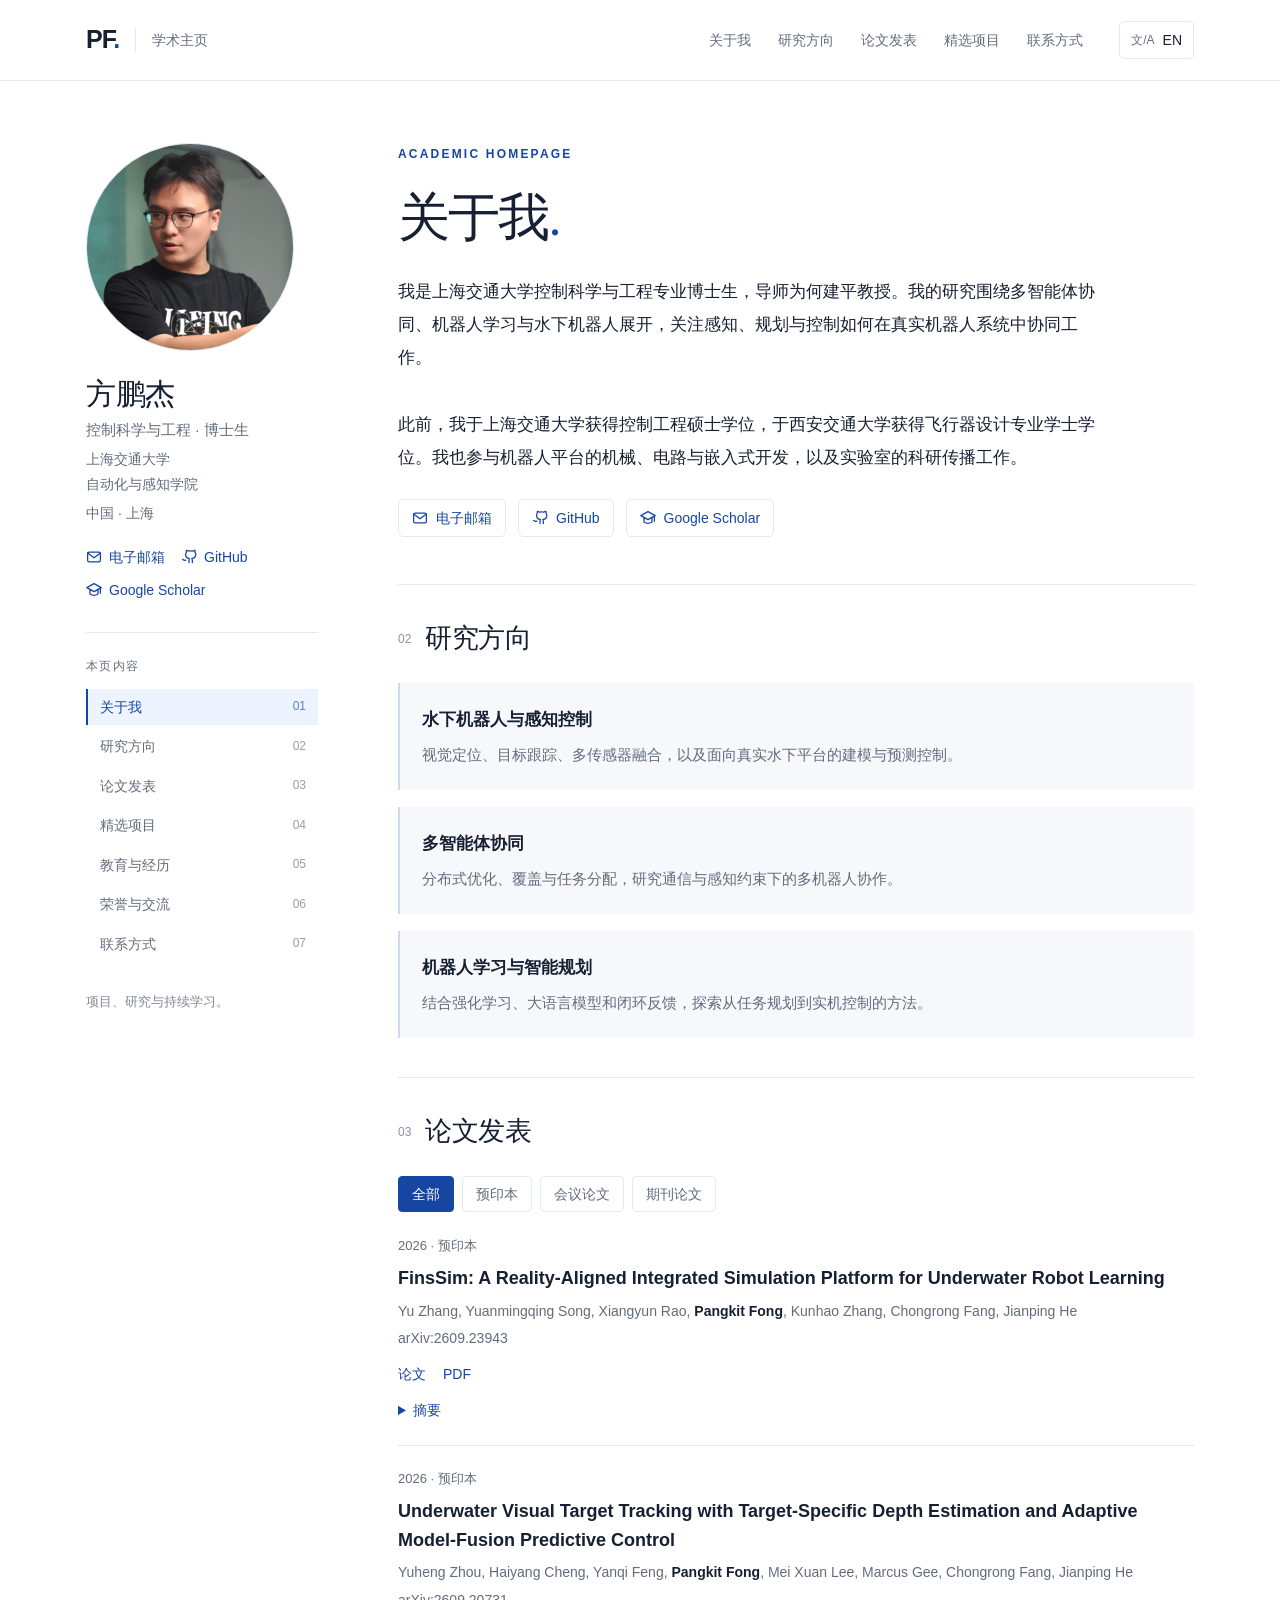
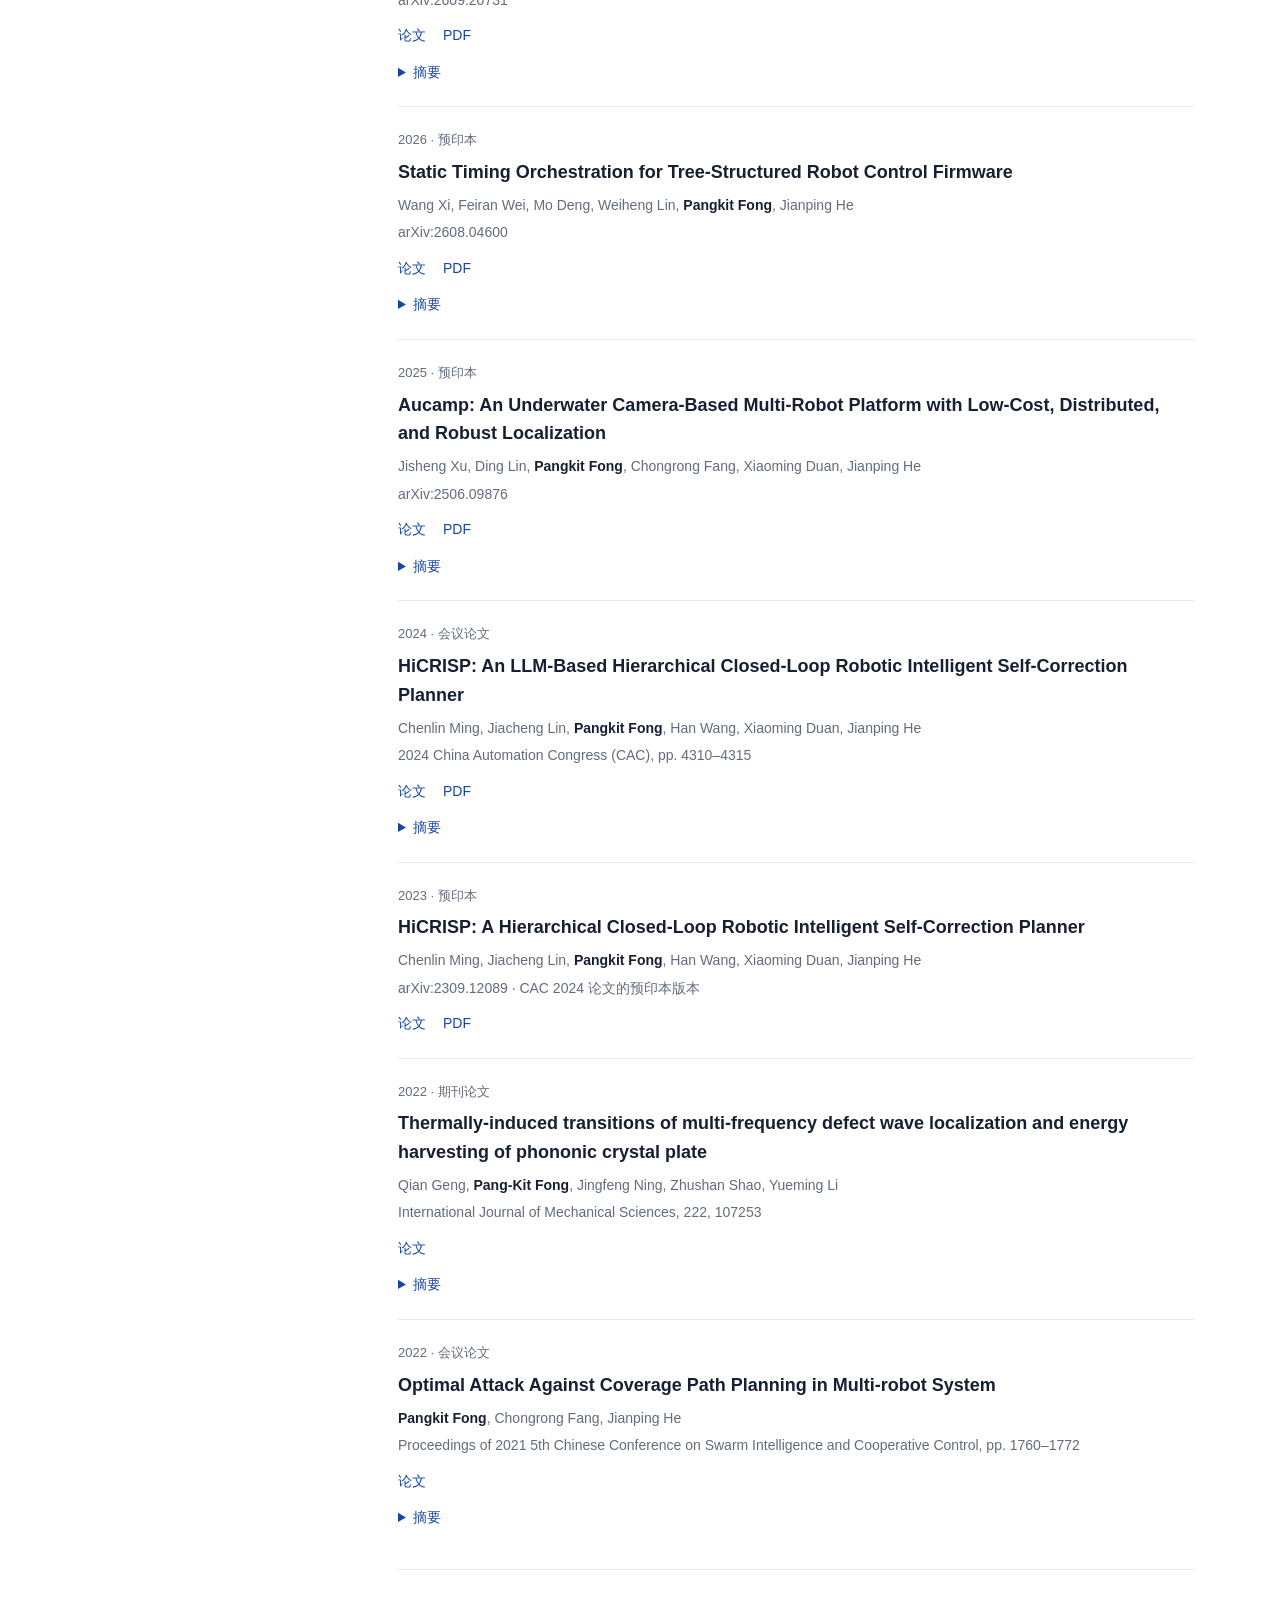
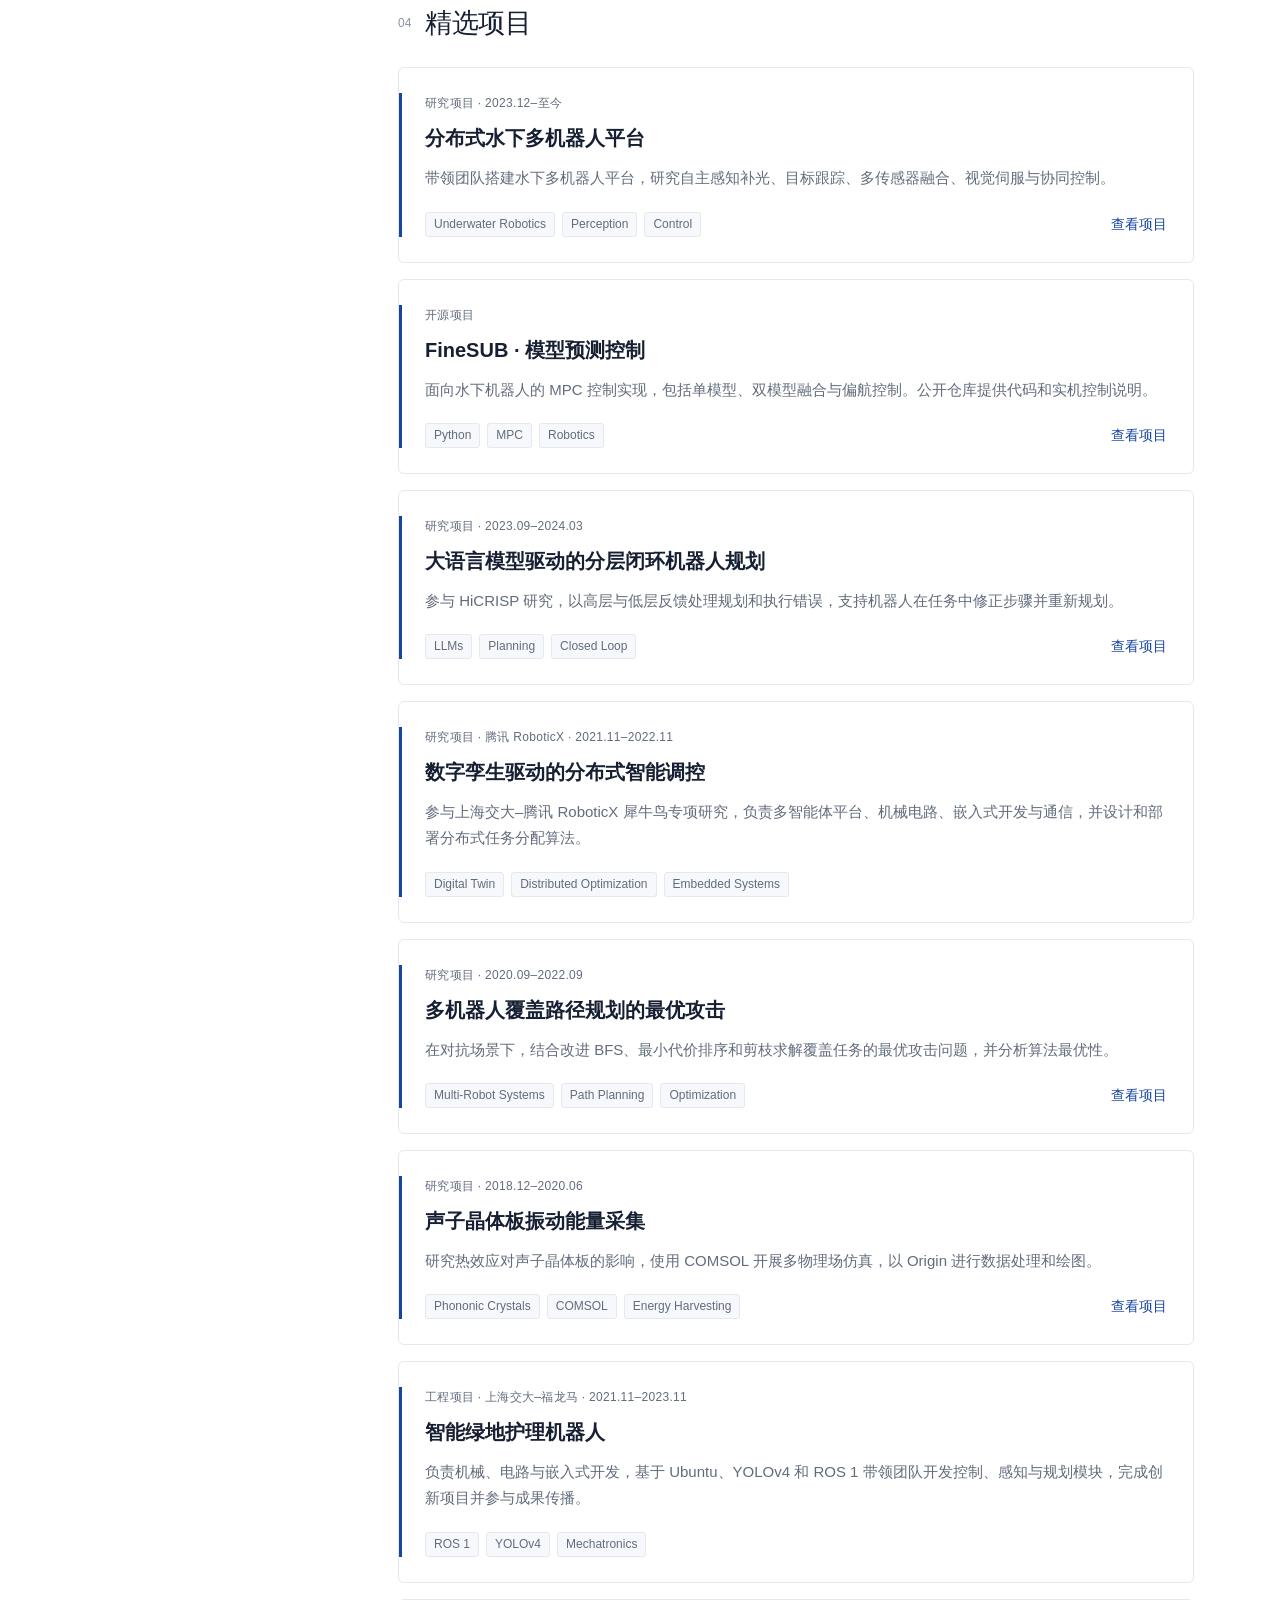
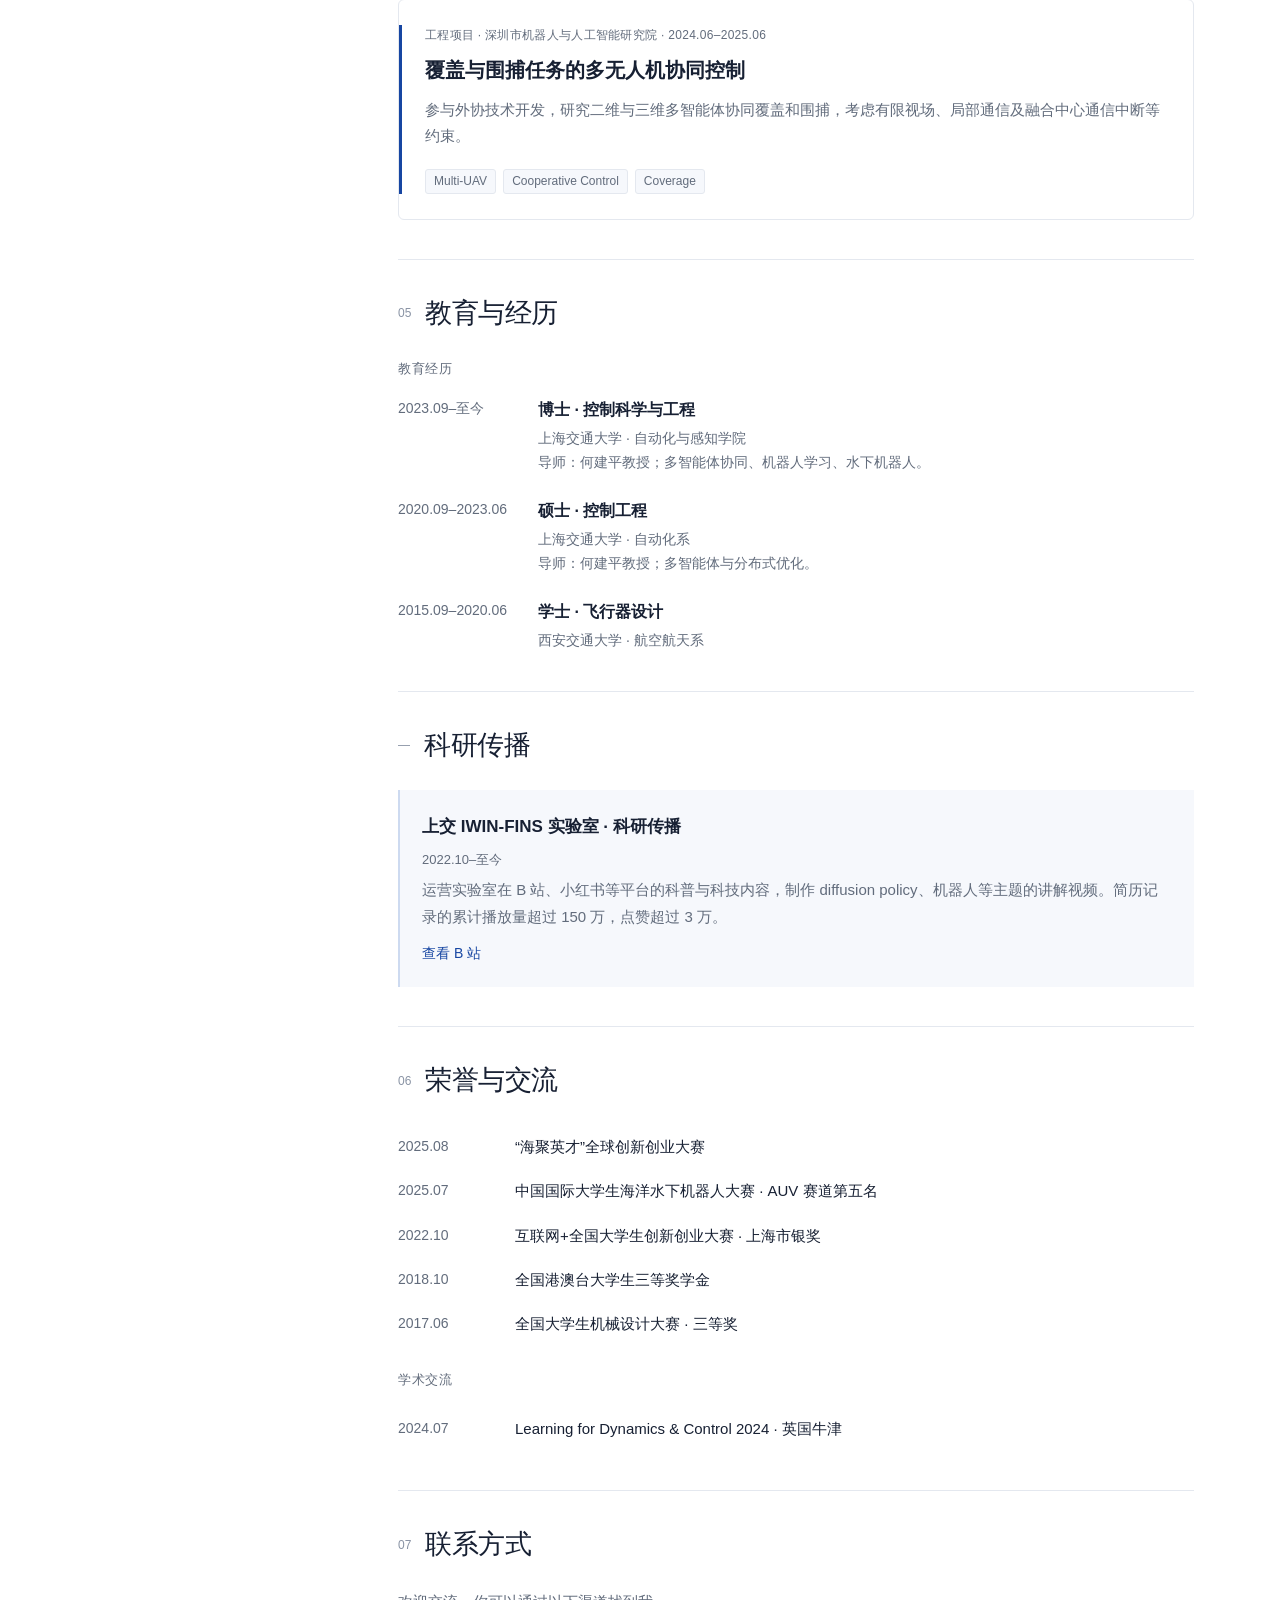
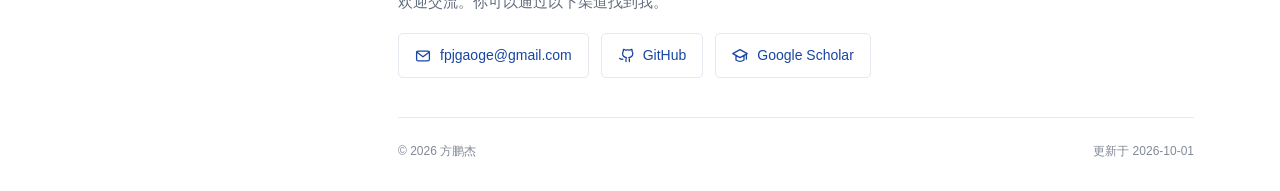
==== index.html @ 3ae8dfc3 "Publish bilingual academic homepage" ====
<!doctype html>
<html lang="zh-CN">
<head>
  <meta charset="utf-8">
  <meta name="viewport" content="width=device-width,initial-scale=1">
  <meta name="description" content="方鹏杰（Fong Pangkit），上海交通大学博士生。研究多智能体协同、机器人学习与水下机器人。">
  <meta name="theme-color" content="#1746a2">
  <meta property="og:type" content="website">
  <meta property="og:title" content="Fong Pangkit · Academic Homepage">
  <meta property="og:description" content="Projects, research notes, and learning experiences.">
  <title>方鹏杰 · 学术主页</title>
  <link rel="icon" type="image/svg+xml" href="data:image/svg+xml,%3Csvg xmlns='http://www.w3.org/2000/svg' viewBox='0 0 64 64'%3E%3Crect width='64' height='64' rx='12' fill='%231746a2'/%3E%3Cpath d='M20 47V17h26v6H27v7h16v6H27v11z' fill='white'/%3E%3C/svg%3E">
  <link rel="stylesheet" href="./style.css">
  <script defer src="./profile.js"></script>
  <script defer src="./app.js"></script>
</head>
<body>
  <a class="skip-link" href="#main" data-i18n="skip">跳到正文</a>
  <header class="site-header">
    <div class="header-inner">
      <a class="wordmark" href="#about" aria-label="方鹏杰 学术主页"><span class="brand-initials">PF<span class="brand-dot">.</span></span><span class="wordmark-label" data-i18n="home">学术主页</span></a>
      <nav class="top-nav" aria-label="主导航" data-i18n-aria="navigation">
        <a href="#about" data-i18n="about">关于我</a>
        <a href="#research" data-i18n="research">研究</a>
        <a href="#publications" data-i18n="publications">论文</a>
        <a href="#projects" data-i18n="projects">项目</a>
        <a href="#contact" data-i18n="contact">联系</a>
      </nav>
      <button class="language-toggle" id="language-toggle" type="button" aria-label="Switch to English"><span class="language-icon" aria-hidden="true">文/A</span><span id="language-label">EN</span></button>
    </div>
  </header>
  <div class="page-layout">
    <aside class="profile-sidebar" aria-label="个人信息" data-i18n-aria="profile">
      <div id="portrait" class="portrait"><img src="./assets/portrait.jpg" alt="方鹏杰" width="126" height="126"></div>
      <h1 id="profile-name">方鹏杰</h1>
      <p class="profile-role" id="profile-role">控制科学与工程 · 博士生</p>
      <p class="profile-affiliation" id="profile-affiliation" hidden></p>
      <p class="profile-location" id="profile-location" hidden></p>
      <div id="profile-links" class="profile-links"><a href="https://github.com/FPJ-GAOGE" target="_blank" rel="noopener noreferrer">GitHub</a></div>
      <div class="sidebar-rule"></div>
      <p class="sidebar-label" data-i18n="onThisPage">本页内容</p>
      <nav class="section-nav" aria-label="页面目录" data-i18n-aria="contents">
        <a class="active" href="#about"><span data-i18n="about">关于我</span><span class="section-number">01</span></a>
        <a href="#research"><span data-i18n="research">研究方向</span><span class="section-number">02</span></a>
        <a href="#publications"><span data-i18n="publications">论文发表</span><span class="section-number">03</span></a>
        <a href="#projects"><span data-i18n="projects">精选项目</span><span class="section-number">04</span></a>
        <a href="#background"><span data-i18n="background">教育与经历</span><span class="section-number">05</span></a>
        <a href="#awards"><span data-i18n="awards">荣誉与交流</span><span class="section-number">06</span></a>
        <a href="#contact"><span data-i18n="contact">联系方式</span><span class="section-number">07</span></a>
      </nav>
      <p class="sidebar-note" data-i18n="sidebarNote">项目、研究与持续学习。</p>
    </aside>
    <main id="main" tabindex="-1">
      <section id="about" class="about-section">
        <p class="eyebrow">ACADEMIC HOMEPAGE</p>
        <h2 class="intro-title" data-i18n="introTitle">关于我<span class="title-period">.</span></h2>
        <p class="intro-bio" id="bio">我是方鹏杰，上海交通大学控制科学与工程专业博士生，研究多智能体协同、机器人学习与水下机器人。</p>
        <div class="intro-links" id="intro-links"></div>
      </section>
      <section id="news" class="content-section" hidden>
        <div class="section-heading"><span class="heading-index">—</span><h2 data-i18n="news">最新动态</h2></div>
        <div id="news-list" class="news-list"></div>
      </section>
      <section id="research" class="content-section">
        <div class="section-heading"><span class="heading-index">02</span><h2 data-i18n="research">研究方向</h2></div>
        <div id="research-list" class="research-list"></div>
      </section>
      <section id="publications" class="content-section">
        <div class="section-heading"><span class="heading-index">03</span><h2 data-i18n="publications">论文发表</h2></div>
        <div id="publication-filters" class="publication-filters" hidden></div>
        <div id="publication-list" class="publication-list"></div>
      </section>
      <section id="projects" class="content-section">
        <div class="section-heading"><span class="heading-index">04</span><h2 data-i18n="projects">精选项目</h2></div>
        <div id="project-list" class="project-list"></div>
      </section>
      <section id="background" class="content-section">
        <div class="section-heading"><span class="heading-index">05</span><h2 data-i18n="background">教育与经历</h2></div>
        <div id="background-list" class="background-list"></div>
      </section>
      <section id="service" class="content-section" hidden>
        <div class="section-heading"><span class="heading-index">—</span><h2 data-i18n="service">学术服务</h2></div>
        <div id="service-list"></div>
      </section>
      <section id="outreach" class="content-section" hidden>
        <div class="section-heading"><span class="heading-index">—</span><h2 data-i18n="outreach">科研传播</h2></div>
        <div id="outreach-content"></div>
      </section>
      <section id="awards" class="content-section">
        <div class="section-heading"><span class="heading-index">06</span><h2 data-i18n="awards">荣誉与交流</h2></div>
        <div id="awards-list"></div>
        <div id="academic-activities"></div>
      </section>
      <section id="contact" class="content-section contact-section">
        <div class="section-heading"><span class="heading-index">07</span><h2 data-i18n="contact">联系方式</h2></div>
        <p class="contact-intro" data-i18n="contactIntro">欢迎交流。你可以通过以下渠道找到我。</p>
        <div id="contact-links" class="contact-links"></div>
      </section>
      <footer class="site-footer"><span id="copyright">© 2026 方鹏杰</span><span id="updated"></span></footer>
    </main>
  </div>
  <noscript><p class="noscript-note">请启用 JavaScript 以查看全部内容并切换语言。Enable JavaScript for all sections and language switching.</p></noscript>
</body>
</html>
---- style.css ----
:root{--ink:#172033;--muted:#626c7c;--blue:#1746a2;--blue-light:#edf3ff;--line:#e4e8ef;--surface:#f6f8fc;--serif:Georgia,'Noto Serif SC','Songti SC',SimSun,serif;--sans:Inter,-apple-system,BlinkMacSystemFont,'Segoe UI','Microsoft YaHei',sans-serif}
*{box-sizing:border-box}html{scroll-behavior:smooth;scroll-padding-top:100px}body{margin:0;color:var(--ink);background:#fff;font-family:var(--sans);font-size:16px;line-height:1.75;-webkit-font-smoothing:antialiased}a{color:var(--blue);text-decoration:none;text-underline-offset:4px}a:hover{text-decoration:underline}button{font:inherit;cursor:pointer}a,button{-webkit-tap-highlight-color:transparent}a:focus-visible,button:focus-visible,summary:focus-visible{outline:3px solid #4a76d1;outline-offset:5px;border-radius:3px}[hidden]{display:none!important}::selection{background:#dce7ff}h1,h2,h3,p{margin-top:0}.skip-link{position:fixed;z-index:10;top:-80px;left:20px;padding:8px 18px;background:var(--blue);color:white}.skip-link:focus{top:8px}.site-header{border-bottom:1px solid var(--line);background:rgba(255,255,255,.97);position:sticky;top:0;z-index:5}.header-inner{max-width:1180px;margin:auto;min-height:80px;display:flex;align-items:center;gap:36px;padding:0 36px}.wordmark{display:flex;align-items:center;gap:16px;color:var(--ink);flex-shrink:0}.wordmark:hover{text-decoration:none}.brand-initials{font-size:25px;font-weight:750;letter-spacing:-1px}.brand-dot{color:var(--blue)}.wordmark-label{font-size:14px;color:var(--muted);border-left:1px solid var(--line);padding-left:16px}.top-nav{margin-left:auto;display:flex;gap:27px}.top-nav a{font-size:14px;color:var(--muted);white-space:nowrap}.top-nav a:hover{color:var(--blue)}.language-toggle{display:flex;align-items:center;gap:8px;border:1px solid var(--line);background:white;color:var(--ink);font-size:14px;padding:6px 11px;min-height:38px;border-radius:5px}.language-toggle:hover{border-color:#a9bad9;background:var(--surface)}.language-icon{font-size:12px;color:var(--muted)}.page-layout{max-width:1180px;margin:0 auto;display:grid;grid-template-columns:232px minmax(0,1fr);gap:80px;padding:62px 36px 0}.profile-sidebar{position:sticky;top:125px;align-self:start}.portrait{width:126px;height:126px;background:var(--blue-light);border:1px solid #dce6f7;border-radius:50%;display:flex;align-items:center;justify-content:center;margin-bottom:23px;overflow:hidden}.portrait span{font-family:var(--serif);font-size:36px;letter-spacing:-2px;color:var(--blue)}.portrait img{width:100%;height:100%;object-fit:cover}#profile-name{font-family:var(--serif);font-size:30px;font-weight:500;letter-spacing:-.5px;margin:0 0 4px;line-height:1.3}.profile-role{font-size:15px;margin:5px 0;color:var(--muted)}.profile-affiliation,.profile-location{font-size:14px;color:var(--muted);margin:5px 0}.profile-links{display:flex;flex-wrap:wrap;gap:9px 16px;font-size:14px;margin:19px 0 0}.profile-links a{display:inline-flex;align-items:center;gap:7px}.link-icon{width:16px;height:16px;flex-shrink:0;stroke:currentColor;fill:none;stroke-width:1.6;stroke-linecap:round;stroke-linejoin:round}.sidebar-rule{border-top:1px solid var(--line);margin:29px 0 23px}.sidebar-label{font-size:12px;letter-spacing:1.4px;color:var(--muted);margin-bottom:12px}.section-nav{display:flex;flex-direction:column;gap:3px}.section-nav a{display:flex;align-items:center;justify-content:space-between;color:var(--muted);font-size:14px;padding:8px 12px;border-left:2px solid transparent;transition:color .2s,background .2s}.section-nav a:hover{background:var(--surface);text-decoration:none;color:var(--blue)}.section-nav a.active{border-color:var(--blue);background:var(--blue-light);color:var(--blue)}.section-number{font-size:12px;opacity:.65}.sidebar-note{font-size:13px;color:#818997;margin:29px 0 0}main{min-width:0}.about-section{padding-bottom:47px}.eyebrow{color:var(--blue);font-size:12px;font-weight:600;letter-spacing:2.2px;margin:1px 0 20px}.intro-title{font-family:var(--serif);font-size:52px;font-weight:500;letter-spacing:-1.8px;line-height:1.25;margin:0 0 25px}.title-period{color:var(--blue)}.intro-bio{font-size:17px;line-height:1.95;max-width:700px;margin-bottom:25px;white-space:pre-line}.intro-links{display:flex;flex-wrap:wrap;gap:12px}.intro-links a{display:inline-flex;gap:8px;align-items:center;font-size:14px;border:1px solid var(--line);border-radius:5px;padding:6px 13px;min-height:38px}.intro-links a:hover{border-color:#a9bad9;background:var(--surface);text-decoration:none}.content-section{border-top:1px solid var(--line);padding:35px 0 39px}.section-heading{display:flex;align-items:center;gap:14px;margin-bottom:25px}.heading-index{font-size:12px;font-weight:500;color:#8993a4}.section-heading h2{font-family:var(--serif);font-size:27px;font-weight:500;letter-spacing:-.5px;line-height:1.4;margin:0}.empty-state{color:var(--muted);font-size:15px;padding:15px 19px;border-left:2px solid #cddaf0;background:var(--surface);margin:0}.research-list{display:grid;grid-template-columns:repeat(2,minmax(0,1fr));gap:17px}.research-list>.empty-state{grid-column:1/-1}.research-item{border:1px solid var(--line);padding:22px;border-radius:5px}.research-item h3{font-size:17px;margin:0 0 10px;font-weight:600}.research-item p{font-size:15px;color:var(--muted);margin:0}.news-row{display:grid;grid-template-columns:100px 1fr;gap:17px;padding:9px 0}.news-row time{font-size:14px;color:var(--muted);font-variant-numeric:tabular-nums}.news-row p{font-size:15px;margin:0}.publication-filters{display:flex;flex-wrap:wrap;gap:8px;margin-bottom:23px}.filter-button{border:1px solid var(--line);background:white;color:var(--muted);padding:5px 13px;border-radius:4px;font-size:14px;min-height:36px}.filter-button[aria-pressed=true]{background:var(--blue);border-color:var(--blue);color:white}.publication{padding:22px 0;border-bottom:1px solid var(--line)}.publication:first-child{padding-top:0}.publication:last-child{border-bottom:0;padding-bottom:0}.publication-meta{font-size:13px;color:var(--muted);margin-bottom:6px}.publication h3{font-size:18px;line-height:1.6;font-weight:600;margin-bottom:6px}.publication .authors,.publication .venue{font-size:14px;color:var(--muted);margin:3px 0}.paper-links{display:flex;gap:17px;flex-wrap:wrap;font-size:14px;margin-top:11px}.publication details{margin-top:12px;font-size:14px;color:var(--muted)}summary{cursor:pointer;color:var(--blue);width:fit-content}details p{margin:10px 0 0}.project{padding:25px 26px;border:1px solid var(--line);border-radius:6px;position:relative}.project:before{content:'';position:absolute;top:25px;bottom:25px;left:0;width:3px;background:var(--blue)}.project+.project{margin-top:16px}.project-meta{font-size:12px;color:var(--muted);letter-spacing:1.3px;margin:0 0 9px}.project h3{font-size:20px;font-weight:600;line-height:1.5;margin:0 0 12px}.project p{font-size:15px;color:var(--muted);margin-bottom:20px}.project-bottom{display:flex;align-items:center;justify-content:space-between;gap:16px;flex-wrap:wrap}.tags{display:flex;flex-wrap:wrap;gap:7px}.tag{background:var(--surface);color:var(--muted);border:1px solid var(--line);padding:1px 8px;border-radius:3px;font-size:12px}.project-bottom a{font-size:14px;font-weight:500;display:inline-flex;align-items:center;gap:7px}.timeline-group+.timeline-group{margin-top:26px}.timeline-label{color:var(--muted);font-size:13px;letter-spacing:.5px;font-weight:500;margin-bottom:15px}.timeline-entry{display:grid;grid-template-columns:120px minmax(0,1fr);gap:20px;margin-bottom:22px}.timeline-entry:last-child{margin-bottom:0}.timeline-entry time{font-size:14px;color:var(--muted);font-variant-numeric:tabular-nums}.timeline-entry h3{font-size:16px;font-weight:600;margin:0 0 2px}.timeline-entry p{font-size:14px;color:var(--muted);margin:0}.service-item{font-size:15px;color:var(--muted);margin:12px 0}.contact-intro{font-size:15px;color:var(--muted);margin-bottom:18px}.contact-links{display:flex;gap:12px;flex-wrap:wrap}.contact-links a{display:flex;align-items:center;gap:9px;border:1px solid var(--line);padding:9px 16px;border-radius:5px;font-size:14px;overflow-wrap:anywhere}.contact-links a:hover{background:var(--surface);text-decoration:none}.site-footer{padding:23px 0 29px;border-top:1px solid var(--line);display:flex;justify-content:space-between;gap:16px;flex-wrap:wrap;font-size:12px;color:#818997}.noscript-note{margin:30px auto;max-width:900px;padding:16px;color:var(--muted)}
.portrait img{object-position:50% 30%}.profile-affiliation{white-space:pre-line}.research-list{grid-template-columns:1fr}.research-item{background:var(--surface);border:none;border-left:2px solid #cddaf0;border-radius:0}.research-item h3{margin-bottom:7px}.research-item p{font-size:15px}.activities-heading{margin-top:23px}.authors strong{font-weight:650;color:var(--ink)}.project-meta{letter-spacing:.3px}.profile-role{line-height:1.6}.section-nav a{padding-top:6px;padding-bottom:6px}
@media(min-width:1400px){.page-layout{gap:92px;padding-top:72px}.about-section{padding-bottom:53px}.content-section{padding-top:39px;padding-bottom:43px}}
@media(max-width:1000px){.header-inner{gap:24px;padding:0 28px}.top-nav{gap:19px}.page-layout{padding:45px 28px 0;grid-template-columns:200px minmax(0,1fr);gap:42px}.intro-title{font-size:44px}.research-list{grid-template-columns:1fr}.profile-sidebar{top:115px}.timeline-entry{grid-template-columns:95px minmax(0,1fr);gap:14px}}
@media(max-width:740px){html{scroll-padding-top:128px}.header-inner{padding:12px 20px;min-height:72px;gap:10px;flex-wrap:wrap}.wordmark{gap:12px}.wordmark-label{padding-left:12px}.language-toggle{margin-left:auto}.top-nav{order:3;width:100%;justify-content:space-between;margin:0;gap:16px;padding:8px 0 0;overflow-x:auto}.top-nav a{font-size:13px;min-height:29px}.page-layout{display:block;padding:30px 22px 0}.profile-sidebar{position:static;display:grid;grid-template-columns:76px minmax(0,1fr);column-gap:20px;align-items:start;margin-bottom:39px}.portrait{grid-column:1;grid-row:1/6;width:76px;height:76px;margin:0}.portrait span{font-size:25px}#profile-name{grid-column:2;font-size:27px;margin:0}.profile-role,.profile-affiliation,.profile-location,.profile-links{grid-column:2}.profile-role{margin:3px 0;font-size:14px}.profile-links{margin-top:10px;gap:8px 16px}.sidebar-rule,.sidebar-label,.section-nav,.sidebar-note{display:none}.intro-title{font-size:38px;margin-bottom:20px}.eyebrow{font-size:11px;letter-spacing:2px;margin-bottom:15px}.intro-bio{font-size:16px;line-height:1.9}.about-section{padding-bottom:31px}.content-section{padding:28px 0 31px}.section-heading{margin-bottom:20px;gap:12px}.section-heading h2{font-size:25px}.project{padding:21px}.project h3{font-size:18px}.project:before{top:21px;bottom:21px}.timeline-entry{grid-template-columns:1fr;gap:3px}.news-row{grid-template-columns:1fr;gap:1px}.site-footer{font-size:12px}.empty-state{padding:13px 16px}}
@media(prefers-reduced-motion:reduce){html{scroll-behavior:auto}*{transition:none!important}}
.portrait{width:208px;height:208px}
@media(max-width:1000px){.portrait{width:180px;height:180px}}
@media(min-width:741px) and (max-height:1000px){.profile-sidebar{position:static}}
@media(max-width:740px){.profile-sidebar{grid-template-columns:132px minmax(0,1fr)}.portrait{width:132px;height:132px}}
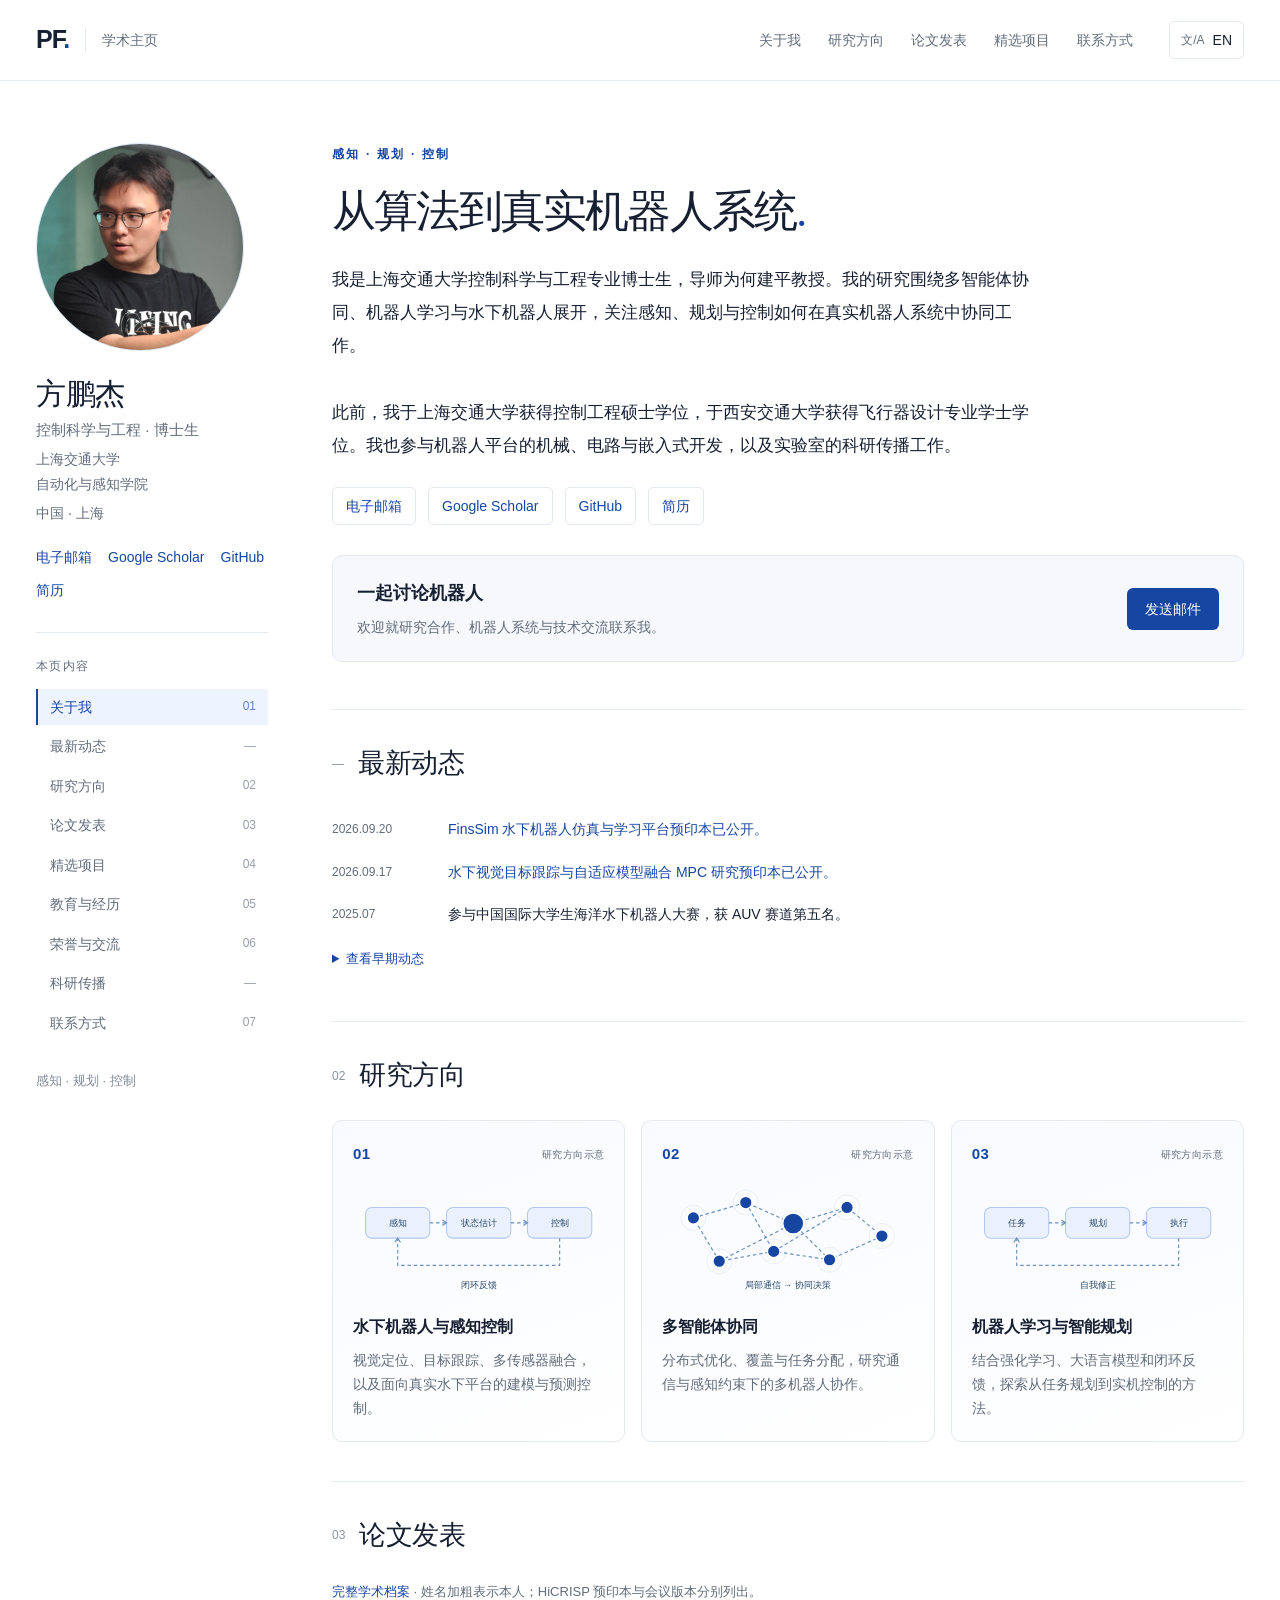
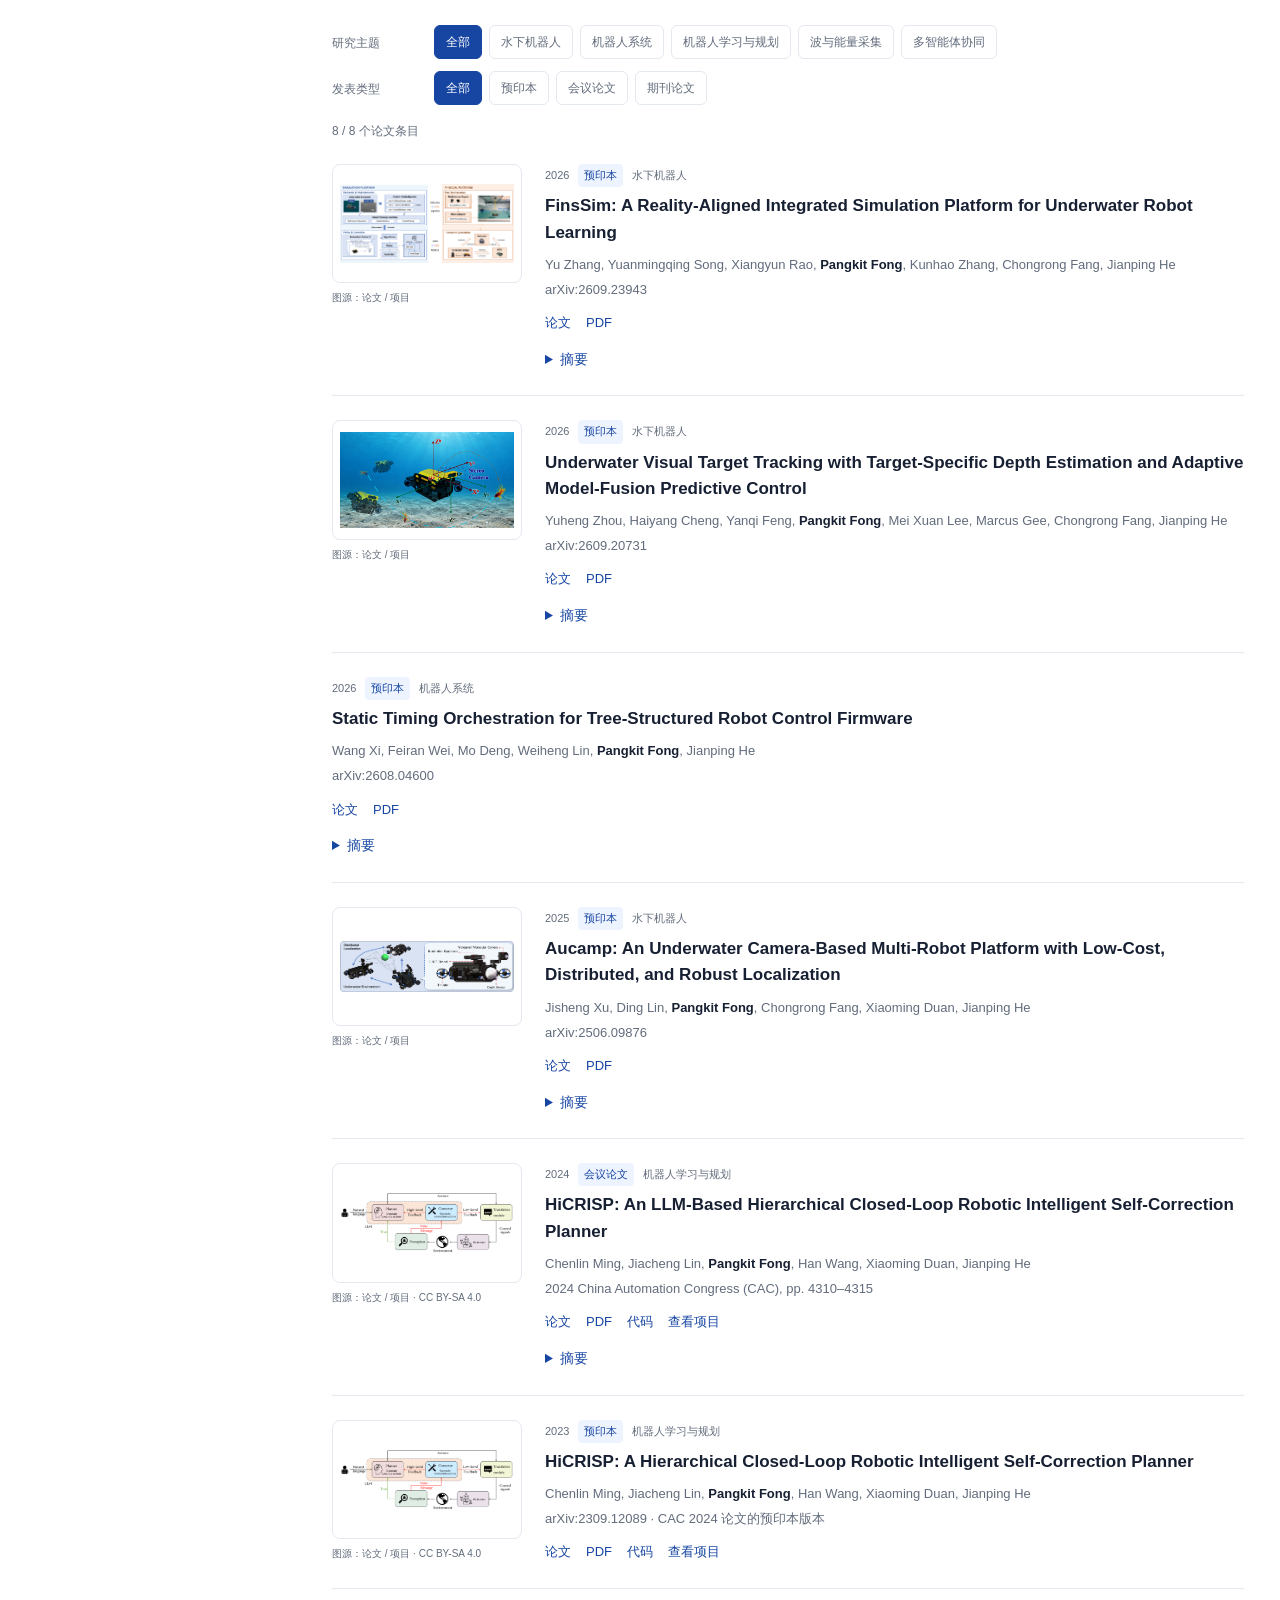
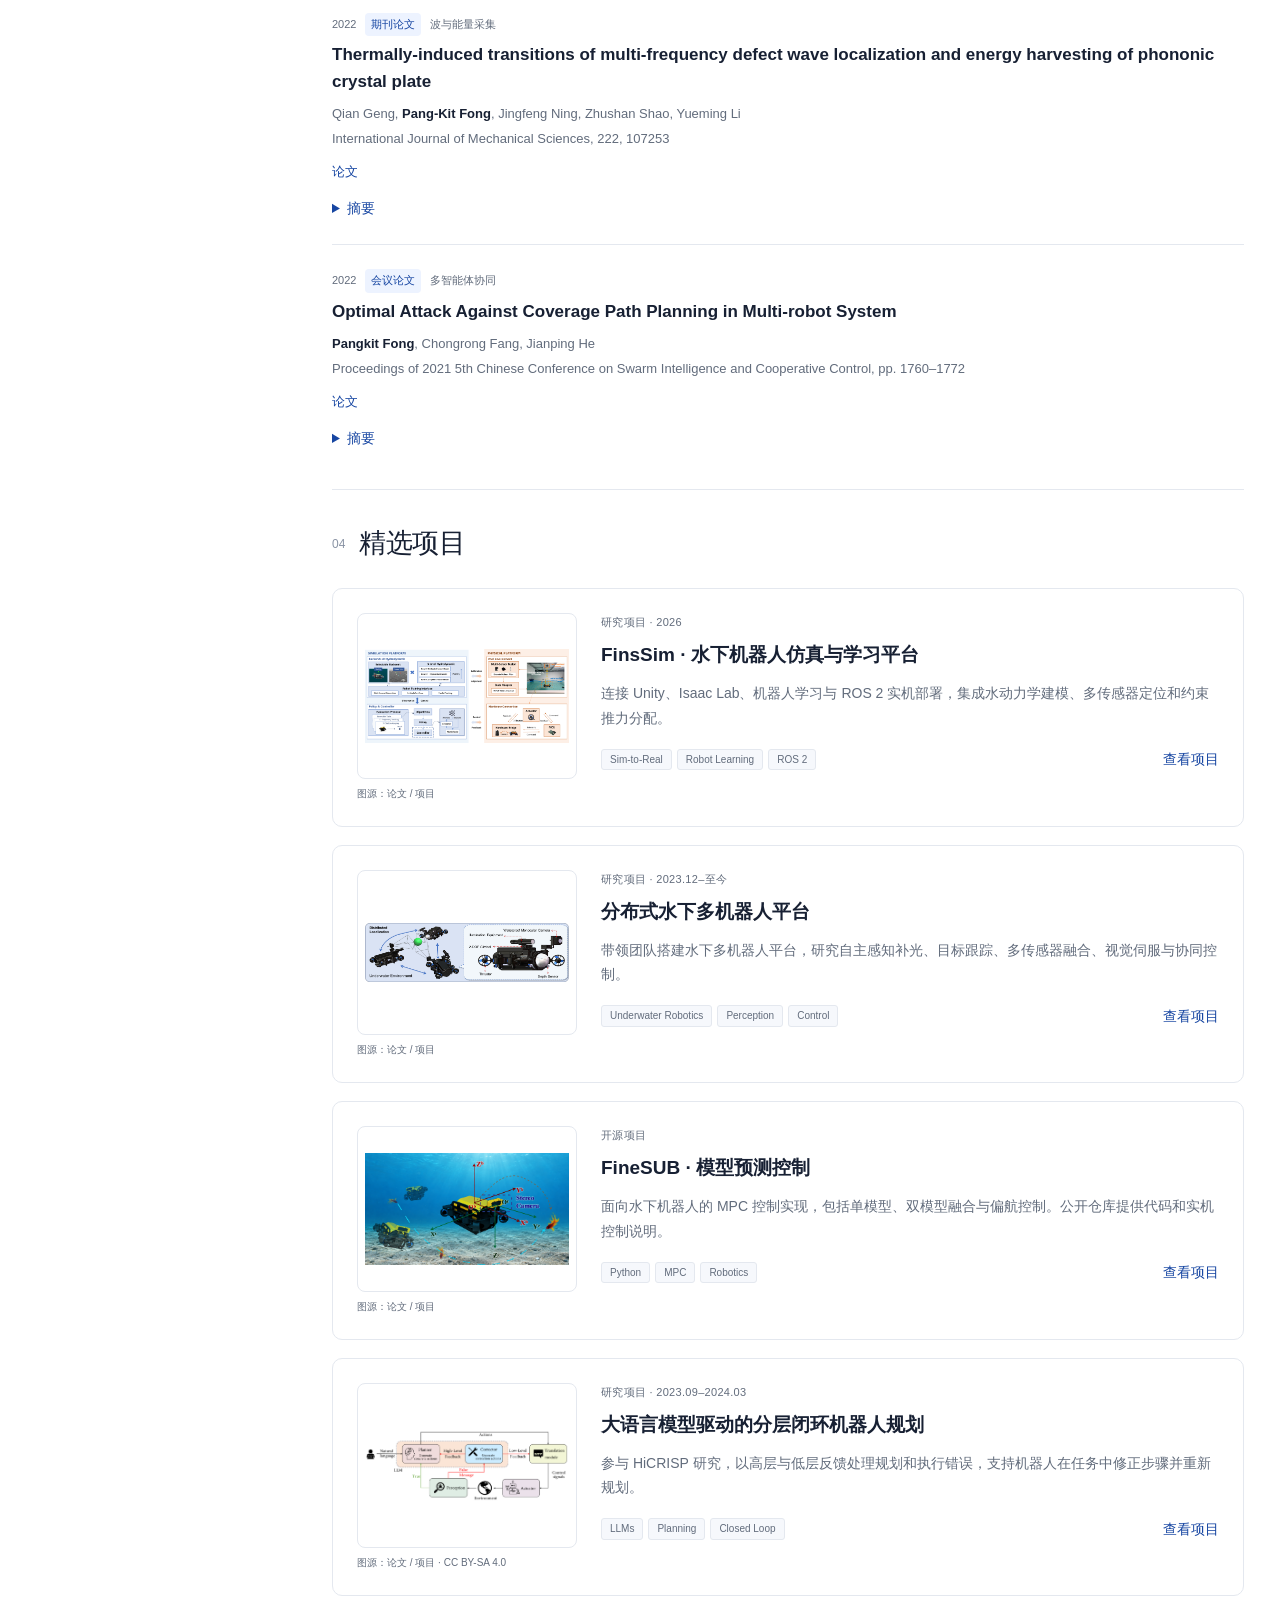
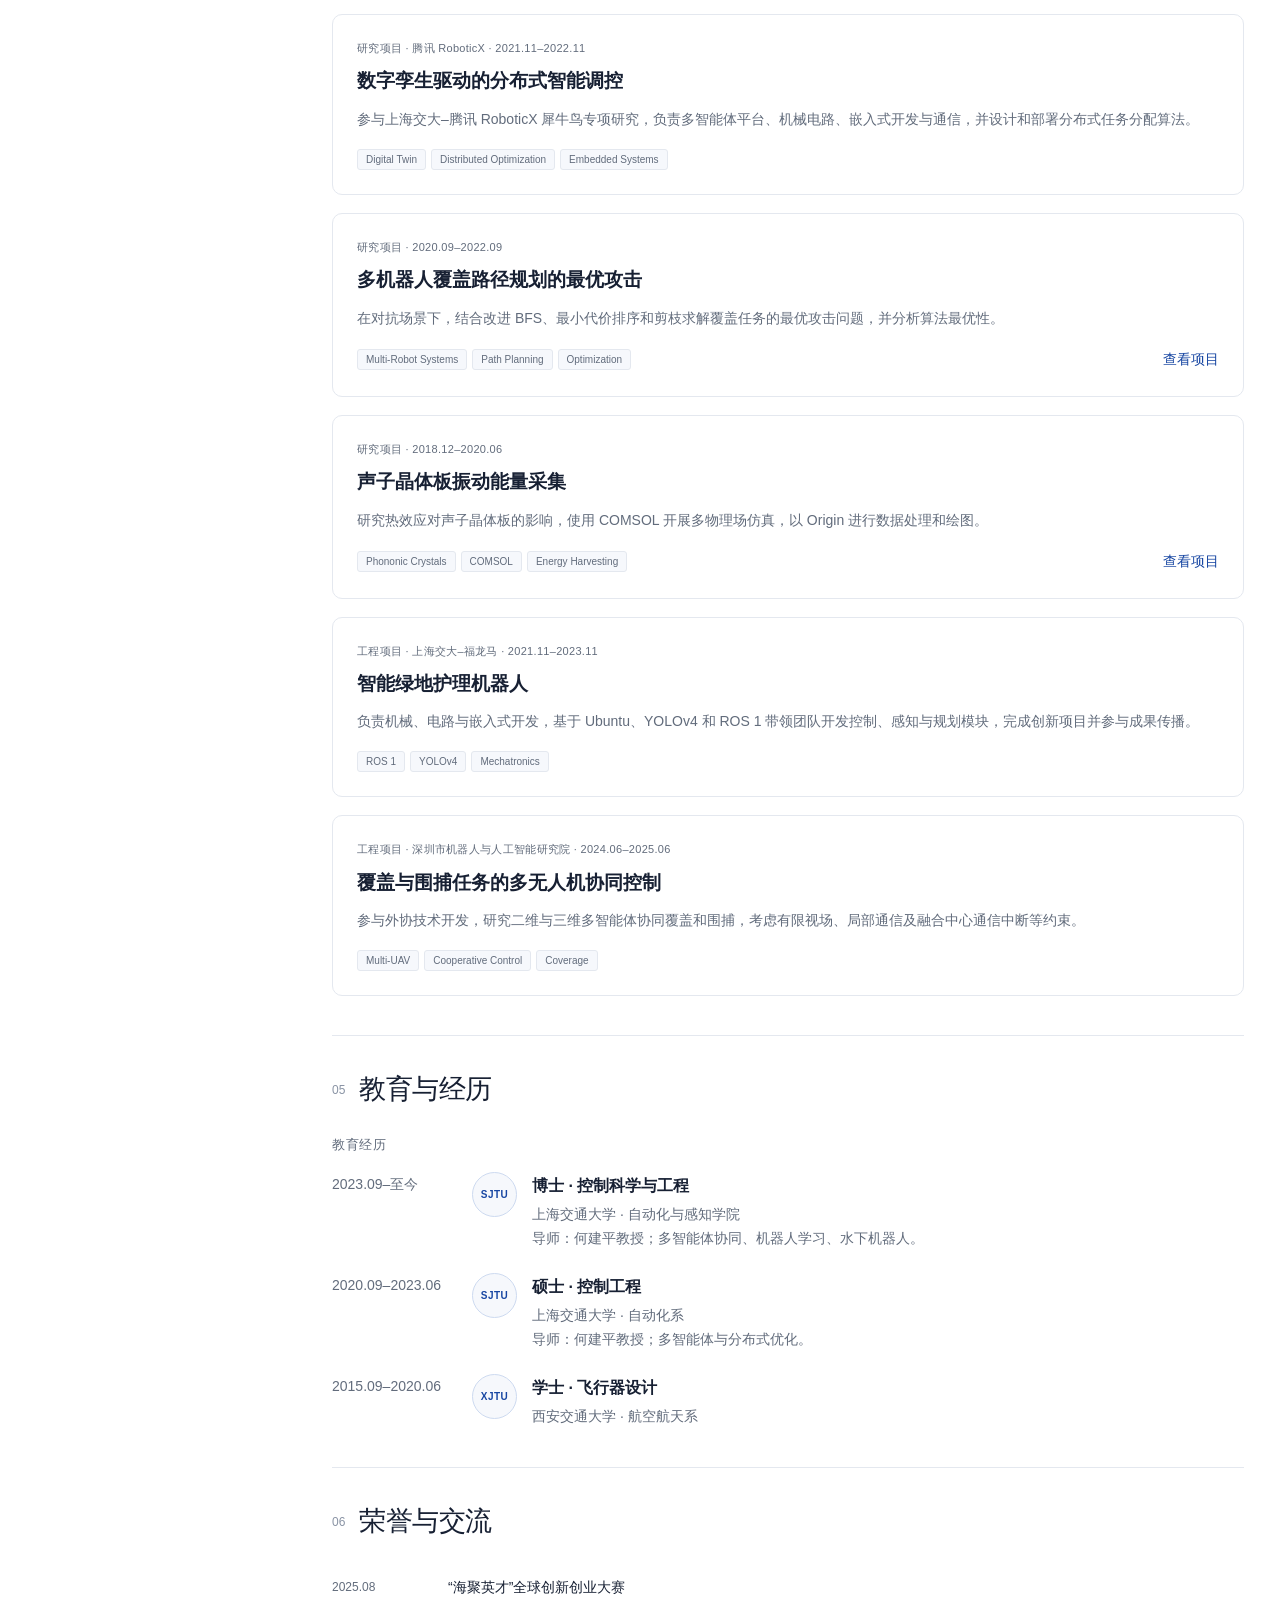
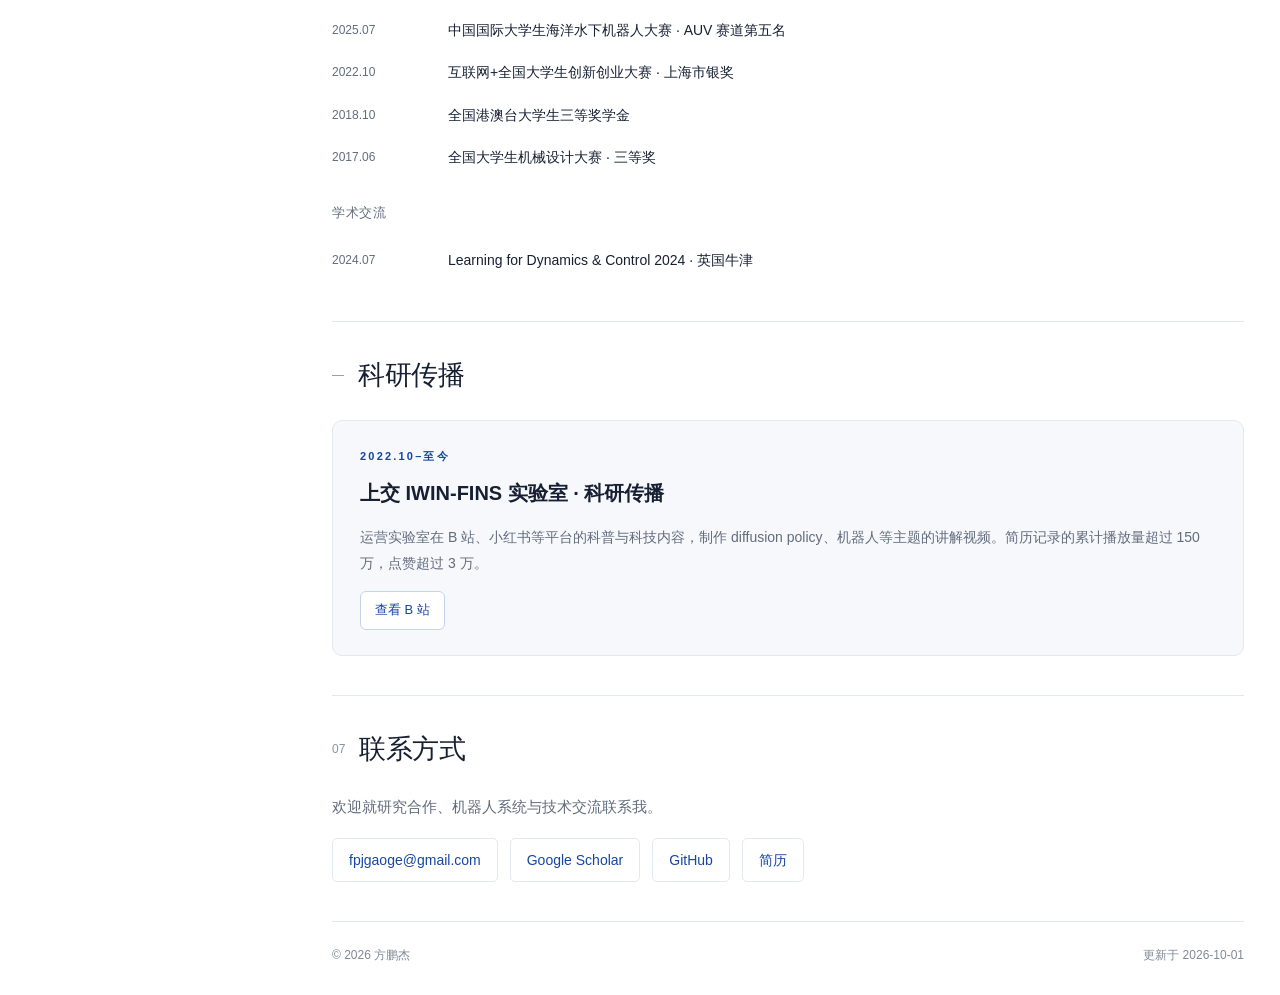
==== commit 403c255c: "Publish research illustrations, paper galleries and bilingual CVs" ====
--- a/index.html
+++ b/index.html
@@ -1,104 +1,14 @@
-<!doctype html>
-<html lang="zh-CN">
-<head>
-  <meta charset="utf-8">
-  <meta name="viewport" content="width=device-width,initial-scale=1">
-  <meta name="description" content="方鹏杰（Fong Pangkit），上海交通大学博士生。研究多智能体协同、机器人学习与水下机器人。">
-  <meta name="theme-color" content="#1746a2">
-  <meta property="og:type" content="website">
-  <meta property="og:title" content="Fong Pangkit · Academic Homepage">
-  <meta property="og:description" content="Projects, research notes, and learning experiences.">
-  <title>方鹏杰 · 学术主页</title>
-  <link rel="icon" type="image/svg+xml" href="data:image/svg+xml,%3Csvg xmlns='http://www.w3.org/2000/svg' viewBox='0 0 64 64'%3E%3Crect width='64' height='64' rx='12' fill='%231746a2'/%3E%3Cpath d='M20 47V17h26v6H27v7h16v6H27v11z' fill='white'/%3E%3C/svg%3E">
-  <link rel="stylesheet" href="./style.css">
-  <script defer src="./profile.js"></script>
-  <script defer src="./app.js"></script>
-</head>
-<body>
-  <a class="skip-link" href="#main" data-i18n="skip">跳到正文</a>
-  <header class="site-header">
-    <div class="header-inner">
-      <a class="wordmark" href="#about" aria-label="方鹏杰 学术主页"><span class="brand-initials">PF<span class="brand-dot">.</span></span><span class="wordmark-label" data-i18n="home">学术主页</span></a>
-      <nav class="top-nav" aria-label="主导航" data-i18n-aria="navigation">
-        <a href="#about" data-i18n="about">关于我</a>
-        <a href="#research" data-i18n="research">研究</a>
-        <a href="#publications" data-i18n="publications">论文</a>
-        <a href="#projects" data-i18n="projects">项目</a>
-        <a href="#contact" data-i18n="contact">联系</a>
-      </nav>
-      <button class="language-toggle" id="language-toggle" type="button" aria-label="Switch to English"><span class="language-icon" aria-hidden="true">文/A</span><span id="language-label">EN</span></button>
-    </div>
-  </header>
-  <div class="page-layout">
-    <aside class="profile-sidebar" aria-label="个人信息" data-i18n-aria="profile">
-      <div id="portrait" class="portrait"><img src="./assets/portrait.jpg" alt="方鹏杰" width="126" height="126"></div>
-      <h1 id="profile-name">方鹏杰</h1>
-      <p class="profile-role" id="profile-role">控制科学与工程 · 博士生</p>
-      <p class="profile-affiliation" id="profile-affiliation" hidden></p>
-      <p class="profile-location" id="profile-location" hidden></p>
-      <div id="profile-links" class="profile-links"><a href="https://github.com/FPJ-GAOGE" target="_blank" rel="noopener noreferrer">GitHub</a></div>
-      <div class="sidebar-rule"></div>
-      <p class="sidebar-label" data-i18n="onThisPage">本页内容</p>
-      <nav class="section-nav" aria-label="页面目录" data-i18n-aria="contents">
-        <a class="active" href="#about"><span data-i18n="about">关于我</span><span class="section-number">01</span></a>
-        <a href="#research"><span data-i18n="research">研究方向</span><span class="section-number">02</span></a>
-        <a href="#publications"><span data-i18n="publications">论文发表</span><span class="section-number">03</span></a>
-        <a href="#projects"><span data-i18n="projects">精选项目</span><span class="section-number">04</span></a>
-        <a href="#background"><span data-i18n="background">教育与经历</span><span class="section-number">05</span></a>
-        <a href="#awards"><span data-i18n="awards">荣誉与交流</span><span class="section-number">06</span></a>
-        <a href="#contact"><span data-i18n="contact">联系方式</span><span class="section-number">07</span></a>
-      </nav>
-      <p class="sidebar-note" data-i18n="sidebarNote">项目、研究与持续学习。</p>
-    </aside>
-    <main id="main" tabindex="-1">
-      <section id="about" class="about-section">
-        <p class="eyebrow">ACADEMIC HOMEPAGE</p>
-        <h2 class="intro-title" data-i18n="introTitle">关于我<span class="title-period">.</span></h2>
-        <p class="intro-bio" id="bio">我是方鹏杰，上海交通大学控制科学与工程专业博士生，研究多智能体协同、机器人学习与水下机器人。</p>
-        <div class="intro-links" id="intro-links"></div>
-      </section>
-      <section id="news" class="content-section" hidden>
-        <div class="section-heading"><span class="heading-index">—</span><h2 data-i18n="news">最新动态</h2></div>
-        <div id="news-list" class="news-list"></div>
-      </section>
-      <section id="research" class="content-section">
-        <div class="section-heading"><span class="heading-index">02</span><h2 data-i18n="research">研究方向</h2></div>
-        <div id="research-list" class="research-list"></div>
-      </section>
-      <section id="publications" class="content-section">
-        <div class="section-heading"><span class="heading-index">03</span><h2 data-i18n="publications">论文发表</h2></div>
-        <div id="publication-filters" class="publication-filters" hidden></div>
-        <div id="publication-list" class="publication-list"></div>
-      </section>
-      <section id="projects" class="content-section">
-        <div class="section-heading"><span class="heading-index">04</span><h2 data-i18n="projects">精选项目</h2></div>
-        <div id="project-list" class="project-list"></div>
-      </section>
-      <section id="background" class="content-section">
-        <div class="section-heading"><span class="heading-index">05</span><h2 data-i18n="background">教育与经历</h2></div>
-        <div id="background-list" class="background-list"></div>
-      </section>
-      <section id="service" class="content-section" hidden>
-        <div class="section-heading"><span class="heading-index">—</span><h2 data-i18n="service">学术服务</h2></div>
-        <div id="service-list"></div>
-      </section>
-      <section id="outreach" class="content-section" hidden>
-        <div class="section-heading"><span class="heading-index">—</span><h2 data-i18n="outreach">科研传播</h2></div>
-        <div id="outreach-content"></div>
-      </section>
-      <section id="awards" class="content-section">
-        <div class="section-heading"><span class="heading-index">06</span><h2 data-i18n="awards">荣誉与交流</h2></div>
-        <div id="awards-list"></div>
-        <div id="academic-activities"></div>
-      </section>
-      <section id="contact" class="content-section contact-section">
-        <div class="section-heading"><span class="heading-index">07</span><h2 data-i18n="contact">联系方式</h2></div>
-        <p class="contact-intro" data-i18n="contactIntro">欢迎交流。你可以通过以下渠道找到我。</p>
-        <div id="contact-links" class="contact-links"></div>
-      </section>
-      <footer class="site-footer"><span id="copyright">© 2026 方鹏杰</span><span id="updated"></span></footer>
-    </main>
-  </div>
-  <noscript><p class="noscript-note">请启用 JavaScript 以查看全部内容并切换语言。Enable JavaScript for all sections and language switching.</p></noscript>
-</body>
-</html>
+<!doctype html><html lang="zh-CN"><head><meta charset="utf-8"><meta name="viewport" content="width=device-width,initial-scale=1"><meta name="description" content="方鹏杰（Fong Pangkit），上海交通大学博士生，研究水下机器人、多智能体协同与机器人学习。"><meta name="author" content="Fong Pangkit"><meta name="theme-color" content="#1746a2"><link rel="canonical" href="https://fpj-gaoge.github.io/"><link rel="alternate" hreflang="zh-CN" href="https://fpj-gaoge.github.io/"><link rel="alternate" hreflang="en" href="https://fpj-gaoge.github.io/en/"><link rel="alternate" hreflang="x-default" href="https://fpj-gaoge.github.io/"><meta property="og:type" content="website"><meta property="og:title" content="方鹏杰 · 学术主页"><meta property="og:description" content="方鹏杰（Fong Pangkit），上海交通大学博士生，研究水下机器人、多智能体协同与机器人学习。"><meta property="og:url" content="https://fpj-gaoge.github.io/"><meta property="og:locale" content="zh_CN"><title>方鹏杰 · 学术主页</title><link rel="icon" type="image/svg+xml" href="data:image/svg+xml,%3Csvg xmlns='http://www.w3.org/2000/svg' viewBox='0 0 64 64'%3E%3Crect width='64' height='64' rx='12' fill='%231746a2'/%3E%3Cpath d='M20 47V17h26v6H27v7h16v6H27v11z' fill='white'/%3E%3C/svg%3E"><link rel="stylesheet" href="/style.css"><link rel="stylesheet" href="/enhancements.css"><script type="application/ld+json">{"@context":"https://schema.org","@type":"Person","name":"Fong Pangkit","alternateName":"方鹏杰","url":"https://fpj-gaoge.github.io/","image":"https://fpj-gaoge.github.io/assets/portrait.jpg","jobTitle":"PhD Student · Control Science & Engineering","affiliation":{"@type":"CollegeOrUniversity","name":"Shanghai Jiao Tong University"},"alumniOf":{"@type":"CollegeOrUniversity","name":"Xi'an Jiaotong University"},"knowsAbout":["Underwater Robotics","Multi-Agent Coordination","Robot Learning & Planning"],"sameAs":["https://github.com/FPJ-GAOGE","https://scholar.google.com.hk/citations?user=u5ba-IQAAAAJ&hl=zh-CN"]}</script><script defer src="/profile.js"></script><script defer src="/render.js"></script><script defer src="/app.js"></script></head><body><a class="skip-link" href="#main">跳到正文</a><header class="site-header"><div class="header-inner"><a class="wordmark" href="#about" aria-label="方鹏杰"><span class="brand-initials">PF<span class="brand-dot">.</span></span><span class="wordmark-label">学术主页</span></a><nav class="top-nav" aria-label="主导航"><a href="#about">关于我</a><a href="#research">研究方向</a><a href="#publications">论文发表</a><a href="#projects">精选项目</a><a href="#contact">联系方式</a></nav><a class="language-toggle" id="language-toggle" href="/en/" lang="en" aria-label="Switch to English"><span class="language-icon" aria-hidden="true">文/A</span><span>EN</span></a></div></header>
+    <div class="page-layout"><aside class="profile-sidebar" aria-label="个人信息"><div id="portrait" class="portrait"><img src="/assets/portrait.jpg" alt="方鹏杰" width="208" height="208"></div><h1 id="profile-name">方鹏杰</h1><p class="profile-role">控制科学与工程 · 博士生</p><p class="profile-affiliation">上海交通大学
+自动化与感知学院</p><p class="profile-location">中国 · 上海</p><div class="profile-links"><a href="mailto:fpjgaoge@gmail.com">电子邮箱</a><a href="https://scholar.google.com.hk/citations?user=u5ba-IQAAAAJ&amp;hl=zh-CN" target="_blank" rel="noopener noreferrer">Google Scholar</a><a href="https://github.com/FPJ-GAOGE" target="_blank" rel="noopener noreferrer">GitHub</a><a href="/cv/">简历</a></div><div class="sidebar-rule"></div><p class="sidebar-label">本页内容</p><nav class="section-nav" aria-label="本页内容"><a href="#about" class="active" aria-current="location"><span>关于我</span><span class="section-number">01</span></a><a href="#news"><span>最新动态</span><span class="section-number">—</span></a><a href="#research"><span>研究方向</span><span class="section-number">02</span></a><a href="#publications"><span>论文发表</span><span class="section-number">03</span></a><a href="#projects"><span>精选项目</span><span class="section-number">04</span></a><a href="#background"><span>教育与经历</span><span class="section-number">05</span></a><a href="#awards"><span>荣誉与交流</span><span class="section-number">06</span></a><a href="#outreach"><span>科研传播</span><span class="section-number">—</span></a><a href="#contact"><span>联系方式</span><span class="section-number">07</span></a></nav><p class="sidebar-note">感知 · 规划 · 控制</p></aside>
+    <main id="main" tabindex="-1"><section id="about" class="about-section"><p class="eyebrow">感知 · 规划 · 控制</p><h2 class="intro-title">从算法到真实机器人系统<span class="title-period">.</span></h2><p class="intro-bio">我是上海交通大学控制科学与工程专业博士生，导师为何建平教授。我的研究围绕多智能体协同、机器人学习与水下机器人展开，关注感知、规划与控制如何在真实机器人系统中协同工作。
+
+此前，我于上海交通大学获得控制工程硕士学位，于西安交通大学获得飞行器设计专业学士学位。我也参与机器人平台的机械、电路与嵌入式开发，以及实验室的科研传播工作。</p><div class="intro-links"><a href="mailto:fpjgaoge@gmail.com">电子邮箱</a><a href="https://scholar.google.com.hk/citations?user=u5ba-IQAAAAJ&amp;hl=zh-CN" target="_blank" rel="noopener noreferrer">Google Scholar</a><a href="https://github.com/FPJ-GAOGE" target="_blank" rel="noopener noreferrer">GitHub</a><a href="/cv/">简历</a></div><div class="meeting-cta"><div><h3>一起讨论机器人</h3><p>欢迎就研究合作、机器人系统与技术交流联系我。</p></div><a href="mailto:fpjgaoge@gmail.com" class="primary-link">发送邮件</a></div></section><section id="news" class="content-section "><div class="section-heading"><span class="heading-index">—</span><h2>最新动态</h2></div><div id="news-list" class="news-list"><div class="news-row"><time datetime="2026-09-20">2026.09.20</time><p><a href="https://arxiv.org/abs/2609.23943" target="_blank" rel="noopener noreferrer">FinsSim 水下机器人仿真与学习平台预印本已公开。</a></p></div><div class="news-row"><time datetime="2026-09-17">2026.09.17</time><p><a href="https://arxiv.org/abs/2609.20731" target="_blank" rel="noopener noreferrer">水下视觉目标跟踪与自适应模型融合 MPC 研究预印本已公开。</a></p></div><div class="news-row"><time datetime="2025-07">2025.07</time><p>参与中国国际大学生海洋水下机器人大赛，获 AUV 赛道第五名。</p></div><details class="older-news"><summary>查看早期动态</summary><div class="news-row"><time datetime="2025-06-11">2025.06.11</time><p><a href="https://arxiv.org/abs/2506.09876" target="_blank" rel="noopener noreferrer">Aucamp 低成本分布式水下多机器人平台预印本已公开。</a></p></div><div class="news-row"><time datetime="2024-07">2024.07</time><p>参与在英国牛津举办的 Learning for Dynamics &amp; Control 2024 学术交流。</p></div><div class="news-row"><time datetime="2023-09">2023.09</time><p>开始在上海交通大学攻读控制科学与工程博士学位。</p></div></details></div></section>
+    <section id="research" class="content-section "><div class="section-heading"><span class="heading-index">02</span><h2>研究方向</h2></div><div id="research-list" class="research-list"><article class="research-item research-card" tabindex="0"><div class="research-card-top"><span class="research-index">01</span><span>研究方向示意</span></div><svg class="research-diagram" viewBox="0 0 360 176" role="img" aria-label="研究方向示意: 水下机器人"><rect x="18" y="35" width="92" height="44" rx="9"/><text x="64" y="62">感知</text><rect x="134" y="35" width="92" height="44" rx="9"/><text x="180" y="62">状态估计</text><rect x="250" y="35" width="92" height="44" rx="9"/><text x="296" y="62">控制</text><path class="signal-line" d="M110 57h24M226 57h24M296 79v39H64V79" fill="none"/><path d="m128 53 6 4-6 4m116-8 6 4-6 4M60 85l4-6 4 6" fill="none"/><text x="180" y="150">闭环反馈</text></svg><h3>水下机器人与感知控制</h3><p>视觉定位、目标跟踪、多传感器融合，以及面向真实水下平台的建模与预测控制。</p></article><article class="research-item research-card" tabindex="0"><div class="research-card-top"><span class="research-index">02</span><span>研究方向示意</span></div><svg class="research-diagram" viewBox="0 0 360 176" role="img" aria-label="研究方向示意: 多智能体协同"><path class="signal-line" d="M45 50 120 28 188 58 265 35 315 76 240 110 160 98 82 112 45 50M120 28 160 98 265 35M82 112 188 58 240 110" fill="none"/><circle cx="45" cy="50" r="9"/><circle class="agent-pulse" cx="45" cy="50" r="18" style="animation-delay:0s"/><circle cx="120" cy="28" r="9"/><circle class="agent-pulse" cx="120" cy="28" r="18" style="animation-delay:0.2s"/><circle cx="188" cy="58" r="15"/><circle class="agent-pulse" cx="188" cy="58" r="18" style="animation-delay:0.4s"/><circle cx="265" cy="35" r="9"/><circle class="agent-pulse" cx="265" cy="35" r="18" style="animation-delay:0.6000000000000001s"/><circle cx="315" cy="76" r="9"/><circle class="agent-pulse" cx="315" cy="76" r="18" style="animation-delay:0.8s"/><circle cx="240" cy="110" r="9"/><circle class="agent-pulse" cx="240" cy="110" r="18" style="animation-delay:1s"/><circle cx="160" cy="98" r="9"/><circle class="agent-pulse" cx="160" cy="98" r="18" style="animation-delay:1.2000000000000002s"/><circle cx="82" cy="112" r="9"/><circle class="agent-pulse" cx="82" cy="112" r="18" style="animation-delay:1.4000000000000001s"/><text x="180" y="150">局部通信 → 协同决策</text></svg><h3>多智能体协同</h3><p>分布式优化、覆盖与任务分配，研究通信与感知约束下的多机器人协作。</p></article><article class="research-item research-card" tabindex="0"><div class="research-card-top"><span class="research-index">03</span><span>研究方向示意</span></div><svg class="research-diagram" viewBox="0 0 360 176" role="img" aria-label="研究方向示意: 机器人学习与规划"><rect x="18" y="35" width="92" height="44" rx="9"/><text x="64" y="62">任务</text><rect x="134" y="35" width="92" height="44" rx="9"/><text x="180" y="62">规划</text><rect x="250" y="35" width="92" height="44" rx="9"/><text x="296" y="62">执行</text><path class="signal-line" d="M110 57h24M226 57h24M296 79v39H64V79" fill="none"/><path d="m128 53 6 4-6 4m116-8 6 4-6 4M60 85l4-6 4 6" fill="none"/><text x="180" y="150">自我修正</text></svg><h3>机器人学习与智能规划</h3><p>结合强化学习、大语言模型和闭环反馈，探索从任务规划到实机控制的方法。</p></article></div></section>
+    <section id="publications" class="content-section "><div class="section-heading"><span class="heading-index">03</span><h2>论文发表</h2></div><p class="publication-intro"><a href="https://scholar.google.com.hk/citations?user=u5ba-IQAAAAJ&amp;hl=zh-CN" target="_blank" rel="noopener noreferrer">完整学术档案</a> · 姓名加粗表示本人；HiCRISP 预印本与会议版本分别列出。</p><div id="publication-filters" class="publication-filters"><div class="filter-group" role="group" aria-label="研究主题"><span class="filter-label">研究主题</span><div><button type="button" class="filter-button" data-filter-group="topic" data-filter="all" aria-pressed="true">全部</button><button type="button" class="filter-button" data-filter-group="topic" data-filter="underwater" aria-pressed="false">水下机器人</button><button type="button" class="filter-button" data-filter-group="topic" data-filter="systems" aria-pressed="false">机器人系统</button><button type="button" class="filter-button" data-filter-group="topic" data-filter="learning" aria-pressed="false">机器人学习与规划</button><button type="button" class="filter-button" data-filter-group="topic" data-filter="mechanics" aria-pressed="false">波与能量采集</button><button type="button" class="filter-button" data-filter-group="topic" data-filter="coordination" aria-pressed="false">多智能体协同</button></div></div><div class="filter-group" role="group" aria-label="发表类型"><span class="filter-label">发表类型</span><div><button type="button" class="filter-button" data-filter-group="type" data-filter="all" aria-pressed="true">全部</button><button type="button" class="filter-button" data-filter-group="type" data-filter="Preprint" aria-pressed="false">预印本</button><button type="button" class="filter-button" data-filter-group="type" data-filter="Conference" aria-pressed="false">会议论文</button><button type="button" class="filter-button" data-filter-group="type" data-filter="Journal" aria-pressed="false">期刊论文</button></div></div></div><p id="publication-count" class="publication-count" role="status" aria-live="polite">8 / 8 个论文条目</p><div id="publication-list" class="publication-list"><article class="publication publication-with-image"><figure class="paper-figure"><a href="/assets/papers/finssim.png" target="_blank" rel="noopener noreferrer" aria-label="FinsSim 仿真、机器人学习与实机部署流程总览"><img src="/assets/papers/finssim.png" alt="FinsSim 仿真、机器人学习与实机部署流程总览" loading="lazy" decoding="async" width="640" height="360"></a><figcaption><a href="https://arxiv.org/html/2609.23943v1#S2.F1" target="_blank" rel="noopener noreferrer">图源：论文 / 项目</a></figcaption></figure><div class="publication-body"><div class="publication-meta"><span>2026</span><span class="venue-badge">预印本</span><span>水下机器人</span></div><h3><a href="https://arxiv.org/abs/2609.23943" target="_blank" rel="noopener noreferrer">FinsSim: A Reality-Aligned Integrated Simulation Platform for Underwater Robot Learning</a></h3><p class="authors">Yu Zhang, Yuanmingqing Song, Xiangyun Rao, <strong>Pangkit Fong</strong>, Kunhao Zhang, Chongrong Fang, Jianping He</p><p class="venue">arXiv:2609.23943</p><div class="paper-links"><a href="https://arxiv.org/abs/2609.23943" target="_blank" rel="noopener noreferrer">论文</a><a href="https://arxiv.org/pdf/2609.23943" target="_blank" rel="noopener noreferrer">PDF</a></div><details><summary>摘要</summary><p>集成流体动力学模型、控制基线、多传感器定位与推力分配，串联水下机器人学习的仿真到实机流程。</p></details></div></article><article class="publication publication-with-image"><figure class="paper-figure"><a href="/assets/papers/tracking.png" target="_blank" rel="noopener noreferrer" aria-label="水下视觉跟踪平台与任务示意"><img src="/assets/papers/tracking.png" alt="水下视觉跟踪平台与任务示意" loading="lazy" decoding="async" width="640" height="360"></a><figcaption><a href="https://arxiv.org/html/2609.20731v1#S1.F1" target="_blank" rel="noopener noreferrer">图源：论文 / 项目</a></figcaption></figure><div class="publication-body"><div class="publication-meta"><span>2026</span><span class="venue-badge">预印本</span><span>水下机器人</span></div><h3><a href="https://arxiv.org/abs/2609.20731" target="_blank" rel="noopener noreferrer">Underwater Visual Target Tracking with Target-Specific Depth Estimation and Adaptive Model-Fusion Predictive Control</a></h3><p class="authors">Yuheng Zhou, Haiyang Cheng, Yanqi Feng, <strong>Pangkit Fong</strong>, Mei Xuan Lee, Marcus Gee, Chongrong Fang, Jianping He</p><p class="venue">arXiv:2609.20731</p><div class="paper-links"><a href="https://arxiv.org/abs/2609.20731" target="_blank" rel="noopener noreferrer">论文</a><a href="https://arxiv.org/pdf/2609.20731" target="_blank" rel="noopener noreferrer">PDF</a></div><details><summary>摘要</summary><p>结合双目视觉、目标专属深度提取、卡尔曼滤波与自适应模型融合 MPC，实现约束下的水下目标跟踪。</p></details></div></article><article class="publication"><div class="publication-body"><div class="publication-meta"><span>2026</span><span class="venue-badge">预印本</span><span>机器人系统</span></div><h3><a href="https://arxiv.org/abs/2608.04600" target="_blank" rel="noopener noreferrer">Static Timing Orchestration for Tree-Structured Robot Control Firmware</a></h3><p class="authors">Wang Xi, Feiran Wei, Mo Deng, Weiheng Lin, <strong>Pangkit Fong</strong>, Jianping He</p><p class="venue">arXiv:2608.04600</p><div class="paper-links"><a href="https://arxiv.org/abs/2608.04600" target="_blank" rel="noopener noreferrer">论文</a><a href="https://arxiv.org/pdf/2608.04600" target="_blank" rel="noopener noreferrer">PDF</a></div><details><summary>摘要</summary><p>提出 FineMote 固件生成框架，利用编译期信息为树状设备模型确定执行顺序，分析时序约束与决策延迟。</p></details></div></article><article class="publication publication-with-image"><figure class="paper-figure"><a href="/assets/papers/aucamp.png" target="_blank" rel="noopener noreferrer" aria-label="Aucamp 水下多机器人平台总览"><img src="/assets/papers/aucamp.png" alt="Aucamp 水下多机器人平台总览" loading="lazy" decoding="async" width="640" height="360"></a><figcaption><a href="https://arxiv.org/html/2506.09876v1#S0.F1" target="_blank" rel="noopener noreferrer">图源：论文 / 项目</a></figcaption></figure><div class="publication-body"><div class="publication-meta"><span>2025</span><span class="venue-badge">预印本</span><span>水下机器人</span></div><h3><a href="https://arxiv.org/abs/2506.09876" target="_blank" rel="noopener noreferrer">Aucamp: An Underwater Camera-Based Multi-Robot Platform with Low-Cost, Distributed, and Robust Localization</a></h3><p class="authors">Jisheng Xu, Ding Lin, <strong>Pangkit Fong</strong>, Chongrong Fang, Xiaoming Duan, Jianping He</p><p class="venue">arXiv:2506.09876</p><div class="paper-links"><a href="https://arxiv.org/abs/2506.09876" target="_blank" rel="noopener noreferrer">论文</a><a href="https://arxiv.org/pdf/2506.09876" target="_blank" rel="noopener noreferrer">PDF</a></div><details><summary>摘要</summary><p>基于单目相机的低成本水下多机器人平台，通过分布式更新协议实现定位，结合动力学与鲁棒姿态控制提高稳定性。</p></details></div></article><article class="publication publication-with-image"><figure class="paper-figure"><a href="/assets/papers/hicrisp.png" target="_blank" rel="noopener noreferrer" aria-label="HiCRISP 分层闭环自我修正规划框架"><img src="/assets/papers/hicrisp.png" alt="HiCRISP 分层闭环自我修正规划框架" loading="lazy" decoding="async" width="640" height="360"></a><figcaption><a href="https://ming-bot.github.io/HiCRISP.github.io/" target="_blank" rel="noopener noreferrer">图源：论文 / 项目</a> · <a href="https://creativecommons.org/licenses/by-sa/4.0/" target="_blank" rel="noopener noreferrer">CC BY-SA 4.0</a></figcaption></figure><div class="publication-body"><div class="publication-meta"><span>2024</span><span class="venue-badge">会议论文</span><span>机器人学习与规划</span></div><h3><a href="https://doi.org/10.1109/CAC63892.2024.10865457" target="_blank" rel="noopener noreferrer">HiCRISP: An LLM-Based Hierarchical Closed-Loop Robotic Intelligent Self-Correction Planner</a></h3><p class="authors">Chenlin Ming, Jiacheng Lin, <strong>Pangkit Fong</strong>, Han Wang, Xiaoming Duan, Jianping He</p><p class="venue">2024 China Automation Congress (CAC), pp. 4310–4315</p><div class="paper-links"><a href="https://doi.org/10.1109/CAC63892.2024.10865457" target="_blank" rel="noopener noreferrer">论文</a><a href="https://arxiv.org/pdf/2309.12089" target="_blank" rel="noopener noreferrer">PDF</a><a href="https://github.com/ming-bot/HiCRISP" target="_blank" rel="noopener noreferrer">代码</a><a href="https://ming-bot.github.io/HiCRISP.github.io/" target="_blank" rel="noopener noreferrer">查看项目</a></div><details><summary>摘要</summary><p>分层闭环规划框架分别处理高层规划与低层执行错误，通过大语言模型和反馈在机器人任务过程中进行自我修正。</p></details></div></article><article class="publication publication-with-image"><figure class="paper-figure"><a href="/assets/papers/hicrisp.png" target="_blank" rel="noopener noreferrer" aria-label="HiCRISP 分层闭环自我修正规划框架"><img src="/assets/papers/hicrisp.png" alt="HiCRISP 分层闭环自我修正规划框架" loading="lazy" decoding="async" width="640" height="360"></a><figcaption><a href="https://ming-bot.github.io/HiCRISP.github.io/" target="_blank" rel="noopener noreferrer">图源：论文 / 项目</a> · <a href="https://creativecommons.org/licenses/by-sa/4.0/" target="_blank" rel="noopener noreferrer">CC BY-SA 4.0</a></figcaption></figure><div class="publication-body"><div class="publication-meta"><span>2023</span><span class="venue-badge">预印本</span><span>机器人学习与规划</span></div><h3><a href="https://arxiv.org/abs/2309.12089" target="_blank" rel="noopener noreferrer">HiCRISP: A Hierarchical Closed-Loop Robotic Intelligent Self-Correction Planner</a></h3><p class="authors">Chenlin Ming, Jiacheng Lin, <strong>Pangkit Fong</strong>, Han Wang, Xiaoming Duan, Jianping He</p><p class="venue">arXiv:2309.12089 · CAC 2024 论文的预印本版本</p><div class="paper-links"><a href="https://arxiv.org/abs/2309.12089" target="_blank" rel="noopener noreferrer">论文</a><a href="https://arxiv.org/pdf/2309.12089" target="_blank" rel="noopener noreferrer">PDF</a><a href="https://github.com/ming-bot/HiCRISP" target="_blank" rel="noopener noreferrer">代码</a><a href="https://ming-bot.github.io/HiCRISP.github.io/" target="_blank" rel="noopener noreferrer">查看项目</a></div></div></article><article class="publication"><div class="publication-body"><div class="publication-meta"><span>2022</span><span class="venue-badge">期刊论文</span><span>波与能量采集</span></div><h3><a href="https://doi.org/10.1016/j.ijmecsci.2022.107253" target="_blank" rel="noopener noreferrer">Thermally-induced transitions of multi-frequency defect wave localization and energy harvesting of phononic crystal plate</a></h3><p class="authors">Qian Geng, <strong>Pang-Kit Fong</strong>, Jingfeng Ning, Zhushan Shao, Yueming Li</p><p class="venue">International Journal of Mechanical Sciences, 222, 107253</p><div class="paper-links"><a href="https://doi.org/10.1016/j.ijmecsci.2022.107253" target="_blank" rel="noopener noreferrer">论文</a></div><details><summary>摘要</summary><p>研究热载荷下声子晶体板的多频缺陷态与振动能量采集，分析刚度变化对波局域和采集性能的影响。</p></details></div></article><article class="publication"><div class="publication-body"><div class="publication-meta"><span>2022</span><span class="venue-badge">会议论文</span><span>多智能体协同</span></div><h3><a href="https://doi.org/10.1007/978-981-19-3998-3_164" target="_blank" rel="noopener noreferrer">Optimal Attack Against Coverage Path Planning in Multi-robot System</a></h3><p class="authors"><strong>Pangkit Fong</strong>, Chongrong Fang, Jianping He</p><p class="venue">Proceedings of 2021 5th Chinese Conference on Swarm Intelligence and Cooperative Control, pp. 1760–1772</p><div class="paper-links"><a href="https://doi.org/10.1007/978-981-19-3998-3_164" target="_blank" rel="noopener noreferrer">论文</a></div><details><summary>摘要</summary><p>研究多机器人覆盖任务的对抗场景，以改进广度优先搜索在离散环境中求解最优攻击路径。</p></details></div></article></div></section>
+    <section id="projects" class="content-section "><div class="section-heading"><span class="heading-index">04</span><h2>精选项目</h2></div><div class="project-list"><article class="project project-with-image"><figure class="project-figure"><a href="/assets/papers/finssim.png" target="_blank" rel="noopener noreferrer" aria-label="FinsSim 仿真、机器人学习与实机部署流程总览"><img src="/assets/papers/finssim.png" alt="FinsSim 仿真、机器人学习与实机部署流程总览" loading="lazy" decoding="async" width="640" height="360"></a><figcaption><a href="https://arxiv.org/html/2609.23943v1#S2.F1" target="_blank" rel="noopener noreferrer">图源：论文 / 项目</a></figcaption></figure><div class="project-body"><div class="project-meta">研究项目 · 2026</div><h3>FinsSim · 水下机器人仿真与学习平台</h3><p>连接 Unity、Isaac Lab、机器人学习与 ROS 2 实机部署，集成水动力学建模、多传感器定位和约束推力分配。</p><div class="project-bottom"><div class="tags"><span class="tag">Sim-to-Real</span><span class="tag">Robot Learning</span><span class="tag">ROS 2</span></div><a href="https://arxiv.org/abs/2609.23943" target="_blank" rel="noopener noreferrer">查看项目</a></div></div></article><article class="project project-with-image"><figure class="project-figure"><a href="/assets/papers/aucamp.png" target="_blank" rel="noopener noreferrer" aria-label="Aucamp 水下多机器人平台总览"><img src="/assets/papers/aucamp.png" alt="Aucamp 水下多机器人平台总览" loading="lazy" decoding="async" width="640" height="360"></a><figcaption><a href="https://arxiv.org/html/2506.09876v1#S0.F1" target="_blank" rel="noopener noreferrer">图源：论文 / 项目</a></figcaption></figure><div class="project-body"><div class="project-meta">研究项目 · 2023.12–至今</div><h3>分布式水下多机器人平台</h3><p>带领团队搭建水下多机器人平台，研究自主感知补光、目标跟踪、多传感器融合、视觉伺服与协同控制。</p><div class="project-bottom"><div class="tags"><span class="tag">Underwater Robotics</span><span class="tag">Perception</span><span class="tag">Control</span></div><a href="https://arxiv.org/abs/2506.09876" target="_blank" rel="noopener noreferrer">查看项目</a></div></div></article><article class="project project-with-image"><figure class="project-figure"><a href="/assets/papers/tracking.png" target="_blank" rel="noopener noreferrer" aria-label="水下视觉跟踪平台与任务示意"><img src="/assets/papers/tracking.png" alt="水下视觉跟踪平台与任务示意" loading="lazy" decoding="async" width="640" height="360"></a><figcaption><a href="https://arxiv.org/html/2609.20731v1#S1.F1" target="_blank" rel="noopener noreferrer">图源：论文 / 项目</a></figcaption></figure><div class="project-body"><div class="project-meta">开源项目</div><h3>FineSUB · 模型预测控制</h3><p>面向水下机器人的 MPC 控制实现，包括单模型、双模型融合与偏航控制。公开仓库提供代码和实机控制说明。</p><div class="project-bottom"><div class="tags"><span class="tag">Python</span><span class="tag">MPC</span><span class="tag">Robotics</span></div><a href="https://github.com/FPJ-GAOGE/MPC-fused-model" target="_blank" rel="noopener noreferrer">查看项目</a></div></div></article><article class="project project-with-image"><figure class="project-figure"><a href="/assets/papers/hicrisp.png" target="_blank" rel="noopener noreferrer" aria-label="HiCRISP 分层闭环自我修正规划框架"><img src="/assets/papers/hicrisp.png" alt="HiCRISP 分层闭环自我修正规划框架" loading="lazy" decoding="async" width="640" height="360"></a><figcaption><a href="https://ming-bot.github.io/HiCRISP.github.io/" target="_blank" rel="noopener noreferrer">图源：论文 / 项目</a> · <a href="https://creativecommons.org/licenses/by-sa/4.0/" target="_blank" rel="noopener noreferrer">CC BY-SA 4.0</a></figcaption></figure><div class="project-body"><div class="project-meta">研究项目 · 2023.09–2024.03</div><h3>大语言模型驱动的分层闭环机器人规划</h3><p>参与 HiCRISP 研究，以高层与低层反馈处理规划和执行错误，支持机器人在任务中修正步骤并重新规划。</p><div class="project-bottom"><div class="tags"><span class="tag">LLMs</span><span class="tag">Planning</span><span class="tag">Closed Loop</span></div><a href="https://ming-bot.github.io/HiCRISP.github.io/" target="_blank" rel="noopener noreferrer">查看项目</a></div></div></article><article class="project"><div class="project-body"><div class="project-meta">研究项目 · 腾讯 RoboticX · 2021.11–2022.11</div><h3>数字孪生驱动的分布式智能调控</h3><p>参与上海交大–腾讯 RoboticX 犀牛鸟专项研究，负责多智能体平台、机械电路、嵌入式开发与通信，并设计和部署分布式任务分配算法。</p><div class="project-bottom"><div class="tags"><span class="tag">Digital Twin</span><span class="tag">Distributed Optimization</span><span class="tag">Embedded Systems</span></div></div></div></article><article class="project"><div class="project-body"><div class="project-meta">研究项目 · 2020.09–2022.09</div><h3>多机器人覆盖路径规划的最优攻击</h3><p>在对抗场景下，结合改进 BFS、最小代价排序和剪枝求解覆盖任务的最优攻击问题，并分析算法最优性。</p><div class="project-bottom"><div class="tags"><span class="tag">Multi-Robot Systems</span><span class="tag">Path Planning</span><span class="tag">Optimization</span></div><a href="https://doi.org/10.1007/978-981-19-3998-3_164" target="_blank" rel="noopener noreferrer">查看项目</a></div></div></article><article class="project"><div class="project-body"><div class="project-meta">研究项目 · 2018.12–2020.06</div><h3>声子晶体板振动能量采集</h3><p>研究热效应对声子晶体板的影响，使用 COMSOL 开展多物理场仿真，以 Origin 进行数据处理和绘图。</p><div class="project-bottom"><div class="tags"><span class="tag">Phononic Crystals</span><span class="tag">COMSOL</span><span class="tag">Energy Harvesting</span></div><a href="https://doi.org/10.1016/j.ijmecsci.2022.107253" target="_blank" rel="noopener noreferrer">查看项目</a></div></div></article><article class="project"><div class="project-body"><div class="project-meta">工程项目 · 上海交大–福龙马 · 2021.11–2023.11</div><h3>智能绿地护理机器人</h3><p>负责机械、电路与嵌入式开发，基于 Ubuntu、YOLOv4 和 ROS 1 带领团队开发控制、感知与规划模块，完成创新项目并参与成果传播。</p><div class="project-bottom"><div class="tags"><span class="tag">ROS 1</span><span class="tag">YOLOv4</span><span class="tag">Mechatronics</span></div></div></div></article><article class="project"><div class="project-body"><div class="project-meta">工程项目 · 深圳市机器人与人工智能研究院 · 2024.06–2025.06</div><h3>覆盖与围捕任务的多无人机协同控制</h3><p>参与外协技术开发，研究二维与三维多智能体协同覆盖和围捕，考虑有限视场、局部通信及融合中心通信中断等约束。</p><div class="project-bottom"><div class="tags"><span class="tag">Multi-UAV</span><span class="tag">Cooperative Control</span><span class="tag">Coverage</span></div></div></div></article></div></section>
+    <section id="background" class="content-section "><div class="section-heading"><span class="heading-index">05</span><h2>教育与经历</h2></div><div id="background-list"><div class="timeline-group"><h3 class="timeline-label">教育经历</h3><div class="timeline-entry"><time>2023.09–至今</time><div class="timeline-content"><span class="institution-mark" aria-hidden="true">SJTU</span><div><h3>博士 · 控制科学与工程</h3><p>上海交通大学 · 自动化与感知学院</p><p>导师：何建平教授；多智能体协同、机器人学习、水下机器人。</p></div></div></div><div class="timeline-entry"><time>2020.09–2023.06</time><div class="timeline-content"><span class="institution-mark" aria-hidden="true">SJTU</span><div><h3>硕士 · 控制工程</h3><p>上海交通大学 · 自动化系</p><p>导师：何建平教授；多智能体与分布式优化。</p></div></div></div><div class="timeline-entry"><time>2015.09–2020.06</time><div class="timeline-content"><span class="institution-mark" aria-hidden="true">XJTU</span><div><h3>学士 · 飞行器设计</h3><p>西安交通大学 · 航空航天系</p></div></div></div></div></div></section>
+
+    <section id="awards" class="content-section "><div class="section-heading"><span class="heading-index">06</span><h2>荣誉与交流</h2></div><div class="news-row"><time>2025.08</time><p>“海聚英才”全球创新创业大赛</p></div><div class="news-row"><time>2025.07</time><p>中国国际大学生海洋水下机器人大赛 · AUV 赛道第五名</p></div><div class="news-row"><time>2022.10</time><p>互联网+全国大学生创新创业大赛 · 上海市银奖</p></div><div class="news-row"><time>2018.10</time><p>全国港澳台大学生三等奖学金</p></div><div class="news-row"><time>2017.06</time><p>全国大学生机械设计大赛 · 三等奖</p></div><h3 class="timeline-label activities-heading">学术交流</h3><div class="news-row"><time>2024.07</time><p>Learning for Dynamics &amp; Control 2024 · 英国牛津</p></div></section><section id="outreach" class="content-section "><div class="section-heading"><span class="heading-index">—</span><h2>科研传播</h2></div><article class="outreach-card"><p class="eyebrow">2022.10–至今</p><h3>上交 IWIN-FINS 实验室 · 科研传播</h3><p>运营实验室在 B 站、小红书等平台的科普与科技内容，制作 diffusion policy、机器人等主题的讲解视频。简历记录的累计播放量超过 150 万，点赞超过 3 万。</p><a href="https://space.bilibili.com/1188256336" class="outreach-button" target="_blank" rel="noopener noreferrer">查看 B 站</a></article></section>
+    <section id="contact" class="content-section contact-section"><div class="section-heading"><span class="heading-index">07</span><h2>联系方式</h2></div><p class="contact-intro">欢迎就研究合作、机器人系统与技术交流联系我。</p><div class="contact-links"><a href="mailto:fpjgaoge@gmail.com">fpjgaoge@gmail.com</a><a href="https://scholar.google.com.hk/citations?user=u5ba-IQAAAAJ&amp;hl=zh-CN" target="_blank" rel="noopener noreferrer">Google Scholar</a><a href="https://github.com/FPJ-GAOGE" target="_blank" rel="noopener noreferrer">GitHub</a><a href="/cv/">简历</a></div></section>
+    <footer class="site-footer"><span>© 2026 方鹏杰</span><span>更新于 2026-10-01</span></footer></main></div></body></html>
--- a/enhancements.css
+++ b/enhancements.css
@@ -0,0 +1,15 @@
+.header-inner,.page-layout{max-width:1340px}.page-layout{grid-template-columns:232px minmax(0,1fr);gap:64px}.intro-title{font-size:clamp(34px,3.4vw,48px);line-height:1.22;max-width:760px}.intro-bio{white-space:pre-line}.language-toggle,.language-toggle:hover{text-decoration:none}
+.meeting-cta{display:flex;align-items:center;justify-content:space-between;gap:24px;margin-top:30px;background:var(--surface);border:1px solid var(--line);border-radius:10px;padding:22px 24px}.meeting-cta h3{margin:0 0 5px;font-size:18px}.meeting-cta p{margin:0;color:var(--muted);font-size:14px;max-width:520px}.primary-link{display:inline-flex;align-items:center;justify-content:center;flex-shrink:0;background:var(--blue);color:white;padding:9px 18px;border-radius:6px;font-size:14px}.primary-link:hover{background:#103882;text-decoration:none}
+.research-list{grid-template-columns:repeat(3,minmax(0,1fr));gap:16px}.research-card{padding:20px;border:1px solid var(--line);border-radius:10px;background:linear-gradient(160deg,#f8faff,#fff);transition:transform .2s,border-color .2s,box-shadow .2s;overflow:hidden;min-width:0}.research-card:hover,.research-card:focus-visible{transform:translateY(-4px);border-color:#aac1ea;box-shadow:0 9px 26px #1746a20b}.research-card:focus-visible{outline:3px solid #4a76d1;outline-offset:4px}.research-card-top{display:flex;gap:10px;align-items:center;justify-content:space-between;color:var(--muted);font-size:10px;letter-spacing:.4px}.research-index{font-size:15px;font-weight:650;color:var(--blue)}.research-card h3{font-size:16px;line-height:1.5;margin:5px 0 10px}.research-card p{font-size:14px;line-height:1.7}
+.research-diagram{width:100%;height:auto;display:block;margin:15px 0 10px;overflow:visible}.research-diagram rect{fill:#eaf1fc;stroke:#b2c8ee;stroke-width:1.5}.research-diagram text{font:13px var(--sans);fill:#26476b;text-anchor:middle}.research-diagram path{stroke:#6c91bf;stroke-width:1.7}.research-diagram circle{fill:var(--blue);stroke:white;stroke-width:2}.research-diagram .agent-pulse{fill:none;stroke:#719acc;stroke-width:1;opacity:.18;transform-box:fill-box;transform-origin:center;animation:agent-pulse 3s ease-in-out infinite}.research-diagram .signal-line{stroke-dasharray:5 4;animation:signal-flow 5s linear infinite}@keyframes signal-flow{to{stroke-dashoffset:-36}}@keyframes agent-pulse{50%{transform:scale(1.2);opacity:.42}}
+.publication-intro{font-size:13px;line-height:1.8;color:var(--muted);margin-bottom:22px}.publication-filters{display:block;margin-bottom:12px}.filter-group{display:grid;grid-template-columns:92px 1fr;align-items:start;gap:10px;margin-bottom:12px}.filter-label{font-size:12px;color:var(--muted);padding-top:8px}.filter-group>div{display:flex;flex-wrap:wrap;gap:7px}.filter-button{font-size:12px;line-height:1.5;padding:6px 11px;border-radius:6px;min-height:34px}.publication-count{font-size:12px;color:var(--muted);margin:16px 0 22px}
+.publication{padding:24px 0}.publication-with-image{display:grid;grid-template-columns:190px minmax(0,1fr);gap:23px}.publication-body{min-width:0}.publication h3{font-size:17px;line-height:1.55;margin-bottom:8px}.publication h3 a{color:var(--ink)}.publication h3 a:hover{color:var(--blue)}.publication-meta{display:flex;align-items:center;flex-wrap:wrap;gap:9px;font-size:11px}.venue-badge{background:var(--blue-light);color:var(--blue);border-radius:4px;padding:2px 6px}.publication .authors,.publication .venue{font-size:13px;line-height:1.7}.paper-links{font-size:13px;gap:15px}
+.paper-figure,.project-figure{margin:0;min-width:0;align-self:start}.paper-figure>a,.project-figure>a{display:block;background:#fff;border:1px solid var(--line);border-radius:8px;overflow:hidden}.paper-figure img,.project-figure img{display:block;width:100%;height:auto;aspect-ratio:16/10;object-fit:contain;padding:7px;transition:transform .25s}.paper-figure>a:hover img,.project-figure>a:hover img{transform:scale(1.035)}figcaption{font-size:10px;line-height:1.6;color:var(--muted);margin-top:7px}figcaption a{color:var(--muted)}.text-button{border:0;background:none;padding:0;color:var(--blue);text-decoration:underline}
+.project{border-radius:10px;padding:24px}.project-with-image{display:grid;grid-template-columns:220px minmax(0,1fr);gap:24px}.project:before{display:none}.project h3{font-size:19px;line-height:1.45}.project p{font-size:14px;margin-bottom:17px}.project-meta{font-size:11px}.project-figure img{aspect-ratio:4/3}.tags{gap:5px}.tag{font-size:10px}.project-body{min-width:0}.project-bottom{gap:12px}.project+.project{margin-top:18px}
+.news-row{grid-template-columns:100px minmax(0,1fr);gap:16px}.news-row p{font-size:14px}.news-row time{font-size:12px;padding-top:2px}.older-news{margin-top:12px}.older-news>summary{font-size:13px;margin-bottom:12px}.timeline-content{display:flex;gap:15px;align-items:flex-start}.institution-mark{display:flex;align-items:center;justify-content:center;width:45px;height:45px;flex-shrink:0;border:1px solid #cddaf0;background:var(--surface);border-radius:50%;color:var(--blue);font-size:10px;font-weight:650;letter-spacing:.5px}.timeline-content>div{min-width:0}
+.outreach-card{background:var(--surface);border-radius:10px;padding:25px 27px;border:1px solid var(--line)}.outreach-card h3{font-size:20px;margin-bottom:13px}.outreach-card>p:not(.eyebrow){font-size:14px;color:var(--muted);line-height:1.9}.outreach-card .eyebrow{font-size:11px;margin-bottom:10px}.outreach-button{display:inline-block;border:1px solid #c5d4ed;padding:7px 14px;border-radius:6px;font-size:13px;background:white}.outreach-button:hover{text-decoration:none;background:var(--blue-light)}
+@media(max-width:1180px){.research-list{grid-template-columns:1fr}.research-card{display:grid;grid-template-columns:240px minmax(0,1fr);column-gap:24px;align-items:center}.research-card-top{grid-column:1/-1}.research-card .research-diagram{grid-column:1;grid-row:2/4}.research-card h3,.research-card p{grid-column:2}.research-card h3{align-self:end;margin-top:15px}.research-card p{align-self:start}.publication-with-image{grid-template-columns:160px minmax(0,1fr);gap:20px}.project-with-image{grid-template-columns:180px minmax(0,1fr);gap:20px}.page-layout{gap:44px}.filter-group{grid-template-columns:82px minmax(0,1fr)}}
+@media(max-width:1000px){.page-layout{grid-template-columns:200px minmax(0,1fr);gap:35px}.research-card{grid-template-columns:1fr}.research-card-top,.research-card .research-diagram,.research-card h3,.research-card p{grid-column:1;grid-row:auto}.research-card .research-diagram{max-width:360px;margin:10px auto}.publication-with-image{grid-template-columns:1fr}.paper-figure{width:min(100%,310px)}.project-with-image{grid-template-columns:1fr}.project-figure{width:min(100%,350px)}.meeting-cta{align-items:flex-start;flex-direction:column;gap:16px}.intro-title{font-size:38px}}
+@media(max-width:740px){.page-layout{display:block;padding:30px 22px 0}.intro-title{font-size:34px;line-height:1.25}.about-section{padding-bottom:30px}.meeting-cta{padding:20px;margin-top:24px}.research-card{padding:20px;grid-template-columns:220px minmax(0,1fr);column-gap:20px}.research-card .research-diagram{grid-column:1;grid-row:2/4}.research-card h3,.research-card p{grid-column:2}.research-card-top{grid-column:1/-1}.publication-with-image{grid-template-columns:180px minmax(0,1fr);gap:20px}.paper-figure{width:100%}.project-with-image{grid-template-columns:190px minmax(0,1fr);gap:20px}.project-figure{width:100%}.news-row{grid-template-columns:92px minmax(0,1fr)}.timeline-entry{grid-template-columns:1fr;gap:7px}.filter-group{grid-template-columns:1fr;gap:6px}.filter-label{padding-top:0}.publication-intro{font-size:12px}.publication-meta{gap:7px}}
+@media(max-width:520px){.page-layout{padding-left:18px;padding-right:18px}.header-inner{padding-left:18px;padding-right:18px}.profile-sidebar{grid-template-columns:120px minmax(0,1fr);column-gap:18px}.portrait{width:120px;height:120px}#profile-name{font-size:25px}.profile-links{font-size:12px;gap:7px 12px}.profile-affiliation,.profile-location{font-size:12px}.intro-title{font-size:30px}.research-card{display:block}.research-card .research-diagram{max-width:330px}.research-card h3{font-size:18px}.publication-with-image,.project-with-image{display:block}.paper-figure,.project-figure{width:100%;max-width:none;margin-bottom:18px}.paper-figure img{aspect-ratio:16/9;max-height:210px}.project-figure img{aspect-ratio:16/10;max-height:240px}.publication h3{font-size:17px}.project{padding:20px}.news-row{grid-template-columns:1fr;gap:2px}.meeting-cta h3{font-size:17px}.contact-links a{max-width:100%}.outreach-card{padding:22px}.section-heading h2{font-size:24px}}
+@media(prefers-reduced-motion:reduce){.research-diagram *{animation:none!important}.research-card,.paper-figure img,.project-figure img{transition:none;transform:none!important}}
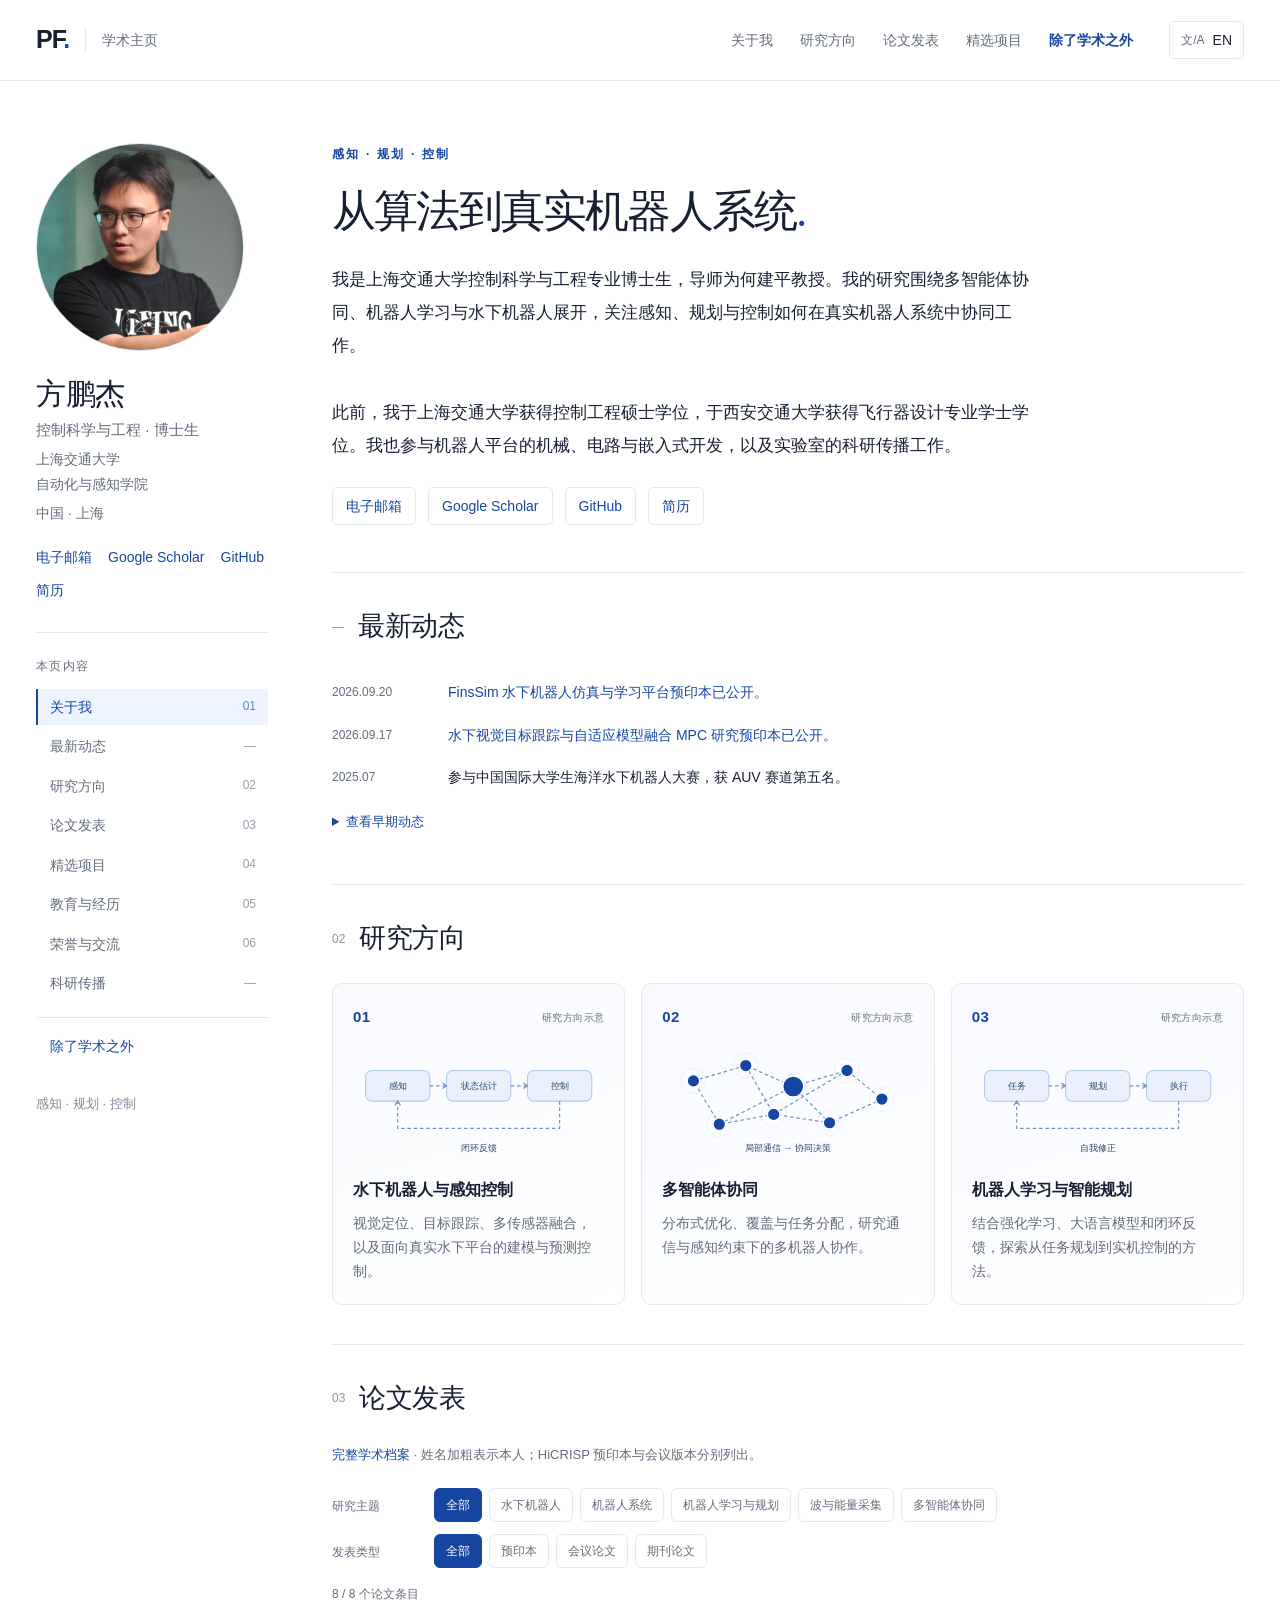
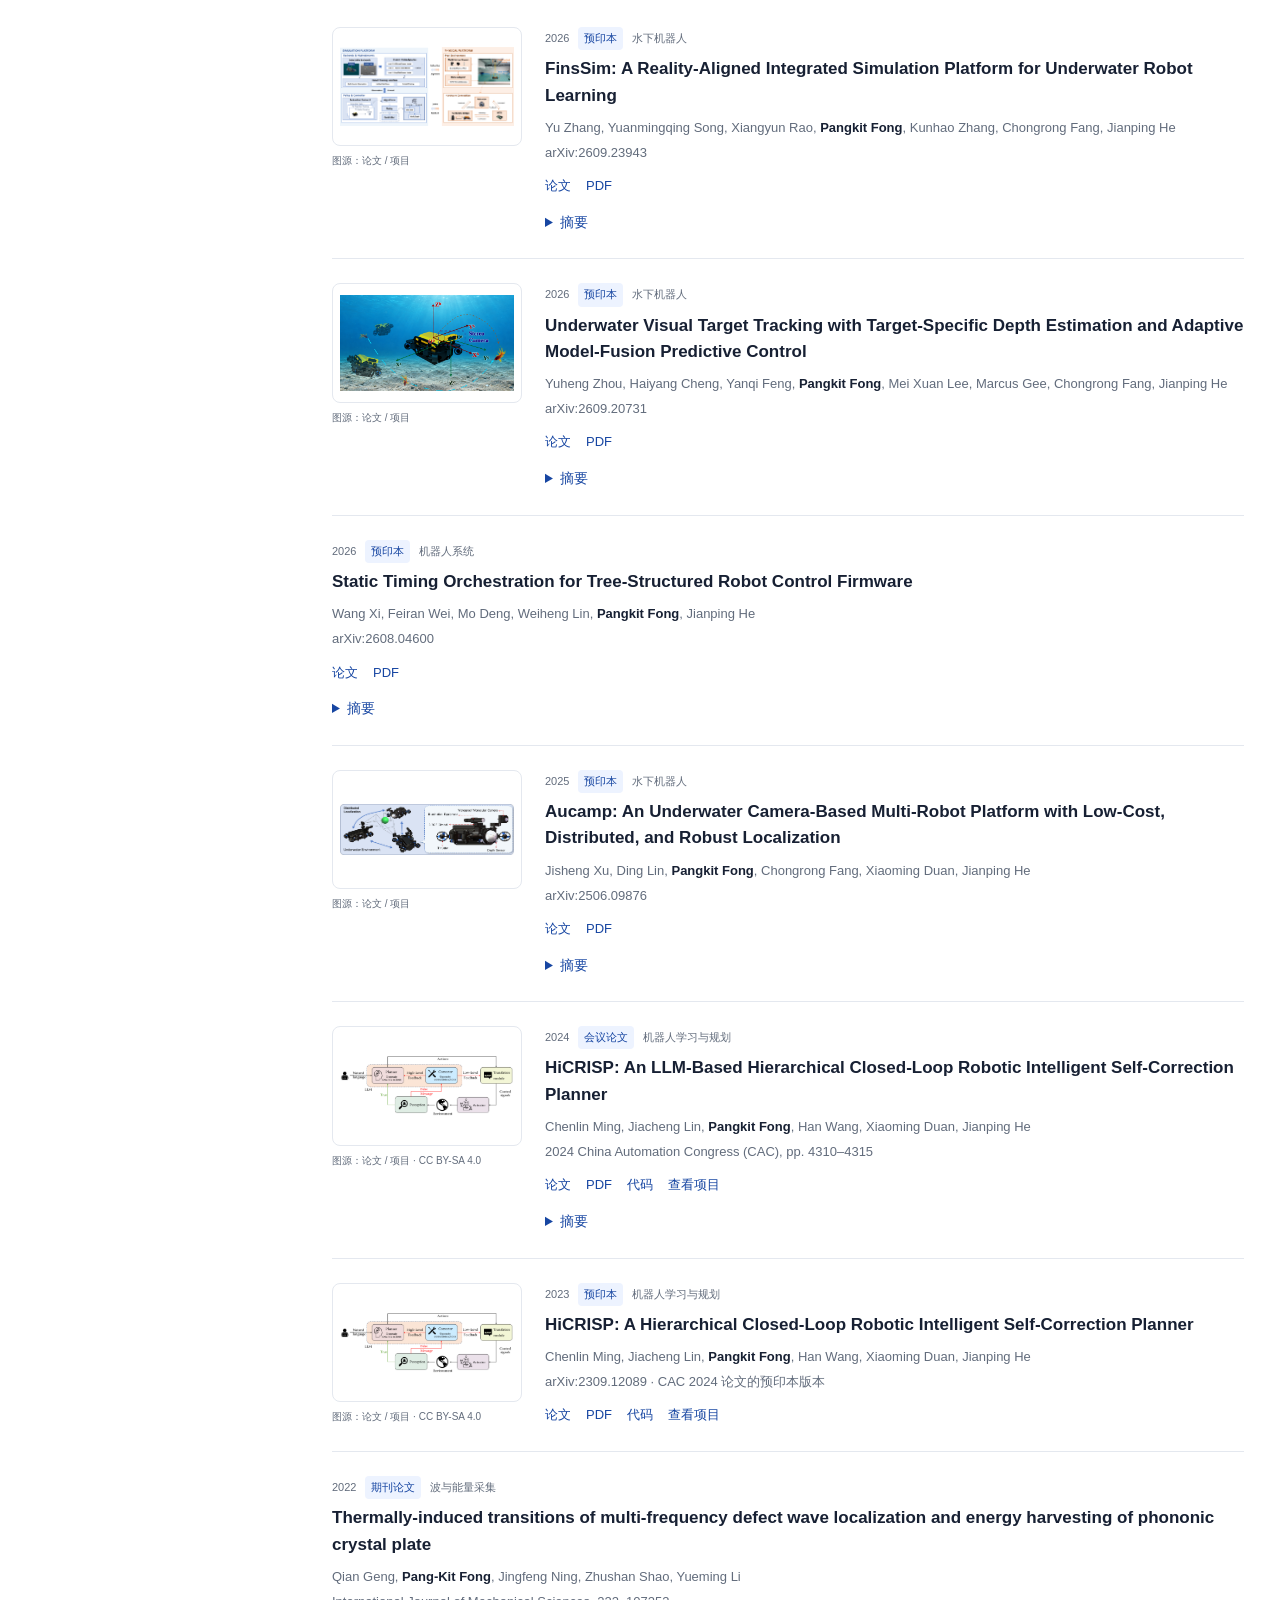
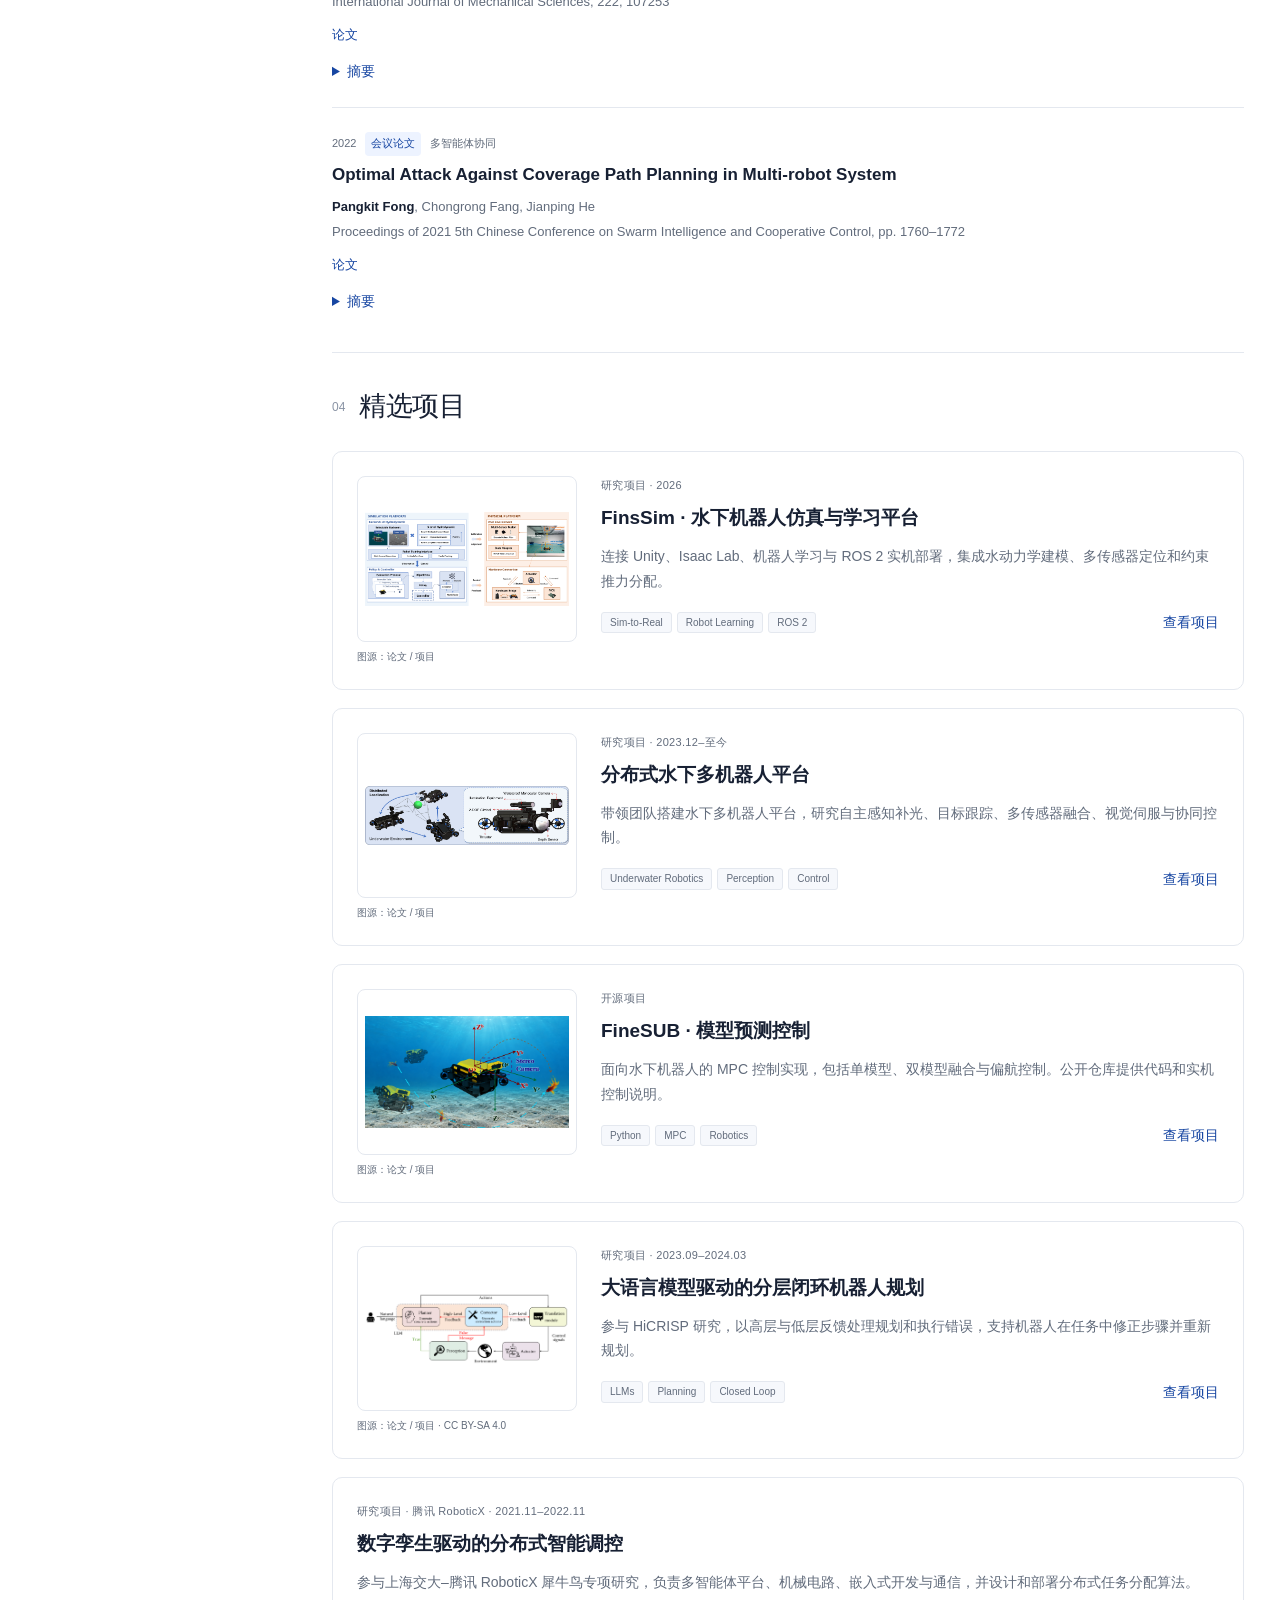
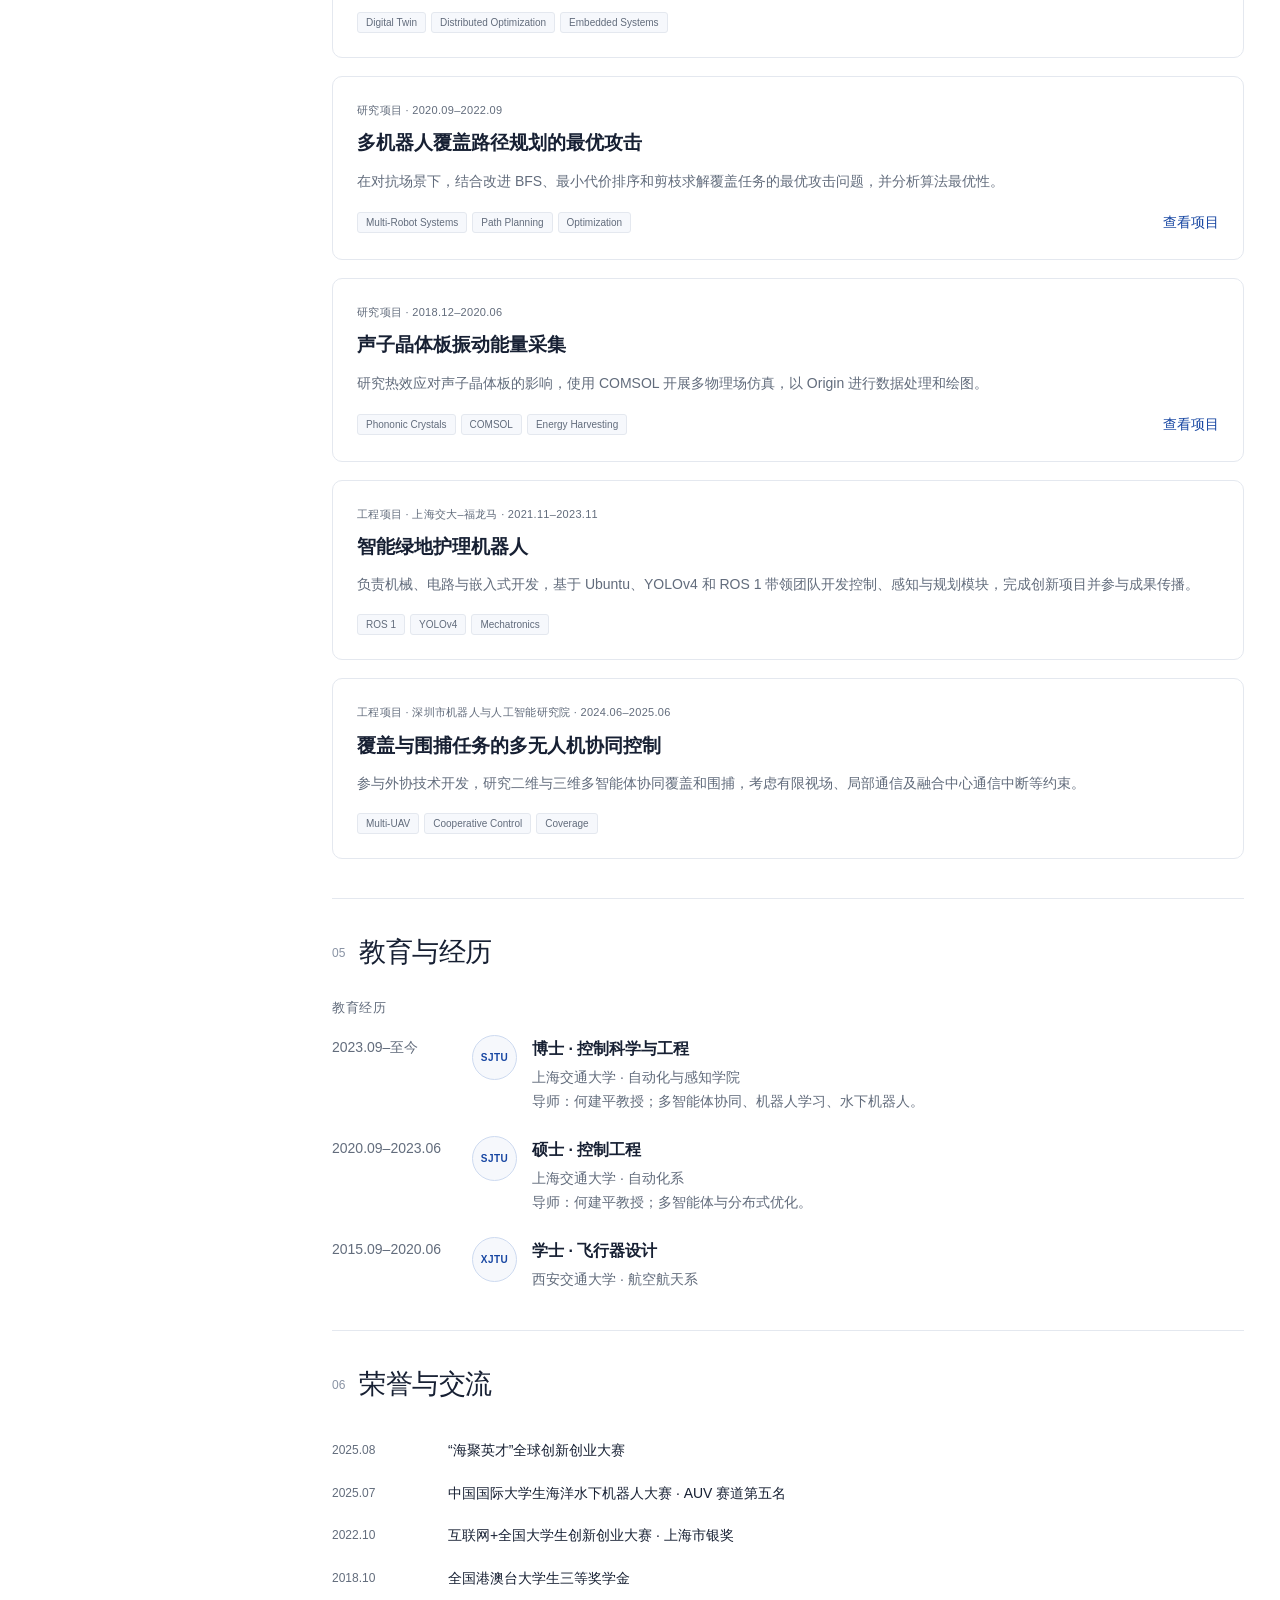
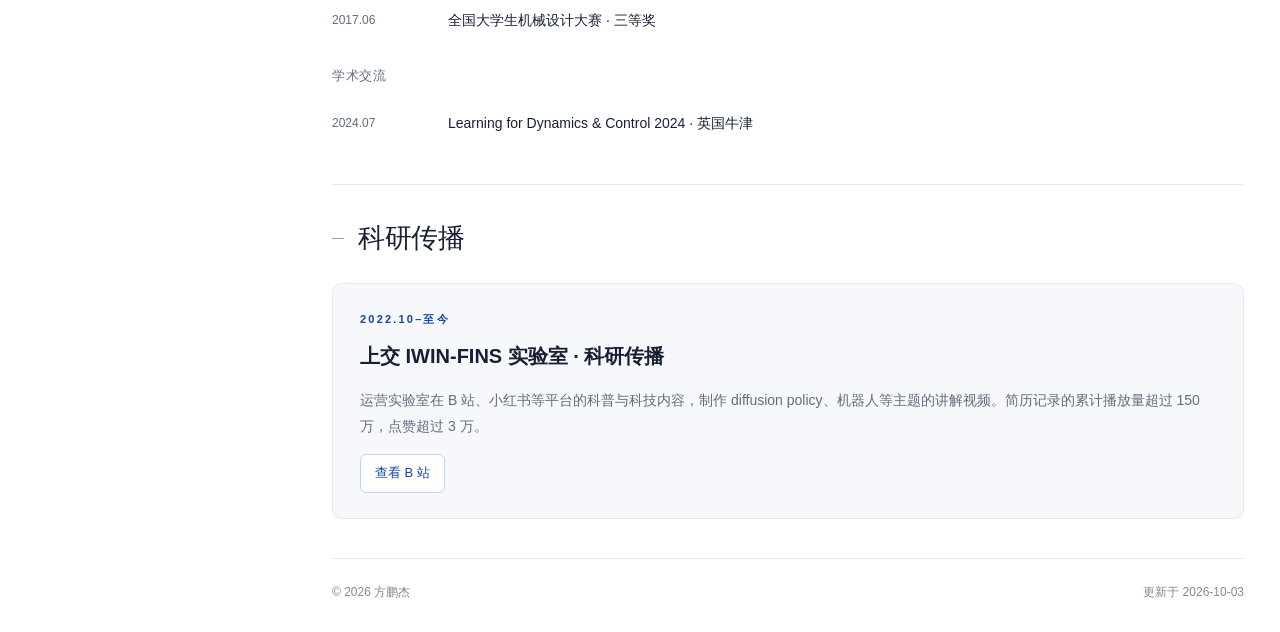
==== commit 750097cb: "Publish Beyond academia page with travel, sports and watchlist" ====
--- a/index.html
+++ b/index.html
@@ -1,14 +1,13 @@
-<!doctype html><html lang="zh-CN"><head><meta charset="utf-8"><meta name="viewport" content="width=device-width,initial-scale=1"><meta name="description" content="方鹏杰（Fong Pangkit），上海交通大学博士生，研究水下机器人、多智能体协同与机器人学习。"><meta name="author" content="Fong Pangkit"><meta name="theme-color" content="#1746a2"><link rel="canonical" href="https://fpj-gaoge.github.io/"><link rel="alternate" hreflang="zh-CN" href="https://fpj-gaoge.github.io/"><link rel="alternate" hreflang="en" href="https://fpj-gaoge.github.io/en/"><link rel="alternate" hreflang="x-default" href="https://fpj-gaoge.github.io/"><meta property="og:type" content="website"><meta property="og:title" content="方鹏杰 · 学术主页"><meta property="og:description" content="方鹏杰（Fong Pangkit），上海交通大学博士生，研究水下机器人、多智能体协同与机器人学习。"><meta property="og:url" content="https://fpj-gaoge.github.io/"><meta property="og:locale" content="zh_CN"><title>方鹏杰 · 学术主页</title><link rel="icon" type="image/svg+xml" href="data:image/svg+xml,%3Csvg xmlns='http://www.w3.org/2000/svg' viewBox='0 0 64 64'%3E%3Crect width='64' height='64' rx='12' fill='%231746a2'/%3E%3Cpath d='M20 47V17h26v6H27v7h16v6H27v11z' fill='white'/%3E%3C/svg%3E"><link rel="stylesheet" href="/style.css"><link rel="stylesheet" href="/enhancements.css"><script type="application/ld+json">{"@context":"https://schema.org","@type":"Person","name":"Fong Pangkit","alternateName":"方鹏杰","url":"https://fpj-gaoge.github.io/","image":"https://fpj-gaoge.github.io/assets/portrait.jpg","jobTitle":"PhD Student · Control Science & Engineering","affiliation":{"@type":"CollegeOrUniversity","name":"Shanghai Jiao Tong University"},"alumniOf":{"@type":"CollegeOrUniversity","name":"Xi'an Jiaotong University"},"knowsAbout":["Underwater Robotics","Multi-Agent Coordination","Robot Learning & Planning"],"sameAs":["https://github.com/FPJ-GAOGE","https://scholar.google.com.hk/citations?user=u5ba-IQAAAAJ&hl=zh-CN"]}</script><script defer src="/profile.js"></script><script defer src="/render.js"></script><script defer src="/app.js"></script></head><body><a class="skip-link" href="#main">跳到正文</a><header class="site-header"><div class="header-inner"><a class="wordmark" href="#about" aria-label="方鹏杰"><span class="brand-initials">PF<span class="brand-dot">.</span></span><span class="wordmark-label">学术主页</span></a><nav class="top-nav" aria-label="主导航"><a href="#about">关于我</a><a href="#research">研究方向</a><a href="#publications">论文发表</a><a href="#projects">精选项目</a><a href="#contact">联系方式</a></nav><a class="language-toggle" id="language-toggle" href="/en/" lang="en" aria-label="Switch to English"><span class="language-icon" aria-hidden="true">文/A</span><span>EN</span></a></div></header>
+<!doctype html><html lang="zh-CN"><head><meta charset="utf-8"><meta name="viewport" content="width=device-width,initial-scale=1"><meta name="description" content="方鹏杰（Fong Pangkit），上海交通大学博士生，研究水下机器人、多智能体协同与机器人学习。"><meta name="author" content="Fong Pangkit"><meta name="theme-color" content="#1746a2"><link rel="canonical" href="https://fpj-gaoge.github.io/"><link rel="alternate" hreflang="zh-CN" href="https://fpj-gaoge.github.io/"><link rel="alternate" hreflang="en" href="https://fpj-gaoge.github.io/en/"><link rel="alternate" hreflang="x-default" href="https://fpj-gaoge.github.io/"><meta property="og:type" content="website"><meta property="og:title" content="方鹏杰 · 学术主页"><meta property="og:description" content="方鹏杰（Fong Pangkit），上海交通大学博士生，研究水下机器人、多智能体协同与机器人学习。"><meta property="og:url" content="https://fpj-gaoge.github.io/"><meta property="og:locale" content="zh_CN"><title>方鹏杰 · 学术主页</title><link rel="icon" type="image/svg+xml" href="data:image/svg+xml,%3Csvg xmlns='http://www.w3.org/2000/svg' viewBox='0 0 64 64'%3E%3Crect width='64' height='64' rx='12' fill='%231746a2'/%3E%3Cpath d='M20 47V17h26v6H27v7h16v6H27v11z' fill='white'/%3E%3C/svg%3E"><link rel="stylesheet" href="/style.css"><link rel="stylesheet" href="/enhancements.css"><script type="application/ld+json">{"@context":"https://schema.org","@type":"Person","name":"Fong Pangkit","alternateName":"方鹏杰","url":"https://fpj-gaoge.github.io/","image":"https://fpj-gaoge.github.io/assets/portrait.jpg","jobTitle":"PhD Student · Control Science & Engineering","affiliation":{"@type":"CollegeOrUniversity","name":"Shanghai Jiao Tong University"},"alumniOf":{"@type":"CollegeOrUniversity","name":"Xi'an Jiaotong University"},"knowsAbout":["Underwater Robotics","Multi-Agent Coordination","Robot Learning & Planning"],"sameAs":["https://github.com/FPJ-GAOGE","https://scholar.google.com.hk/citations?user=u5ba-IQAAAAJ&hl=zh-CN"]}</script><script defer src="/profile.js"></script><script defer src="/render.js"></script><script defer src="/app.js"></script></head><body><a class="skip-link" href="#main">跳到正文</a><header class="site-header"><div class="header-inner"><a class="wordmark" href="#about" aria-label="方鹏杰"><span class="brand-initials">PF<span class="brand-dot">.</span></span><span class="wordmark-label">学术主页</span></a><nav class="top-nav" aria-label="主导航"><a href="#about">关于我</a><a href="#research">研究方向</a><a href="#publications">论文发表</a><a href="#projects">精选项目</a><a href="/beyond/" class="beyond-link">除了学术之外</a></nav><a class="language-toggle" id="language-toggle" href="/en/" lang="en" aria-label="Switch to English"><span class="language-icon" aria-hidden="true">文/A</span><span>EN</span></a></div></header>
     <div class="page-layout"><aside class="profile-sidebar" aria-label="个人信息"><div id="portrait" class="portrait"><img src="/assets/portrait.jpg" alt="方鹏杰" width="208" height="208"></div><h1 id="profile-name">方鹏杰</h1><p class="profile-role">控制科学与工程 · 博士生</p><p class="profile-affiliation">上海交通大学
-自动化与感知学院</p><p class="profile-location">中国 · 上海</p><div class="profile-links"><a href="mailto:fpjgaoge@gmail.com">电子邮箱</a><a href="https://scholar.google.com.hk/citations?user=u5ba-IQAAAAJ&amp;hl=zh-CN" target="_blank" rel="noopener noreferrer">Google Scholar</a><a href="https://github.com/FPJ-GAOGE" target="_blank" rel="noopener noreferrer">GitHub</a><a href="/cv/">简历</a></div><div class="sidebar-rule"></div><p class="sidebar-label">本页内容</p><nav class="section-nav" aria-label="本页内容"><a href="#about" class="active" aria-current="location"><span>关于我</span><span class="section-number">01</span></a><a href="#news"><span>最新动态</span><span class="section-number">—</span></a><a href="#research"><span>研究方向</span><span class="section-number">02</span></a><a href="#publications"><span>论文发表</span><span class="section-number">03</span></a><a href="#projects"><span>精选项目</span><span class="section-number">04</span></a><a href="#background"><span>教育与经历</span><span class="section-number">05</span></a><a href="#awards"><span>荣誉与交流</span><span class="section-number">06</span></a><a href="#outreach"><span>科研传播</span><span class="section-number">—</span></a><a href="#contact"><span>联系方式</span><span class="section-number">07</span></a></nav><p class="sidebar-note">感知 · 规划 · 控制</p></aside>
+自动化与感知学院</p><p class="profile-location">中国 · 上海</p><div class="profile-links"><a href="mailto:fpjgaoge@gmail.com">电子邮箱</a><a href="https://scholar.google.com.hk/citations?user=u5ba-IQAAAAJ&amp;hl=zh-CN" target="_blank" rel="noopener noreferrer">Google Scholar</a><a href="https://github.com/FPJ-GAOGE" target="_blank" rel="noopener noreferrer">GitHub</a><a href="/cv/">简历</a></div><div class="sidebar-rule"></div><p class="sidebar-label">本页内容</p><nav class="section-nav" aria-label="本页内容"><a href="#about" class="active" aria-current="location"><span>关于我</span><span class="section-number">01</span></a><a href="#news"><span>最新动态</span><span class="section-number">—</span></a><a href="#research"><span>研究方向</span><span class="section-number">02</span></a><a href="#publications"><span>论文发表</span><span class="section-number">03</span></a><a href="#projects"><span>精选项目</span><span class="section-number">04</span></a><a href="#background"><span>教育与经历</span><span class="section-number">05</span></a><a href="#awards"><span>荣誉与交流</span><span class="section-number">06</span></a><a href="#outreach"><span>科研传播</span><span class="section-number">—</span></a><a href="/beyond/" class="beyond-link">除了学术之外</a></nav><p class="sidebar-note">感知 · 规划 · 控制</p></aside>
     <main id="main" tabindex="-1"><section id="about" class="about-section"><p class="eyebrow">感知 · 规划 · 控制</p><h2 class="intro-title">从算法到真实机器人系统<span class="title-period">.</span></h2><p class="intro-bio">我是上海交通大学控制科学与工程专业博士生，导师为何建平教授。我的研究围绕多智能体协同、机器人学习与水下机器人展开，关注感知、规划与控制如何在真实机器人系统中协同工作。
 
-此前，我于上海交通大学获得控制工程硕士学位，于西安交通大学获得飞行器设计专业学士学位。我也参与机器人平台的机械、电路与嵌入式开发，以及实验室的科研传播工作。</p><div class="intro-links"><a href="mailto:fpjgaoge@gmail.com">电子邮箱</a><a href="https://scholar.google.com.hk/citations?user=u5ba-IQAAAAJ&amp;hl=zh-CN" target="_blank" rel="noopener noreferrer">Google Scholar</a><a href="https://github.com/FPJ-GAOGE" target="_blank" rel="noopener noreferrer">GitHub</a><a href="/cv/">简历</a></div><div class="meeting-cta"><div><h3>一起讨论机器人</h3><p>欢迎就研究合作、机器人系统与技术交流联系我。</p></div><a href="mailto:fpjgaoge@gmail.com" class="primary-link">发送邮件</a></div></section><section id="news" class="content-section "><div class="section-heading"><span class="heading-index">—</span><h2>最新动态</h2></div><div id="news-list" class="news-list"><div class="news-row"><time datetime="2026-09-20">2026.09.20</time><p><a href="https://arxiv.org/abs/2609.23943" target="_blank" rel="noopener noreferrer">FinsSim 水下机器人仿真与学习平台预印本已公开。</a></p></div><div class="news-row"><time datetime="2026-09-17">2026.09.17</time><p><a href="https://arxiv.org/abs/2609.20731" target="_blank" rel="noopener noreferrer">水下视觉目标跟踪与自适应模型融合 MPC 研究预印本已公开。</a></p></div><div class="news-row"><time datetime="2025-07">2025.07</time><p>参与中国国际大学生海洋水下机器人大赛，获 AUV 赛道第五名。</p></div><details class="older-news"><summary>查看早期动态</summary><div class="news-row"><time datetime="2025-06-11">2025.06.11</time><p><a href="https://arxiv.org/abs/2506.09876" target="_blank" rel="noopener noreferrer">Aucamp 低成本分布式水下多机器人平台预印本已公开。</a></p></div><div class="news-row"><time datetime="2024-07">2024.07</time><p>参与在英国牛津举办的 Learning for Dynamics &amp; Control 2024 学术交流。</p></div><div class="news-row"><time datetime="2023-09">2023.09</time><p>开始在上海交通大学攻读控制科学与工程博士学位。</p></div></details></div></section>
+此前，我于上海交通大学获得控制工程硕士学位，于西安交通大学获得飞行器设计专业学士学位。我也参与机器人平台的机械、电路与嵌入式开发，以及实验室的科研传播工作。</p><div class="intro-links"><a href="mailto:fpjgaoge@gmail.com">电子邮箱</a><a href="https://scholar.google.com.hk/citations?user=u5ba-IQAAAAJ&amp;hl=zh-CN" target="_blank" rel="noopener noreferrer">Google Scholar</a><a href="https://github.com/FPJ-GAOGE" target="_blank" rel="noopener noreferrer">GitHub</a><a href="/cv/">简历</a></div></section><section id="news" class="content-section "><div class="section-heading"><span class="heading-index">—</span><h2>最新动态</h2></div><div id="news-list" class="news-list"><div class="news-row"><time datetime="2026-09-20">2026.09.20</time><p><a href="https://arxiv.org/abs/2609.23943" target="_blank" rel="noopener noreferrer">FinsSim 水下机器人仿真与学习平台预印本已公开。</a></p></div><div class="news-row"><time datetime="2026-09-17">2026.09.17</time><p><a href="https://arxiv.org/abs/2609.20731" target="_blank" rel="noopener noreferrer">水下视觉目标跟踪与自适应模型融合 MPC 研究预印本已公开。</a></p></div><div class="news-row"><time datetime="2025-07">2025.07</time><p>参与中国国际大学生海洋水下机器人大赛，获 AUV 赛道第五名。</p></div><details class="older-news"><summary>查看早期动态</summary><div class="news-row"><time datetime="2025-06-11">2025.06.11</time><p><a href="https://arxiv.org/abs/2506.09876" target="_blank" rel="noopener noreferrer">Aucamp 低成本分布式水下多机器人平台预印本已公开。</a></p></div><div class="news-row"><time datetime="2024-07">2024.07</time><p>参与在英国牛津举办的 Learning for Dynamics &amp; Control 2024 学术交流。</p></div><div class="news-row"><time datetime="2023-09">2023.09</time><p>开始在上海交通大学攻读控制科学与工程博士学位。</p></div></details></div></section>
     <section id="research" class="content-section "><div class="section-heading"><span class="heading-index">02</span><h2>研究方向</h2></div><div id="research-list" class="research-list"><article class="research-item research-card" tabindex="0"><div class="research-card-top"><span class="research-index">01</span><span>研究方向示意</span></div><svg class="research-diagram" viewBox="0 0 360 176" role="img" aria-label="研究方向示意: 水下机器人"><rect x="18" y="35" width="92" height="44" rx="9"/><text x="64" y="62">感知</text><rect x="134" y="35" width="92" height="44" rx="9"/><text x="180" y="62">状态估计</text><rect x="250" y="35" width="92" height="44" rx="9"/><text x="296" y="62">控制</text><path class="signal-line" d="M110 57h24M226 57h24M296 79v39H64V79" fill="none"/><path d="m128 53 6 4-6 4m116-8 6 4-6 4M60 85l4-6 4 6" fill="none"/><text x="180" y="150">闭环反馈</text></svg><h3>水下机器人与感知控制</h3><p>视觉定位、目标跟踪、多传感器融合，以及面向真实水下平台的建模与预测控制。</p></article><article class="research-item research-card" tabindex="0"><div class="research-card-top"><span class="research-index">02</span><span>研究方向示意</span></div><svg class="research-diagram" viewBox="0 0 360 176" role="img" aria-label="研究方向示意: 多智能体协同"><path class="signal-line" d="M45 50 120 28 188 58 265 35 315 76 240 110 160 98 82 112 45 50M120 28 160 98 265 35M82 112 188 58 240 110" fill="none"/><circle cx="45" cy="50" r="9"/><circle class="agent-pulse" cx="45" cy="50" r="18" style="animation-delay:0s"/><circle cx="120" cy="28" r="9"/><circle class="agent-pulse" cx="120" cy="28" r="18" style="animation-delay:0.2s"/><circle cx="188" cy="58" r="15"/><circle class="agent-pulse" cx="188" cy="58" r="18" style="animation-delay:0.4s"/><circle cx="265" cy="35" r="9"/><circle class="agent-pulse" cx="265" cy="35" r="18" style="animation-delay:0.6000000000000001s"/><circle cx="315" cy="76" r="9"/><circle class="agent-pulse" cx="315" cy="76" r="18" style="animation-delay:0.8s"/><circle cx="240" cy="110" r="9"/><circle class="agent-pulse" cx="240" cy="110" r="18" style="animation-delay:1s"/><circle cx="160" cy="98" r="9"/><circle class="agent-pulse" cx="160" cy="98" r="18" style="animation-delay:1.2000000000000002s"/><circle cx="82" cy="112" r="9"/><circle class="agent-pulse" cx="82" cy="112" r="18" style="animation-delay:1.4000000000000001s"/><text x="180" y="150">局部通信 → 协同决策</text></svg><h3>多智能体协同</h3><p>分布式优化、覆盖与任务分配，研究通信与感知约束下的多机器人协作。</p></article><article class="research-item research-card" tabindex="0"><div class="research-card-top"><span class="research-index">03</span><span>研究方向示意</span></div><svg class="research-diagram" viewBox="0 0 360 176" role="img" aria-label="研究方向示意: 机器人学习与规划"><rect x="18" y="35" width="92" height="44" rx="9"/><text x="64" y="62">任务</text><rect x="134" y="35" width="92" height="44" rx="9"/><text x="180" y="62">规划</text><rect x="250" y="35" width="92" height="44" rx="9"/><text x="296" y="62">执行</text><path class="signal-line" d="M110 57h24M226 57h24M296 79v39H64V79" fill="none"/><path d="m128 53 6 4-6 4m116-8 6 4-6 4M60 85l4-6 4 6" fill="none"/><text x="180" y="150">自我修正</text></svg><h3>机器人学习与智能规划</h3><p>结合强化学习、大语言模型和闭环反馈，探索从任务规划到实机控制的方法。</p></article></div></section>
     <section id="publications" class="content-section "><div class="section-heading"><span class="heading-index">03</span><h2>论文发表</h2></div><p class="publication-intro"><a href="https://scholar.google.com.hk/citations?user=u5ba-IQAAAAJ&amp;hl=zh-CN" target="_blank" rel="noopener noreferrer">完整学术档案</a> · 姓名加粗表示本人；HiCRISP 预印本与会议版本分别列出。</p><div id="publication-filters" class="publication-filters"><div class="filter-group" role="group" aria-label="研究主题"><span class="filter-label">研究主题</span><div><button type="button" class="filter-button" data-filter-group="topic" data-filter="all" aria-pressed="true">全部</button><button type="button" class="filter-button" data-filter-group="topic" data-filter="underwater" aria-pressed="false">水下机器人</button><button type="button" class="filter-button" data-filter-group="topic" data-filter="systems" aria-pressed="false">机器人系统</button><button type="button" class="filter-button" data-filter-group="topic" data-filter="learning" aria-pressed="false">机器人学习与规划</button><button type="button" class="filter-button" data-filter-group="topic" data-filter="mechanics" aria-pressed="false">波与能量采集</button><button type="button" class="filter-button" data-filter-group="topic" data-filter="coordination" aria-pressed="false">多智能体协同</button></div></div><div class="filter-group" role="group" aria-label="发表类型"><span class="filter-label">发表类型</span><div><button type="button" class="filter-button" data-filter-group="type" data-filter="all" aria-pressed="true">全部</button><button type="button" class="filter-button" data-filter-group="type" data-filter="Preprint" aria-pressed="false">预印本</button><button type="button" class="filter-button" data-filter-group="type" data-filter="Conference" aria-pressed="false">会议论文</button><button type="button" class="filter-button" data-filter-group="type" data-filter="Journal" aria-pressed="false">期刊论文</button></div></div></div><p id="publication-count" class="publication-count" role="status" aria-live="polite">8 / 8 个论文条目</p><div id="publication-list" class="publication-list"><article class="publication publication-with-image"><figure class="paper-figure"><a href="/assets/papers/finssim.png" target="_blank" rel="noopener noreferrer" aria-label="FinsSim 仿真、机器人学习与实机部署流程总览"><img src="/assets/papers/finssim.png" alt="FinsSim 仿真、机器人学习与实机部署流程总览" loading="lazy" decoding="async" width="640" height="360"></a><figcaption><a href="https://arxiv.org/html/2609.23943v1#S2.F1" target="_blank" rel="noopener noreferrer">图源：论文 / 项目</a></figcaption></figure><div class="publication-body"><div class="publication-meta"><span>2026</span><span class="venue-badge">预印本</span><span>水下机器人</span></div><h3><a href="https://arxiv.org/abs/2609.23943" target="_blank" rel="noopener noreferrer">FinsSim: A Reality-Aligned Integrated Simulation Platform for Underwater Robot Learning</a></h3><p class="authors">Yu Zhang, Yuanmingqing Song, Xiangyun Rao, <strong>Pangkit Fong</strong>, Kunhao Zhang, Chongrong Fang, Jianping He</p><p class="venue">arXiv:2609.23943</p><div class="paper-links"><a href="https://arxiv.org/abs/2609.23943" target="_blank" rel="noopener noreferrer">论文</a><a href="https://arxiv.org/pdf/2609.23943" target="_blank" rel="noopener noreferrer">PDF</a></div><details><summary>摘要</summary><p>集成流体动力学模型、控制基线、多传感器定位与推力分配，串联水下机器人学习的仿真到实机流程。</p></details></div></article><article class="publication publication-with-image"><figure class="paper-figure"><a href="/assets/papers/tracking.png" target="_blank" rel="noopener noreferrer" aria-label="水下视觉跟踪平台与任务示意"><img src="/assets/papers/tracking.png" alt="水下视觉跟踪平台与任务示意" loading="lazy" decoding="async" width="640" height="360"></a><figcaption><a href="https://arxiv.org/html/2609.20731v1#S1.F1" target="_blank" rel="noopener noreferrer">图源：论文 / 项目</a></figcaption></figure><div class="publication-body"><div class="publication-meta"><span>2026</span><span class="venue-badge">预印本</span><span>水下机器人</span></div><h3><a href="https://arxiv.org/abs/2609.20731" target="_blank" rel="noopener noreferrer">Underwater Visual Target Tracking with Target-Specific Depth Estimation and Adaptive Model-Fusion Predictive Control</a></h3><p class="authors">Yuheng Zhou, Haiyang Cheng, Yanqi Feng, <strong>Pangkit Fong</strong>, Mei Xuan Lee, Marcus Gee, Chongrong Fang, Jianping He</p><p class="venue">arXiv:2609.20731</p><div class="paper-links"><a href="https://arxiv.org/abs/2609.20731" target="_blank" rel="noopener noreferrer">论文</a><a href="https://arxiv.org/pdf/2609.20731" target="_blank" rel="noopener noreferrer">PDF</a></div><details><summary>摘要</summary><p>结合双目视觉、目标专属深度提取、卡尔曼滤波与自适应模型融合 MPC，实现约束下的水下目标跟踪。</p></details></div></article><article class="publication"><div class="publication-body"><div class="publication-meta"><span>2026</span><span class="venue-badge">预印本</span><span>机器人系统</span></div><h3><a href="https://arxiv.org/abs/2608.04600" target="_blank" rel="noopener noreferrer">Static Timing Orchestration for Tree-Structured Robot Control Firmware</a></h3><p class="authors">Wang Xi, Feiran Wei, Mo Deng, Weiheng Lin, <strong>Pangkit Fong</strong>, Jianping He</p><p class="venue">arXiv:2608.04600</p><div class="paper-links"><a href="https://arxiv.org/abs/2608.04600" target="_blank" rel="noopener noreferrer">论文</a><a href="https://arxiv.org/pdf/2608.04600" target="_blank" rel="noopener noreferrer">PDF</a></div><details><summary>摘要</summary><p>提出 FineMote 固件生成框架，利用编译期信息为树状设备模型确定执行顺序，分析时序约束与决策延迟。</p></details></div></article><article class="publication publication-with-image"><figure class="paper-figure"><a href="/assets/papers/aucamp.png" target="_blank" rel="noopener noreferrer" aria-label="Aucamp 水下多机器人平台总览"><img src="/assets/papers/aucamp.png" alt="Aucamp 水下多机器人平台总览" loading="lazy" decoding="async" width="640" height="360"></a><figcaption><a href="https://arxiv.org/html/2506.09876v1#S0.F1" target="_blank" rel="noopener noreferrer">图源：论文 / 项目</a></figcaption></figure><div class="publication-body"><div class="publication-meta"><span>2025</span><span class="venue-badge">预印本</span><span>水下机器人</span></div><h3><a href="https://arxiv.org/abs/2506.09876" target="_blank" rel="noopener noreferrer">Aucamp: An Underwater Camera-Based Multi-Robot Platform with Low-Cost, Distributed, and Robust Localization</a></h3><p class="authors">Jisheng Xu, Ding Lin, <strong>Pangkit Fong</strong>, Chongrong Fang, Xiaoming Duan, Jianping He</p><p class="venue">arXiv:2506.09876</p><div class="paper-links"><a href="https://arxiv.org/abs/2506.09876" target="_blank" rel="noopener noreferrer">论文</a><a href="https://arxiv.org/pdf/2506.09876" target="_blank" rel="noopener noreferrer">PDF</a></div><details><summary>摘要</summary><p>基于单目相机的低成本水下多机器人平台，通过分布式更新协议实现定位，结合动力学与鲁棒姿态控制提高稳定性。</p></details></div></article><article class="publication publication-with-image"><figure class="paper-figure"><a href="/assets/papers/hicrisp.png" target="_blank" rel="noopener noreferrer" aria-label="HiCRISP 分层闭环自我修正规划框架"><img src="/assets/papers/hicrisp.png" alt="HiCRISP 分层闭环自我修正规划框架" loading="lazy" decoding="async" width="640" height="360"></a><figcaption><a href="https://ming-bot.github.io/HiCRISP.github.io/" target="_blank" rel="noopener noreferrer">图源：论文 / 项目</a> · <a href="https://creativecommons.org/licenses/by-sa/4.0/" target="_blank" rel="noopener noreferrer">CC BY-SA 4.0</a></figcaption></figure><div class="publication-body"><div class="publication-meta"><span>2024</span><span class="venue-badge">会议论文</span><span>机器人学习与规划</span></div><h3><a href="https://doi.org/10.1109/CAC63892.2024.10865457" target="_blank" rel="noopener noreferrer">HiCRISP: An LLM-Based Hierarchical Closed-Loop Robotic Intelligent Self-Correction Planner</a></h3><p class="authors">Chenlin Ming, Jiacheng Lin, <strong>Pangkit Fong</strong>, Han Wang, Xiaoming Duan, Jianping He</p><p class="venue">2024 China Automation Congress (CAC), pp. 4310–4315</p><div class="paper-links"><a href="https://doi.org/10.1109/CAC63892.2024.10865457" target="_blank" rel="noopener noreferrer">论文</a><a href="https://arxiv.org/pdf/2309.12089" target="_blank" rel="noopener noreferrer">PDF</a><a href="https://github.com/ming-bot/HiCRISP" target="_blank" rel="noopener noreferrer">代码</a><a href="https://ming-bot.github.io/HiCRISP.github.io/" target="_blank" rel="noopener noreferrer">查看项目</a></div><details><summary>摘要</summary><p>分层闭环规划框架分别处理高层规划与低层执行错误，通过大语言模型和反馈在机器人任务过程中进行自我修正。</p></details></div></article><article class="publication publication-with-image"><figure class="paper-figure"><a href="/assets/papers/hicrisp.png" target="_blank" rel="noopener noreferrer" aria-label="HiCRISP 分层闭环自我修正规划框架"><img src="/assets/papers/hicrisp.png" alt="HiCRISP 分层闭环自我修正规划框架" loading="lazy" decoding="async" width="640" height="360"></a><figcaption><a href="https://ming-bot.github.io/HiCRISP.github.io/" target="_blank" rel="noopener noreferrer">图源：论文 / 项目</a> · <a href="https://creativecommons.org/licenses/by-sa/4.0/" target="_blank" rel="noopener noreferrer">CC BY-SA 4.0</a></figcaption></figure><div class="publication-body"><div class="publication-meta"><span>2023</span><span class="venue-badge">预印本</span><span>机器人学习与规划</span></div><h3><a href="https://arxiv.org/abs/2309.12089" target="_blank" rel="noopener noreferrer">HiCRISP: A Hierarchical Closed-Loop Robotic Intelligent Self-Correction Planner</a></h3><p class="authors">Chenlin Ming, Jiacheng Lin, <strong>Pangkit Fong</strong>, Han Wang, Xiaoming Duan, Jianping He</p><p class="venue">arXiv:2309.12089 · CAC 2024 论文的预印本版本</p><div class="paper-links"><a href="https://arxiv.org/abs/2309.12089" target="_blank" rel="noopener noreferrer">论文</a><a href="https://arxiv.org/pdf/2309.12089" target="_blank" rel="noopener noreferrer">PDF</a><a href="https://github.com/ming-bot/HiCRISP" target="_blank" rel="noopener noreferrer">代码</a><a href="https://ming-bot.github.io/HiCRISP.github.io/" target="_blank" rel="noopener noreferrer">查看项目</a></div></div></article><article class="publication"><div class="publication-body"><div class="publication-meta"><span>2022</span><span class="venue-badge">期刊论文</span><span>波与能量采集</span></div><h3><a href="https://doi.org/10.1016/j.ijmecsci.2022.107253" target="_blank" rel="noopener noreferrer">Thermally-induced transitions of multi-frequency defect wave localization and energy harvesting of phononic crystal plate</a></h3><p class="authors">Qian Geng, <strong>Pang-Kit Fong</strong>, Jingfeng Ning, Zhushan Shao, Yueming Li</p><p class="venue">International Journal of Mechanical Sciences, 222, 107253</p><div class="paper-links"><a href="https://doi.org/10.1016/j.ijmecsci.2022.107253" target="_blank" rel="noopener noreferrer">论文</a></div><details><summary>摘要</summary><p>研究热载荷下声子晶体板的多频缺陷态与振动能量采集，分析刚度变化对波局域和采集性能的影响。</p></details></div></article><article class="publication"><div class="publication-body"><div class="publication-meta"><span>2022</span><span class="venue-badge">会议论文</span><span>多智能体协同</span></div><h3><a href="https://doi.org/10.1007/978-981-19-3998-3_164" target="_blank" rel="noopener noreferrer">Optimal Attack Against Coverage Path Planning in Multi-robot System</a></h3><p class="authors"><strong>Pangkit Fong</strong>, Chongrong Fang, Jianping He</p><p class="venue">Proceedings of 2021 5th Chinese Conference on Swarm Intelligence and Cooperative Control, pp. 1760–1772</p><div class="paper-links"><a href="https://doi.org/10.1007/978-981-19-3998-3_164" target="_blank" rel="noopener noreferrer">论文</a></div><details><summary>摘要</summary><p>研究多机器人覆盖任务的对抗场景，以改进广度优先搜索在离散环境中求解最优攻击路径。</p></details></div></article></div></section>
     <section id="projects" class="content-section "><div class="section-heading"><span class="heading-index">04</span><h2>精选项目</h2></div><div class="project-list"><article class="project project-with-image"><figure class="project-figure"><a href="/assets/papers/finssim.png" target="_blank" rel="noopener noreferrer" aria-label="FinsSim 仿真、机器人学习与实机部署流程总览"><img src="/assets/papers/finssim.png" alt="FinsSim 仿真、机器人学习与实机部署流程总览" loading="lazy" decoding="async" width="640" height="360"></a><figcaption><a href="https://arxiv.org/html/2609.23943v1#S2.F1" target="_blank" rel="noopener noreferrer">图源：论文 / 项目</a></figcaption></figure><div class="project-body"><div class="project-meta">研究项目 · 2026</div><h3>FinsSim · 水下机器人仿真与学习平台</h3><p>连接 Unity、Isaac Lab、机器人学习与 ROS 2 实机部署，集成水动力学建模、多传感器定位和约束推力分配。</p><div class="project-bottom"><div class="tags"><span class="tag">Sim-to-Real</span><span class="tag">Robot Learning</span><span class="tag">ROS 2</span></div><a href="https://arxiv.org/abs/2609.23943" target="_blank" rel="noopener noreferrer">查看项目</a></div></div></article><article class="project project-with-image"><figure class="project-figure"><a href="/assets/papers/aucamp.png" target="_blank" rel="noopener noreferrer" aria-label="Aucamp 水下多机器人平台总览"><img src="/assets/papers/aucamp.png" alt="Aucamp 水下多机器人平台总览" loading="lazy" decoding="async" width="640" height="360"></a><figcaption><a href="https://arxiv.org/html/2506.09876v1#S0.F1" target="_blank" rel="noopener noreferrer">图源：论文 / 项目</a></figcaption></figure><div class="project-body"><div class="project-meta">研究项目 · 2023.12–至今</div><h3>分布式水下多机器人平台</h3><p>带领团队搭建水下多机器人平台，研究自主感知补光、目标跟踪、多传感器融合、视觉伺服与协同控制。</p><div class="project-bottom"><div class="tags"><span class="tag">Underwater Robotics</span><span class="tag">Perception</span><span class="tag">Control</span></div><a href="https://arxiv.org/abs/2506.09876" target="_blank" rel="noopener noreferrer">查看项目</a></div></div></article><article class="project project-with-image"><figure class="project-figure"><a href="/assets/papers/tracking.png" target="_blank" rel="noopener noreferrer" aria-label="水下视觉跟踪平台与任务示意"><img src="/assets/papers/tracking.png" alt="水下视觉跟踪平台与任务示意" loading="lazy" decoding="async" width="640" height="360"></a><figcaption><a href="https://arxiv.org/html/2609.20731v1#S1.F1" target="_blank" rel="noopener noreferrer">图源：论文 / 项目</a></figcaption></figure><div class="project-body"><div class="project-meta">开源项目</div><h3>FineSUB · 模型预测控制</h3><p>面向水下机器人的 MPC 控制实现，包括单模型、双模型融合与偏航控制。公开仓库提供代码和实机控制说明。</p><div class="project-bottom"><div class="tags"><span class="tag">Python</span><span class="tag">MPC</span><span class="tag">Robotics</span></div><a href="https://github.com/FPJ-GAOGE/MPC-fused-model" target="_blank" rel="noopener noreferrer">查看项目</a></div></div></article><article class="project project-with-image"><figure class="project-figure"><a href="/assets/papers/hicrisp.png" target="_blank" rel="noopener noreferrer" aria-label="HiCRISP 分层闭环自我修正规划框架"><img src="/assets/papers/hicrisp.png" alt="HiCRISP 分层闭环自我修正规划框架" loading="lazy" decoding="async" width="640" height="360"></a><figcaption><a href="https://ming-bot.github.io/HiCRISP.github.io/" target="_blank" rel="noopener noreferrer">图源：论文 / 项目</a> · <a href="https://creativecommons.org/licenses/by-sa/4.0/" target="_blank" rel="noopener noreferrer">CC BY-SA 4.0</a></figcaption></figure><div class="project-body"><div class="project-meta">研究项目 · 2023.09–2024.03</div><h3>大语言模型驱动的分层闭环机器人规划</h3><p>参与 HiCRISP 研究，以高层与低层反馈处理规划和执行错误，支持机器人在任务中修正步骤并重新规划。</p><div class="project-bottom"><div class="tags"><span class="tag">LLMs</span><span class="tag">Planning</span><span class="tag">Closed Loop</span></div><a href="https://ming-bot.github.io/HiCRISP.github.io/" target="_blank" rel="noopener noreferrer">查看项目</a></div></div></article><article class="project"><div class="project-body"><div class="project-meta">研究项目 · 腾讯 RoboticX · 2021.11–2022.11</div><h3>数字孪生驱动的分布式智能调控</h3><p>参与上海交大–腾讯 RoboticX 犀牛鸟专项研究，负责多智能体平台、机械电路、嵌入式开发与通信，并设计和部署分布式任务分配算法。</p><div class="project-bottom"><div class="tags"><span class="tag">Digital Twin</span><span class="tag">Distributed Optimization</span><span class="tag">Embedded Systems</span></div></div></div></article><article class="project"><div class="project-body"><div class="project-meta">研究项目 · 2020.09–2022.09</div><h3>多机器人覆盖路径规划的最优攻击</h3><p>在对抗场景下，结合改进 BFS、最小代价排序和剪枝求解覆盖任务的最优攻击问题，并分析算法最优性。</p><div class="project-bottom"><div class="tags"><span class="tag">Multi-Robot Systems</span><span class="tag">Path Planning</span><span class="tag">Optimization</span></div><a href="https://doi.org/10.1007/978-981-19-3998-3_164" target="_blank" rel="noopener noreferrer">查看项目</a></div></div></article><article class="project"><div class="project-body"><div class="project-meta">研究项目 · 2018.12–2020.06</div><h3>声子晶体板振动能量采集</h3><p>研究热效应对声子晶体板的影响，使用 COMSOL 开展多物理场仿真，以 Origin 进行数据处理和绘图。</p><div class="project-bottom"><div class="tags"><span class="tag">Phononic Crystals</span><span class="tag">COMSOL</span><span class="tag">Energy Harvesting</span></div><a href="https://doi.org/10.1016/j.ijmecsci.2022.107253" target="_blank" rel="noopener noreferrer">查看项目</a></div></div></article><article class="project"><div class="project-body"><div class="project-meta">工程项目 · 上海交大–福龙马 · 2021.11–2023.11</div><h3>智能绿地护理机器人</h3><p>负责机械、电路与嵌入式开发，基于 Ubuntu、YOLOv4 和 ROS 1 带领团队开发控制、感知与规划模块，完成创新项目并参与成果传播。</p><div class="project-bottom"><div class="tags"><span class="tag">ROS 1</span><span class="tag">YOLOv4</span><span class="tag">Mechatronics</span></div></div></div></article><article class="project"><div class="project-body"><div class="project-meta">工程项目 · 深圳市机器人与人工智能研究院 · 2024.06–2025.06</div><h3>覆盖与围捕任务的多无人机协同控制</h3><p>参与外协技术开发，研究二维与三维多智能体协同覆盖和围捕，考虑有限视场、局部通信及融合中心通信中断等约束。</p><div class="project-bottom"><div class="tags"><span class="tag">Multi-UAV</span><span class="tag">Cooperative Control</span><span class="tag">Coverage</span></div></div></div></article></div></section>
     <section id="background" class="content-section "><div class="section-heading"><span class="heading-index">05</span><h2>教育与经历</h2></div><div id="background-list"><div class="timeline-group"><h3 class="timeline-label">教育经历</h3><div class="timeline-entry"><time>2023.09–至今</time><div class="timeline-content"><span class="institution-mark" aria-hidden="true">SJTU</span><div><h3>博士 · 控制科学与工程</h3><p>上海交通大学 · 自动化与感知学院</p><p>导师：何建平教授；多智能体协同、机器人学习、水下机器人。</p></div></div></div><div class="timeline-entry"><time>2020.09–2023.06</time><div class="timeline-content"><span class="institution-mark" aria-hidden="true">SJTU</span><div><h3>硕士 · 控制工程</h3><p>上海交通大学 · 自动化系</p><p>导师：何建平教授；多智能体与分布式优化。</p></div></div></div><div class="timeline-entry"><time>2015.09–2020.06</time><div class="timeline-content"><span class="institution-mark" aria-hidden="true">XJTU</span><div><h3>学士 · 飞行器设计</h3><p>西安交通大学 · 航空航天系</p></div></div></div></div></div></section>
 
     <section id="awards" class="content-section "><div class="section-heading"><span class="heading-index">06</span><h2>荣誉与交流</h2></div><div class="news-row"><time>2025.08</time><p>“海聚英才”全球创新创业大赛</p></div><div class="news-row"><time>2025.07</time><p>中国国际大学生海洋水下机器人大赛 · AUV 赛道第五名</p></div><div class="news-row"><time>2022.10</time><p>互联网+全国大学生创新创业大赛 · 上海市银奖</p></div><div class="news-row"><time>2018.10</time><p>全国港澳台大学生三等奖学金</p></div><div class="news-row"><time>2017.06</time><p>全国大学生机械设计大赛 · 三等奖</p></div><h3 class="timeline-label activities-heading">学术交流</h3><div class="news-row"><time>2024.07</time><p>Learning for Dynamics &amp; Control 2024 · 英国牛津</p></div></section><section id="outreach" class="content-section "><div class="section-heading"><span class="heading-index">—</span><h2>科研传播</h2></div><article class="outreach-card"><p class="eyebrow">2022.10–至今</p><h3>上交 IWIN-FINS 实验室 · 科研传播</h3><p>运营实验室在 B 站、小红书等平台的科普与科技内容，制作 diffusion policy、机器人等主题的讲解视频。简历记录的累计播放量超过 150 万，点赞超过 3 万。</p><a href="https://space.bilibili.com/1188256336" class="outreach-button" target="_blank" rel="noopener noreferrer">查看 B 站</a></article></section>
-    <section id="contact" class="content-section contact-section"><div class="section-heading"><span class="heading-index">07</span><h2>联系方式</h2></div><p class="contact-intro">欢迎就研究合作、机器人系统与技术交流联系我。</p><div class="contact-links"><a href="mailto:fpjgaoge@gmail.com">fpjgaoge@gmail.com</a><a href="https://scholar.google.com.hk/citations?user=u5ba-IQAAAAJ&amp;hl=zh-CN" target="_blank" rel="noopener noreferrer">Google Scholar</a><a href="https://github.com/FPJ-GAOGE" target="_blank" rel="noopener noreferrer">GitHub</a><a href="/cv/">简历</a></div></section>
-    <footer class="site-footer"><span>© 2026 方鹏杰</span><span>更新于 2026-10-01</span></footer></main></div></body></html>
+    <footer class="site-footer"><span>© 2026 方鹏杰</span><span>更新于 2026-10-03</span></footer></main></div></body></html>
--- a/enhancements.css
+++ b/enhancements.css
@@ -13,3 +13,5 @@
 @media(max-width:740px){.page-layout{display:block;padding:30px 22px 0}.intro-title{font-size:34px;line-height:1.25}.about-section{padding-bottom:30px}.meeting-cta{padding:20px;margin-top:24px}.research-card{padding:20px;grid-template-columns:220px minmax(0,1fr);column-gap:20px}.research-card .research-diagram{grid-column:1;grid-row:2/4}.research-card h3,.research-card p{grid-column:2}.research-card-top{grid-column:1/-1}.publication-with-image{grid-template-columns:180px minmax(0,1fr);gap:20px}.paper-figure{width:100%}.project-with-image{grid-template-columns:190px minmax(0,1fr);gap:20px}.project-figure{width:100%}.news-row{grid-template-columns:92px minmax(0,1fr)}.timeline-entry{grid-template-columns:1fr;gap:7px}.filter-group{grid-template-columns:1fr;gap:6px}.filter-label{padding-top:0}.publication-intro{font-size:12px}.publication-meta{gap:7px}}
 @media(max-width:520px){.page-layout{padding-left:18px;padding-right:18px}.header-inner{padding-left:18px;padding-right:18px}.profile-sidebar{grid-template-columns:120px minmax(0,1fr);column-gap:18px}.portrait{width:120px;height:120px}#profile-name{font-size:25px}.profile-links{font-size:12px;gap:7px 12px}.profile-affiliation,.profile-location{font-size:12px}.intro-title{font-size:30px}.research-card{display:block}.research-card .research-diagram{max-width:330px}.research-card h3{font-size:18px}.publication-with-image,.project-with-image{display:block}.paper-figure,.project-figure{width:100%;max-width:none;margin-bottom:18px}.paper-figure img{aspect-ratio:16/9;max-height:210px}.project-figure img{aspect-ratio:16/10;max-height:240px}.publication h3{font-size:17px}.project{padding:20px}.news-row{grid-template-columns:1fr;gap:2px}.meeting-cta h3{font-size:17px}.contact-links a{max-width:100%}.outreach-card{padding:22px}.section-heading h2{font-size:24px}}
 @media(prefers-reduced-motion:reduce){.research-diagram *{animation:none!important}.research-card,.paper-figure img,.project-figure img{transition:none;transform:none!important}}
+.top-nav .beyond-link{color:var(--blue);font-weight:600}.section-nav .beyond-link{border-top:1px solid var(--line);margin-top:12px;padding-top:16px;color:var(--blue)}
+@media(max-width:740px){.top-nav{flex-wrap:wrap;justify-content:flex-start;overflow:visible;column-gap:18px;row-gap:0}html{scroll-padding-top:160px}}
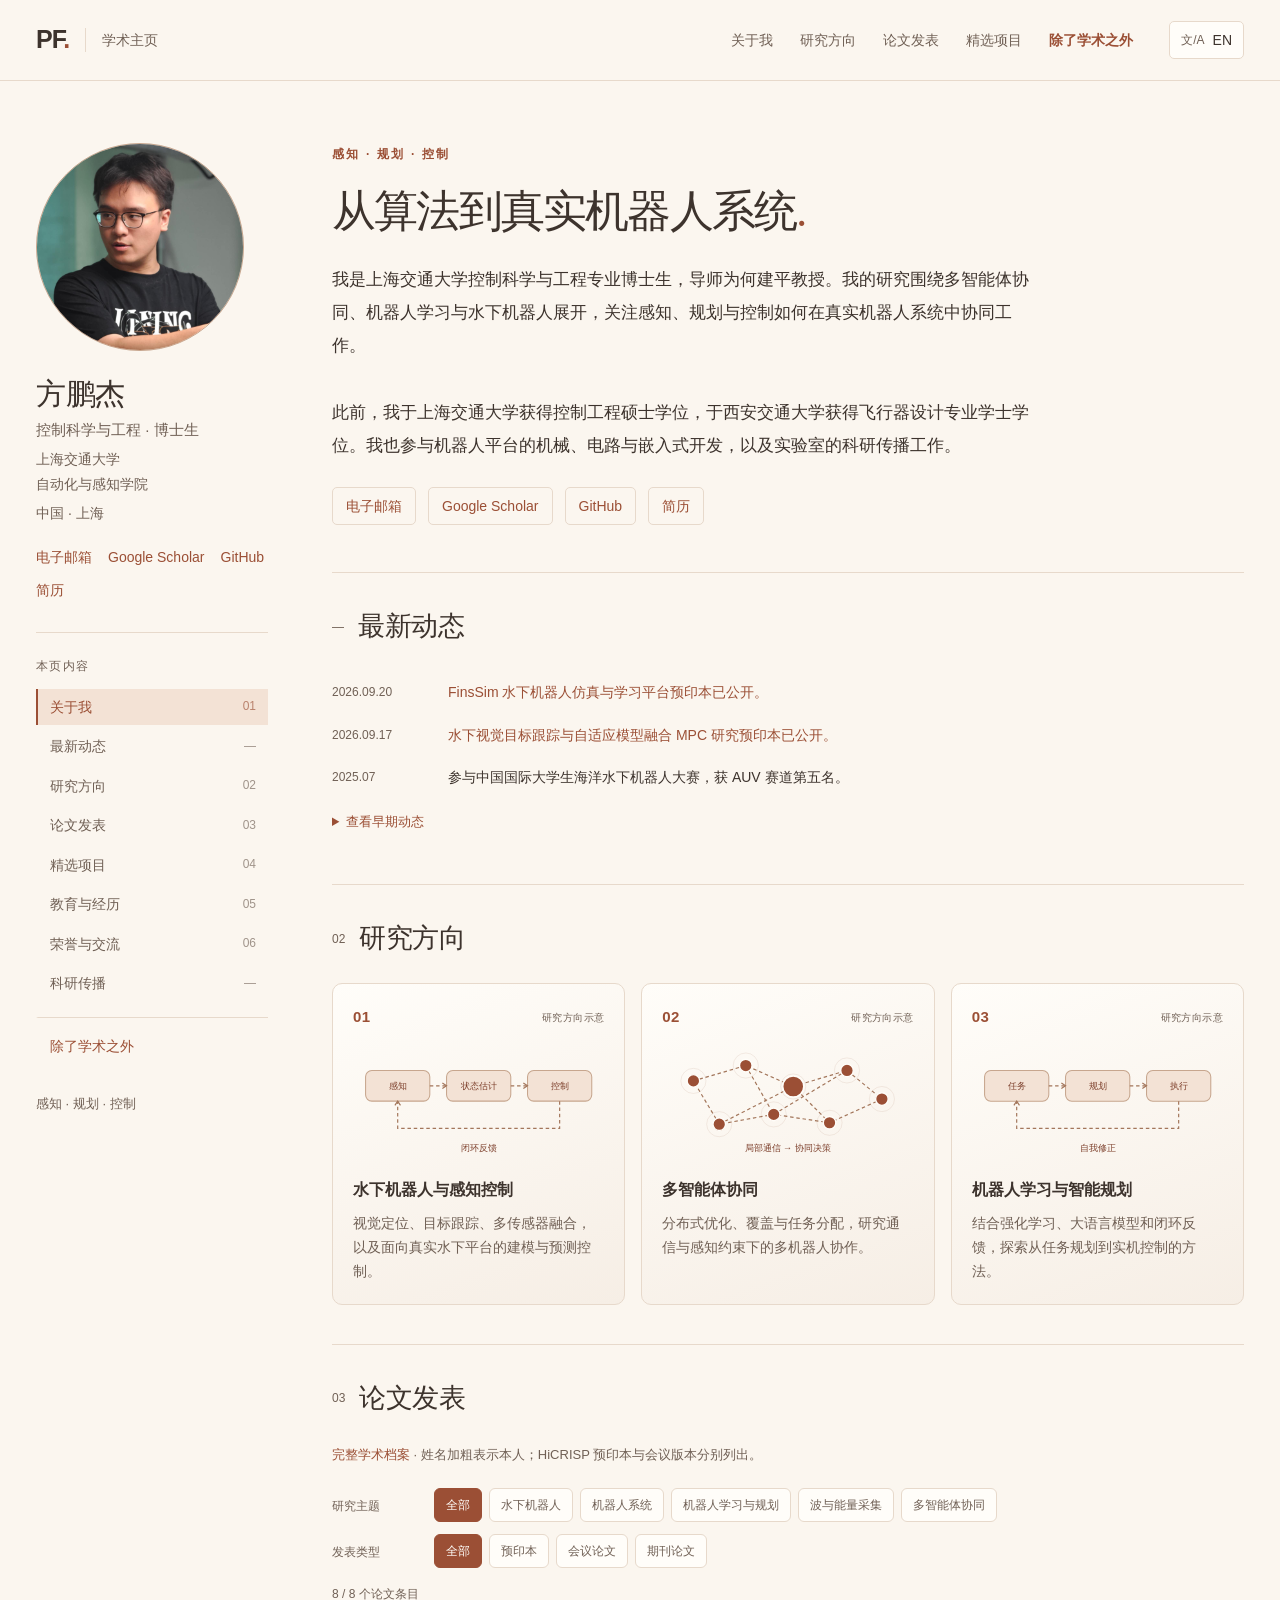
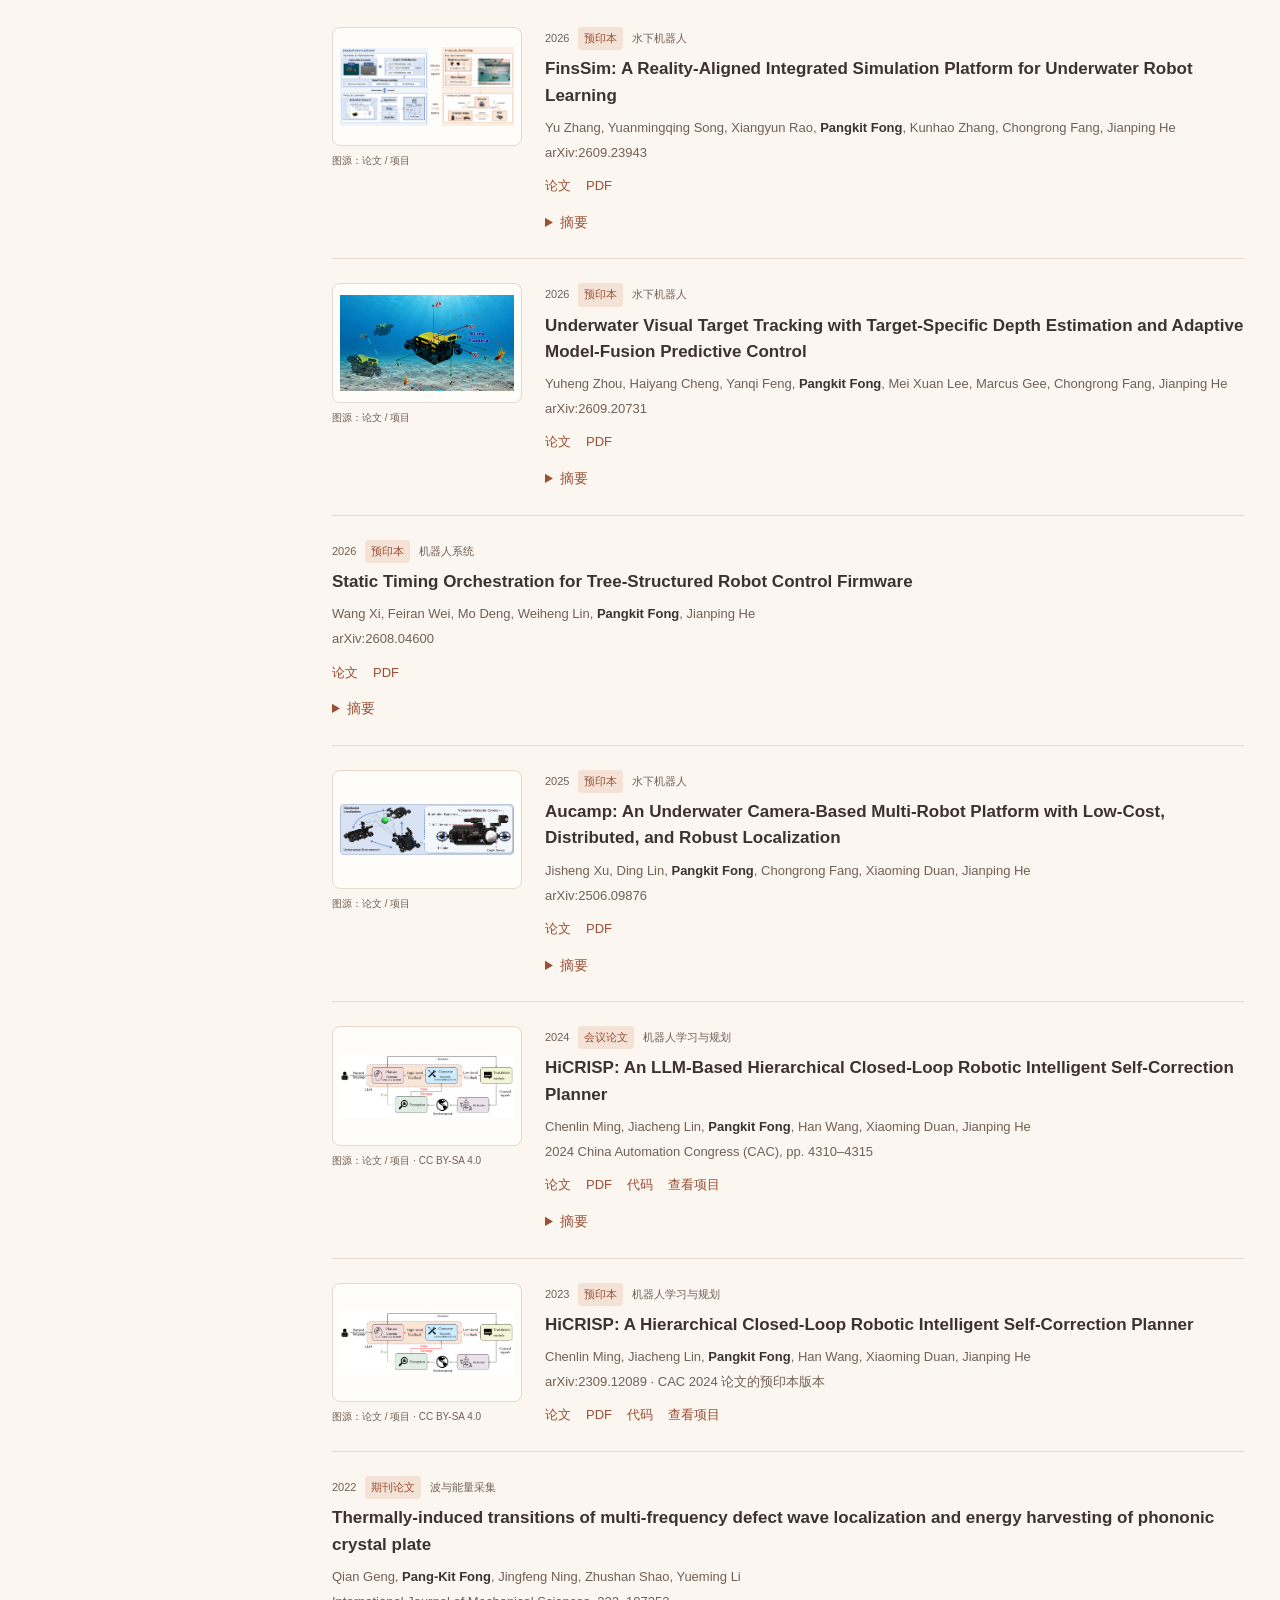
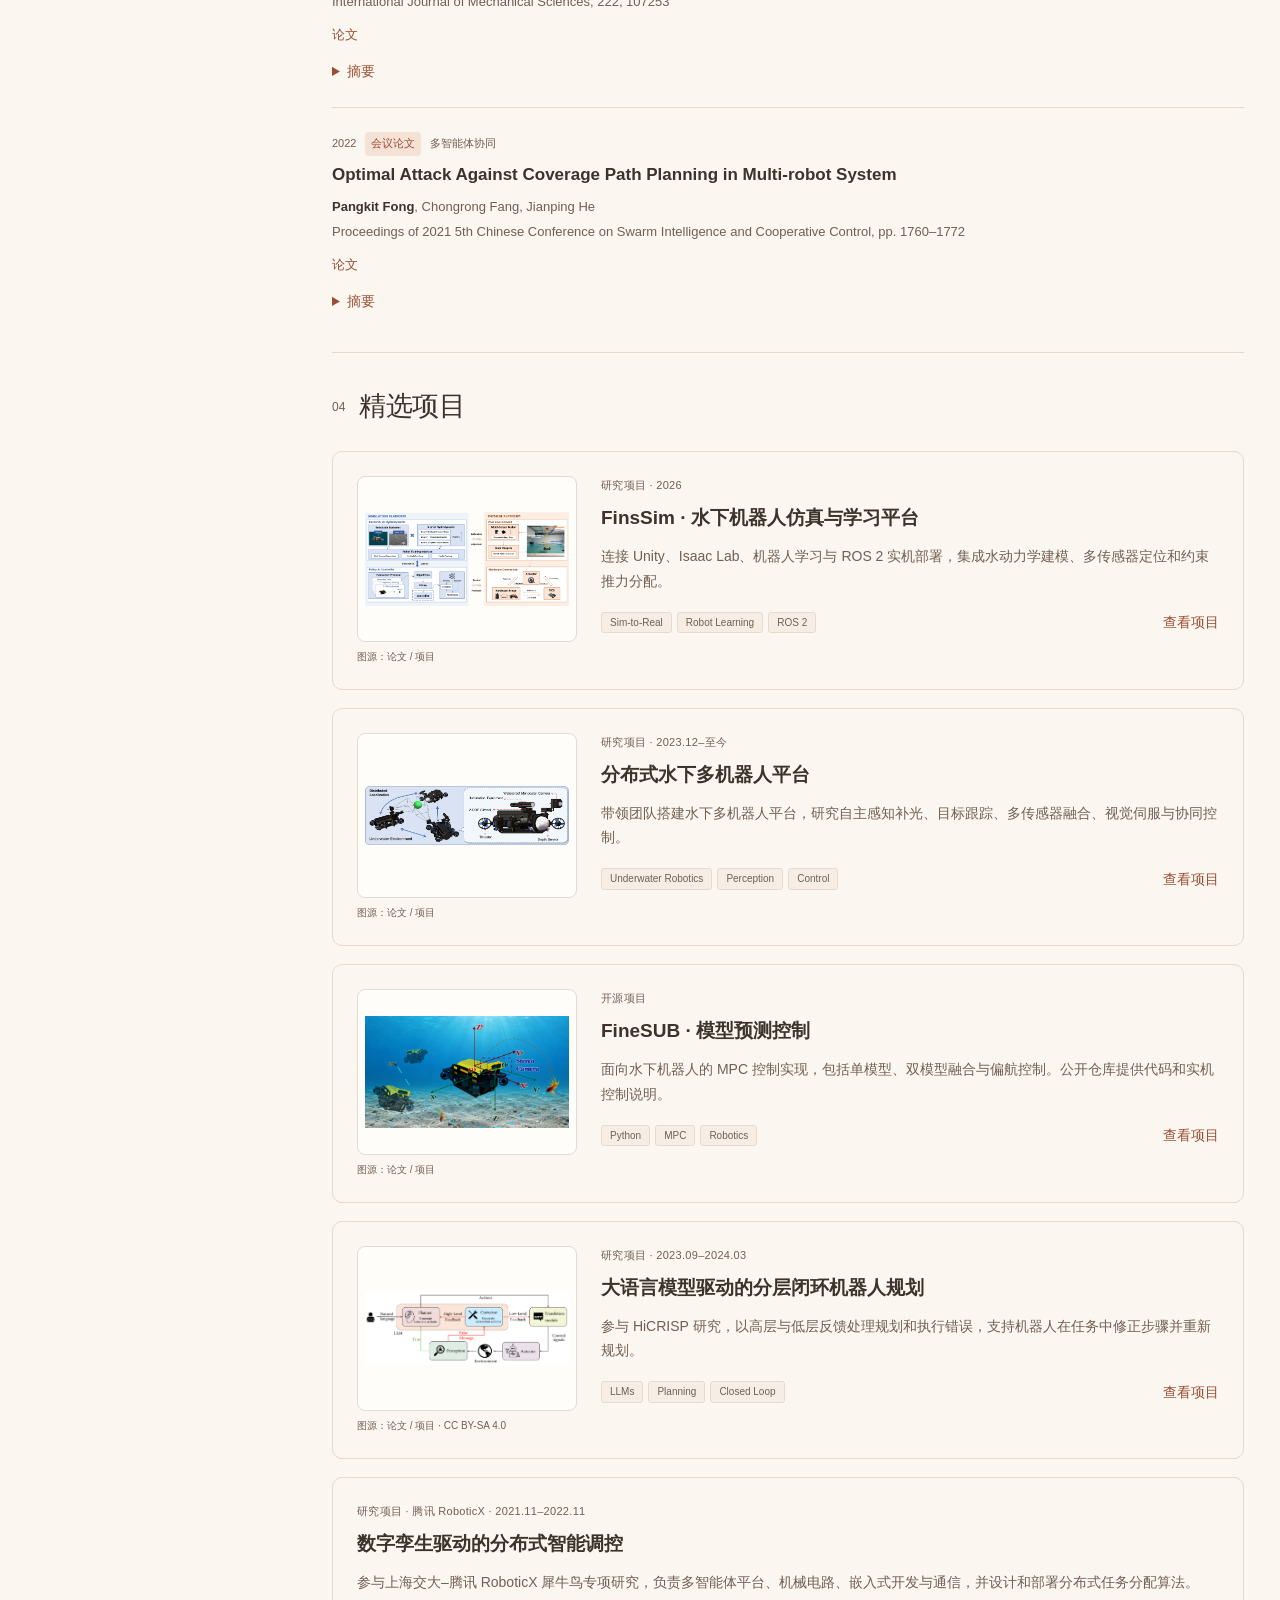
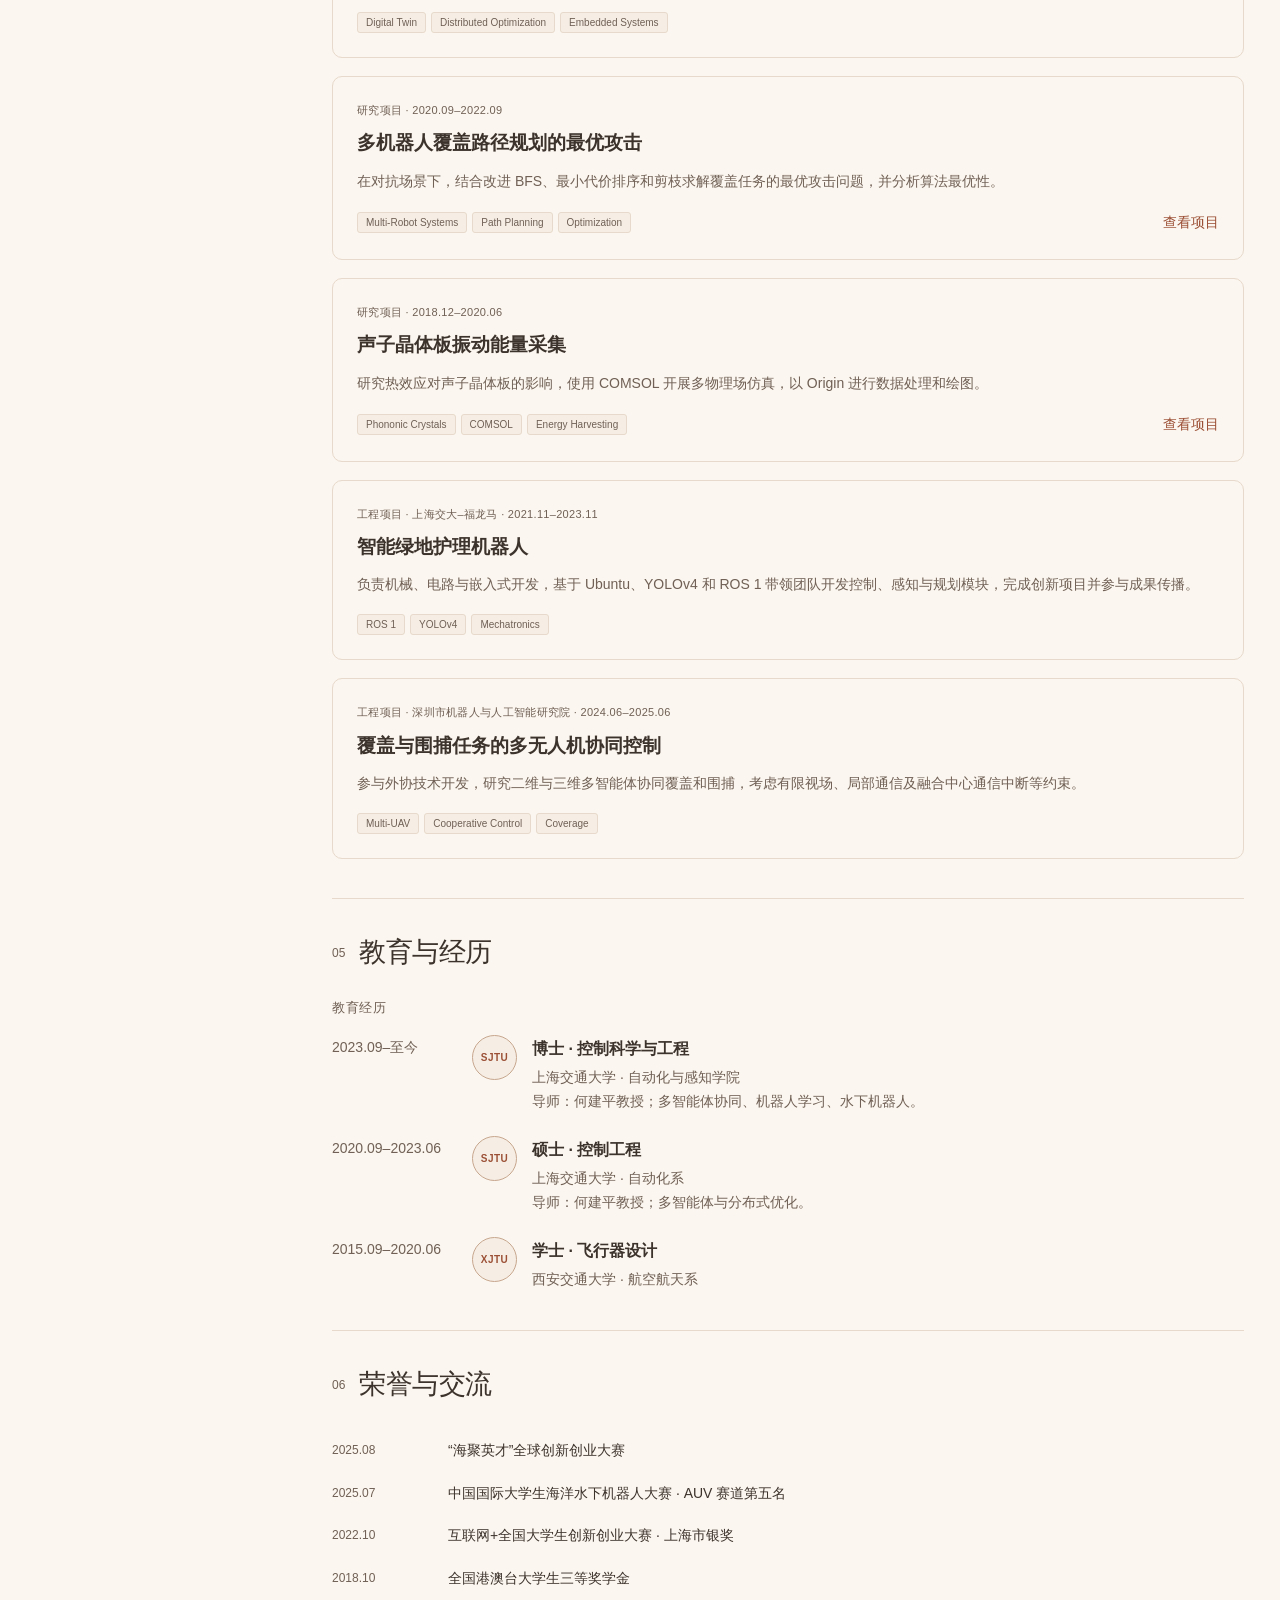
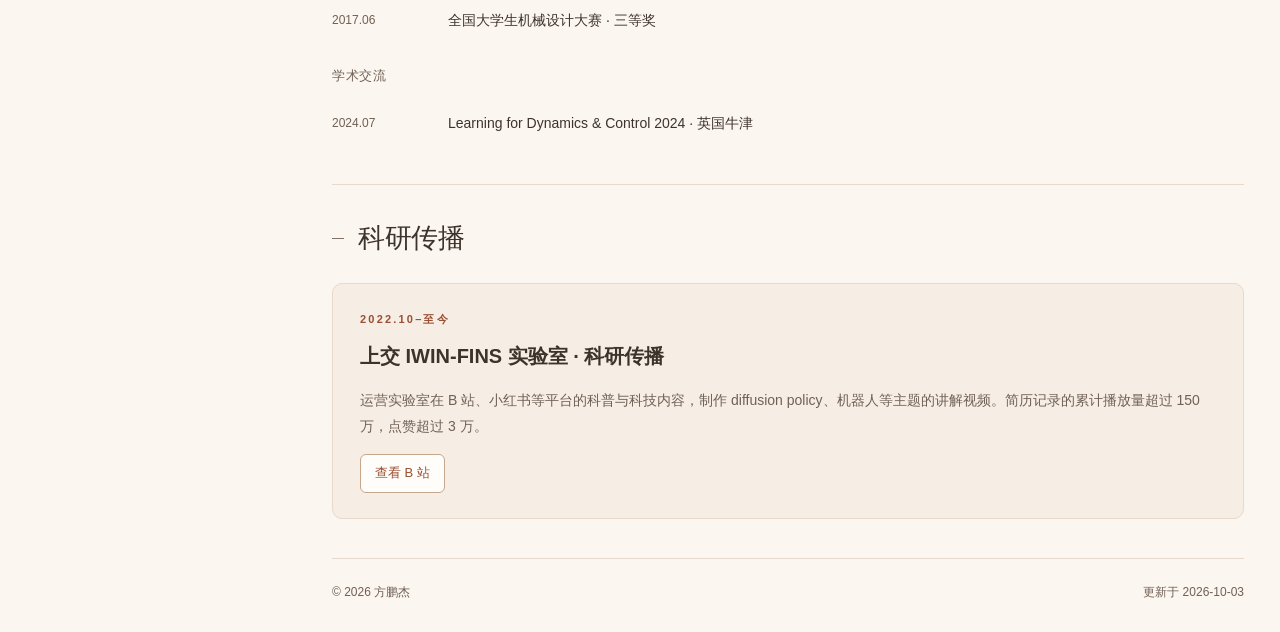
==== commit d839bf61: "Publish light warm colours across homepage, personal pages and CV" ====
--- a/index.html
+++ b/index.html
@@ -1,4 +1,4 @@
-<!doctype html><html lang="zh-CN"><head><meta charset="utf-8"><meta name="viewport" content="width=device-width,initial-scale=1"><meta name="description" content="方鹏杰（Fong Pangkit），上海交通大学博士生，研究水下机器人、多智能体协同与机器人学习。"><meta name="author" content="Fong Pangkit"><meta name="theme-color" content="#1746a2"><link rel="canonical" href="https://fpj-gaoge.github.io/"><link rel="alternate" hreflang="zh-CN" href="https://fpj-gaoge.github.io/"><link rel="alternate" hreflang="en" href="https://fpj-gaoge.github.io/en/"><link rel="alternate" hreflang="x-default" href="https://fpj-gaoge.github.io/"><meta property="og:type" content="website"><meta property="og:title" content="方鹏杰 · 学术主页"><meta property="og:description" content="方鹏杰（Fong Pangkit），上海交通大学博士生，研究水下机器人、多智能体协同与机器人学习。"><meta property="og:url" content="https://fpj-gaoge.github.io/"><meta property="og:locale" content="zh_CN"><title>方鹏杰 · 学术主页</title><link rel="icon" type="image/svg+xml" href="data:image/svg+xml,%3Csvg xmlns='http://www.w3.org/2000/svg' viewBox='0 0 64 64'%3E%3Crect width='64' height='64' rx='12' fill='%231746a2'/%3E%3Cpath d='M20 47V17h26v6H27v7h16v6H27v11z' fill='white'/%3E%3C/svg%3E"><link rel="stylesheet" href="/style.css"><link rel="stylesheet" href="/enhancements.css"><script type="application/ld+json">{"@context":"https://schema.org","@type":"Person","name":"Fong Pangkit","alternateName":"方鹏杰","url":"https://fpj-gaoge.github.io/","image":"https://fpj-gaoge.github.io/assets/portrait.jpg","jobTitle":"PhD Student · Control Science & Engineering","affiliation":{"@type":"CollegeOrUniversity","name":"Shanghai Jiao Tong University"},"alumniOf":{"@type":"CollegeOrUniversity","name":"Xi'an Jiaotong University"},"knowsAbout":["Underwater Robotics","Multi-Agent Coordination","Robot Learning & Planning"],"sameAs":["https://github.com/FPJ-GAOGE","https://scholar.google.com.hk/citations?user=u5ba-IQAAAAJ&hl=zh-CN"]}</script><script defer src="/profile.js"></script><script defer src="/render.js"></script><script defer src="/app.js"></script></head><body><a class="skip-link" href="#main">跳到正文</a><header class="site-header"><div class="header-inner"><a class="wordmark" href="#about" aria-label="方鹏杰"><span class="brand-initials">PF<span class="brand-dot">.</span></span><span class="wordmark-label">学术主页</span></a><nav class="top-nav" aria-label="主导航"><a href="#about">关于我</a><a href="#research">研究方向</a><a href="#publications">论文发表</a><a href="#projects">精选项目</a><a href="/beyond/" class="beyond-link">除了学术之外</a></nav><a class="language-toggle" id="language-toggle" href="/en/" lang="en" aria-label="Switch to English"><span class="language-icon" aria-hidden="true">文/A</span><span>EN</span></a></div></header>
+<!doctype html><html lang="zh-CN"><head><meta charset="utf-8"><meta name="viewport" content="width=device-width,initial-scale=1"><meta name="description" content="方鹏杰（Fong Pangkit），上海交通大学博士生，研究水下机器人、多智能体协同与机器人学习。"><meta name="author" content="Fong Pangkit"><meta name="theme-color" content="#fbf6ef"><link rel="canonical" href="https://fpj-gaoge.github.io/"><link rel="alternate" hreflang="zh-CN" href="https://fpj-gaoge.github.io/"><link rel="alternate" hreflang="en" href="https://fpj-gaoge.github.io/en/"><link rel="alternate" hreflang="x-default" href="https://fpj-gaoge.github.io/"><meta property="og:type" content="website"><meta property="og:title" content="方鹏杰 · 学术主页"><meta property="og:description" content="方鹏杰（Fong Pangkit），上海交通大学博士生，研究水下机器人、多智能体协同与机器人学习。"><meta property="og:url" content="https://fpj-gaoge.github.io/"><meta property="og:locale" content="zh_CN"><title>方鹏杰 · 学术主页</title><link rel="icon" type="image/svg+xml" href="data:image/svg+xml,%3Csvg xmlns='http://www.w3.org/2000/svg' viewBox='0 0 64 64'%3E%3Crect width='64' height='64' rx='12' fill='%239b4f35'/%3E%3Cpath d='M20 47V17h26v6H27v7h16v6H27v11z' fill='white'/%3E%3C/svg%3E"><link rel="stylesheet" href="/style.css?v=warm-20261003"><link rel="stylesheet" href="/enhancements.css?v=warm-20261003"><script type="application/ld+json">{"@context":"https://schema.org","@type":"Person","name":"Fong Pangkit","alternateName":"方鹏杰","url":"https://fpj-gaoge.github.io/","image":"https://fpj-gaoge.github.io/assets/portrait.jpg","jobTitle":"PhD Student · Control Science & Engineering","affiliation":{"@type":"CollegeOrUniversity","name":"Shanghai Jiao Tong University"},"alumniOf":{"@type":"CollegeOrUniversity","name":"Xi'an Jiaotong University"},"knowsAbout":["Underwater Robotics","Multi-Agent Coordination","Robot Learning & Planning"],"sameAs":["https://github.com/FPJ-GAOGE","https://scholar.google.com.hk/citations?user=u5ba-IQAAAAJ&hl=zh-CN"]}</script><script defer src="/profile.js"></script><script defer src="/render.js"></script><script defer src="/app.js"></script></head><body><a class="skip-link" href="#main">跳到正文</a><header class="site-header"><div class="header-inner"><a class="wordmark" href="#about" aria-label="方鹏杰"><span class="brand-initials">PF<span class="brand-dot">.</span></span><span class="wordmark-label">学术主页</span></a><nav class="top-nav" aria-label="主导航"><a href="#about">关于我</a><a href="#research">研究方向</a><a href="#publications">论文发表</a><a href="#projects">精选项目</a><a href="/beyond/" class="beyond-link">除了学术之外</a></nav><a class="language-toggle" id="language-toggle" href="/en/" lang="en" aria-label="Switch to English"><span class="language-icon" aria-hidden="true">文/A</span><span>EN</span></a></div></header>
     <div class="page-layout"><aside class="profile-sidebar" aria-label="个人信息"><div id="portrait" class="portrait"><img src="/assets/portrait.jpg" alt="方鹏杰" width="208" height="208"></div><h1 id="profile-name">方鹏杰</h1><p class="profile-role">控制科学与工程 · 博士生</p><p class="profile-affiliation">上海交通大学
 自动化与感知学院</p><p class="profile-location">中国 · 上海</p><div class="profile-links"><a href="mailto:fpjgaoge@gmail.com">电子邮箱</a><a href="https://scholar.google.com.hk/citations?user=u5ba-IQAAAAJ&amp;hl=zh-CN" target="_blank" rel="noopener noreferrer">Google Scholar</a><a href="https://github.com/FPJ-GAOGE" target="_blank" rel="noopener noreferrer">GitHub</a><a href="/cv/">简历</a></div><div class="sidebar-rule"></div><p class="sidebar-label">本页内容</p><nav class="section-nav" aria-label="本页内容"><a href="#about" class="active" aria-current="location"><span>关于我</span><span class="section-number">01</span></a><a href="#news"><span>最新动态</span><span class="section-number">—</span></a><a href="#research"><span>研究方向</span><span class="section-number">02</span></a><a href="#publications"><span>论文发表</span><span class="section-number">03</span></a><a href="#projects"><span>精选项目</span><span class="section-number">04</span></a><a href="#background"><span>教育与经历</span><span class="section-number">05</span></a><a href="#awards"><span>荣誉与交流</span><span class="section-number">06</span></a><a href="#outreach"><span>科研传播</span><span class="section-number">—</span></a><a href="/beyond/" class="beyond-link">除了学术之外</a></nav><p class="sidebar-note">感知 · 规划 · 控制</p></aside>
     <main id="main" tabindex="-1"><section id="about" class="about-section"><p class="eyebrow">感知 · 规划 · 控制</p><h2 class="intro-title">从算法到真实机器人系统<span class="title-period">.</span></h2><p class="intro-bio">我是上海交通大学控制科学与工程专业博士生，导师为何建平教授。我的研究围绕多智能体协同、机器人学习与水下机器人展开，关注感知、规划与控制如何在真实机器人系统中协同工作。
--- a/style.css
+++ b/style.css
@@ -1,6 +1,6 @@
-:root{--ink:#172033;--muted:#626c7c;--blue:#1746a2;--blue-light:#edf3ff;--line:#e4e8ef;--surface:#f6f8fc;--serif:Georgia,'Noto Serif SC','Songti SC',SimSun,serif;--sans:Inter,-apple-system,BlinkMacSystemFont,'Segoe UI','Microsoft YaHei',sans-serif}
-*{box-sizing:border-box}html{scroll-behavior:smooth;scroll-padding-top:100px}body{margin:0;color:var(--ink);background:#fff;font-family:var(--sans);font-size:16px;line-height:1.75;-webkit-font-smoothing:antialiased}a{color:var(--blue);text-decoration:none;text-underline-offset:4px}a:hover{text-decoration:underline}button{font:inherit;cursor:pointer}a,button{-webkit-tap-highlight-color:transparent}a:focus-visible,button:focus-visible,summary:focus-visible{outline:3px solid #4a76d1;outline-offset:5px;border-radius:3px}[hidden]{display:none!important}::selection{background:#dce7ff}h1,h2,h3,p{margin-top:0}.skip-link{position:fixed;z-index:10;top:-80px;left:20px;padding:8px 18px;background:var(--blue);color:white}.skip-link:focus{top:8px}.site-header{border-bottom:1px solid var(--line);background:rgba(255,255,255,.97);position:sticky;top:0;z-index:5}.header-inner{max-width:1180px;margin:auto;min-height:80px;display:flex;align-items:center;gap:36px;padding:0 36px}.wordmark{display:flex;align-items:center;gap:16px;color:var(--ink);flex-shrink:0}.wordmark:hover{text-decoration:none}.brand-initials{font-size:25px;font-weight:750;letter-spacing:-1px}.brand-dot{color:var(--blue)}.wordmark-label{font-size:14px;color:var(--muted);border-left:1px solid var(--line);padding-left:16px}.top-nav{margin-left:auto;display:flex;gap:27px}.top-nav a{font-size:14px;color:var(--muted);white-space:nowrap}.top-nav a:hover{color:var(--blue)}.language-toggle{display:flex;align-items:center;gap:8px;border:1px solid var(--line);background:white;color:var(--ink);font-size:14px;padding:6px 11px;min-height:38px;border-radius:5px}.language-toggle:hover{border-color:#a9bad9;background:var(--surface)}.language-icon{font-size:12px;color:var(--muted)}.page-layout{max-width:1180px;margin:0 auto;display:grid;grid-template-columns:232px minmax(0,1fr);gap:80px;padding:62px 36px 0}.profile-sidebar{position:sticky;top:125px;align-self:start}.portrait{width:126px;height:126px;background:var(--blue-light);border:1px solid #dce6f7;border-radius:50%;display:flex;align-items:center;justify-content:center;margin-bottom:23px;overflow:hidden}.portrait span{font-family:var(--serif);font-size:36px;letter-spacing:-2px;color:var(--blue)}.portrait img{width:100%;height:100%;object-fit:cover}#profile-name{font-family:var(--serif);font-size:30px;font-weight:500;letter-spacing:-.5px;margin:0 0 4px;line-height:1.3}.profile-role{font-size:15px;margin:5px 0;color:var(--muted)}.profile-affiliation,.profile-location{font-size:14px;color:var(--muted);margin:5px 0}.profile-links{display:flex;flex-wrap:wrap;gap:9px 16px;font-size:14px;margin:19px 0 0}.profile-links a{display:inline-flex;align-items:center;gap:7px}.link-icon{width:16px;height:16px;flex-shrink:0;stroke:currentColor;fill:none;stroke-width:1.6;stroke-linecap:round;stroke-linejoin:round}.sidebar-rule{border-top:1px solid var(--line);margin:29px 0 23px}.sidebar-label{font-size:12px;letter-spacing:1.4px;color:var(--muted);margin-bottom:12px}.section-nav{display:flex;flex-direction:column;gap:3px}.section-nav a{display:flex;align-items:center;justify-content:space-between;color:var(--muted);font-size:14px;padding:8px 12px;border-left:2px solid transparent;transition:color .2s,background .2s}.section-nav a:hover{background:var(--surface);text-decoration:none;color:var(--blue)}.section-nav a.active{border-color:var(--blue);background:var(--blue-light);color:var(--blue)}.section-number{font-size:12px;opacity:.65}.sidebar-note{font-size:13px;color:#818997;margin:29px 0 0}main{min-width:0}.about-section{padding-bottom:47px}.eyebrow{color:var(--blue);font-size:12px;font-weight:600;letter-spacing:2.2px;margin:1px 0 20px}.intro-title{font-family:var(--serif);font-size:52px;font-weight:500;letter-spacing:-1.8px;line-height:1.25;margin:0 0 25px}.title-period{color:var(--blue)}.intro-bio{font-size:17px;line-height:1.95;max-width:700px;margin-bottom:25px;white-space:pre-line}.intro-links{display:flex;flex-wrap:wrap;gap:12px}.intro-links a{display:inline-flex;gap:8px;align-items:center;font-size:14px;border:1px solid var(--line);border-radius:5px;padding:6px 13px;min-height:38px}.intro-links a:hover{border-color:#a9bad9;background:var(--surface);text-decoration:none}.content-section{border-top:1px solid var(--line);padding:35px 0 39px}.section-heading{display:flex;align-items:center;gap:14px;margin-bottom:25px}.heading-index{font-size:12px;font-weight:500;color:#8993a4}.section-heading h2{font-family:var(--serif);font-size:27px;font-weight:500;letter-spacing:-.5px;line-height:1.4;margin:0}.empty-state{color:var(--muted);font-size:15px;padding:15px 19px;border-left:2px solid #cddaf0;background:var(--surface);margin:0}.research-list{display:grid;grid-template-columns:repeat(2,minmax(0,1fr));gap:17px}.research-list>.empty-state{grid-column:1/-1}.research-item{border:1px solid var(--line);padding:22px;border-radius:5px}.research-item h3{font-size:17px;margin:0 0 10px;font-weight:600}.research-item p{font-size:15px;color:var(--muted);margin:0}.news-row{display:grid;grid-template-columns:100px 1fr;gap:17px;padding:9px 0}.news-row time{font-size:14px;color:var(--muted);font-variant-numeric:tabular-nums}.news-row p{font-size:15px;margin:0}.publication-filters{display:flex;flex-wrap:wrap;gap:8px;margin-bottom:23px}.filter-button{border:1px solid var(--line);background:white;color:var(--muted);padding:5px 13px;border-radius:4px;font-size:14px;min-height:36px}.filter-button[aria-pressed=true]{background:var(--blue);border-color:var(--blue);color:white}.publication{padding:22px 0;border-bottom:1px solid var(--line)}.publication:first-child{padding-top:0}.publication:last-child{border-bottom:0;padding-bottom:0}.publication-meta{font-size:13px;color:var(--muted);margin-bottom:6px}.publication h3{font-size:18px;line-height:1.6;font-weight:600;margin-bottom:6px}.publication .authors,.publication .venue{font-size:14px;color:var(--muted);margin:3px 0}.paper-links{display:flex;gap:17px;flex-wrap:wrap;font-size:14px;margin-top:11px}.publication details{margin-top:12px;font-size:14px;color:var(--muted)}summary{cursor:pointer;color:var(--blue);width:fit-content}details p{margin:10px 0 0}.project{padding:25px 26px;border:1px solid var(--line);border-radius:6px;position:relative}.project:before{content:'';position:absolute;top:25px;bottom:25px;left:0;width:3px;background:var(--blue)}.project+.project{margin-top:16px}.project-meta{font-size:12px;color:var(--muted);letter-spacing:1.3px;margin:0 0 9px}.project h3{font-size:20px;font-weight:600;line-height:1.5;margin:0 0 12px}.project p{font-size:15px;color:var(--muted);margin-bottom:20px}.project-bottom{display:flex;align-items:center;justify-content:space-between;gap:16px;flex-wrap:wrap}.tags{display:flex;flex-wrap:wrap;gap:7px}.tag{background:var(--surface);color:var(--muted);border:1px solid var(--line);padding:1px 8px;border-radius:3px;font-size:12px}.project-bottom a{font-size:14px;font-weight:500;display:inline-flex;align-items:center;gap:7px}.timeline-group+.timeline-group{margin-top:26px}.timeline-label{color:var(--muted);font-size:13px;letter-spacing:.5px;font-weight:500;margin-bottom:15px}.timeline-entry{display:grid;grid-template-columns:120px minmax(0,1fr);gap:20px;margin-bottom:22px}.timeline-entry:last-child{margin-bottom:0}.timeline-entry time{font-size:14px;color:var(--muted);font-variant-numeric:tabular-nums}.timeline-entry h3{font-size:16px;font-weight:600;margin:0 0 2px}.timeline-entry p{font-size:14px;color:var(--muted);margin:0}.service-item{font-size:15px;color:var(--muted);margin:12px 0}.contact-intro{font-size:15px;color:var(--muted);margin-bottom:18px}.contact-links{display:flex;gap:12px;flex-wrap:wrap}.contact-links a{display:flex;align-items:center;gap:9px;border:1px solid var(--line);padding:9px 16px;border-radius:5px;font-size:14px;overflow-wrap:anywhere}.contact-links a:hover{background:var(--surface);text-decoration:none}.site-footer{padding:23px 0 29px;border-top:1px solid var(--line);display:flex;justify-content:space-between;gap:16px;flex-wrap:wrap;font-size:12px;color:#818997}.noscript-note{margin:30px auto;max-width:900px;padding:16px;color:var(--muted)}
-.portrait img{object-position:50% 30%}.profile-affiliation{white-space:pre-line}.research-list{grid-template-columns:1fr}.research-item{background:var(--surface);border:none;border-left:2px solid #cddaf0;border-radius:0}.research-item h3{margin-bottom:7px}.research-item p{font-size:15px}.activities-heading{margin-top:23px}.authors strong{font-weight:650;color:var(--ink)}.project-meta{letter-spacing:.3px}.profile-role{line-height:1.6}.section-nav a{padding-top:6px;padding-bottom:6px}
+:root{--ink:#3d332d;--muted:#706055;--accent:#9b4f35;--accent-soft:#f3e2d5;--line:#e7d9cb;--surface:#f6eee5;--page:#fbf6ef;--paper:#fffdf9;--on-accent:#fffdf9;--accent-hover:#7c3e2a;--line-strong:#c7a68e;--focus:#9b4f35;--selection:#edd4bc;--diagram-line:#a3765b;--map-surface:#faf2e7;--map-land:#e3d8c9;--ochre:#b48a4e;--ochre-ink:#816022;--ochre-soft:#f9f0df;--rose-soft:#f6e7e0;--serif:Georgia,'Noto Serif SC','Songti SC',SimSun,serif;--sans:Inter,-apple-system,BlinkMacSystemFont,'Segoe UI','Microsoft YaHei',sans-serif}
+*{box-sizing:border-box}html{scroll-behavior:smooth;scroll-padding-top:100px}body{margin:0;color:var(--ink);background:var(--page);font-family:var(--sans);font-size:16px;line-height:1.75;-webkit-font-smoothing:antialiased}a{color:var(--accent);text-decoration:none;text-underline-offset:4px}a:hover{text-decoration:underline}button{font:inherit;cursor:pointer}a,button{-webkit-tap-highlight-color:transparent}a:focus-visible,button:focus-visible,summary:focus-visible{outline:3px solid var(--focus);outline-offset:5px;border-radius:3px}[hidden]{display:none!important}::selection{background:var(--selection)}h1,h2,h3,p{margin-top:0}.skip-link{position:fixed;z-index:10;top:-80px;left:20px;padding:8px 18px;background:var(--accent);color:var(--on-accent)}.skip-link:focus{top:8px}.site-header{border-bottom:1px solid var(--line);background:rgba(251,246,239,.97);position:sticky;top:0;z-index:5}.header-inner{max-width:1180px;margin:auto;min-height:80px;display:flex;align-items:center;gap:36px;padding:0 36px}.wordmark{display:flex;align-items:center;gap:16px;color:var(--ink);flex-shrink:0}.wordmark:hover{text-decoration:none}.brand-initials{font-size:25px;font-weight:750;letter-spacing:-1px}.brand-dot{color:var(--accent)}.wordmark-label{font-size:14px;color:var(--muted);border-left:1px solid var(--line);padding-left:16px}.top-nav{margin-left:auto;display:flex;gap:27px}.top-nav a{font-size:14px;color:var(--muted);white-space:nowrap}.top-nav a:hover{color:var(--accent)}.language-toggle{display:flex;align-items:center;gap:8px;border:1px solid var(--line);background:var(--paper);color:var(--ink);font-size:14px;padding:6px 11px;min-height:38px;border-radius:5px}.language-toggle:hover{border-color:var(--line-strong);background:var(--surface)}.language-icon{font-size:12px;color:var(--muted)}.page-layout{max-width:1180px;margin:0 auto;display:grid;grid-template-columns:232px minmax(0,1fr);gap:80px;padding:62px 36px 0}.profile-sidebar{position:sticky;top:125px;align-self:start}.portrait{width:126px;height:126px;background:var(--accent-soft);border:1px solid var(--line-strong);border-radius:50%;display:flex;align-items:center;justify-content:center;margin-bottom:23px;overflow:hidden}.portrait span{font-family:var(--serif);font-size:36px;letter-spacing:-2px;color:var(--accent)}.portrait img{width:100%;height:100%;object-fit:cover}#profile-name{font-family:var(--serif);font-size:30px;font-weight:500;letter-spacing:-.5px;margin:0 0 4px;line-height:1.3}.profile-role{font-size:15px;margin:5px 0;color:var(--muted)}.profile-affiliation,.profile-location{font-size:14px;color:var(--muted);margin:5px 0}.profile-links{display:flex;flex-wrap:wrap;gap:9px 16px;font-size:14px;margin:19px 0 0}.profile-links a{display:inline-flex;align-items:center;gap:7px}.link-icon{width:16px;height:16px;flex-shrink:0;stroke:currentColor;fill:none;stroke-width:1.6;stroke-linecap:round;stroke-linejoin:round}.sidebar-rule{border-top:1px solid var(--line);margin:29px 0 23px}.sidebar-label{font-size:12px;letter-spacing:1.4px;color:var(--muted);margin-bottom:12px}.section-nav{display:flex;flex-direction:column;gap:3px}.section-nav a{display:flex;align-items:center;justify-content:space-between;color:var(--muted);font-size:14px;padding:8px 12px;border-left:2px solid transparent;transition:color .2s,background .2s}.section-nav a:hover{background:var(--surface);text-decoration:none;color:var(--accent)}.section-nav a.active{border-color:var(--accent);background:var(--accent-soft);color:var(--accent)}.section-number{font-size:12px;opacity:.65}.sidebar-note{font-size:13px;color:var(--muted);margin:29px 0 0}main{min-width:0}.about-section{padding-bottom:47px}.eyebrow{color:var(--accent);font-size:12px;font-weight:600;letter-spacing:2.2px;margin:1px 0 20px}.intro-title{font-family:var(--serif);font-size:52px;font-weight:500;letter-spacing:-1.8px;line-height:1.25;margin:0 0 25px}.title-period{color:var(--accent)}.intro-bio{font-size:17px;line-height:1.95;max-width:700px;margin-bottom:25px;white-space:pre-line}.intro-links{display:flex;flex-wrap:wrap;gap:12px}.intro-links a{display:inline-flex;gap:8px;align-items:center;font-size:14px;border:1px solid var(--line);border-radius:5px;padding:6px 13px;min-height:38px}.intro-links a:hover{border-color:var(--line-strong);background:var(--surface);text-decoration:none}.content-section{border-top:1px solid var(--line);padding:35px 0 39px}.section-heading{display:flex;align-items:center;gap:14px;margin-bottom:25px}.heading-index{font-size:12px;font-weight:500;color:var(--muted)}.section-heading h2{font-family:var(--serif);font-size:27px;font-weight:500;letter-spacing:-.5px;line-height:1.4;margin:0}.empty-state{color:var(--muted);font-size:15px;padding:15px 19px;border-left:2px solid var(--line-strong);background:var(--surface);margin:0}.research-list{display:grid;grid-template-columns:repeat(2,minmax(0,1fr));gap:17px}.research-list>.empty-state{grid-column:1/-1}.research-item{border:1px solid var(--line);padding:22px;border-radius:5px}.research-item h3{font-size:17px;margin:0 0 10px;font-weight:600}.research-item p{font-size:15px;color:var(--muted);margin:0}.news-row{display:grid;grid-template-columns:100px 1fr;gap:17px;padding:9px 0}.news-row time{font-size:14px;color:var(--muted);font-variant-numeric:tabular-nums}.news-row p{font-size:15px;margin:0}.publication-filters{display:flex;flex-wrap:wrap;gap:8px;margin-bottom:23px}.filter-button{border:1px solid var(--line);background:var(--paper);color:var(--muted);padding:5px 13px;border-radius:4px;font-size:14px;min-height:36px}.filter-button[aria-pressed=true]{background:var(--accent);border-color:var(--accent);color:var(--on-accent)}.publication{padding:22px 0;border-bottom:1px solid var(--line)}.publication:first-child{padding-top:0}.publication:last-child{border-bottom:0;padding-bottom:0}.publication-meta{font-size:13px;color:var(--muted);margin-bottom:6px}.publication h3{font-size:18px;line-height:1.6;font-weight:600;margin-bottom:6px}.publication .authors,.publication .venue{font-size:14px;color:var(--muted);margin:3px 0}.paper-links{display:flex;gap:17px;flex-wrap:wrap;font-size:14px;margin-top:11px}.publication details{margin-top:12px;font-size:14px;color:var(--muted)}summary{cursor:pointer;color:var(--accent);width:fit-content}details p{margin:10px 0 0}.project{padding:25px 26px;border:1px solid var(--line);border-radius:6px;position:relative}.project:before{content:'';position:absolute;top:25px;bottom:25px;left:0;width:3px;background:var(--accent)}.project+.project{margin-top:16px}.project-meta{font-size:12px;color:var(--muted);letter-spacing:1.3px;margin:0 0 9px}.project h3{font-size:20px;font-weight:600;line-height:1.5;margin:0 0 12px}.project p{font-size:15px;color:var(--muted);margin-bottom:20px}.project-bottom{display:flex;align-items:center;justify-content:space-between;gap:16px;flex-wrap:wrap}.tags{display:flex;flex-wrap:wrap;gap:7px}.tag{background:var(--surface);color:var(--muted);border:1px solid var(--line);padding:1px 8px;border-radius:3px;font-size:12px}.project-bottom a{font-size:14px;font-weight:500;display:inline-flex;align-items:center;gap:7px}.timeline-group+.timeline-group{margin-top:26px}.timeline-label{color:var(--muted);font-size:13px;letter-spacing:.5px;font-weight:500;margin-bottom:15px}.timeline-entry{display:grid;grid-template-columns:120px minmax(0,1fr);gap:20px;margin-bottom:22px}.timeline-entry:last-child{margin-bottom:0}.timeline-entry time{font-size:14px;color:var(--muted);font-variant-numeric:tabular-nums}.timeline-entry h3{font-size:16px;font-weight:600;margin:0 0 2px}.timeline-entry p{font-size:14px;color:var(--muted);margin:0}.service-item{font-size:15px;color:var(--muted);margin:12px 0}.contact-intro{font-size:15px;color:var(--muted);margin-bottom:18px}.contact-links{display:flex;gap:12px;flex-wrap:wrap}.contact-links a{display:flex;align-items:center;gap:9px;border:1px solid var(--line);padding:9px 16px;border-radius:5px;font-size:14px;overflow-wrap:anywhere}.contact-links a:hover{background:var(--surface);text-decoration:none}.site-footer{padding:23px 0 29px;border-top:1px solid var(--line);display:flex;justify-content:space-between;gap:16px;flex-wrap:wrap;font-size:12px;color:var(--muted)}.noscript-note{margin:30px auto;max-width:900px;padding:16px;color:var(--muted)}
+.portrait img{object-position:50% 30%}.profile-affiliation{white-space:pre-line}.research-list{grid-template-columns:1fr}.research-item{background:var(--surface);border:none;border-left:2px solid var(--line-strong);border-radius:0}.research-item h3{margin-bottom:7px}.research-item p{font-size:15px}.activities-heading{margin-top:23px}.authors strong{font-weight:650;color:var(--ink)}.project-meta{letter-spacing:.3px}.profile-role{line-height:1.6}.section-nav a{padding-top:6px;padding-bottom:6px}
 @media(min-width:1400px){.page-layout{gap:92px;padding-top:72px}.about-section{padding-bottom:53px}.content-section{padding-top:39px;padding-bottom:43px}}
 @media(max-width:1000px){.header-inner{gap:24px;padding:0 28px}.top-nav{gap:19px}.page-layout{padding:45px 28px 0;grid-template-columns:200px minmax(0,1fr);gap:42px}.intro-title{font-size:44px}.research-list{grid-template-columns:1fr}.profile-sidebar{top:115px}.timeline-entry{grid-template-columns:95px minmax(0,1fr);gap:14px}}
 @media(max-width:740px){html{scroll-padding-top:128px}.header-inner{padding:12px 20px;min-height:72px;gap:10px;flex-wrap:wrap}.wordmark{gap:12px}.wordmark-label{padding-left:12px}.language-toggle{margin-left:auto}.top-nav{order:3;width:100%;justify-content:space-between;margin:0;gap:16px;padding:8px 0 0;overflow-x:auto}.top-nav a{font-size:13px;min-height:29px}.page-layout{display:block;padding:30px 22px 0}.profile-sidebar{position:static;display:grid;grid-template-columns:76px minmax(0,1fr);column-gap:20px;align-items:start;margin-bottom:39px}.portrait{grid-column:1;grid-row:1/6;width:76px;height:76px;margin:0}.portrait span{font-size:25px}#profile-name{grid-column:2;font-size:27px;margin:0}.profile-role,.profile-affiliation,.profile-location,.profile-links{grid-column:2}.profile-role{margin:3px 0;font-size:14px}.profile-links{margin-top:10px;gap:8px 16px}.sidebar-rule,.sidebar-label,.section-nav,.sidebar-note{display:none}.intro-title{font-size:38px;margin-bottom:20px}.eyebrow{font-size:11px;letter-spacing:2px;margin-bottom:15px}.intro-bio{font-size:16px;line-height:1.9}.about-section{padding-bottom:31px}.content-section{padding:28px 0 31px}.section-heading{margin-bottom:20px;gap:12px}.section-heading h2{font-size:25px}.project{padding:21px}.project h3{font-size:18px}.project:before{top:21px;bottom:21px}.timeline-entry{grid-template-columns:1fr;gap:3px}.news-row{grid-template-columns:1fr;gap:1px}.site-footer{font-size:12px}.empty-state{padding:13px 16px}}
--- a/enhancements.css
+++ b/enhancements.css
@@ -1,17 +1,17 @@
 .header-inner,.page-layout{max-width:1340px}.page-layout{grid-template-columns:232px minmax(0,1fr);gap:64px}.intro-title{font-size:clamp(34px,3.4vw,48px);line-height:1.22;max-width:760px}.intro-bio{white-space:pre-line}.language-toggle,.language-toggle:hover{text-decoration:none}
-.meeting-cta{display:flex;align-items:center;justify-content:space-between;gap:24px;margin-top:30px;background:var(--surface);border:1px solid var(--line);border-radius:10px;padding:22px 24px}.meeting-cta h3{margin:0 0 5px;font-size:18px}.meeting-cta p{margin:0;color:var(--muted);font-size:14px;max-width:520px}.primary-link{display:inline-flex;align-items:center;justify-content:center;flex-shrink:0;background:var(--blue);color:white;padding:9px 18px;border-radius:6px;font-size:14px}.primary-link:hover{background:#103882;text-decoration:none}
-.research-list{grid-template-columns:repeat(3,minmax(0,1fr));gap:16px}.research-card{padding:20px;border:1px solid var(--line);border-radius:10px;background:linear-gradient(160deg,#f8faff,#fff);transition:transform .2s,border-color .2s,box-shadow .2s;overflow:hidden;min-width:0}.research-card:hover,.research-card:focus-visible{transform:translateY(-4px);border-color:#aac1ea;box-shadow:0 9px 26px #1746a20b}.research-card:focus-visible{outline:3px solid #4a76d1;outline-offset:4px}.research-card-top{display:flex;gap:10px;align-items:center;justify-content:space-between;color:var(--muted);font-size:10px;letter-spacing:.4px}.research-index{font-size:15px;font-weight:650;color:var(--blue)}.research-card h3{font-size:16px;line-height:1.5;margin:5px 0 10px}.research-card p{font-size:14px;line-height:1.7}
-.research-diagram{width:100%;height:auto;display:block;margin:15px 0 10px;overflow:visible}.research-diagram rect{fill:#eaf1fc;stroke:#b2c8ee;stroke-width:1.5}.research-diagram text{font:13px var(--sans);fill:#26476b;text-anchor:middle}.research-diagram path{stroke:#6c91bf;stroke-width:1.7}.research-diagram circle{fill:var(--blue);stroke:white;stroke-width:2}.research-diagram .agent-pulse{fill:none;stroke:#719acc;stroke-width:1;opacity:.18;transform-box:fill-box;transform-origin:center;animation:agent-pulse 3s ease-in-out infinite}.research-diagram .signal-line{stroke-dasharray:5 4;animation:signal-flow 5s linear infinite}@keyframes signal-flow{to{stroke-dashoffset:-36}}@keyframes agent-pulse{50%{transform:scale(1.2);opacity:.42}}
+.meeting-cta{display:flex;align-items:center;justify-content:space-between;gap:24px;margin-top:30px;background:var(--surface);border:1px solid var(--line);border-radius:10px;padding:22px 24px}.meeting-cta h3{margin:0 0 5px;font-size:18px}.meeting-cta p{margin:0;color:var(--muted);font-size:14px;max-width:520px}.primary-link{display:inline-flex;align-items:center;justify-content:center;flex-shrink:0;background:var(--accent);color:var(--on-accent);padding:9px 18px;border-radius:6px;font-size:14px}.primary-link:hover{background:var(--accent-hover);text-decoration:none}
+.research-list{grid-template-columns:repeat(3,minmax(0,1fr));gap:16px}.research-card{padding:20px;border:1px solid var(--line);border-radius:10px;background:linear-gradient(160deg,var(--paper),var(--surface));transition:transform .2s,border-color .2s,box-shadow .2s;overflow:hidden;min-width:0}.research-card:hover,.research-card:focus-visible{transform:translateY(-4px);border-color:var(--line-strong);box-shadow:0 9px 26px rgba(99,63,41,.07)}.research-card:focus-visible{outline:3px solid var(--focus);outline-offset:4px}.research-card-top{display:flex;gap:10px;align-items:center;justify-content:space-between;color:var(--muted);font-size:10px;letter-spacing:.4px}.research-index{font-size:15px;font-weight:650;color:var(--accent)}.research-card h3{font-size:16px;line-height:1.5;margin:5px 0 10px}.research-card p{font-size:14px;line-height:1.7}
+.research-diagram{width:100%;height:auto;display:block;margin:15px 0 10px;overflow:visible}.research-diagram rect{fill:var(--accent-soft);stroke:var(--line-strong);stroke-width:1.5}.research-diagram text{font:13px var(--sans);fill:var(--accent-hover);text-anchor:middle}.research-diagram path{stroke:var(--diagram-line);stroke-width:1.7}.research-diagram circle{fill:var(--accent);stroke:var(--paper);stroke-width:2}.research-diagram .agent-pulse{fill:none;stroke:var(--diagram-line);stroke-width:1;opacity:.18;transform-box:fill-box;transform-origin:center;animation:agent-pulse 3s ease-in-out infinite}.research-diagram .signal-line{stroke-dasharray:5 4;animation:signal-flow 5s linear infinite}@keyframes signal-flow{to{stroke-dashoffset:-36}}@keyframes agent-pulse{50%{transform:scale(1.2);opacity:.42}}
 .publication-intro{font-size:13px;line-height:1.8;color:var(--muted);margin-bottom:22px}.publication-filters{display:block;margin-bottom:12px}.filter-group{display:grid;grid-template-columns:92px 1fr;align-items:start;gap:10px;margin-bottom:12px}.filter-label{font-size:12px;color:var(--muted);padding-top:8px}.filter-group>div{display:flex;flex-wrap:wrap;gap:7px}.filter-button{font-size:12px;line-height:1.5;padding:6px 11px;border-radius:6px;min-height:34px}.publication-count{font-size:12px;color:var(--muted);margin:16px 0 22px}
-.publication{padding:24px 0}.publication-with-image{display:grid;grid-template-columns:190px minmax(0,1fr);gap:23px}.publication-body{min-width:0}.publication h3{font-size:17px;line-height:1.55;margin-bottom:8px}.publication h3 a{color:var(--ink)}.publication h3 a:hover{color:var(--blue)}.publication-meta{display:flex;align-items:center;flex-wrap:wrap;gap:9px;font-size:11px}.venue-badge{background:var(--blue-light);color:var(--blue);border-radius:4px;padding:2px 6px}.publication .authors,.publication .venue{font-size:13px;line-height:1.7}.paper-links{font-size:13px;gap:15px}
-.paper-figure,.project-figure{margin:0;min-width:0;align-self:start}.paper-figure>a,.project-figure>a{display:block;background:#fff;border:1px solid var(--line);border-radius:8px;overflow:hidden}.paper-figure img,.project-figure img{display:block;width:100%;height:auto;aspect-ratio:16/10;object-fit:contain;padding:7px;transition:transform .25s}.paper-figure>a:hover img,.project-figure>a:hover img{transform:scale(1.035)}figcaption{font-size:10px;line-height:1.6;color:var(--muted);margin-top:7px}figcaption a{color:var(--muted)}.text-button{border:0;background:none;padding:0;color:var(--blue);text-decoration:underline}
+.publication{padding:24px 0}.publication-with-image{display:grid;grid-template-columns:190px minmax(0,1fr);gap:23px}.publication-body{min-width:0}.publication h3{font-size:17px;line-height:1.55;margin-bottom:8px}.publication h3 a{color:var(--ink)}.publication h3 a:hover{color:var(--accent)}.publication-meta{display:flex;align-items:center;flex-wrap:wrap;gap:9px;font-size:11px}.venue-badge{background:var(--accent-soft);color:var(--accent);border-radius:4px;padding:2px 6px}.publication .authors,.publication .venue{font-size:13px;line-height:1.7}.paper-links{font-size:13px;gap:15px}
+.paper-figure,.project-figure{margin:0;min-width:0;align-self:start}.paper-figure>a,.project-figure>a{display:block;background:var(--paper);border:1px solid var(--line);border-radius:8px;overflow:hidden}.paper-figure img,.project-figure img{display:block;width:100%;height:auto;aspect-ratio:16/10;object-fit:contain;padding:7px;transition:transform .25s}.paper-figure>a:hover img,.project-figure>a:hover img{transform:scale(1.035)}figcaption{font-size:10px;line-height:1.6;color:var(--muted);margin-top:7px}figcaption a{color:var(--muted)}.text-button{border:0;background:none;padding:0;color:var(--accent);text-decoration:underline}
 .project{border-radius:10px;padding:24px}.project-with-image{display:grid;grid-template-columns:220px minmax(0,1fr);gap:24px}.project:before{display:none}.project h3{font-size:19px;line-height:1.45}.project p{font-size:14px;margin-bottom:17px}.project-meta{font-size:11px}.project-figure img{aspect-ratio:4/3}.tags{gap:5px}.tag{font-size:10px}.project-body{min-width:0}.project-bottom{gap:12px}.project+.project{margin-top:18px}
-.news-row{grid-template-columns:100px minmax(0,1fr);gap:16px}.news-row p{font-size:14px}.news-row time{font-size:12px;padding-top:2px}.older-news{margin-top:12px}.older-news>summary{font-size:13px;margin-bottom:12px}.timeline-content{display:flex;gap:15px;align-items:flex-start}.institution-mark{display:flex;align-items:center;justify-content:center;width:45px;height:45px;flex-shrink:0;border:1px solid #cddaf0;background:var(--surface);border-radius:50%;color:var(--blue);font-size:10px;font-weight:650;letter-spacing:.5px}.timeline-content>div{min-width:0}
-.outreach-card{background:var(--surface);border-radius:10px;padding:25px 27px;border:1px solid var(--line)}.outreach-card h3{font-size:20px;margin-bottom:13px}.outreach-card>p:not(.eyebrow){font-size:14px;color:var(--muted);line-height:1.9}.outreach-card .eyebrow{font-size:11px;margin-bottom:10px}.outreach-button{display:inline-block;border:1px solid #c5d4ed;padding:7px 14px;border-radius:6px;font-size:13px;background:white}.outreach-button:hover{text-decoration:none;background:var(--blue-light)}
+.news-row{grid-template-columns:100px minmax(0,1fr);gap:16px}.news-row p{font-size:14px}.news-row time{font-size:12px;padding-top:2px}.older-news{margin-top:12px}.older-news>summary{font-size:13px;margin-bottom:12px}.timeline-content{display:flex;gap:15px;align-items:flex-start}.institution-mark{display:flex;align-items:center;justify-content:center;width:45px;height:45px;flex-shrink:0;border:1px solid var(--line-strong);background:var(--surface);border-radius:50%;color:var(--accent);font-size:10px;font-weight:650;letter-spacing:.5px}.timeline-content>div{min-width:0}
+.outreach-card{background:var(--surface);border-radius:10px;padding:25px 27px;border:1px solid var(--line)}.outreach-card h3{font-size:20px;margin-bottom:13px}.outreach-card>p:not(.eyebrow){font-size:14px;color:var(--muted);line-height:1.9}.outreach-card .eyebrow{font-size:11px;margin-bottom:10px}.outreach-button{display:inline-block;border:1px solid var(--line-strong);padding:7px 14px;border-radius:6px;font-size:13px;background:var(--paper)}.outreach-button:hover{text-decoration:none;background:var(--accent-soft)}
 @media(max-width:1180px){.research-list{grid-template-columns:1fr}.research-card{display:grid;grid-template-columns:240px minmax(0,1fr);column-gap:24px;align-items:center}.research-card-top{grid-column:1/-1}.research-card .research-diagram{grid-column:1;grid-row:2/4}.research-card h3,.research-card p{grid-column:2}.research-card h3{align-self:end;margin-top:15px}.research-card p{align-self:start}.publication-with-image{grid-template-columns:160px minmax(0,1fr);gap:20px}.project-with-image{grid-template-columns:180px minmax(0,1fr);gap:20px}.page-layout{gap:44px}.filter-group{grid-template-columns:82px minmax(0,1fr)}}
 @media(max-width:1000px){.page-layout{grid-template-columns:200px minmax(0,1fr);gap:35px}.research-card{grid-template-columns:1fr}.research-card-top,.research-card .research-diagram,.research-card h3,.research-card p{grid-column:1;grid-row:auto}.research-card .research-diagram{max-width:360px;margin:10px auto}.publication-with-image{grid-template-columns:1fr}.paper-figure{width:min(100%,310px)}.project-with-image{grid-template-columns:1fr}.project-figure{width:min(100%,350px)}.meeting-cta{align-items:flex-start;flex-direction:column;gap:16px}.intro-title{font-size:38px}}
 @media(max-width:740px){.page-layout{display:block;padding:30px 22px 0}.intro-title{font-size:34px;line-height:1.25}.about-section{padding-bottom:30px}.meeting-cta{padding:20px;margin-top:24px}.research-card{padding:20px;grid-template-columns:220px minmax(0,1fr);column-gap:20px}.research-card .research-diagram{grid-column:1;grid-row:2/4}.research-card h3,.research-card p{grid-column:2}.research-card-top{grid-column:1/-1}.publication-with-image{grid-template-columns:180px minmax(0,1fr);gap:20px}.paper-figure{width:100%}.project-with-image{grid-template-columns:190px minmax(0,1fr);gap:20px}.project-figure{width:100%}.news-row{grid-template-columns:92px minmax(0,1fr)}.timeline-entry{grid-template-columns:1fr;gap:7px}.filter-group{grid-template-columns:1fr;gap:6px}.filter-label{padding-top:0}.publication-intro{font-size:12px}.publication-meta{gap:7px}}
 @media(max-width:520px){.page-layout{padding-left:18px;padding-right:18px}.header-inner{padding-left:18px;padding-right:18px}.profile-sidebar{grid-template-columns:120px minmax(0,1fr);column-gap:18px}.portrait{width:120px;height:120px}#profile-name{font-size:25px}.profile-links{font-size:12px;gap:7px 12px}.profile-affiliation,.profile-location{font-size:12px}.intro-title{font-size:30px}.research-card{display:block}.research-card .research-diagram{max-width:330px}.research-card h3{font-size:18px}.publication-with-image,.project-with-image{display:block}.paper-figure,.project-figure{width:100%;max-width:none;margin-bottom:18px}.paper-figure img{aspect-ratio:16/9;max-height:210px}.project-figure img{aspect-ratio:16/10;max-height:240px}.publication h3{font-size:17px}.project{padding:20px}.news-row{grid-template-columns:1fr;gap:2px}.meeting-cta h3{font-size:17px}.contact-links a{max-width:100%}.outreach-card{padding:22px}.section-heading h2{font-size:24px}}
 @media(prefers-reduced-motion:reduce){.research-diagram *{animation:none!important}.research-card,.paper-figure img,.project-figure img{transition:none;transform:none!important}}
-.top-nav .beyond-link{color:var(--blue);font-weight:600}.section-nav .beyond-link{border-top:1px solid var(--line);margin-top:12px;padding-top:16px;color:var(--blue)}
+.top-nav .beyond-link{color:var(--accent);font-weight:600}.section-nav .beyond-link{border-top:1px solid var(--line);margin-top:12px;padding-top:16px;color:var(--accent)}
 @media(max-width:740px){.top-nav{flex-wrap:wrap;justify-content:flex-start;overflow:visible;column-gap:18px;row-gap:0}html{scroll-padding-top:160px}}
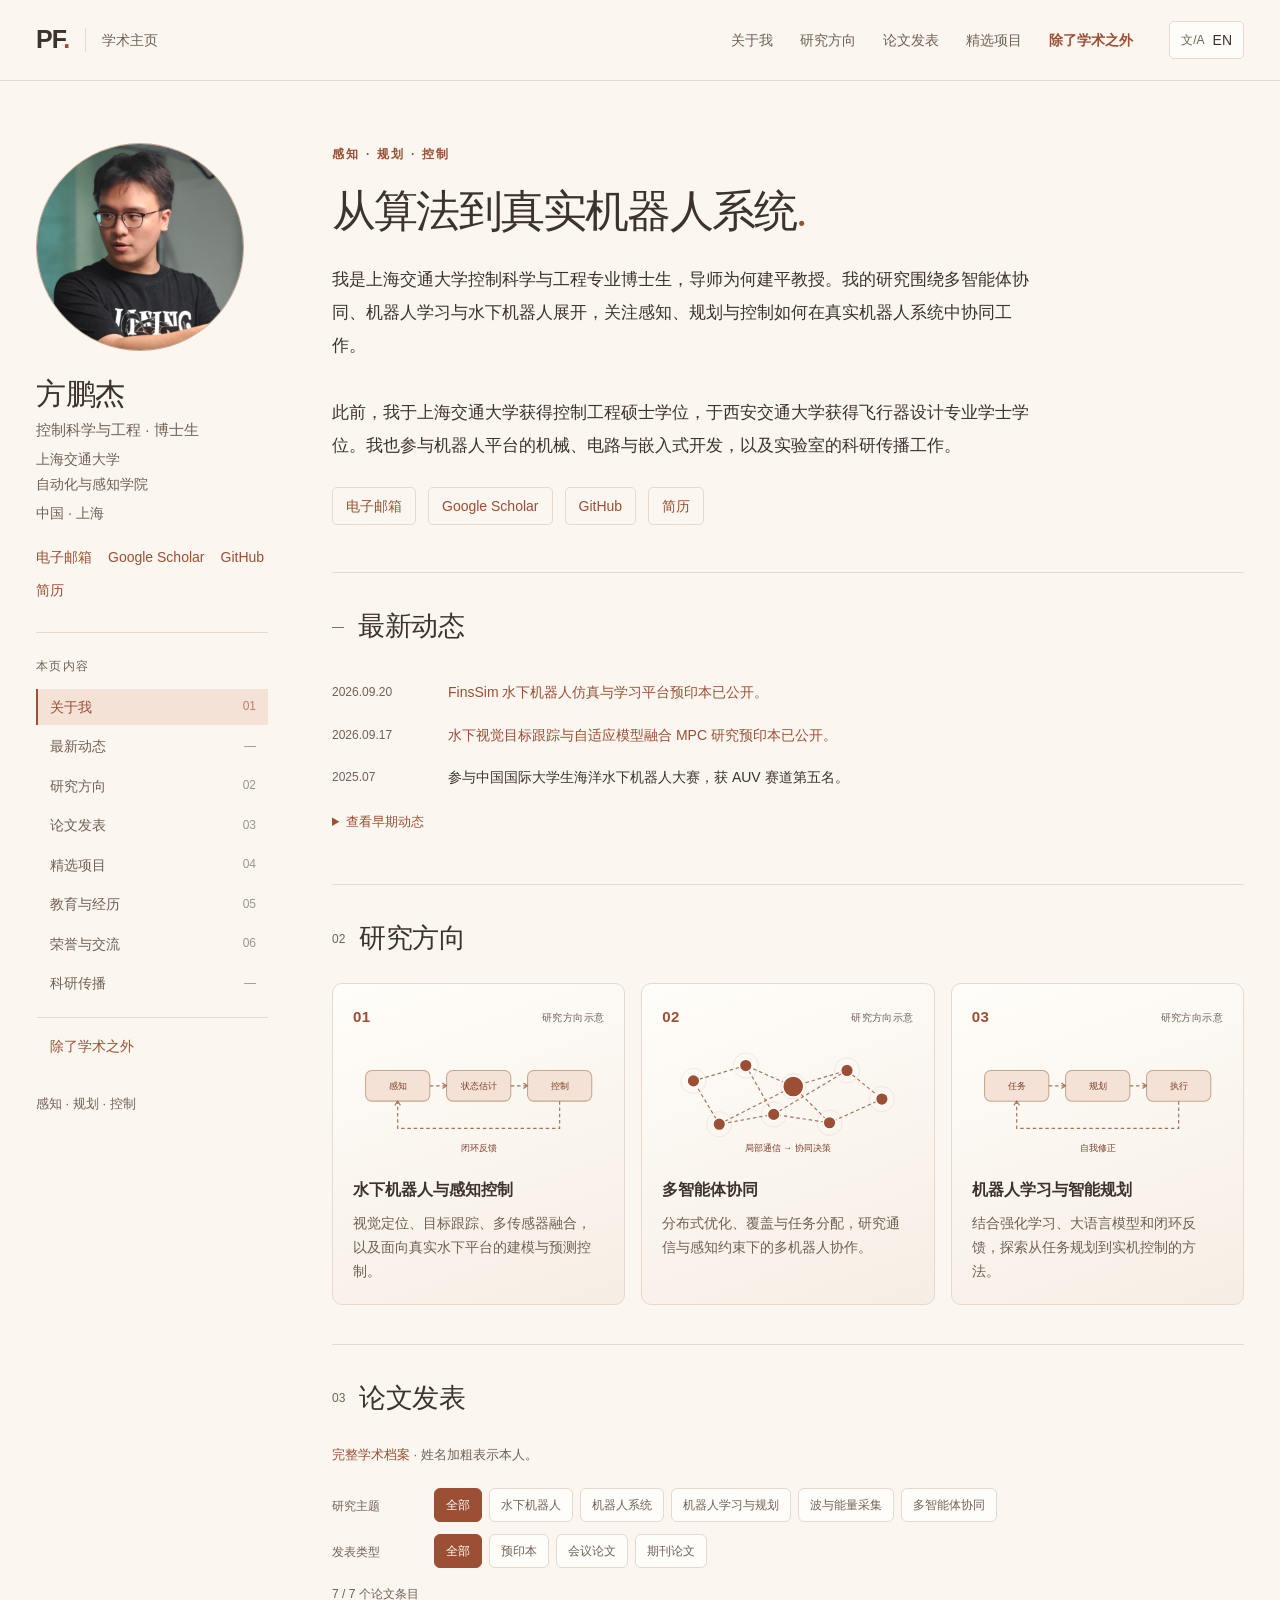
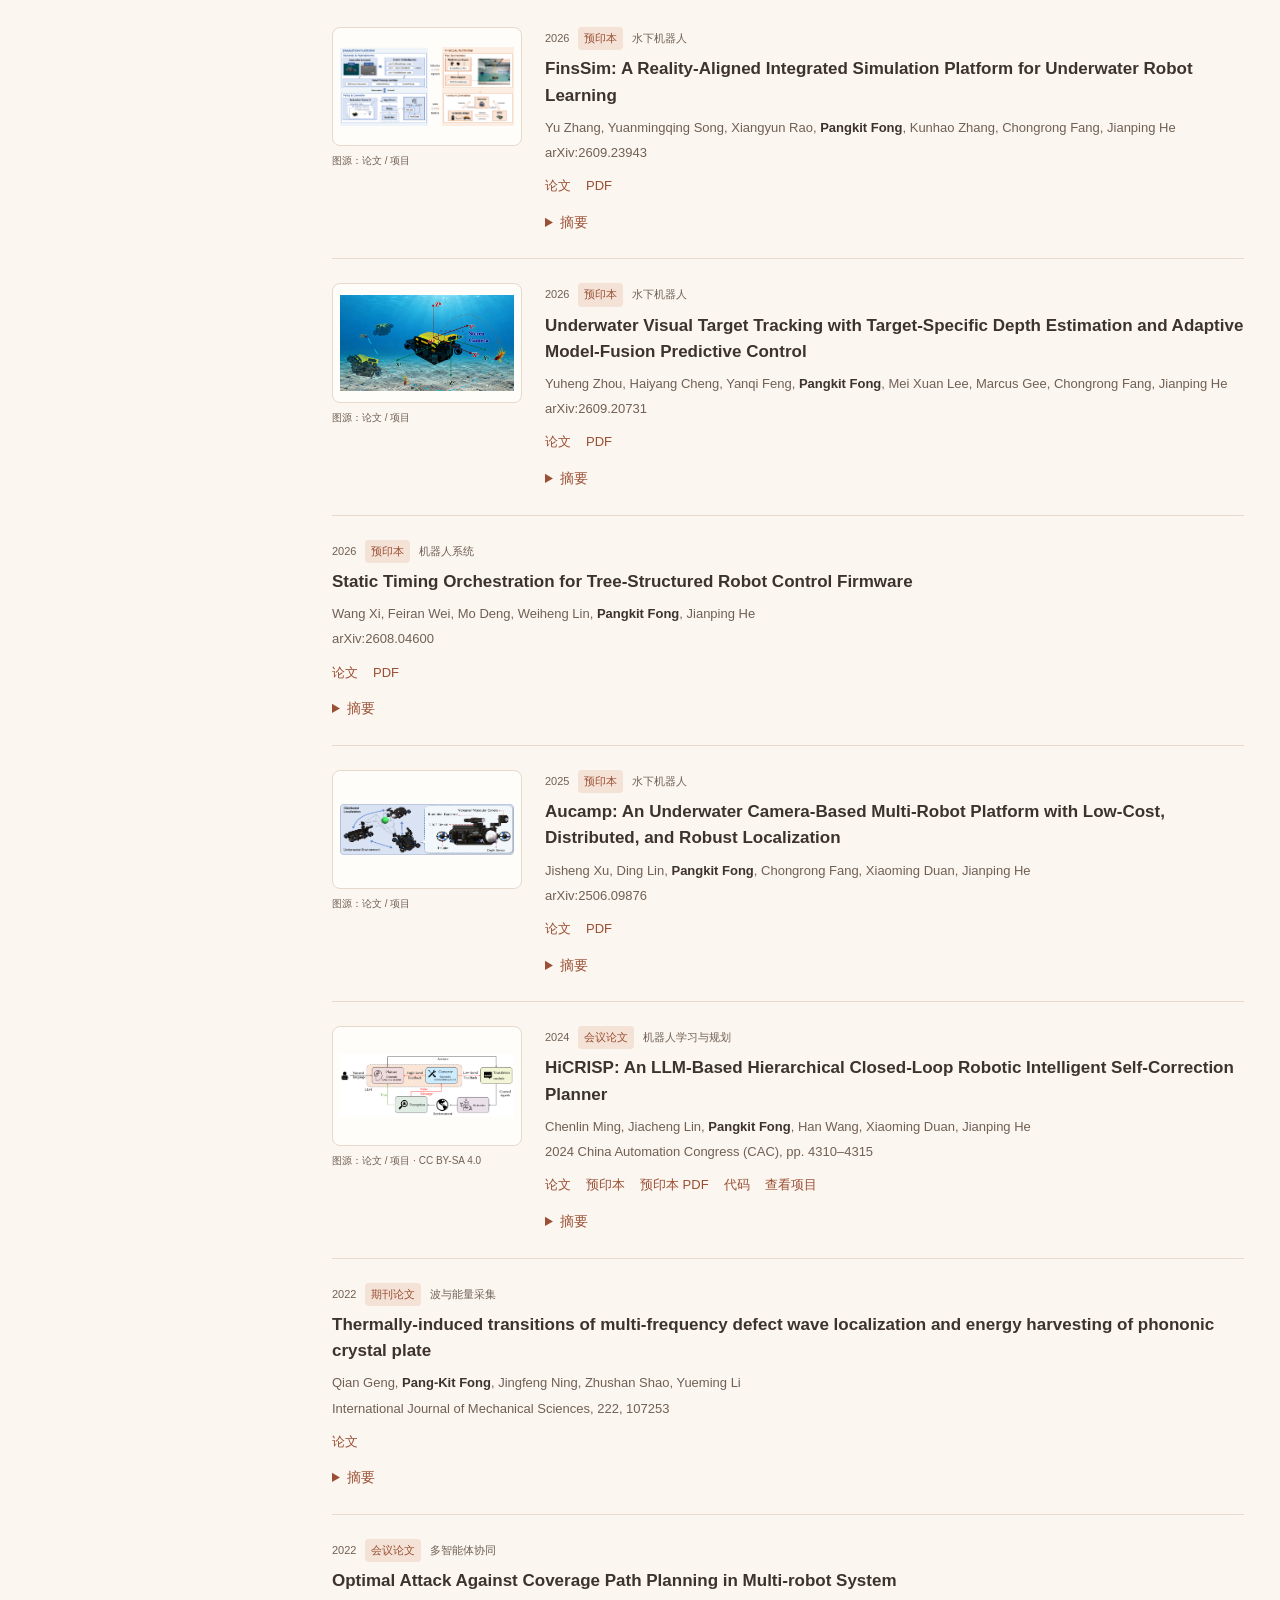
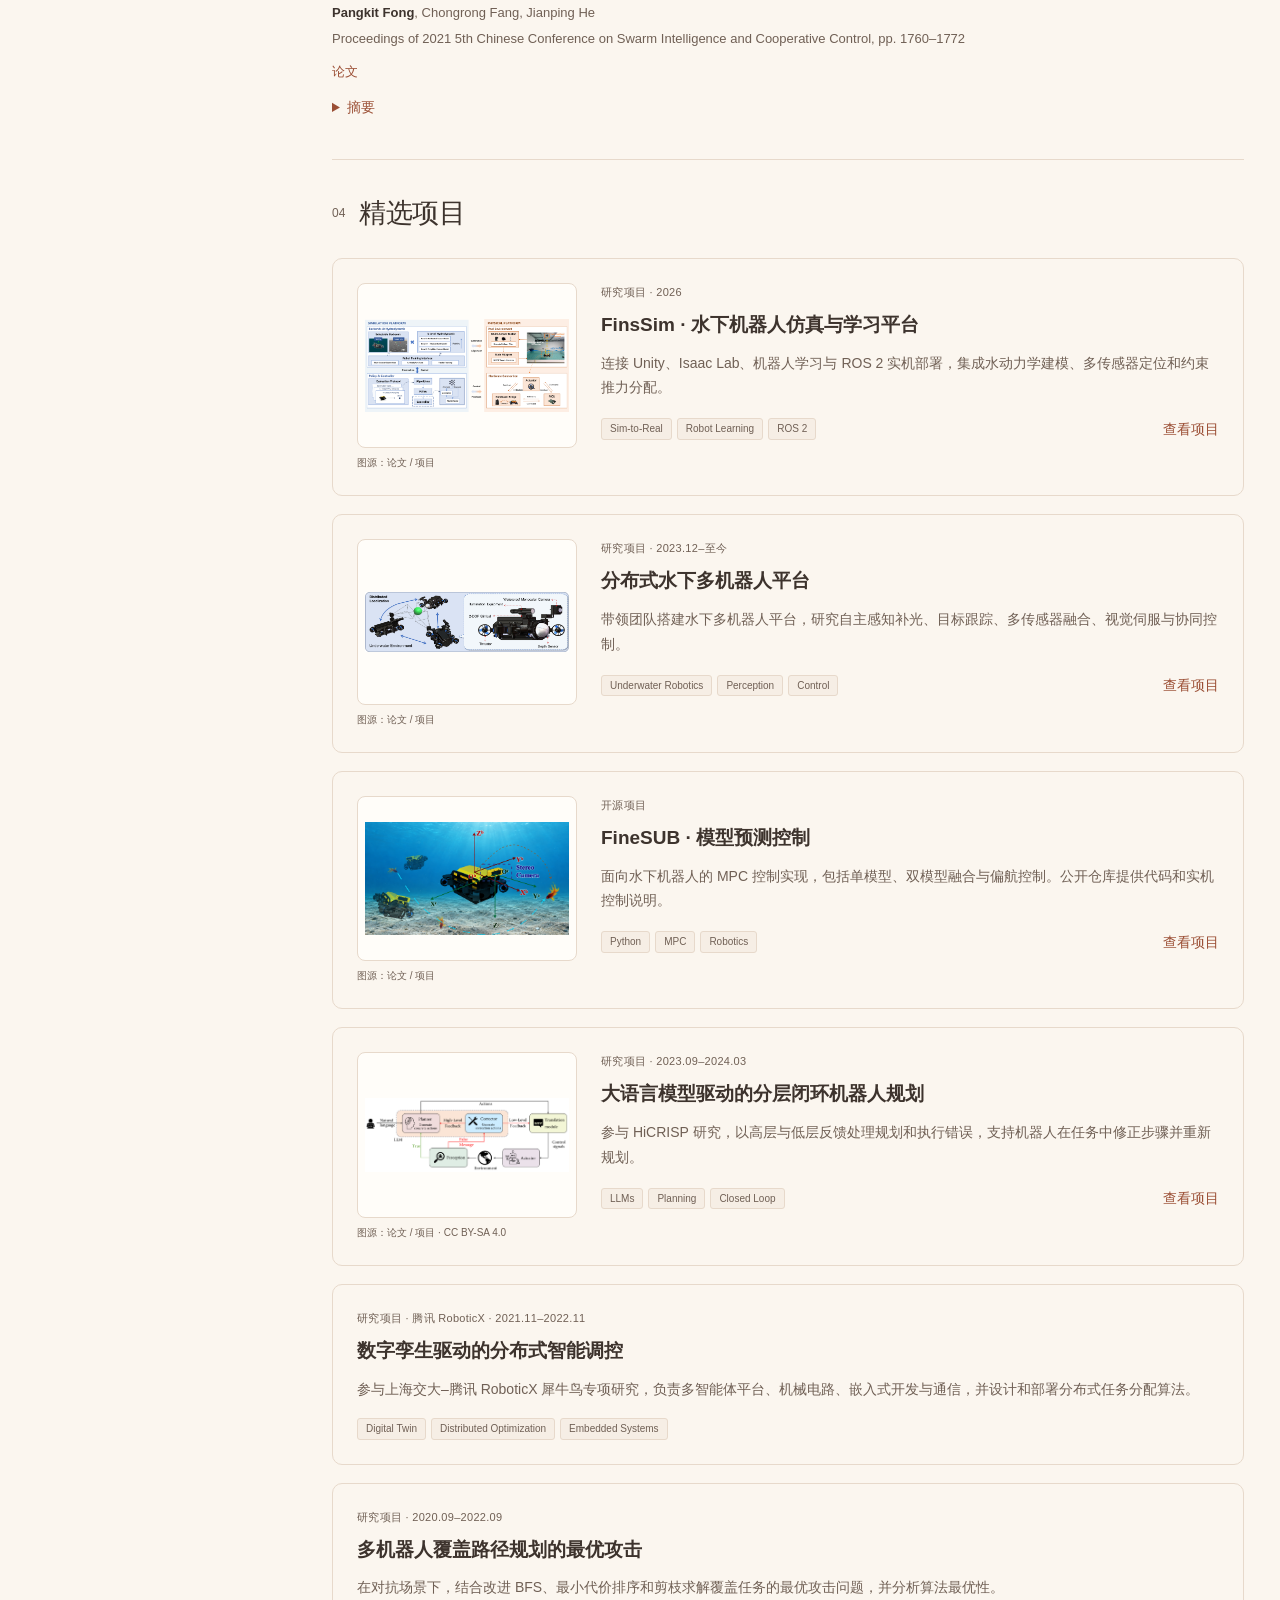
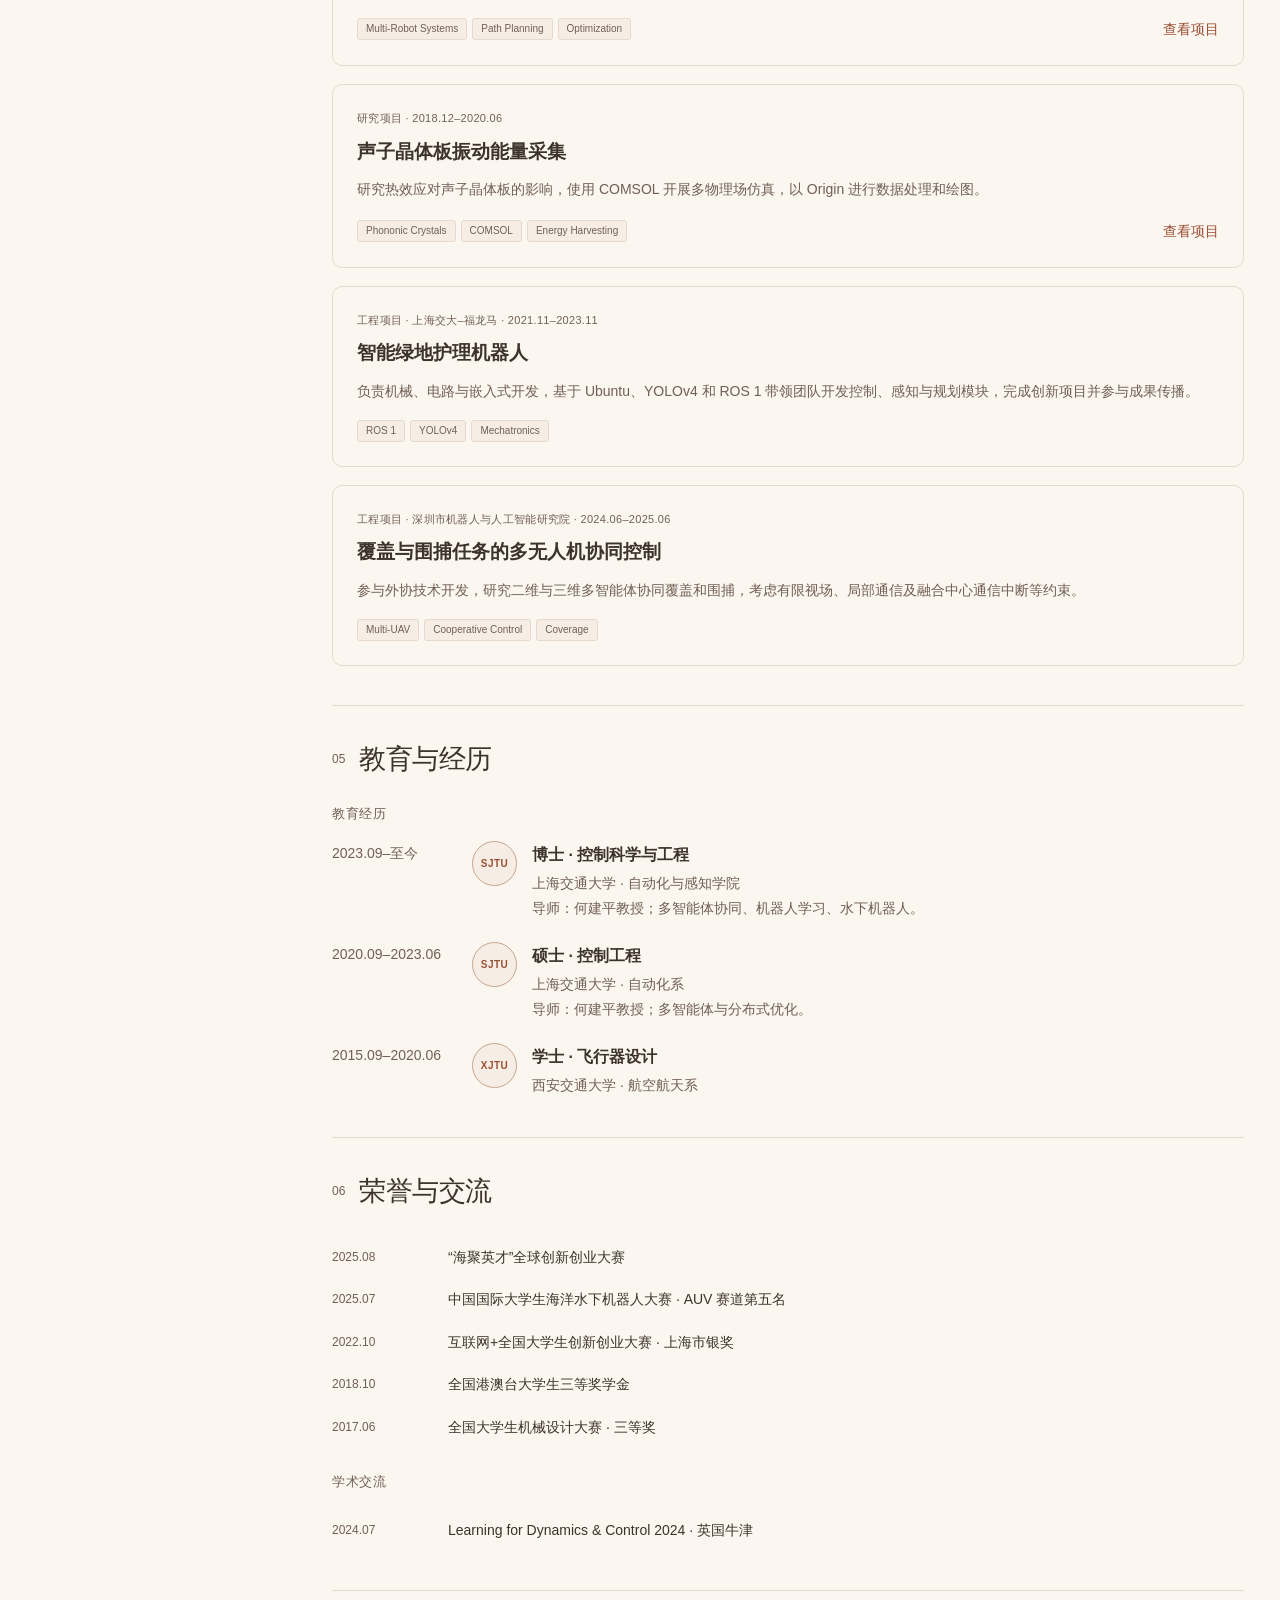
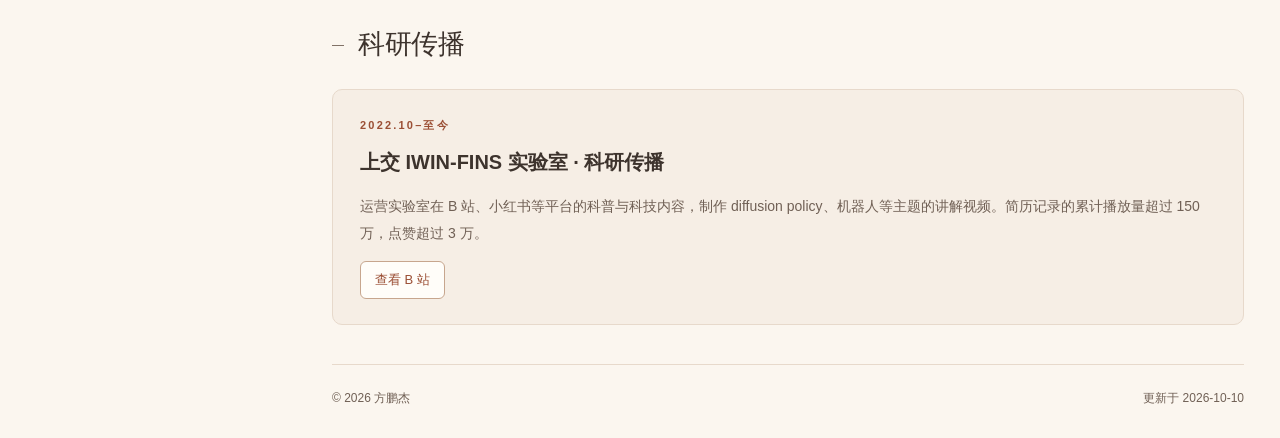
==== commit 1d124b85: "Publish HiCRISP once with conference and preprint links" ====
--- a/index.html
+++ b/index.html
@@ -1,13 +1,13 @@
-<!doctype html><html lang="zh-CN"><head><meta charset="utf-8"><meta name="viewport" content="width=device-width,initial-scale=1"><meta name="description" content="方鹏杰（Fong Pangkit），上海交通大学博士生，研究水下机器人、多智能体协同与机器人学习。"><meta name="author" content="Fong Pangkit"><meta name="theme-color" content="#fbf6ef"><link rel="canonical" href="https://fpj-gaoge.github.io/"><link rel="alternate" hreflang="zh-CN" href="https://fpj-gaoge.github.io/"><link rel="alternate" hreflang="en" href="https://fpj-gaoge.github.io/en/"><link rel="alternate" hreflang="x-default" href="https://fpj-gaoge.github.io/"><meta property="og:type" content="website"><meta property="og:title" content="方鹏杰 · 学术主页"><meta property="og:description" content="方鹏杰（Fong Pangkit），上海交通大学博士生，研究水下机器人、多智能体协同与机器人学习。"><meta property="og:url" content="https://fpj-gaoge.github.io/"><meta property="og:locale" content="zh_CN"><title>方鹏杰 · 学术主页</title><link rel="icon" type="image/svg+xml" href="data:image/svg+xml,%3Csvg xmlns='http://www.w3.org/2000/svg' viewBox='0 0 64 64'%3E%3Crect width='64' height='64' rx='12' fill='%239b4f35'/%3E%3Cpath d='M20 47V17h26v6H27v7h16v6H27v11z' fill='white'/%3E%3C/svg%3E"><link rel="stylesheet" href="/style.css?v=warm-20261003"><link rel="stylesheet" href="/enhancements.css?v=warm-20261003"><script type="application/ld+json">{"@context":"https://schema.org","@type":"Person","name":"Fong Pangkit","alternateName":"方鹏杰","url":"https://fpj-gaoge.github.io/","image":"https://fpj-gaoge.github.io/assets/portrait.jpg","jobTitle":"PhD Student · Control Science & Engineering","affiliation":{"@type":"CollegeOrUniversity","name":"Shanghai Jiao Tong University"},"alumniOf":{"@type":"CollegeOrUniversity","name":"Xi'an Jiaotong University"},"knowsAbout":["Underwater Robotics","Multi-Agent Coordination","Robot Learning & Planning"],"sameAs":["https://github.com/FPJ-GAOGE","https://scholar.google.com.hk/citations?user=u5ba-IQAAAAJ&hl=zh-CN"]}</script><script defer src="/profile.js"></script><script defer src="/render.js"></script><script defer src="/app.js"></script></head><body><a class="skip-link" href="#main">跳到正文</a><header class="site-header"><div class="header-inner"><a class="wordmark" href="#about" aria-label="方鹏杰"><span class="brand-initials">PF<span class="brand-dot">.</span></span><span class="wordmark-label">学术主页</span></a><nav class="top-nav" aria-label="主导航"><a href="#about">关于我</a><a href="#research">研究方向</a><a href="#publications">论文发表</a><a href="#projects">精选项目</a><a href="/beyond/" class="beyond-link">除了学术之外</a></nav><a class="language-toggle" id="language-toggle" href="/en/" lang="en" aria-label="Switch to English"><span class="language-icon" aria-hidden="true">文/A</span><span>EN</span></a></div></header>
+<!doctype html><html lang="zh-CN"><head><meta charset="utf-8"><meta name="viewport" content="width=device-width,initial-scale=1"><meta name="description" content="方鹏杰（Fong Pangkit），上海交通大学博士生，研究水下机器人、多智能体协同与机器人学习。"><meta name="author" content="Fong Pangkit"><meta name="theme-color" content="#fbf6ef"><link rel="canonical" href="https://fpj-gaoge.github.io/"><link rel="alternate" hreflang="zh-CN" href="https://fpj-gaoge.github.io/"><link rel="alternate" hreflang="en" href="https://fpj-gaoge.github.io/en/"><link rel="alternate" hreflang="x-default" href="https://fpj-gaoge.github.io/"><meta property="og:type" content="website"><meta property="og:title" content="方鹏杰 · 学术主页"><meta property="og:description" content="方鹏杰（Fong Pangkit），上海交通大学博士生，研究水下机器人、多智能体协同与机器人学习。"><meta property="og:url" content="https://fpj-gaoge.github.io/"><meta property="og:locale" content="zh_CN"><title>方鹏杰 · 学术主页</title><link rel="icon" type="image/svg+xml" href="data:image/svg+xml,%3Csvg xmlns='http://www.w3.org/2000/svg' viewBox='0 0 64 64'%3E%3Crect width='64' height='64' rx='12' fill='%239b4f35'/%3E%3Cpath d='M20 47V17h26v6H27v7h16v6H27v11z' fill='white'/%3E%3C/svg%3E"><link rel="stylesheet" href="/style.css?v=warm-20261003"><link rel="stylesheet" href="/enhancements.css?v=warm-20261003"><script type="application/ld+json">{"@context":"https://schema.org","@type":"Person","name":"Fong Pangkit","alternateName":"方鹏杰","url":"https://fpj-gaoge.github.io/","image":"https://fpj-gaoge.github.io/assets/portrait.jpg","jobTitle":"PhD Student · Control Science & Engineering","affiliation":{"@type":"CollegeOrUniversity","name":"Shanghai Jiao Tong University"},"alumniOf":{"@type":"CollegeOrUniversity","name":"Xi'an Jiaotong University"},"knowsAbout":["Underwater Robotics","Multi-Agent Coordination","Robot Learning & Planning"],"sameAs":["https://github.com/FPJ-GAOGE","https://scholar.google.com.hk/citations?user=u5ba-IQAAAAJ&hl=zh-CN"]}</script><script defer src="/profile.js?v=hicrisp-20261010"></script><script defer src="/render.js?v=hicrisp-20261010"></script><script defer src="/app.js"></script></head><body><a class="skip-link" href="#main">跳到正文</a><header class="site-header"><div class="header-inner"><a class="wordmark" href="#about" aria-label="方鹏杰"><span class="brand-initials">PF<span class="brand-dot">.</span></span><span class="wordmark-label">学术主页</span></a><nav class="top-nav" aria-label="主导航"><a href="#about">关于我</a><a href="#research">研究方向</a><a href="#publications">论文发表</a><a href="#projects">精选项目</a><a href="/beyond/" class="beyond-link">除了学术之外</a></nav><a class="language-toggle" id="language-toggle" href="/en/" lang="en" aria-label="Switch to English"><span class="language-icon" aria-hidden="true">文/A</span><span>EN</span></a></div></header>
     <div class="page-layout"><aside class="profile-sidebar" aria-label="个人信息"><div id="portrait" class="portrait"><img src="/assets/portrait.jpg" alt="方鹏杰" width="208" height="208"></div><h1 id="profile-name">方鹏杰</h1><p class="profile-role">控制科学与工程 · 博士生</p><p class="profile-affiliation">上海交通大学
 自动化与感知学院</p><p class="profile-location">中国 · 上海</p><div class="profile-links"><a href="mailto:fpjgaoge@gmail.com">电子邮箱</a><a href="https://scholar.google.com.hk/citations?user=u5ba-IQAAAAJ&amp;hl=zh-CN" target="_blank" rel="noopener noreferrer">Google Scholar</a><a href="https://github.com/FPJ-GAOGE" target="_blank" rel="noopener noreferrer">GitHub</a><a href="/cv/">简历</a></div><div class="sidebar-rule"></div><p class="sidebar-label">本页内容</p><nav class="section-nav" aria-label="本页内容"><a href="#about" class="active" aria-current="location"><span>关于我</span><span class="section-number">01</span></a><a href="#news"><span>最新动态</span><span class="section-number">—</span></a><a href="#research"><span>研究方向</span><span class="section-number">02</span></a><a href="#publications"><span>论文发表</span><span class="section-number">03</span></a><a href="#projects"><span>精选项目</span><span class="section-number">04</span></a><a href="#background"><span>教育与经历</span><span class="section-number">05</span></a><a href="#awards"><span>荣誉与交流</span><span class="section-number">06</span></a><a href="#outreach"><span>科研传播</span><span class="section-number">—</span></a><a href="/beyond/" class="beyond-link">除了学术之外</a></nav><p class="sidebar-note">感知 · 规划 · 控制</p></aside>
     <main id="main" tabindex="-1"><section id="about" class="about-section"><p class="eyebrow">感知 · 规划 · 控制</p><h2 class="intro-title">从算法到真实机器人系统<span class="title-period">.</span></h2><p class="intro-bio">我是上海交通大学控制科学与工程专业博士生，导师为何建平教授。我的研究围绕多智能体协同、机器人学习与水下机器人展开，关注感知、规划与控制如何在真实机器人系统中协同工作。
 
 此前，我于上海交通大学获得控制工程硕士学位，于西安交通大学获得飞行器设计专业学士学位。我也参与机器人平台的机械、电路与嵌入式开发，以及实验室的科研传播工作。</p><div class="intro-links"><a href="mailto:fpjgaoge@gmail.com">电子邮箱</a><a href="https://scholar.google.com.hk/citations?user=u5ba-IQAAAAJ&amp;hl=zh-CN" target="_blank" rel="noopener noreferrer">Google Scholar</a><a href="https://github.com/FPJ-GAOGE" target="_blank" rel="noopener noreferrer">GitHub</a><a href="/cv/">简历</a></div></section><section id="news" class="content-section "><div class="section-heading"><span class="heading-index">—</span><h2>最新动态</h2></div><div id="news-list" class="news-list"><div class="news-row"><time datetime="2026-09-20">2026.09.20</time><p><a href="https://arxiv.org/abs/2609.23943" target="_blank" rel="noopener noreferrer">FinsSim 水下机器人仿真与学习平台预印本已公开。</a></p></div><div class="news-row"><time datetime="2026-09-17">2026.09.17</time><p><a href="https://arxiv.org/abs/2609.20731" target="_blank" rel="noopener noreferrer">水下视觉目标跟踪与自适应模型融合 MPC 研究预印本已公开。</a></p></div><div class="news-row"><time datetime="2025-07">2025.07</time><p>参与中国国际大学生海洋水下机器人大赛，获 AUV 赛道第五名。</p></div><details class="older-news"><summary>查看早期动态</summary><div class="news-row"><time datetime="2025-06-11">2025.06.11</time><p><a href="https://arxiv.org/abs/2506.09876" target="_blank" rel="noopener noreferrer">Aucamp 低成本分布式水下多机器人平台预印本已公开。</a></p></div><div class="news-row"><time datetime="2024-07">2024.07</time><p>参与在英国牛津举办的 Learning for Dynamics &amp; Control 2024 学术交流。</p></div><div class="news-row"><time datetime="2023-09">2023.09</time><p>开始在上海交通大学攻读控制科学与工程博士学位。</p></div></details></div></section>
     <section id="research" class="content-section "><div class="section-heading"><span class="heading-index">02</span><h2>研究方向</h2></div><div id="research-list" class="research-list"><article class="research-item research-card" tabindex="0"><div class="research-card-top"><span class="research-index">01</span><span>研究方向示意</span></div><svg class="research-diagram" viewBox="0 0 360 176" role="img" aria-label="研究方向示意: 水下机器人"><rect x="18" y="35" width="92" height="44" rx="9"/><text x="64" y="62">感知</text><rect x="134" y="35" width="92" height="44" rx="9"/><text x="180" y="62">状态估计</text><rect x="250" y="35" width="92" height="44" rx="9"/><text x="296" y="62">控制</text><path class="signal-line" d="M110 57h24M226 57h24M296 79v39H64V79" fill="none"/><path d="m128 53 6 4-6 4m116-8 6 4-6 4M60 85l4-6 4 6" fill="none"/><text x="180" y="150">闭环反馈</text></svg><h3>水下机器人与感知控制</h3><p>视觉定位、目标跟踪、多传感器融合，以及面向真实水下平台的建模与预测控制。</p></article><article class="research-item research-card" tabindex="0"><div class="research-card-top"><span class="research-index">02</span><span>研究方向示意</span></div><svg class="research-diagram" viewBox="0 0 360 176" role="img" aria-label="研究方向示意: 多智能体协同"><path class="signal-line" d="M45 50 120 28 188 58 265 35 315 76 240 110 160 98 82 112 45 50M120 28 160 98 265 35M82 112 188 58 240 110" fill="none"/><circle cx="45" cy="50" r="9"/><circle class="agent-pulse" cx="45" cy="50" r="18" style="animation-delay:0s"/><circle cx="120" cy="28" r="9"/><circle class="agent-pulse" cx="120" cy="28" r="18" style="animation-delay:0.2s"/><circle cx="188" cy="58" r="15"/><circle class="agent-pulse" cx="188" cy="58" r="18" style="animation-delay:0.4s"/><circle cx="265" cy="35" r="9"/><circle class="agent-pulse" cx="265" cy="35" r="18" style="animation-delay:0.6000000000000001s"/><circle cx="315" cy="76" r="9"/><circle class="agent-pulse" cx="315" cy="76" r="18" style="animation-delay:0.8s"/><circle cx="240" cy="110" r="9"/><circle class="agent-pulse" cx="240" cy="110" r="18" style="animation-delay:1s"/><circle cx="160" cy="98" r="9"/><circle class="agent-pulse" cx="160" cy="98" r="18" style="animation-delay:1.2000000000000002s"/><circle cx="82" cy="112" r="9"/><circle class="agent-pulse" cx="82" cy="112" r="18" style="animation-delay:1.4000000000000001s"/><text x="180" y="150">局部通信 → 协同决策</text></svg><h3>多智能体协同</h3><p>分布式优化、覆盖与任务分配，研究通信与感知约束下的多机器人协作。</p></article><article class="research-item research-card" tabindex="0"><div class="research-card-top"><span class="research-index">03</span><span>研究方向示意</span></div><svg class="research-diagram" viewBox="0 0 360 176" role="img" aria-label="研究方向示意: 机器人学习与规划"><rect x="18" y="35" width="92" height="44" rx="9"/><text x="64" y="62">任务</text><rect x="134" y="35" width="92" height="44" rx="9"/><text x="180" y="62">规划</text><rect x="250" y="35" width="92" height="44" rx="9"/><text x="296" y="62">执行</text><path class="signal-line" d="M110 57h24M226 57h24M296 79v39H64V79" fill="none"/><path d="m128 53 6 4-6 4m116-8 6 4-6 4M60 85l4-6 4 6" fill="none"/><text x="180" y="150">自我修正</text></svg><h3>机器人学习与智能规划</h3><p>结合强化学习、大语言模型和闭环反馈，探索从任务规划到实机控制的方法。</p></article></div></section>
-    <section id="publications" class="content-section "><div class="section-heading"><span class="heading-index">03</span><h2>论文发表</h2></div><p class="publication-intro"><a href="https://scholar.google.com.hk/citations?user=u5ba-IQAAAAJ&amp;hl=zh-CN" target="_blank" rel="noopener noreferrer">完整学术档案</a> · 姓名加粗表示本人；HiCRISP 预印本与会议版本分别列出。</p><div id="publication-filters" class="publication-filters"><div class="filter-group" role="group" aria-label="研究主题"><span class="filter-label">研究主题</span><div><button type="button" class="filter-button" data-filter-group="topic" data-filter="all" aria-pressed="true">全部</button><button type="button" class="filter-button" data-filter-group="topic" data-filter="underwater" aria-pressed="false">水下机器人</button><button type="button" class="filter-button" data-filter-group="topic" data-filter="systems" aria-pressed="false">机器人系统</button><button type="button" class="filter-button" data-filter-group="topic" data-filter="learning" aria-pressed="false">机器人学习与规划</button><button type="button" class="filter-button" data-filter-group="topic" data-filter="mechanics" aria-pressed="false">波与能量采集</button><button type="button" class="filter-button" data-filter-group="topic" data-filter="coordination" aria-pressed="false">多智能体协同</button></div></div><div class="filter-group" role="group" aria-label="发表类型"><span class="filter-label">发表类型</span><div><button type="button" class="filter-button" data-filter-group="type" data-filter="all" aria-pressed="true">全部</button><button type="button" class="filter-button" data-filter-group="type" data-filter="Preprint" aria-pressed="false">预印本</button><button type="button" class="filter-button" data-filter-group="type" data-filter="Conference" aria-pressed="false">会议论文</button><button type="button" class="filter-button" data-filter-group="type" data-filter="Journal" aria-pressed="false">期刊论文</button></div></div></div><p id="publication-count" class="publication-count" role="status" aria-live="polite">8 / 8 个论文条目</p><div id="publication-list" class="publication-list"><article class="publication publication-with-image"><figure class="paper-figure"><a href="/assets/papers/finssim.png" target="_blank" rel="noopener noreferrer" aria-label="FinsSim 仿真、机器人学习与实机部署流程总览"><img src="/assets/papers/finssim.png" alt="FinsSim 仿真、机器人学习与实机部署流程总览" loading="lazy" decoding="async" width="640" height="360"></a><figcaption><a href="https://arxiv.org/html/2609.23943v1#S2.F1" target="_blank" rel="noopener noreferrer">图源：论文 / 项目</a></figcaption></figure><div class="publication-body"><div class="publication-meta"><span>2026</span><span class="venue-badge">预印本</span><span>水下机器人</span></div><h3><a href="https://arxiv.org/abs/2609.23943" target="_blank" rel="noopener noreferrer">FinsSim: A Reality-Aligned Integrated Simulation Platform for Underwater Robot Learning</a></h3><p class="authors">Yu Zhang, Yuanmingqing Song, Xiangyun Rao, <strong>Pangkit Fong</strong>, Kunhao Zhang, Chongrong Fang, Jianping He</p><p class="venue">arXiv:2609.23943</p><div class="paper-links"><a href="https://arxiv.org/abs/2609.23943" target="_blank" rel="noopener noreferrer">论文</a><a href="https://arxiv.org/pdf/2609.23943" target="_blank" rel="noopener noreferrer">PDF</a></div><details><summary>摘要</summary><p>集成流体动力学模型、控制基线、多传感器定位与推力分配，串联水下机器人学习的仿真到实机流程。</p></details></div></article><article class="publication publication-with-image"><figure class="paper-figure"><a href="/assets/papers/tracking.png" target="_blank" rel="noopener noreferrer" aria-label="水下视觉跟踪平台与任务示意"><img src="/assets/papers/tracking.png" alt="水下视觉跟踪平台与任务示意" loading="lazy" decoding="async" width="640" height="360"></a><figcaption><a href="https://arxiv.org/html/2609.20731v1#S1.F1" target="_blank" rel="noopener noreferrer">图源：论文 / 项目</a></figcaption></figure><div class="publication-body"><div class="publication-meta"><span>2026</span><span class="venue-badge">预印本</span><span>水下机器人</span></div><h3><a href="https://arxiv.org/abs/2609.20731" target="_blank" rel="noopener noreferrer">Underwater Visual Target Tracking with Target-Specific Depth Estimation and Adaptive Model-Fusion Predictive Control</a></h3><p class="authors">Yuheng Zhou, Haiyang Cheng, Yanqi Feng, <strong>Pangkit Fong</strong>, Mei Xuan Lee, Marcus Gee, Chongrong Fang, Jianping He</p><p class="venue">arXiv:2609.20731</p><div class="paper-links"><a href="https://arxiv.org/abs/2609.20731" target="_blank" rel="noopener noreferrer">论文</a><a href="https://arxiv.org/pdf/2609.20731" target="_blank" rel="noopener noreferrer">PDF</a></div><details><summary>摘要</summary><p>结合双目视觉、目标专属深度提取、卡尔曼滤波与自适应模型融合 MPC，实现约束下的水下目标跟踪。</p></details></div></article><article class="publication"><div class="publication-body"><div class="publication-meta"><span>2026</span><span class="venue-badge">预印本</span><span>机器人系统</span></div><h3><a href="https://arxiv.org/abs/2608.04600" target="_blank" rel="noopener noreferrer">Static Timing Orchestration for Tree-Structured Robot Control Firmware</a></h3><p class="authors">Wang Xi, Feiran Wei, Mo Deng, Weiheng Lin, <strong>Pangkit Fong</strong>, Jianping He</p><p class="venue">arXiv:2608.04600</p><div class="paper-links"><a href="https://arxiv.org/abs/2608.04600" target="_blank" rel="noopener noreferrer">论文</a><a href="https://arxiv.org/pdf/2608.04600" target="_blank" rel="noopener noreferrer">PDF</a></div><details><summary>摘要</summary><p>提出 FineMote 固件生成框架，利用编译期信息为树状设备模型确定执行顺序，分析时序约束与决策延迟。</p></details></div></article><article class="publication publication-with-image"><figure class="paper-figure"><a href="/assets/papers/aucamp.png" target="_blank" rel="noopener noreferrer" aria-label="Aucamp 水下多机器人平台总览"><img src="/assets/papers/aucamp.png" alt="Aucamp 水下多机器人平台总览" loading="lazy" decoding="async" width="640" height="360"></a><figcaption><a href="https://arxiv.org/html/2506.09876v1#S0.F1" target="_blank" rel="noopener noreferrer">图源：论文 / 项目</a></figcaption></figure><div class="publication-body"><div class="publication-meta"><span>2025</span><span class="venue-badge">预印本</span><span>水下机器人</span></div><h3><a href="https://arxiv.org/abs/2506.09876" target="_blank" rel="noopener noreferrer">Aucamp: An Underwater Camera-Based Multi-Robot Platform with Low-Cost, Distributed, and Robust Localization</a></h3><p class="authors">Jisheng Xu, Ding Lin, <strong>Pangkit Fong</strong>, Chongrong Fang, Xiaoming Duan, Jianping He</p><p class="venue">arXiv:2506.09876</p><div class="paper-links"><a href="https://arxiv.org/abs/2506.09876" target="_blank" rel="noopener noreferrer">论文</a><a href="https://arxiv.org/pdf/2506.09876" target="_blank" rel="noopener noreferrer">PDF</a></div><details><summary>摘要</summary><p>基于单目相机的低成本水下多机器人平台，通过分布式更新协议实现定位，结合动力学与鲁棒姿态控制提高稳定性。</p></details></div></article><article class="publication publication-with-image"><figure class="paper-figure"><a href="/assets/papers/hicrisp.png" target="_blank" rel="noopener noreferrer" aria-label="HiCRISP 分层闭环自我修正规划框架"><img src="/assets/papers/hicrisp.png" alt="HiCRISP 分层闭环自我修正规划框架" loading="lazy" decoding="async" width="640" height="360"></a><figcaption><a href="https://ming-bot.github.io/HiCRISP.github.io/" target="_blank" rel="noopener noreferrer">图源：论文 / 项目</a> · <a href="https://creativecommons.org/licenses/by-sa/4.0/" target="_blank" rel="noopener noreferrer">CC BY-SA 4.0</a></figcaption></figure><div class="publication-body"><div class="publication-meta"><span>2024</span><span class="venue-badge">会议论文</span><span>机器人学习与规划</span></div><h3><a href="https://doi.org/10.1109/CAC63892.2024.10865457" target="_blank" rel="noopener noreferrer">HiCRISP: An LLM-Based Hierarchical Closed-Loop Robotic Intelligent Self-Correction Planner</a></h3><p class="authors">Chenlin Ming, Jiacheng Lin, <strong>Pangkit Fong</strong>, Han Wang, Xiaoming Duan, Jianping He</p><p class="venue">2024 China Automation Congress (CAC), pp. 4310–4315</p><div class="paper-links"><a href="https://doi.org/10.1109/CAC63892.2024.10865457" target="_blank" rel="noopener noreferrer">论文</a><a href="https://arxiv.org/pdf/2309.12089" target="_blank" rel="noopener noreferrer">PDF</a><a href="https://github.com/ming-bot/HiCRISP" target="_blank" rel="noopener noreferrer">代码</a><a href="https://ming-bot.github.io/HiCRISP.github.io/" target="_blank" rel="noopener noreferrer">查看项目</a></div><details><summary>摘要</summary><p>分层闭环规划框架分别处理高层规划与低层执行错误，通过大语言模型和反馈在机器人任务过程中进行自我修正。</p></details></div></article><article class="publication publication-with-image"><figure class="paper-figure"><a href="/assets/papers/hicrisp.png" target="_blank" rel="noopener noreferrer" aria-label="HiCRISP 分层闭环自我修正规划框架"><img src="/assets/papers/hicrisp.png" alt="HiCRISP 分层闭环自我修正规划框架" loading="lazy" decoding="async" width="640" height="360"></a><figcaption><a href="https://ming-bot.github.io/HiCRISP.github.io/" target="_blank" rel="noopener noreferrer">图源：论文 / 项目</a> · <a href="https://creativecommons.org/licenses/by-sa/4.0/" target="_blank" rel="noopener noreferrer">CC BY-SA 4.0</a></figcaption></figure><div class="publication-body"><div class="publication-meta"><span>2023</span><span class="venue-badge">预印本</span><span>机器人学习与规划</span></div><h3><a href="https://arxiv.org/abs/2309.12089" target="_blank" rel="noopener noreferrer">HiCRISP: A Hierarchical Closed-Loop Robotic Intelligent Self-Correction Planner</a></h3><p class="authors">Chenlin Ming, Jiacheng Lin, <strong>Pangkit Fong</strong>, Han Wang, Xiaoming Duan, Jianping He</p><p class="venue">arXiv:2309.12089 · CAC 2024 论文的预印本版本</p><div class="paper-links"><a href="https://arxiv.org/abs/2309.12089" target="_blank" rel="noopener noreferrer">论文</a><a href="https://arxiv.org/pdf/2309.12089" target="_blank" rel="noopener noreferrer">PDF</a><a href="https://github.com/ming-bot/HiCRISP" target="_blank" rel="noopener noreferrer">代码</a><a href="https://ming-bot.github.io/HiCRISP.github.io/" target="_blank" rel="noopener noreferrer">查看项目</a></div></div></article><article class="publication"><div class="publication-body"><div class="publication-meta"><span>2022</span><span class="venue-badge">期刊论文</span><span>波与能量采集</span></div><h3><a href="https://doi.org/10.1016/j.ijmecsci.2022.107253" target="_blank" rel="noopener noreferrer">Thermally-induced transitions of multi-frequency defect wave localization and energy harvesting of phononic crystal plate</a></h3><p class="authors">Qian Geng, <strong>Pang-Kit Fong</strong>, Jingfeng Ning, Zhushan Shao, Yueming Li</p><p class="venue">International Journal of Mechanical Sciences, 222, 107253</p><div class="paper-links"><a href="https://doi.org/10.1016/j.ijmecsci.2022.107253" target="_blank" rel="noopener noreferrer">论文</a></div><details><summary>摘要</summary><p>研究热载荷下声子晶体板的多频缺陷态与振动能量采集，分析刚度变化对波局域和采集性能的影响。</p></details></div></article><article class="publication"><div class="publication-body"><div class="publication-meta"><span>2022</span><span class="venue-badge">会议论文</span><span>多智能体协同</span></div><h3><a href="https://doi.org/10.1007/978-981-19-3998-3_164" target="_blank" rel="noopener noreferrer">Optimal Attack Against Coverage Path Planning in Multi-robot System</a></h3><p class="authors"><strong>Pangkit Fong</strong>, Chongrong Fang, Jianping He</p><p class="venue">Proceedings of 2021 5th Chinese Conference on Swarm Intelligence and Cooperative Control, pp. 1760–1772</p><div class="paper-links"><a href="https://doi.org/10.1007/978-981-19-3998-3_164" target="_blank" rel="noopener noreferrer">论文</a></div><details><summary>摘要</summary><p>研究多机器人覆盖任务的对抗场景，以改进广度优先搜索在离散环境中求解最优攻击路径。</p></details></div></article></div></section>
+    <section id="publications" class="content-section "><div class="section-heading"><span class="heading-index">03</span><h2>论文发表</h2></div><p class="publication-intro"><a href="https://scholar.google.com.hk/citations?user=u5ba-IQAAAAJ&amp;hl=zh-CN" target="_blank" rel="noopener noreferrer">完整学术档案</a> · 姓名加粗表示本人。</p><div id="publication-filters" class="publication-filters"><div class="filter-group" role="group" aria-label="研究主题"><span class="filter-label">研究主题</span><div><button type="button" class="filter-button" data-filter-group="topic" data-filter="all" aria-pressed="true">全部</button><button type="button" class="filter-button" data-filter-group="topic" data-filter="underwater" aria-pressed="false">水下机器人</button><button type="button" class="filter-button" data-filter-group="topic" data-filter="systems" aria-pressed="false">机器人系统</button><button type="button" class="filter-button" data-filter-group="topic" data-filter="learning" aria-pressed="false">机器人学习与规划</button><button type="button" class="filter-button" data-filter-group="topic" data-filter="mechanics" aria-pressed="false">波与能量采集</button><button type="button" class="filter-button" data-filter-group="topic" data-filter="coordination" aria-pressed="false">多智能体协同</button></div></div><div class="filter-group" role="group" aria-label="发表类型"><span class="filter-label">发表类型</span><div><button type="button" class="filter-button" data-filter-group="type" data-filter="all" aria-pressed="true">全部</button><button type="button" class="filter-button" data-filter-group="type" data-filter="Preprint" aria-pressed="false">预印本</button><button type="button" class="filter-button" data-filter-group="type" data-filter="Conference" aria-pressed="false">会议论文</button><button type="button" class="filter-button" data-filter-group="type" data-filter="Journal" aria-pressed="false">期刊论文</button></div></div></div><p id="publication-count" class="publication-count" role="status" aria-live="polite">7 / 7 个论文条目</p><div id="publication-list" class="publication-list"><article class="publication publication-with-image"><figure class="paper-figure"><a href="/assets/papers/finssim.png" target="_blank" rel="noopener noreferrer" aria-label="FinsSim 仿真、机器人学习与实机部署流程总览"><img src="/assets/papers/finssim.png" alt="FinsSim 仿真、机器人学习与实机部署流程总览" loading="lazy" decoding="async" width="640" height="360"></a><figcaption><a href="https://arxiv.org/html/2609.23943v1#S2.F1" target="_blank" rel="noopener noreferrer">图源：论文 / 项目</a></figcaption></figure><div class="publication-body"><div class="publication-meta"><span>2026</span><span class="venue-badge">预印本</span><span>水下机器人</span></div><h3><a href="https://arxiv.org/abs/2609.23943" target="_blank" rel="noopener noreferrer">FinsSim: A Reality-Aligned Integrated Simulation Platform for Underwater Robot Learning</a></h3><p class="authors">Yu Zhang, Yuanmingqing Song, Xiangyun Rao, <strong>Pangkit Fong</strong>, Kunhao Zhang, Chongrong Fang, Jianping He</p><p class="venue">arXiv:2609.23943</p><div class="paper-links"><a href="https://arxiv.org/abs/2609.23943" target="_blank" rel="noopener noreferrer">论文</a><a href="https://arxiv.org/pdf/2609.23943" target="_blank" rel="noopener noreferrer">PDF</a></div><details><summary>摘要</summary><p>集成流体动力学模型、控制基线、多传感器定位与推力分配，串联水下机器人学习的仿真到实机流程。</p></details></div></article><article class="publication publication-with-image"><figure class="paper-figure"><a href="/assets/papers/tracking.png" target="_blank" rel="noopener noreferrer" aria-label="水下视觉跟踪平台与任务示意"><img src="/assets/papers/tracking.png" alt="水下视觉跟踪平台与任务示意" loading="lazy" decoding="async" width="640" height="360"></a><figcaption><a href="https://arxiv.org/html/2609.20731v1#S1.F1" target="_blank" rel="noopener noreferrer">图源：论文 / 项目</a></figcaption></figure><div class="publication-body"><div class="publication-meta"><span>2026</span><span class="venue-badge">预印本</span><span>水下机器人</span></div><h3><a href="https://arxiv.org/abs/2609.20731" target="_blank" rel="noopener noreferrer">Underwater Visual Target Tracking with Target-Specific Depth Estimation and Adaptive Model-Fusion Predictive Control</a></h3><p class="authors">Yuheng Zhou, Haiyang Cheng, Yanqi Feng, <strong>Pangkit Fong</strong>, Mei Xuan Lee, Marcus Gee, Chongrong Fang, Jianping He</p><p class="venue">arXiv:2609.20731</p><div class="paper-links"><a href="https://arxiv.org/abs/2609.20731" target="_blank" rel="noopener noreferrer">论文</a><a href="https://arxiv.org/pdf/2609.20731" target="_blank" rel="noopener noreferrer">PDF</a></div><details><summary>摘要</summary><p>结合双目视觉、目标专属深度提取、卡尔曼滤波与自适应模型融合 MPC，实现约束下的水下目标跟踪。</p></details></div></article><article class="publication"><div class="publication-body"><div class="publication-meta"><span>2026</span><span class="venue-badge">预印本</span><span>机器人系统</span></div><h3><a href="https://arxiv.org/abs/2608.04600" target="_blank" rel="noopener noreferrer">Static Timing Orchestration for Tree-Structured Robot Control Firmware</a></h3><p class="authors">Wang Xi, Feiran Wei, Mo Deng, Weiheng Lin, <strong>Pangkit Fong</strong>, Jianping He</p><p class="venue">arXiv:2608.04600</p><div class="paper-links"><a href="https://arxiv.org/abs/2608.04600" target="_blank" rel="noopener noreferrer">论文</a><a href="https://arxiv.org/pdf/2608.04600" target="_blank" rel="noopener noreferrer">PDF</a></div><details><summary>摘要</summary><p>提出 FineMote 固件生成框架，利用编译期信息为树状设备模型确定执行顺序，分析时序约束与决策延迟。</p></details></div></article><article class="publication publication-with-image"><figure class="paper-figure"><a href="/assets/papers/aucamp.png" target="_blank" rel="noopener noreferrer" aria-label="Aucamp 水下多机器人平台总览"><img src="/assets/papers/aucamp.png" alt="Aucamp 水下多机器人平台总览" loading="lazy" decoding="async" width="640" height="360"></a><figcaption><a href="https://arxiv.org/html/2506.09876v1#S0.F1" target="_blank" rel="noopener noreferrer">图源：论文 / 项目</a></figcaption></figure><div class="publication-body"><div class="publication-meta"><span>2025</span><span class="venue-badge">预印本</span><span>水下机器人</span></div><h3><a href="https://arxiv.org/abs/2506.09876" target="_blank" rel="noopener noreferrer">Aucamp: An Underwater Camera-Based Multi-Robot Platform with Low-Cost, Distributed, and Robust Localization</a></h3><p class="authors">Jisheng Xu, Ding Lin, <strong>Pangkit Fong</strong>, Chongrong Fang, Xiaoming Duan, Jianping He</p><p class="venue">arXiv:2506.09876</p><div class="paper-links"><a href="https://arxiv.org/abs/2506.09876" target="_blank" rel="noopener noreferrer">论文</a><a href="https://arxiv.org/pdf/2506.09876" target="_blank" rel="noopener noreferrer">PDF</a></div><details><summary>摘要</summary><p>基于单目相机的低成本水下多机器人平台，通过分布式更新协议实现定位，结合动力学与鲁棒姿态控制提高稳定性。</p></details></div></article><article class="publication publication-with-image"><figure class="paper-figure"><a href="/assets/papers/hicrisp.png" target="_blank" rel="noopener noreferrer" aria-label="HiCRISP 分层闭环自我修正规划框架"><img src="/assets/papers/hicrisp.png" alt="HiCRISP 分层闭环自我修正规划框架" loading="lazy" decoding="async" width="640" height="360"></a><figcaption><a href="https://ming-bot.github.io/HiCRISP.github.io/" target="_blank" rel="noopener noreferrer">图源：论文 / 项目</a> · <a href="https://creativecommons.org/licenses/by-sa/4.0/" target="_blank" rel="noopener noreferrer">CC BY-SA 4.0</a></figcaption></figure><div class="publication-body"><div class="publication-meta"><span>2024</span><span class="venue-badge">会议论文</span><span>机器人学习与规划</span></div><h3><a href="https://doi.org/10.1109/CAC63892.2024.10865457" target="_blank" rel="noopener noreferrer">HiCRISP: An LLM-Based Hierarchical Closed-Loop Robotic Intelligent Self-Correction Planner</a></h3><p class="authors">Chenlin Ming, Jiacheng Lin, <strong>Pangkit Fong</strong>, Han Wang, Xiaoming Duan, Jianping He</p><p class="venue">2024 China Automation Congress (CAC), pp. 4310–4315</p><div class="paper-links"><a href="https://doi.org/10.1109/CAC63892.2024.10865457" target="_blank" rel="noopener noreferrer">论文</a><a href="https://arxiv.org/abs/2309.12089" target="_blank" rel="noopener noreferrer">预印本</a><a href="https://arxiv.org/pdf/2309.12089" target="_blank" rel="noopener noreferrer">预印本 PDF</a><a href="https://github.com/ming-bot/HiCRISP" target="_blank" rel="noopener noreferrer">代码</a><a href="https://ming-bot.github.io/HiCRISP.github.io/" target="_blank" rel="noopener noreferrer">查看项目</a></div><details><summary>摘要</summary><p>分层闭环规划框架分别处理高层规划与低层执行错误，通过大语言模型和反馈在机器人任务过程中进行自我修正。</p></details></div></article><article class="publication"><div class="publication-body"><div class="publication-meta"><span>2022</span><span class="venue-badge">期刊论文</span><span>波与能量采集</span></div><h3><a href="https://doi.org/10.1016/j.ijmecsci.2022.107253" target="_blank" rel="noopener noreferrer">Thermally-induced transitions of multi-frequency defect wave localization and energy harvesting of phononic crystal plate</a></h3><p class="authors">Qian Geng, <strong>Pang-Kit Fong</strong>, Jingfeng Ning, Zhushan Shao, Yueming Li</p><p class="venue">International Journal of Mechanical Sciences, 222, 107253</p><div class="paper-links"><a href="https://doi.org/10.1016/j.ijmecsci.2022.107253" target="_blank" rel="noopener noreferrer">论文</a></div><details><summary>摘要</summary><p>研究热载荷下声子晶体板的多频缺陷态与振动能量采集，分析刚度变化对波局域和采集性能的影响。</p></details></div></article><article class="publication"><div class="publication-body"><div class="publication-meta"><span>2022</span><span class="venue-badge">会议论文</span><span>多智能体协同</span></div><h3><a href="https://doi.org/10.1007/978-981-19-3998-3_164" target="_blank" rel="noopener noreferrer">Optimal Attack Against Coverage Path Planning in Multi-robot System</a></h3><p class="authors"><strong>Pangkit Fong</strong>, Chongrong Fang, Jianping He</p><p class="venue">Proceedings of 2021 5th Chinese Conference on Swarm Intelligence and Cooperative Control, pp. 1760–1772</p><div class="paper-links"><a href="https://doi.org/10.1007/978-981-19-3998-3_164" target="_blank" rel="noopener noreferrer">论文</a></div><details><summary>摘要</summary><p>研究多机器人覆盖任务的对抗场景，以改进广度优先搜索在离散环境中求解最优攻击路径。</p></details></div></article></div></section>
     <section id="projects" class="content-section "><div class="section-heading"><span class="heading-index">04</span><h2>精选项目</h2></div><div class="project-list"><article class="project project-with-image"><figure class="project-figure"><a href="/assets/papers/finssim.png" target="_blank" rel="noopener noreferrer" aria-label="FinsSim 仿真、机器人学习与实机部署流程总览"><img src="/assets/papers/finssim.png" alt="FinsSim 仿真、机器人学习与实机部署流程总览" loading="lazy" decoding="async" width="640" height="360"></a><figcaption><a href="https://arxiv.org/html/2609.23943v1#S2.F1" target="_blank" rel="noopener noreferrer">图源：论文 / 项目</a></figcaption></figure><div class="project-body"><div class="project-meta">研究项目 · 2026</div><h3>FinsSim · 水下机器人仿真与学习平台</h3><p>连接 Unity、Isaac Lab、机器人学习与 ROS 2 实机部署，集成水动力学建模、多传感器定位和约束推力分配。</p><div class="project-bottom"><div class="tags"><span class="tag">Sim-to-Real</span><span class="tag">Robot Learning</span><span class="tag">ROS 2</span></div><a href="https://arxiv.org/abs/2609.23943" target="_blank" rel="noopener noreferrer">查看项目</a></div></div></article><article class="project project-with-image"><figure class="project-figure"><a href="/assets/papers/aucamp.png" target="_blank" rel="noopener noreferrer" aria-label="Aucamp 水下多机器人平台总览"><img src="/assets/papers/aucamp.png" alt="Aucamp 水下多机器人平台总览" loading="lazy" decoding="async" width="640" height="360"></a><figcaption><a href="https://arxiv.org/html/2506.09876v1#S0.F1" target="_blank" rel="noopener noreferrer">图源：论文 / 项目</a></figcaption></figure><div class="project-body"><div class="project-meta">研究项目 · 2023.12–至今</div><h3>分布式水下多机器人平台</h3><p>带领团队搭建水下多机器人平台，研究自主感知补光、目标跟踪、多传感器融合、视觉伺服与协同控制。</p><div class="project-bottom"><div class="tags"><span class="tag">Underwater Robotics</span><span class="tag">Perception</span><span class="tag">Control</span></div><a href="https://arxiv.org/abs/2506.09876" target="_blank" rel="noopener noreferrer">查看项目</a></div></div></article><article class="project project-with-image"><figure class="project-figure"><a href="/assets/papers/tracking.png" target="_blank" rel="noopener noreferrer" aria-label="水下视觉跟踪平台与任务示意"><img src="/assets/papers/tracking.png" alt="水下视觉跟踪平台与任务示意" loading="lazy" decoding="async" width="640" height="360"></a><figcaption><a href="https://arxiv.org/html/2609.20731v1#S1.F1" target="_blank" rel="noopener noreferrer">图源：论文 / 项目</a></figcaption></figure><div class="project-body"><div class="project-meta">开源项目</div><h3>FineSUB · 模型预测控制</h3><p>面向水下机器人的 MPC 控制实现，包括单模型、双模型融合与偏航控制。公开仓库提供代码和实机控制说明。</p><div class="project-bottom"><div class="tags"><span class="tag">Python</span><span class="tag">MPC</span><span class="tag">Robotics</span></div><a href="https://github.com/FPJ-GAOGE/MPC-fused-model" target="_blank" rel="noopener noreferrer">查看项目</a></div></div></article><article class="project project-with-image"><figure class="project-figure"><a href="/assets/papers/hicrisp.png" target="_blank" rel="noopener noreferrer" aria-label="HiCRISP 分层闭环自我修正规划框架"><img src="/assets/papers/hicrisp.png" alt="HiCRISP 分层闭环自我修正规划框架" loading="lazy" decoding="async" width="640" height="360"></a><figcaption><a href="https://ming-bot.github.io/HiCRISP.github.io/" target="_blank" rel="noopener noreferrer">图源：论文 / 项目</a> · <a href="https://creativecommons.org/licenses/by-sa/4.0/" target="_blank" rel="noopener noreferrer">CC BY-SA 4.0</a></figcaption></figure><div class="project-body"><div class="project-meta">研究项目 · 2023.09–2024.03</div><h3>大语言模型驱动的分层闭环机器人规划</h3><p>参与 HiCRISP 研究，以高层与低层反馈处理规划和执行错误，支持机器人在任务中修正步骤并重新规划。</p><div class="project-bottom"><div class="tags"><span class="tag">LLMs</span><span class="tag">Planning</span><span class="tag">Closed Loop</span></div><a href="https://ming-bot.github.io/HiCRISP.github.io/" target="_blank" rel="noopener noreferrer">查看项目</a></div></div></article><article class="project"><div class="project-body"><div class="project-meta">研究项目 · 腾讯 RoboticX · 2021.11–2022.11</div><h3>数字孪生驱动的分布式智能调控</h3><p>参与上海交大–腾讯 RoboticX 犀牛鸟专项研究，负责多智能体平台、机械电路、嵌入式开发与通信，并设计和部署分布式任务分配算法。</p><div class="project-bottom"><div class="tags"><span class="tag">Digital Twin</span><span class="tag">Distributed Optimization</span><span class="tag">Embedded Systems</span></div></div></div></article><article class="project"><div class="project-body"><div class="project-meta">研究项目 · 2020.09–2022.09</div><h3>多机器人覆盖路径规划的最优攻击</h3><p>在对抗场景下，结合改进 BFS、最小代价排序和剪枝求解覆盖任务的最优攻击问题，并分析算法最优性。</p><div class="project-bottom"><div class="tags"><span class="tag">Multi-Robot Systems</span><span class="tag">Path Planning</span><span class="tag">Optimization</span></div><a href="https://doi.org/10.1007/978-981-19-3998-3_164" target="_blank" rel="noopener noreferrer">查看项目</a></div></div></article><article class="project"><div class="project-body"><div class="project-meta">研究项目 · 2018.12–2020.06</div><h3>声子晶体板振动能量采集</h3><p>研究热效应对声子晶体板的影响，使用 COMSOL 开展多物理场仿真，以 Origin 进行数据处理和绘图。</p><div class="project-bottom"><div class="tags"><span class="tag">Phononic Crystals</span><span class="tag">COMSOL</span><span class="tag">Energy Harvesting</span></div><a href="https://doi.org/10.1016/j.ijmecsci.2022.107253" target="_blank" rel="noopener noreferrer">查看项目</a></div></div></article><article class="project"><div class="project-body"><div class="project-meta">工程项目 · 上海交大–福龙马 · 2021.11–2023.11</div><h3>智能绿地护理机器人</h3><p>负责机械、电路与嵌入式开发，基于 Ubuntu、YOLOv4 和 ROS 1 带领团队开发控制、感知与规划模块，完成创新项目并参与成果传播。</p><div class="project-bottom"><div class="tags"><span class="tag">ROS 1</span><span class="tag">YOLOv4</span><span class="tag">Mechatronics</span></div></div></div></article><article class="project"><div class="project-body"><div class="project-meta">工程项目 · 深圳市机器人与人工智能研究院 · 2024.06–2025.06</div><h3>覆盖与围捕任务的多无人机协同控制</h3><p>参与外协技术开发，研究二维与三维多智能体协同覆盖和围捕，考虑有限视场、局部通信及融合中心通信中断等约束。</p><div class="project-bottom"><div class="tags"><span class="tag">Multi-UAV</span><span class="tag">Cooperative Control</span><span class="tag">Coverage</span></div></div></div></article></div></section>
     <section id="background" class="content-section "><div class="section-heading"><span class="heading-index">05</span><h2>教育与经历</h2></div><div id="background-list"><div class="timeline-group"><h3 class="timeline-label">教育经历</h3><div class="timeline-entry"><time>2023.09–至今</time><div class="timeline-content"><span class="institution-mark" aria-hidden="true">SJTU</span><div><h3>博士 · 控制科学与工程</h3><p>上海交通大学 · 自动化与感知学院</p><p>导师：何建平教授；多智能体协同、机器人学习、水下机器人。</p></div></div></div><div class="timeline-entry"><time>2020.09–2023.06</time><div class="timeline-content"><span class="institution-mark" aria-hidden="true">SJTU</span><div><h3>硕士 · 控制工程</h3><p>上海交通大学 · 自动化系</p><p>导师：何建平教授；多智能体与分布式优化。</p></div></div></div><div class="timeline-entry"><time>2015.09–2020.06</time><div class="timeline-content"><span class="institution-mark" aria-hidden="true">XJTU</span><div><h3>学士 · 飞行器设计</h3><p>西安交通大学 · 航空航天系</p></div></div></div></div></div></section>
 
     <section id="awards" class="content-section "><div class="section-heading"><span class="heading-index">06</span><h2>荣誉与交流</h2></div><div class="news-row"><time>2025.08</time><p>“海聚英才”全球创新创业大赛</p></div><div class="news-row"><time>2025.07</time><p>中国国际大学生海洋水下机器人大赛 · AUV 赛道第五名</p></div><div class="news-row"><time>2022.10</time><p>互联网+全国大学生创新创业大赛 · 上海市银奖</p></div><div class="news-row"><time>2018.10</time><p>全国港澳台大学生三等奖学金</p></div><div class="news-row"><time>2017.06</time><p>全国大学生机械设计大赛 · 三等奖</p></div><h3 class="timeline-label activities-heading">学术交流</h3><div class="news-row"><time>2024.07</time><p>Learning for Dynamics &amp; Control 2024 · 英国牛津</p></div></section><section id="outreach" class="content-section "><div class="section-heading"><span class="heading-index">—</span><h2>科研传播</h2></div><article class="outreach-card"><p class="eyebrow">2022.10–至今</p><h3>上交 IWIN-FINS 实验室 · 科研传播</h3><p>运营实验室在 B 站、小红书等平台的科普与科技内容，制作 diffusion policy、机器人等主题的讲解视频。简历记录的累计播放量超过 150 万，点赞超过 3 万。</p><a href="https://space.bilibili.com/1188256336" class="outreach-button" target="_blank" rel="noopener noreferrer">查看 B 站</a></article></section>
-    <footer class="site-footer"><span>© 2026 方鹏杰</span><span>更新于 2026-10-03</span></footer></main></div></body></html>
+    <footer class="site-footer"><span>© 2026 方鹏杰</span><span>更新于 2026-10-10</span></footer></main></div></body></html>
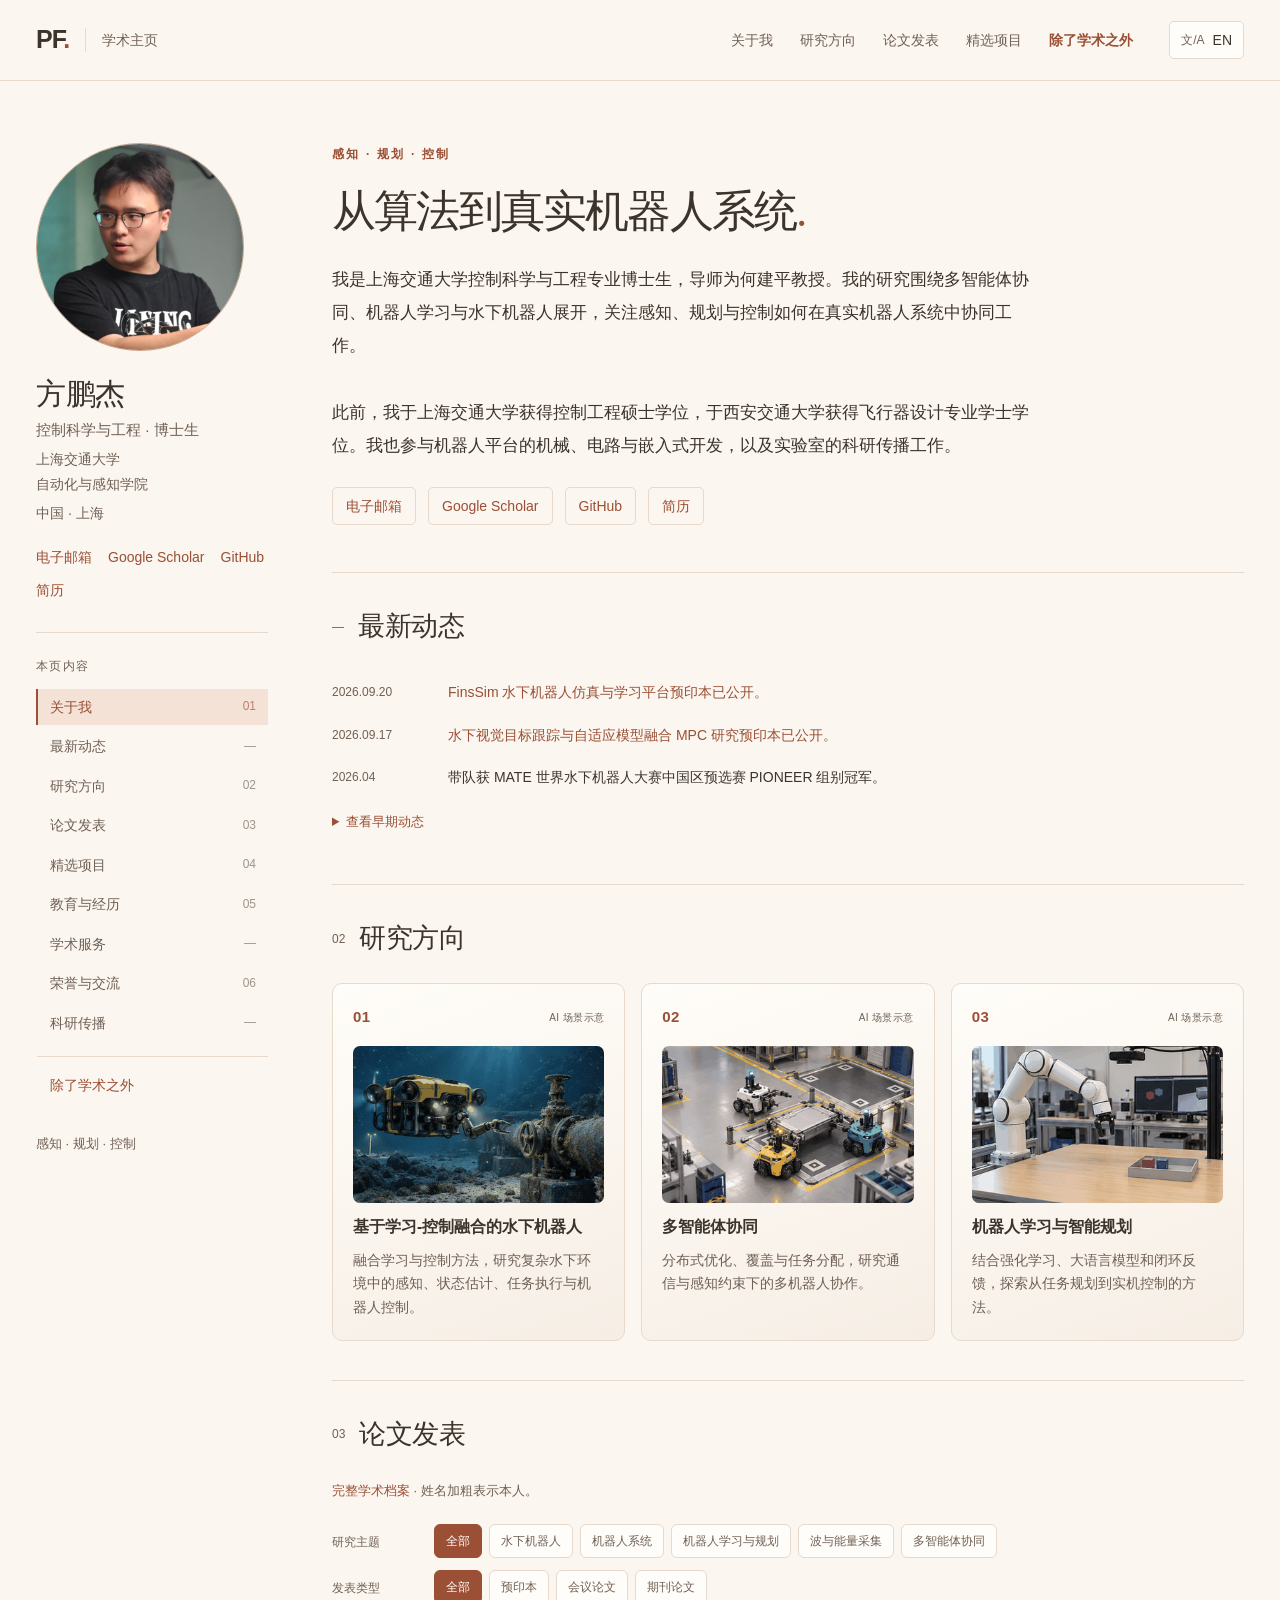
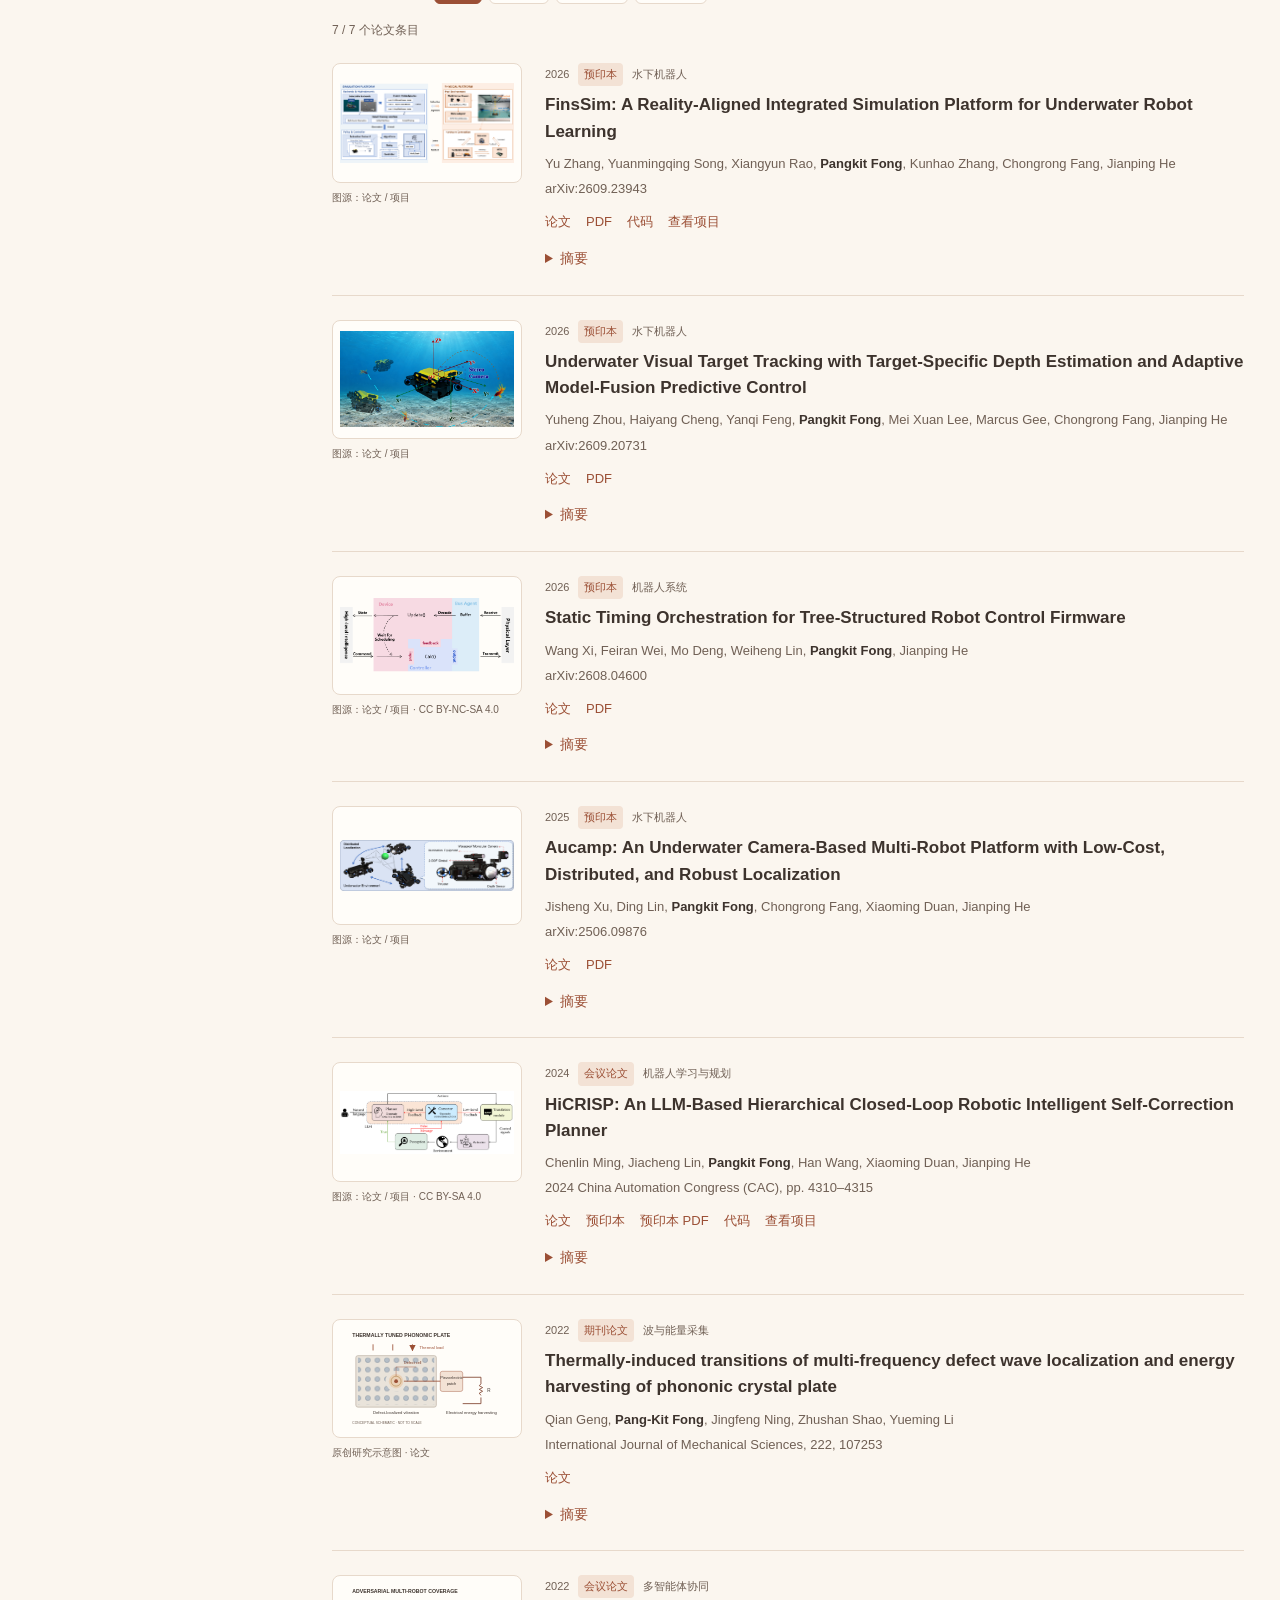
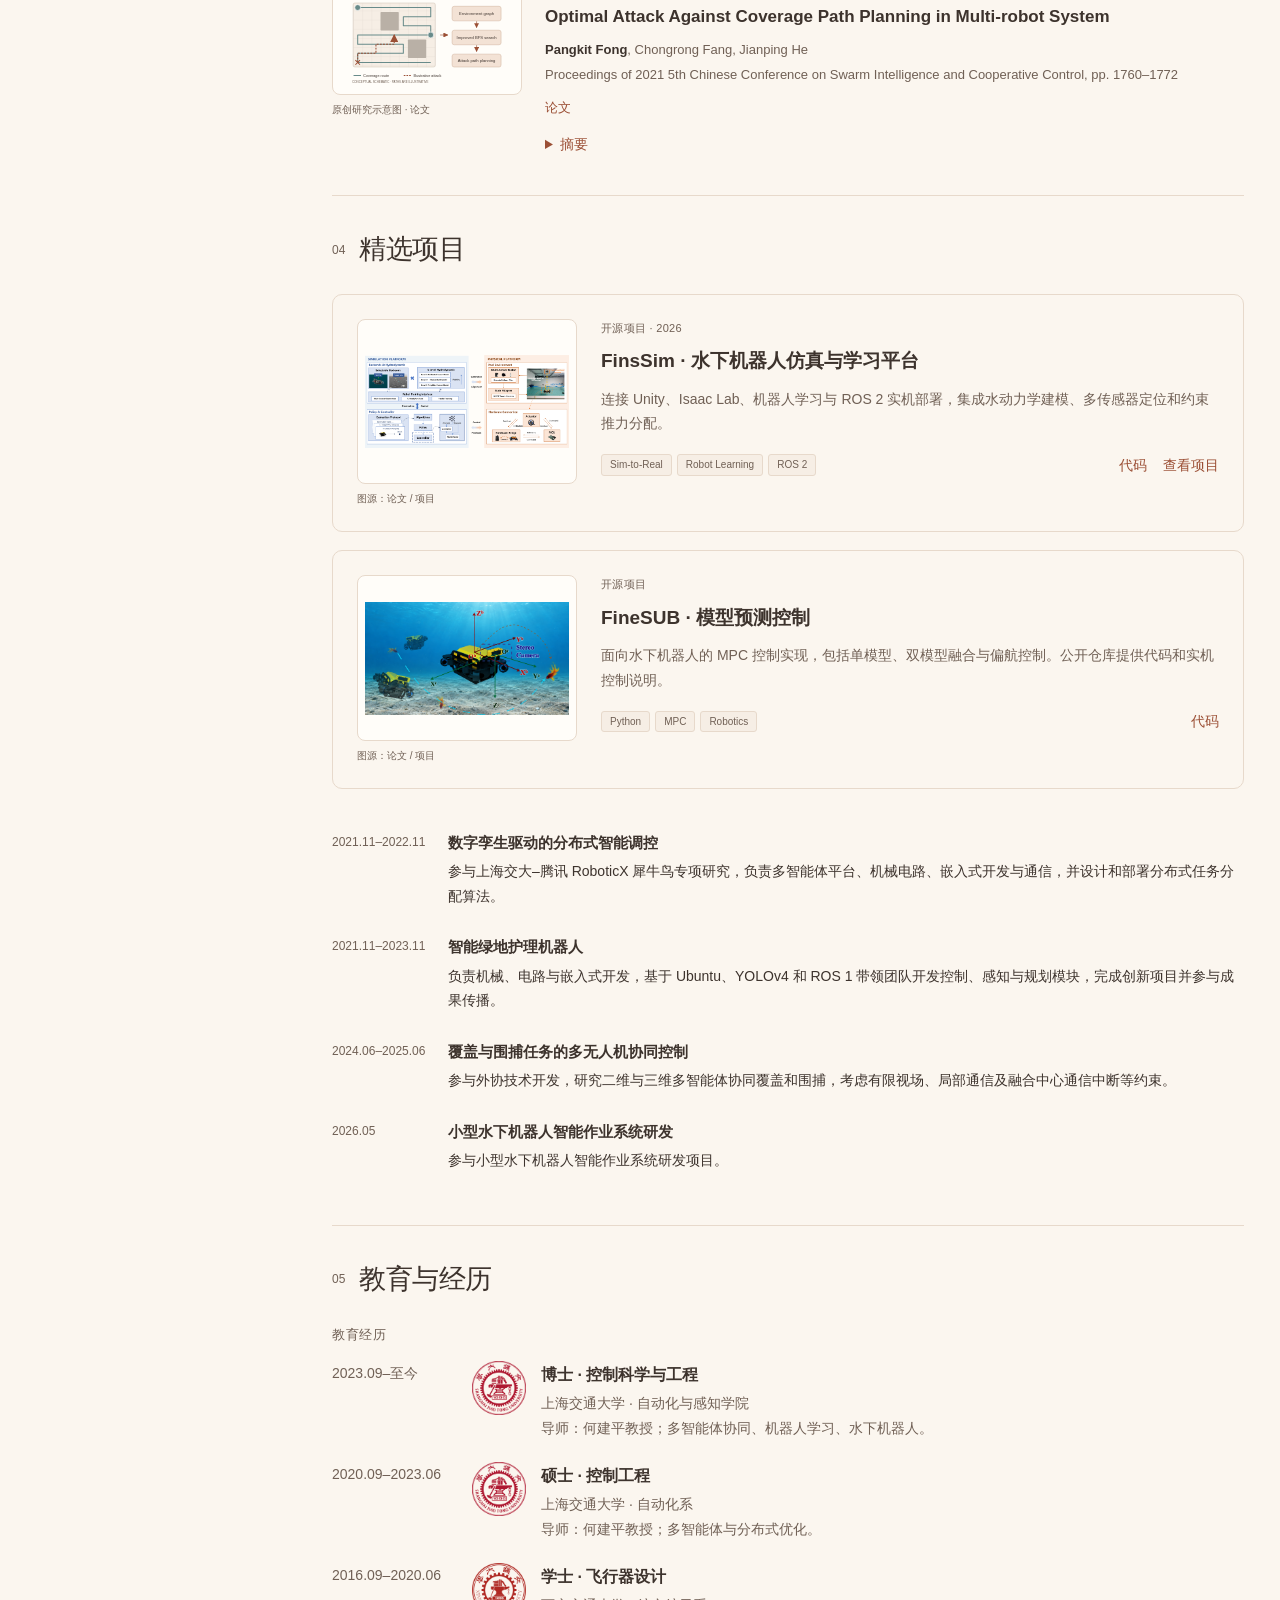
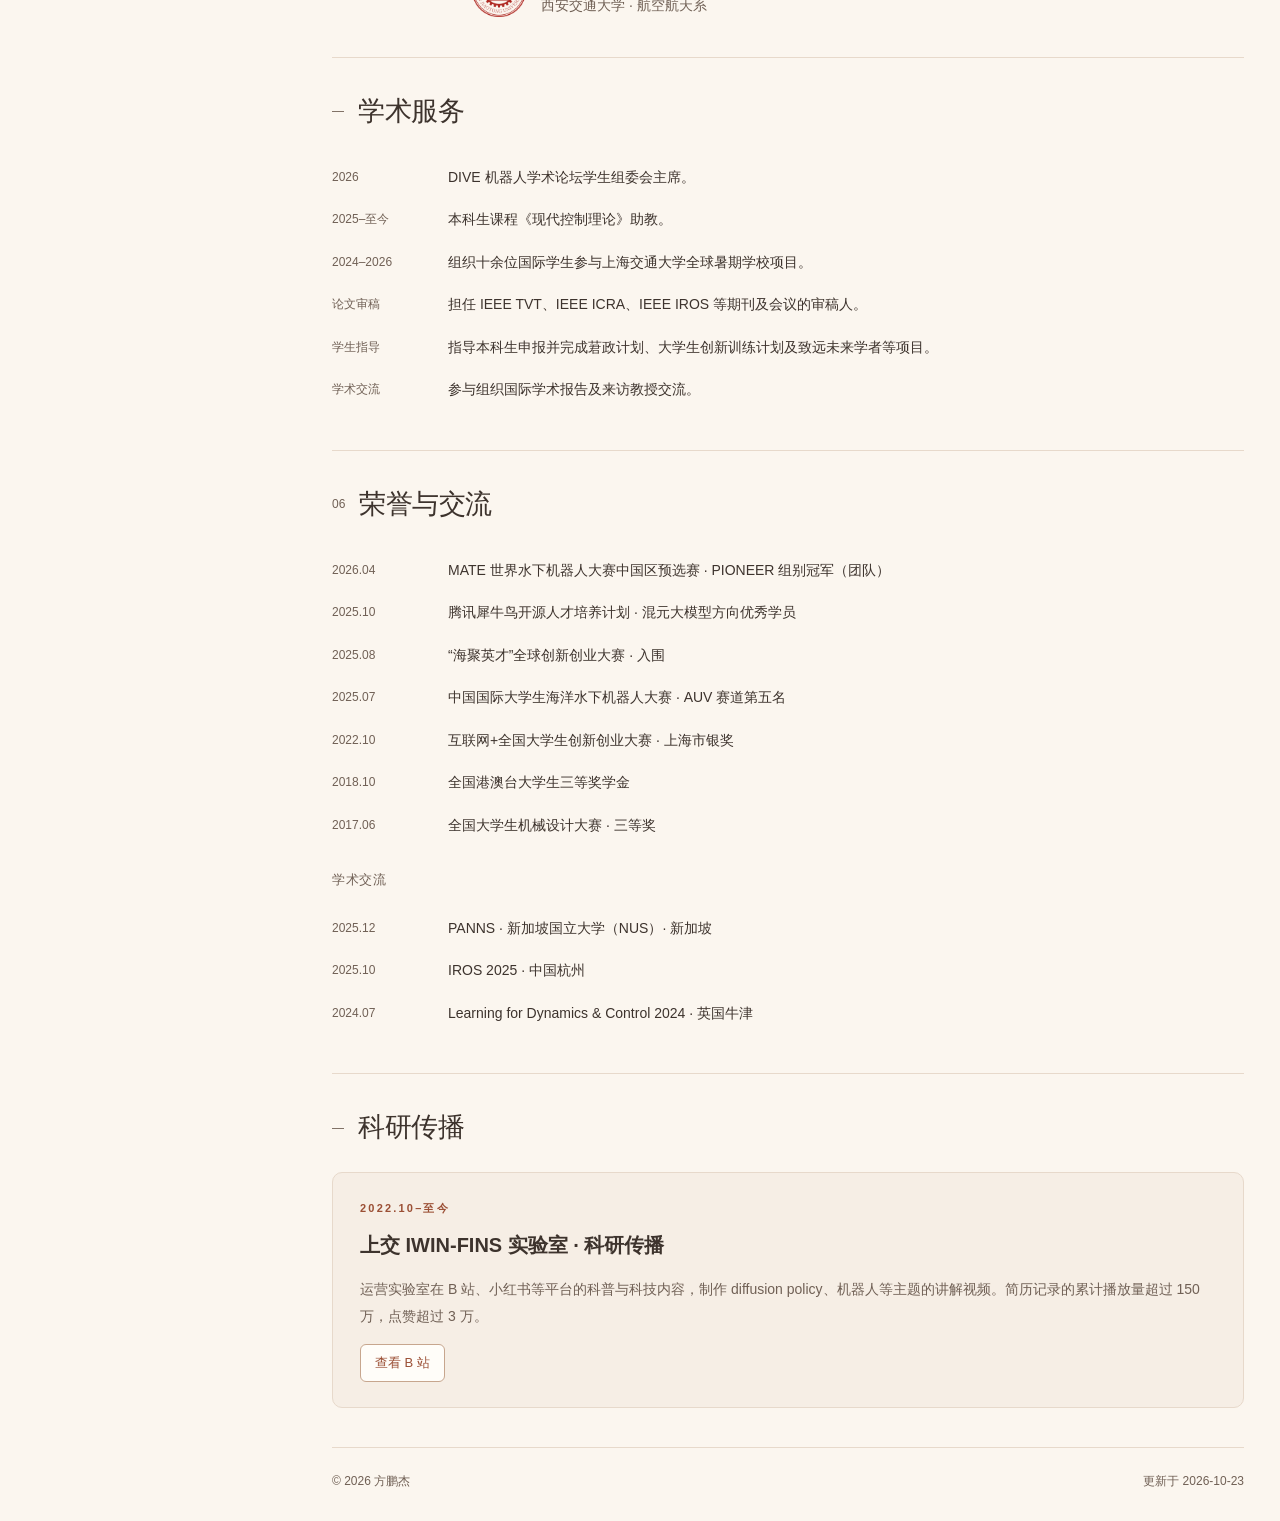
==== commit 03b542a5: "Publish animated research scenes and updated academic profile" ====
--- a/index.html
+++ b/index.html
@@ -1,13 +1,13 @@
-<!doctype html><html lang="zh-CN"><head><meta charset="utf-8"><meta name="viewport" content="width=device-width,initial-scale=1"><meta name="description" content="方鹏杰（Fong Pangkit），上海交通大学博士生，研究水下机器人、多智能体协同与机器人学习。"><meta name="author" content="Fong Pangkit"><meta name="theme-color" content="#fbf6ef"><link rel="canonical" href="https://fpj-gaoge.github.io/"><link rel="alternate" hreflang="zh-CN" href="https://fpj-gaoge.github.io/"><link rel="alternate" hreflang="en" href="https://fpj-gaoge.github.io/en/"><link rel="alternate" hreflang="x-default" href="https://fpj-gaoge.github.io/"><meta property="og:type" content="website"><meta property="og:title" content="方鹏杰 · 学术主页"><meta property="og:description" content="方鹏杰（Fong Pangkit），上海交通大学博士生，研究水下机器人、多智能体协同与机器人学习。"><meta property="og:url" content="https://fpj-gaoge.github.io/"><meta property="og:locale" content="zh_CN"><title>方鹏杰 · 学术主页</title><link rel="icon" type="image/svg+xml" href="data:image/svg+xml,%3Csvg xmlns='http://www.w3.org/2000/svg' viewBox='0 0 64 64'%3E%3Crect width='64' height='64' rx='12' fill='%239b4f35'/%3E%3Cpath d='M20 47V17h26v6H27v7h16v6H27v11z' fill='white'/%3E%3C/svg%3E"><link rel="stylesheet" href="/style.css?v=warm-20261003"><link rel="stylesheet" href="/enhancements.css?v=warm-20261003"><script type="application/ld+json">{"@context":"https://schema.org","@type":"Person","name":"Fong Pangkit","alternateName":"方鹏杰","url":"https://fpj-gaoge.github.io/","image":"https://fpj-gaoge.github.io/assets/portrait.jpg","jobTitle":"PhD Student · Control Science & Engineering","affiliation":{"@type":"CollegeOrUniversity","name":"Shanghai Jiao Tong University"},"alumniOf":{"@type":"CollegeOrUniversity","name":"Xi'an Jiaotong University"},"knowsAbout":["Underwater Robotics","Multi-Agent Coordination","Robot Learning & Planning"],"sameAs":["https://github.com/FPJ-GAOGE","https://scholar.google.com.hk/citations?user=u5ba-IQAAAAJ&hl=zh-CN"]}</script><script defer src="/profile.js?v=hicrisp-20261010"></script><script defer src="/render.js?v=hicrisp-20261010"></script><script defer src="/app.js"></script></head><body><a class="skip-link" href="#main">跳到正文</a><header class="site-header"><div class="header-inner"><a class="wordmark" href="#about" aria-label="方鹏杰"><span class="brand-initials">PF<span class="brand-dot">.</span></span><span class="wordmark-label">学术主页</span></a><nav class="top-nav" aria-label="主导航"><a href="#about">关于我</a><a href="#research">研究方向</a><a href="#publications">论文发表</a><a href="#projects">精选项目</a><a href="/beyond/" class="beyond-link">除了学术之外</a></nav><a class="language-toggle" id="language-toggle" href="/en/" lang="en" aria-label="Switch to English"><span class="language-icon" aria-hidden="true">文/A</span><span>EN</span></a></div></header>
+<!doctype html><html lang="zh-CN"><head><meta charset="utf-8"><meta name="viewport" content="width=device-width,initial-scale=1"><meta name="description" content="方鹏杰（Fong Pangkit），上海交通大学博士生，研究水下机器人、多智能体协同与机器人学习。"><meta name="author" content="Fong Pangkit"><meta name="theme-color" content="#fbf6ef"><link rel="canonical" href="https://fpj-gaoge.github.io/"><link rel="alternate" hreflang="zh-CN" href="https://fpj-gaoge.github.io/"><link rel="alternate" hreflang="en" href="https://fpj-gaoge.github.io/en/"><link rel="alternate" hreflang="x-default" href="https://fpj-gaoge.github.io/"><meta property="og:type" content="website"><meta property="og:title" content="方鹏杰 · 学术主页"><meta property="og:description" content="方鹏杰（Fong Pangkit），上海交通大学博士生，研究水下机器人、多智能体协同与机器人学习。"><meta property="og:url" content="https://fpj-gaoge.github.io/"><meta property="og:locale" content="zh_CN"><title>方鹏杰 · 学术主页</title><link rel="icon" type="image/svg+xml" href="data:image/svg+xml,%3Csvg xmlns='http://www.w3.org/2000/svg' viewBox='0 0 64 64'%3E%3Crect width='64' height='64' rx='12' fill='%239b4f35'/%3E%3Cpath d='M20 47V17h26v6H27v7h16v6H27v11z' fill='white'/%3E%3C/svg%3E"><link rel="stylesheet" href="/style.css?v=oct23-20261023"><link rel="stylesheet" href="/enhancements.css?v=oct23-20261023"><script type="application/ld+json">{"@context":"https://schema.org","@type":"Person","name":"Fong Pangkit","alternateName":"方鹏杰","url":"https://fpj-gaoge.github.io/","image":"https://fpj-gaoge.github.io/assets/portrait.jpg","jobTitle":"PhD Student · Control Science & Engineering","affiliation":{"@type":"CollegeOrUniversity","name":"Shanghai Jiao Tong University"},"alumniOf":{"@type":"CollegeOrUniversity","name":"Xi'an Jiaotong University"},"knowsAbout":["Learning–Control Fusion for Underwater Robotics","Multi-Agent Coordination","Robot Learning & Planning"],"sameAs":["https://github.com/FPJ-GAOGE","https://scholar.google.com.hk/citations?user=u5ba-IQAAAAJ&hl=zh-CN"]}</script><script defer src="/profile.js?v=oct23-20261023"></script><script defer src="/render.js?v=oct23-20261023"></script><script defer src="/app.js"></script></head><body><a class="skip-link" href="#main">跳到正文</a><header class="site-header"><div class="header-inner"><a class="wordmark" href="#about" aria-label="方鹏杰"><span class="brand-initials">PF<span class="brand-dot">.</span></span><span class="wordmark-label">学术主页</span></a><nav class="top-nav" aria-label="主导航"><a href="#about">关于我</a><a href="#research">研究方向</a><a href="#publications">论文发表</a><a href="#projects">精选项目</a><a href="/beyond/" class="beyond-link">除了学术之外</a></nav><a class="language-toggle" id="language-toggle" href="/en/" lang="en" aria-label="Switch to English"><span class="language-icon" aria-hidden="true">文/A</span><span>EN</span></a></div></header>
     <div class="page-layout"><aside class="profile-sidebar" aria-label="个人信息"><div id="portrait" class="portrait"><img src="/assets/portrait.jpg" alt="方鹏杰" width="208" height="208"></div><h1 id="profile-name">方鹏杰</h1><p class="profile-role">控制科学与工程 · 博士生</p><p class="profile-affiliation">上海交通大学
-自动化与感知学院</p><p class="profile-location">中国 · 上海</p><div class="profile-links"><a href="mailto:fpjgaoge@gmail.com">电子邮箱</a><a href="https://scholar.google.com.hk/citations?user=u5ba-IQAAAAJ&amp;hl=zh-CN" target="_blank" rel="noopener noreferrer">Google Scholar</a><a href="https://github.com/FPJ-GAOGE" target="_blank" rel="noopener noreferrer">GitHub</a><a href="/cv/">简历</a></div><div class="sidebar-rule"></div><p class="sidebar-label">本页内容</p><nav class="section-nav" aria-label="本页内容"><a href="#about" class="active" aria-current="location"><span>关于我</span><span class="section-number">01</span></a><a href="#news"><span>最新动态</span><span class="section-number">—</span></a><a href="#research"><span>研究方向</span><span class="section-number">02</span></a><a href="#publications"><span>论文发表</span><span class="section-number">03</span></a><a href="#projects"><span>精选项目</span><span class="section-number">04</span></a><a href="#background"><span>教育与经历</span><span class="section-number">05</span></a><a href="#awards"><span>荣誉与交流</span><span class="section-number">06</span></a><a href="#outreach"><span>科研传播</span><span class="section-number">—</span></a><a href="/beyond/" class="beyond-link">除了学术之外</a></nav><p class="sidebar-note">感知 · 规划 · 控制</p></aside>
+自动化与感知学院</p><p class="profile-location">中国 · 上海</p><div class="profile-links"><a href="mailto:fpjgaoge@gmail.com">电子邮箱</a><a href="https://scholar.google.com.hk/citations?user=u5ba-IQAAAAJ&amp;hl=zh-CN" target="_blank" rel="noopener noreferrer">Google Scholar</a><a href="https://github.com/FPJ-GAOGE" target="_blank" rel="noopener noreferrer">GitHub</a><a href="/cv/">简历</a></div><div class="sidebar-rule"></div><p class="sidebar-label">本页内容</p><nav class="section-nav" aria-label="本页内容"><a href="#about" class="active" aria-current="location"><span>关于我</span><span class="section-number">01</span></a><a href="#news"><span>最新动态</span><span class="section-number">—</span></a><a href="#research"><span>研究方向</span><span class="section-number">02</span></a><a href="#publications"><span>论文发表</span><span class="section-number">03</span></a><a href="#projects"><span>精选项目</span><span class="section-number">04</span></a><a href="#background"><span>教育与经历</span><span class="section-number">05</span></a><a href="#service"><span>学术服务</span><span class="section-number">—</span></a><a href="#awards"><span>荣誉与交流</span><span class="section-number">06</span></a><a href="#outreach"><span>科研传播</span><span class="section-number">—</span></a><a href="/beyond/" class="beyond-link">除了学术之外</a></nav><p class="sidebar-note">感知 · 规划 · 控制</p></aside>
     <main id="main" tabindex="-1"><section id="about" class="about-section"><p class="eyebrow">感知 · 规划 · 控制</p><h2 class="intro-title">从算法到真实机器人系统<span class="title-period">.</span></h2><p class="intro-bio">我是上海交通大学控制科学与工程专业博士生，导师为何建平教授。我的研究围绕多智能体协同、机器人学习与水下机器人展开，关注感知、规划与控制如何在真实机器人系统中协同工作。
 
-此前，我于上海交通大学获得控制工程硕士学位，于西安交通大学获得飞行器设计专业学士学位。我也参与机器人平台的机械、电路与嵌入式开发，以及实验室的科研传播工作。</p><div class="intro-links"><a href="mailto:fpjgaoge@gmail.com">电子邮箱</a><a href="https://scholar.google.com.hk/citations?user=u5ba-IQAAAAJ&amp;hl=zh-CN" target="_blank" rel="noopener noreferrer">Google Scholar</a><a href="https://github.com/FPJ-GAOGE" target="_blank" rel="noopener noreferrer">GitHub</a><a href="/cv/">简历</a></div></section><section id="news" class="content-section "><div class="section-heading"><span class="heading-index">—</span><h2>最新动态</h2></div><div id="news-list" class="news-list"><div class="news-row"><time datetime="2026-09-20">2026.09.20</time><p><a href="https://arxiv.org/abs/2609.23943" target="_blank" rel="noopener noreferrer">FinsSim 水下机器人仿真与学习平台预印本已公开。</a></p></div><div class="news-row"><time datetime="2026-09-17">2026.09.17</time><p><a href="https://arxiv.org/abs/2609.20731" target="_blank" rel="noopener noreferrer">水下视觉目标跟踪与自适应模型融合 MPC 研究预印本已公开。</a></p></div><div class="news-row"><time datetime="2025-07">2025.07</time><p>参与中国国际大学生海洋水下机器人大赛，获 AUV 赛道第五名。</p></div><details class="older-news"><summary>查看早期动态</summary><div class="news-row"><time datetime="2025-06-11">2025.06.11</time><p><a href="https://arxiv.org/abs/2506.09876" target="_blank" rel="noopener noreferrer">Aucamp 低成本分布式水下多机器人平台预印本已公开。</a></p></div><div class="news-row"><time datetime="2024-07">2024.07</time><p>参与在英国牛津举办的 Learning for Dynamics &amp; Control 2024 学术交流。</p></div><div class="news-row"><time datetime="2023-09">2023.09</time><p>开始在上海交通大学攻读控制科学与工程博士学位。</p></div></details></div></section>
-    <section id="research" class="content-section "><div class="section-heading"><span class="heading-index">02</span><h2>研究方向</h2></div><div id="research-list" class="research-list"><article class="research-item research-card" tabindex="0"><div class="research-card-top"><span class="research-index">01</span><span>研究方向示意</span></div><svg class="research-diagram" viewBox="0 0 360 176" role="img" aria-label="研究方向示意: 水下机器人"><rect x="18" y="35" width="92" height="44" rx="9"/><text x="64" y="62">感知</text><rect x="134" y="35" width="92" height="44" rx="9"/><text x="180" y="62">状态估计</text><rect x="250" y="35" width="92" height="44" rx="9"/><text x="296" y="62">控制</text><path class="signal-line" d="M110 57h24M226 57h24M296 79v39H64V79" fill="none"/><path d="m128 53 6 4-6 4m116-8 6 4-6 4M60 85l4-6 4 6" fill="none"/><text x="180" y="150">闭环反馈</text></svg><h3>水下机器人与感知控制</h3><p>视觉定位、目标跟踪、多传感器融合，以及面向真实水下平台的建模与预测控制。</p></article><article class="research-item research-card" tabindex="0"><div class="research-card-top"><span class="research-index">02</span><span>研究方向示意</span></div><svg class="research-diagram" viewBox="0 0 360 176" role="img" aria-label="研究方向示意: 多智能体协同"><path class="signal-line" d="M45 50 120 28 188 58 265 35 315 76 240 110 160 98 82 112 45 50M120 28 160 98 265 35M82 112 188 58 240 110" fill="none"/><circle cx="45" cy="50" r="9"/><circle class="agent-pulse" cx="45" cy="50" r="18" style="animation-delay:0s"/><circle cx="120" cy="28" r="9"/><circle class="agent-pulse" cx="120" cy="28" r="18" style="animation-delay:0.2s"/><circle cx="188" cy="58" r="15"/><circle class="agent-pulse" cx="188" cy="58" r="18" style="animation-delay:0.4s"/><circle cx="265" cy="35" r="9"/><circle class="agent-pulse" cx="265" cy="35" r="18" style="animation-delay:0.6000000000000001s"/><circle cx="315" cy="76" r="9"/><circle class="agent-pulse" cx="315" cy="76" r="18" style="animation-delay:0.8s"/><circle cx="240" cy="110" r="9"/><circle class="agent-pulse" cx="240" cy="110" r="18" style="animation-delay:1s"/><circle cx="160" cy="98" r="9"/><circle class="agent-pulse" cx="160" cy="98" r="18" style="animation-delay:1.2000000000000002s"/><circle cx="82" cy="112" r="9"/><circle class="agent-pulse" cx="82" cy="112" r="18" style="animation-delay:1.4000000000000001s"/><text x="180" y="150">局部通信 → 协同决策</text></svg><h3>多智能体协同</h3><p>分布式优化、覆盖与任务分配，研究通信与感知约束下的多机器人协作。</p></article><article class="research-item research-card" tabindex="0"><div class="research-card-top"><span class="research-index">03</span><span>研究方向示意</span></div><svg class="research-diagram" viewBox="0 0 360 176" role="img" aria-label="研究方向示意: 机器人学习与规划"><rect x="18" y="35" width="92" height="44" rx="9"/><text x="64" y="62">任务</text><rect x="134" y="35" width="92" height="44" rx="9"/><text x="180" y="62">规划</text><rect x="250" y="35" width="92" height="44" rx="9"/><text x="296" y="62">执行</text><path class="signal-line" d="M110 57h24M226 57h24M296 79v39H64V79" fill="none"/><path d="m128 53 6 4-6 4m116-8 6 4-6 4M60 85l4-6 4 6" fill="none"/><text x="180" y="150">自我修正</text></svg><h3>机器人学习与智能规划</h3><p>结合强化学习、大语言模型和闭环反馈，探索从任务规划到实机控制的方法。</p></article></div></section>
-    <section id="publications" class="content-section "><div class="section-heading"><span class="heading-index">03</span><h2>论文发表</h2></div><p class="publication-intro"><a href="https://scholar.google.com.hk/citations?user=u5ba-IQAAAAJ&amp;hl=zh-CN" target="_blank" rel="noopener noreferrer">完整学术档案</a> · 姓名加粗表示本人。</p><div id="publication-filters" class="publication-filters"><div class="filter-group" role="group" aria-label="研究主题"><span class="filter-label">研究主题</span><div><button type="button" class="filter-button" data-filter-group="topic" data-filter="all" aria-pressed="true">全部</button><button type="button" class="filter-button" data-filter-group="topic" data-filter="underwater" aria-pressed="false">水下机器人</button><button type="button" class="filter-button" data-filter-group="topic" data-filter="systems" aria-pressed="false">机器人系统</button><button type="button" class="filter-button" data-filter-group="topic" data-filter="learning" aria-pressed="false">机器人学习与规划</button><button type="button" class="filter-button" data-filter-group="topic" data-filter="mechanics" aria-pressed="false">波与能量采集</button><button type="button" class="filter-button" data-filter-group="topic" data-filter="coordination" aria-pressed="false">多智能体协同</button></div></div><div class="filter-group" role="group" aria-label="发表类型"><span class="filter-label">发表类型</span><div><button type="button" class="filter-button" data-filter-group="type" data-filter="all" aria-pressed="true">全部</button><button type="button" class="filter-button" data-filter-group="type" data-filter="Preprint" aria-pressed="false">预印本</button><button type="button" class="filter-button" data-filter-group="type" data-filter="Conference" aria-pressed="false">会议论文</button><button type="button" class="filter-button" data-filter-group="type" data-filter="Journal" aria-pressed="false">期刊论文</button></div></div></div><p id="publication-count" class="publication-count" role="status" aria-live="polite">7 / 7 个论文条目</p><div id="publication-list" class="publication-list"><article class="publication publication-with-image"><figure class="paper-figure"><a href="/assets/papers/finssim.png" target="_blank" rel="noopener noreferrer" aria-label="FinsSim 仿真、机器人学习与实机部署流程总览"><img src="/assets/papers/finssim.png" alt="FinsSim 仿真、机器人学习与实机部署流程总览" loading="lazy" decoding="async" width="640" height="360"></a><figcaption><a href="https://arxiv.org/html/2609.23943v1#S2.F1" target="_blank" rel="noopener noreferrer">图源：论文 / 项目</a></figcaption></figure><div class="publication-body"><div class="publication-meta"><span>2026</span><span class="venue-badge">预印本</span><span>水下机器人</span></div><h3><a href="https://arxiv.org/abs/2609.23943" target="_blank" rel="noopener noreferrer">FinsSim: A Reality-Aligned Integrated Simulation Platform for Underwater Robot Learning</a></h3><p class="authors">Yu Zhang, Yuanmingqing Song, Xiangyun Rao, <strong>Pangkit Fong</strong>, Kunhao Zhang, Chongrong Fang, Jianping He</p><p class="venue">arXiv:2609.23943</p><div class="paper-links"><a href="https://arxiv.org/abs/2609.23943" target="_blank" rel="noopener noreferrer">论文</a><a href="https://arxiv.org/pdf/2609.23943" target="_blank" rel="noopener noreferrer">PDF</a></div><details><summary>摘要</summary><p>集成流体动力学模型、控制基线、多传感器定位与推力分配，串联水下机器人学习的仿真到实机流程。</p></details></div></article><article class="publication publication-with-image"><figure class="paper-figure"><a href="/assets/papers/tracking.png" target="_blank" rel="noopener noreferrer" aria-label="水下视觉跟踪平台与任务示意"><img src="/assets/papers/tracking.png" alt="水下视觉跟踪平台与任务示意" loading="lazy" decoding="async" width="640" height="360"></a><figcaption><a href="https://arxiv.org/html/2609.20731v1#S1.F1" target="_blank" rel="noopener noreferrer">图源：论文 / 项目</a></figcaption></figure><div class="publication-body"><div class="publication-meta"><span>2026</span><span class="venue-badge">预印本</span><span>水下机器人</span></div><h3><a href="https://arxiv.org/abs/2609.20731" target="_blank" rel="noopener noreferrer">Underwater Visual Target Tracking with Target-Specific Depth Estimation and Adaptive Model-Fusion Predictive Control</a></h3><p class="authors">Yuheng Zhou, Haiyang Cheng, Yanqi Feng, <strong>Pangkit Fong</strong>, Mei Xuan Lee, Marcus Gee, Chongrong Fang, Jianping He</p><p class="venue">arXiv:2609.20731</p><div class="paper-links"><a href="https://arxiv.org/abs/2609.20731" target="_blank" rel="noopener noreferrer">论文</a><a href="https://arxiv.org/pdf/2609.20731" target="_blank" rel="noopener noreferrer">PDF</a></div><details><summary>摘要</summary><p>结合双目视觉、目标专属深度提取、卡尔曼滤波与自适应模型融合 MPC，实现约束下的水下目标跟踪。</p></details></div></article><article class="publication"><div class="publication-body"><div class="publication-meta"><span>2026</span><span class="venue-badge">预印本</span><span>机器人系统</span></div><h3><a href="https://arxiv.org/abs/2608.04600" target="_blank" rel="noopener noreferrer">Static Timing Orchestration for Tree-Structured Robot Control Firmware</a></h3><p class="authors">Wang Xi, Feiran Wei, Mo Deng, Weiheng Lin, <strong>Pangkit Fong</strong>, Jianping He</p><p class="venue">arXiv:2608.04600</p><div class="paper-links"><a href="https://arxiv.org/abs/2608.04600" target="_blank" rel="noopener noreferrer">论文</a><a href="https://arxiv.org/pdf/2608.04600" target="_blank" rel="noopener noreferrer">PDF</a></div><details><summary>摘要</summary><p>提出 FineMote 固件生成框架，利用编译期信息为树状设备模型确定执行顺序，分析时序约束与决策延迟。</p></details></div></article><article class="publication publication-with-image"><figure class="paper-figure"><a href="/assets/papers/aucamp.png" target="_blank" rel="noopener noreferrer" aria-label="Aucamp 水下多机器人平台总览"><img src="/assets/papers/aucamp.png" alt="Aucamp 水下多机器人平台总览" loading="lazy" decoding="async" width="640" height="360"></a><figcaption><a href="https://arxiv.org/html/2506.09876v1#S0.F1" target="_blank" rel="noopener noreferrer">图源：论文 / 项目</a></figcaption></figure><div class="publication-body"><div class="publication-meta"><span>2025</span><span class="venue-badge">预印本</span><span>水下机器人</span></div><h3><a href="https://arxiv.org/abs/2506.09876" target="_blank" rel="noopener noreferrer">Aucamp: An Underwater Camera-Based Multi-Robot Platform with Low-Cost, Distributed, and Robust Localization</a></h3><p class="authors">Jisheng Xu, Ding Lin, <strong>Pangkit Fong</strong>, Chongrong Fang, Xiaoming Duan, Jianping He</p><p class="venue">arXiv:2506.09876</p><div class="paper-links"><a href="https://arxiv.org/abs/2506.09876" target="_blank" rel="noopener noreferrer">论文</a><a href="https://arxiv.org/pdf/2506.09876" target="_blank" rel="noopener noreferrer">PDF</a></div><details><summary>摘要</summary><p>基于单目相机的低成本水下多机器人平台，通过分布式更新协议实现定位，结合动力学与鲁棒姿态控制提高稳定性。</p></details></div></article><article class="publication publication-with-image"><figure class="paper-figure"><a href="/assets/papers/hicrisp.png" target="_blank" rel="noopener noreferrer" aria-label="HiCRISP 分层闭环自我修正规划框架"><img src="/assets/papers/hicrisp.png" alt="HiCRISP 分层闭环自我修正规划框架" loading="lazy" decoding="async" width="640" height="360"></a><figcaption><a href="https://ming-bot.github.io/HiCRISP.github.io/" target="_blank" rel="noopener noreferrer">图源：论文 / 项目</a> · <a href="https://creativecommons.org/licenses/by-sa/4.0/" target="_blank" rel="noopener noreferrer">CC BY-SA 4.0</a></figcaption></figure><div class="publication-body"><div class="publication-meta"><span>2024</span><span class="venue-badge">会议论文</span><span>机器人学习与规划</span></div><h3><a href="https://doi.org/10.1109/CAC63892.2024.10865457" target="_blank" rel="noopener noreferrer">HiCRISP: An LLM-Based Hierarchical Closed-Loop Robotic Intelligent Self-Correction Planner</a></h3><p class="authors">Chenlin Ming, Jiacheng Lin, <strong>Pangkit Fong</strong>, Han Wang, Xiaoming Duan, Jianping He</p><p class="venue">2024 China Automation Congress (CAC), pp. 4310–4315</p><div class="paper-links"><a href="https://doi.org/10.1109/CAC63892.2024.10865457" target="_blank" rel="noopener noreferrer">论文</a><a href="https://arxiv.org/abs/2309.12089" target="_blank" rel="noopener noreferrer">预印本</a><a href="https://arxiv.org/pdf/2309.12089" target="_blank" rel="noopener noreferrer">预印本 PDF</a><a href="https://github.com/ming-bot/HiCRISP" target="_blank" rel="noopener noreferrer">代码</a><a href="https://ming-bot.github.io/HiCRISP.github.io/" target="_blank" rel="noopener noreferrer">查看项目</a></div><details><summary>摘要</summary><p>分层闭环规划框架分别处理高层规划与低层执行错误，通过大语言模型和反馈在机器人任务过程中进行自我修正。</p></details></div></article><article class="publication"><div class="publication-body"><div class="publication-meta"><span>2022</span><span class="venue-badge">期刊论文</span><span>波与能量采集</span></div><h3><a href="https://doi.org/10.1016/j.ijmecsci.2022.107253" target="_blank" rel="noopener noreferrer">Thermally-induced transitions of multi-frequency defect wave localization and energy harvesting of phononic crystal plate</a></h3><p class="authors">Qian Geng, <strong>Pang-Kit Fong</strong>, Jingfeng Ning, Zhushan Shao, Yueming Li</p><p class="venue">International Journal of Mechanical Sciences, 222, 107253</p><div class="paper-links"><a href="https://doi.org/10.1016/j.ijmecsci.2022.107253" target="_blank" rel="noopener noreferrer">论文</a></div><details><summary>摘要</summary><p>研究热载荷下声子晶体板的多频缺陷态与振动能量采集，分析刚度变化对波局域和采集性能的影响。</p></details></div></article><article class="publication"><div class="publication-body"><div class="publication-meta"><span>2022</span><span class="venue-badge">会议论文</span><span>多智能体协同</span></div><h3><a href="https://doi.org/10.1007/978-981-19-3998-3_164" target="_blank" rel="noopener noreferrer">Optimal Attack Against Coverage Path Planning in Multi-robot System</a></h3><p class="authors"><strong>Pangkit Fong</strong>, Chongrong Fang, Jianping He</p><p class="venue">Proceedings of 2021 5th Chinese Conference on Swarm Intelligence and Cooperative Control, pp. 1760–1772</p><div class="paper-links"><a href="https://doi.org/10.1007/978-981-19-3998-3_164" target="_blank" rel="noopener noreferrer">论文</a></div><details><summary>摘要</summary><p>研究多机器人覆盖任务的对抗场景，以改进广度优先搜索在离散环境中求解最优攻击路径。</p></details></div></article></div></section>
-    <section id="projects" class="content-section "><div class="section-heading"><span class="heading-index">04</span><h2>精选项目</h2></div><div class="project-list"><article class="project project-with-image"><figure class="project-figure"><a href="/assets/papers/finssim.png" target="_blank" rel="noopener noreferrer" aria-label="FinsSim 仿真、机器人学习与实机部署流程总览"><img src="/assets/papers/finssim.png" alt="FinsSim 仿真、机器人学习与实机部署流程总览" loading="lazy" decoding="async" width="640" height="360"></a><figcaption><a href="https://arxiv.org/html/2609.23943v1#S2.F1" target="_blank" rel="noopener noreferrer">图源：论文 / 项目</a></figcaption></figure><div class="project-body"><div class="project-meta">研究项目 · 2026</div><h3>FinsSim · 水下机器人仿真与学习平台</h3><p>连接 Unity、Isaac Lab、机器人学习与 ROS 2 实机部署，集成水动力学建模、多传感器定位和约束推力分配。</p><div class="project-bottom"><div class="tags"><span class="tag">Sim-to-Real</span><span class="tag">Robot Learning</span><span class="tag">ROS 2</span></div><a href="https://arxiv.org/abs/2609.23943" target="_blank" rel="noopener noreferrer">查看项目</a></div></div></article><article class="project project-with-image"><figure class="project-figure"><a href="/assets/papers/aucamp.png" target="_blank" rel="noopener noreferrer" aria-label="Aucamp 水下多机器人平台总览"><img src="/assets/papers/aucamp.png" alt="Aucamp 水下多机器人平台总览" loading="lazy" decoding="async" width="640" height="360"></a><figcaption><a href="https://arxiv.org/html/2506.09876v1#S0.F1" target="_blank" rel="noopener noreferrer">图源：论文 / 项目</a></figcaption></figure><div class="project-body"><div class="project-meta">研究项目 · 2023.12–至今</div><h3>分布式水下多机器人平台</h3><p>带领团队搭建水下多机器人平台，研究自主感知补光、目标跟踪、多传感器融合、视觉伺服与协同控制。</p><div class="project-bottom"><div class="tags"><span class="tag">Underwater Robotics</span><span class="tag">Perception</span><span class="tag">Control</span></div><a href="https://arxiv.org/abs/2506.09876" target="_blank" rel="noopener noreferrer">查看项目</a></div></div></article><article class="project project-with-image"><figure class="project-figure"><a href="/assets/papers/tracking.png" target="_blank" rel="noopener noreferrer" aria-label="水下视觉跟踪平台与任务示意"><img src="/assets/papers/tracking.png" alt="水下视觉跟踪平台与任务示意" loading="lazy" decoding="async" width="640" height="360"></a><figcaption><a href="https://arxiv.org/html/2609.20731v1#S1.F1" target="_blank" rel="noopener noreferrer">图源：论文 / 项目</a></figcaption></figure><div class="project-body"><div class="project-meta">开源项目</div><h3>FineSUB · 模型预测控制</h3><p>面向水下机器人的 MPC 控制实现，包括单模型、双模型融合与偏航控制。公开仓库提供代码和实机控制说明。</p><div class="project-bottom"><div class="tags"><span class="tag">Python</span><span class="tag">MPC</span><span class="tag">Robotics</span></div><a href="https://github.com/FPJ-GAOGE/MPC-fused-model" target="_blank" rel="noopener noreferrer">查看项目</a></div></div></article><article class="project project-with-image"><figure class="project-figure"><a href="/assets/papers/hicrisp.png" target="_blank" rel="noopener noreferrer" aria-label="HiCRISP 分层闭环自我修正规划框架"><img src="/assets/papers/hicrisp.png" alt="HiCRISP 分层闭环自我修正规划框架" loading="lazy" decoding="async" width="640" height="360"></a><figcaption><a href="https://ming-bot.github.io/HiCRISP.github.io/" target="_blank" rel="noopener noreferrer">图源：论文 / 项目</a> · <a href="https://creativecommons.org/licenses/by-sa/4.0/" target="_blank" rel="noopener noreferrer">CC BY-SA 4.0</a></figcaption></figure><div class="project-body"><div class="project-meta">研究项目 · 2023.09–2024.03</div><h3>大语言模型驱动的分层闭环机器人规划</h3><p>参与 HiCRISP 研究，以高层与低层反馈处理规划和执行错误，支持机器人在任务中修正步骤并重新规划。</p><div class="project-bottom"><div class="tags"><span class="tag">LLMs</span><span class="tag">Planning</span><span class="tag">Closed Loop</span></div><a href="https://ming-bot.github.io/HiCRISP.github.io/" target="_blank" rel="noopener noreferrer">查看项目</a></div></div></article><article class="project"><div class="project-body"><div class="project-meta">研究项目 · 腾讯 RoboticX · 2021.11–2022.11</div><h3>数字孪生驱动的分布式智能调控</h3><p>参与上海交大–腾讯 RoboticX 犀牛鸟专项研究，负责多智能体平台、机械电路、嵌入式开发与通信，并设计和部署分布式任务分配算法。</p><div class="project-bottom"><div class="tags"><span class="tag">Digital Twin</span><span class="tag">Distributed Optimization</span><span class="tag">Embedded Systems</span></div></div></div></article><article class="project"><div class="project-body"><div class="project-meta">研究项目 · 2020.09–2022.09</div><h3>多机器人覆盖路径规划的最优攻击</h3><p>在对抗场景下，结合改进 BFS、最小代价排序和剪枝求解覆盖任务的最优攻击问题，并分析算法最优性。</p><div class="project-bottom"><div class="tags"><span class="tag">Multi-Robot Systems</span><span class="tag">Path Planning</span><span class="tag">Optimization</span></div><a href="https://doi.org/10.1007/978-981-19-3998-3_164" target="_blank" rel="noopener noreferrer">查看项目</a></div></div></article><article class="project"><div class="project-body"><div class="project-meta">研究项目 · 2018.12–2020.06</div><h3>声子晶体板振动能量采集</h3><p>研究热效应对声子晶体板的影响，使用 COMSOL 开展多物理场仿真，以 Origin 进行数据处理和绘图。</p><div class="project-bottom"><div class="tags"><span class="tag">Phononic Crystals</span><span class="tag">COMSOL</span><span class="tag">Energy Harvesting</span></div><a href="https://doi.org/10.1016/j.ijmecsci.2022.107253" target="_blank" rel="noopener noreferrer">查看项目</a></div></div></article><article class="project"><div class="project-body"><div class="project-meta">工程项目 · 上海交大–福龙马 · 2021.11–2023.11</div><h3>智能绿地护理机器人</h3><p>负责机械、电路与嵌入式开发，基于 Ubuntu、YOLOv4 和 ROS 1 带领团队开发控制、感知与规划模块，完成创新项目并参与成果传播。</p><div class="project-bottom"><div class="tags"><span class="tag">ROS 1</span><span class="tag">YOLOv4</span><span class="tag">Mechatronics</span></div></div></div></article><article class="project"><div class="project-body"><div class="project-meta">工程项目 · 深圳市机器人与人工智能研究院 · 2024.06–2025.06</div><h3>覆盖与围捕任务的多无人机协同控制</h3><p>参与外协技术开发，研究二维与三维多智能体协同覆盖和围捕，考虑有限视场、局部通信及融合中心通信中断等约束。</p><div class="project-bottom"><div class="tags"><span class="tag">Multi-UAV</span><span class="tag">Cooperative Control</span><span class="tag">Coverage</span></div></div></div></article></div></section>
-    <section id="background" class="content-section "><div class="section-heading"><span class="heading-index">05</span><h2>教育与经历</h2></div><div id="background-list"><div class="timeline-group"><h3 class="timeline-label">教育经历</h3><div class="timeline-entry"><time>2023.09–至今</time><div class="timeline-content"><span class="institution-mark" aria-hidden="true">SJTU</span><div><h3>博士 · 控制科学与工程</h3><p>上海交通大学 · 自动化与感知学院</p><p>导师：何建平教授；多智能体协同、机器人学习、水下机器人。</p></div></div></div><div class="timeline-entry"><time>2020.09–2023.06</time><div class="timeline-content"><span class="institution-mark" aria-hidden="true">SJTU</span><div><h3>硕士 · 控制工程</h3><p>上海交通大学 · 自动化系</p><p>导师：何建平教授；多智能体与分布式优化。</p></div></div></div><div class="timeline-entry"><time>2015.09–2020.06</time><div class="timeline-content"><span class="institution-mark" aria-hidden="true">XJTU</span><div><h3>学士 · 飞行器设计</h3><p>西安交通大学 · 航空航天系</p></div></div></div></div></div></section>
-
-    <section id="awards" class="content-section "><div class="section-heading"><span class="heading-index">06</span><h2>荣誉与交流</h2></div><div class="news-row"><time>2025.08</time><p>“海聚英才”全球创新创业大赛</p></div><div class="news-row"><time>2025.07</time><p>中国国际大学生海洋水下机器人大赛 · AUV 赛道第五名</p></div><div class="news-row"><time>2022.10</time><p>互联网+全国大学生创新创业大赛 · 上海市银奖</p></div><div class="news-row"><time>2018.10</time><p>全国港澳台大学生三等奖学金</p></div><div class="news-row"><time>2017.06</time><p>全国大学生机械设计大赛 · 三等奖</p></div><h3 class="timeline-label activities-heading">学术交流</h3><div class="news-row"><time>2024.07</time><p>Learning for Dynamics &amp; Control 2024 · 英国牛津</p></div></section><section id="outreach" class="content-section "><div class="section-heading"><span class="heading-index">—</span><h2>科研传播</h2></div><article class="outreach-card"><p class="eyebrow">2022.10–至今</p><h3>上交 IWIN-FINS 实验室 · 科研传播</h3><p>运营实验室在 B 站、小红书等平台的科普与科技内容，制作 diffusion policy、机器人等主题的讲解视频。简历记录的累计播放量超过 150 万，点赞超过 3 万。</p><a href="https://space.bilibili.com/1188256336" class="outreach-button" target="_blank" rel="noopener noreferrer">查看 B 站</a></article></section>
-    <footer class="site-footer"><span>© 2026 方鹏杰</span><span>更新于 2026-10-10</span></footer></main></div></body></html>
+此前，我于上海交通大学获得控制工程硕士学位，于西安交通大学获得飞行器设计专业学士学位。我也参与机器人平台的机械、电路与嵌入式开发，以及实验室的科研传播工作。</p><div class="intro-links"><a href="mailto:fpjgaoge@gmail.com">电子邮箱</a><a href="https://scholar.google.com.hk/citations?user=u5ba-IQAAAAJ&amp;hl=zh-CN" target="_blank" rel="noopener noreferrer">Google Scholar</a><a href="https://github.com/FPJ-GAOGE" target="_blank" rel="noopener noreferrer">GitHub</a><a href="/cv/">简历</a></div></section><section id="news" class="content-section "><div class="section-heading"><span class="heading-index">—</span><h2>最新动态</h2></div><div id="news-list" class="news-list"><div class="news-row"><time datetime="2026-09-20">2026.09.20</time><p><a href="https://arxiv.org/abs/2609.23943" target="_blank" rel="noopener noreferrer">FinsSim 水下机器人仿真与学习平台预印本已公开。</a></p></div><div class="news-row"><time datetime="2026-09-17">2026.09.17</time><p><a href="https://arxiv.org/abs/2609.20731" target="_blank" rel="noopener noreferrer">水下视觉目标跟踪与自适应模型融合 MPC 研究预印本已公开。</a></p></div><div class="news-row"><time datetime="2026-04">2026.04</time><p>带队获 MATE 世界水下机器人大赛中国区预选赛 PIONEER 组别冠军。</p></div><details class="older-news"><summary>查看早期动态</summary><div class="news-row"><time datetime="2025-10">2025.10</time><p>获腾讯犀牛鸟开源人才培养计划混元大模型方向“优秀学员”。</p></div><div class="news-row"><time datetime="2025-07">2025.07</time><p>参与中国国际大学生海洋水下机器人大赛，获 AUV 赛道第五名。</p></div><div class="news-row"><time datetime="2025-06-11">2025.06.11</time><p><a href="https://arxiv.org/abs/2506.09876" target="_blank" rel="noopener noreferrer">Aucamp 低成本分布式水下多机器人平台预印本已公开。</a></p></div><div class="news-row"><time datetime="2024-07">2024.07</time><p>参与在英国牛津举办的 Learning for Dynamics &amp; Control 2024 学术交流。</p></div><div class="news-row"><time datetime="2023-09">2023.09</time><p>开始在上海交通大学攻读控制科学与工程博士学位。</p></div></details></div></section>
+    <section id="research" class="content-section "><div class="section-heading"><span class="heading-index">02</span><h2>研究方向</h2></div><div id="research-list" class="research-list"><article class="research-item research-card" tabindex="0"><div class="research-card-top"><span class="research-index">01</span><span>AI 场景示意</span></div><picture class="research-media"><source media="(prefers-reduced-motion: reduce)" srcset="/assets/research/underwater.png"><img src="/assets/research/underwater.gif" width="360" height="225" loading="lazy" decoding="async" alt="水下机器人在海底检查管线并操作阀门的生成示意动画"></picture><h3>基于学习-控制融合的水下机器人</h3><p>融合学习与控制方法，研究复杂水下环境中的感知、状态估计、任务执行与机器人控制。</p></article><article class="research-item research-card" tabindex="0"><div class="research-card-top"><span class="research-index">02</span><span>AI 场景示意</span></div><picture class="research-media"><source media="(prefers-reduced-motion: reduce)" srcset="/assets/research/coordination.png"><img src="/assets/research/coordination.gif" width="360" height="225" loading="lazy" decoding="async" alt="多台移动机器人协同搬运与对接设备的生成示意动画"></picture><h3>多智能体协同</h3><p>分布式优化、覆盖与任务分配，研究通信与感知约束下的多机器人协作。</p></article><article class="research-item research-card" tabindex="0"><div class="research-card-top"><span class="research-index">03</span><span>AI 场景示意</span></div><picture class="research-media"><source media="(prefers-reduced-motion: reduce)" srcset="/assets/research/learning.png"><img src="/assets/research/learning.gif" width="360" height="225" loading="lazy" decoding="async" alt="机械臂抓取、移动并放置物块的机器人学习场景示意动画"></picture><h3>机器人学习与智能规划</h3><p>结合强化学习、大语言模型和闭环反馈，探索从任务规划到实机控制的方法。</p></article></div></section>
+    <section id="publications" class="content-section "><div class="section-heading"><span class="heading-index">03</span><h2>论文发表</h2></div><p class="publication-intro"><a href="https://scholar.google.com.hk/citations?user=u5ba-IQAAAAJ&amp;hl=zh-CN" target="_blank" rel="noopener noreferrer">完整学术档案</a> · 姓名加粗表示本人。</p><div id="publication-filters" class="publication-filters"><div class="filter-group" role="group" aria-label="研究主题"><span class="filter-label">研究主题</span><div><button type="button" class="filter-button" data-filter-group="topic" data-filter="all" aria-pressed="true">全部</button><button type="button" class="filter-button" data-filter-group="topic" data-filter="underwater" aria-pressed="false">水下机器人</button><button type="button" class="filter-button" data-filter-group="topic" data-filter="systems" aria-pressed="false">机器人系统</button><button type="button" class="filter-button" data-filter-group="topic" data-filter="learning" aria-pressed="false">机器人学习与规划</button><button type="button" class="filter-button" data-filter-group="topic" data-filter="mechanics" aria-pressed="false">波与能量采集</button><button type="button" class="filter-button" data-filter-group="topic" data-filter="coordination" aria-pressed="false">多智能体协同</button></div></div><div class="filter-group" role="group" aria-label="发表类型"><span class="filter-label">发表类型</span><div><button type="button" class="filter-button" data-filter-group="type" data-filter="all" aria-pressed="true">全部</button><button type="button" class="filter-button" data-filter-group="type" data-filter="Preprint" aria-pressed="false">预印本</button><button type="button" class="filter-button" data-filter-group="type" data-filter="Conference" aria-pressed="false">会议论文</button><button type="button" class="filter-button" data-filter-group="type" data-filter="Journal" aria-pressed="false">期刊论文</button></div></div></div><p id="publication-count" class="publication-count" role="status" aria-live="polite">7 / 7 个论文条目</p><div id="publication-list" class="publication-list"><article class="publication publication-with-image"><figure class="paper-figure"><a href="/assets/papers/finssim.png" target="_blank" rel="noopener noreferrer" aria-label="FinsSim 仿真、机器人学习与实机部署流程总览"><img src="/assets/papers/finssim.png" alt="FinsSim 仿真、机器人学习与实机部署流程总览" loading="lazy" decoding="async" width="640" height="360"></a><figcaption><a href="https://arxiv.org/html/2609.23943v1#S2.F1" target="_blank" rel="noopener noreferrer">图源：论文 / 项目</a></figcaption></figure><div class="publication-body"><div class="publication-meta"><span>2026</span><span class="venue-badge">预印本</span><span>水下机器人</span></div><h3><a href="https://arxiv.org/abs/2609.23943" target="_blank" rel="noopener noreferrer">FinsSim: A Reality-Aligned Integrated Simulation Platform for Underwater Robot Learning</a></h3><p class="authors">Yu Zhang, Yuanmingqing Song, Xiangyun Rao, <strong>Pangkit Fong</strong>, Kunhao Zhang, Chongrong Fang, Jianping He</p><p class="venue">arXiv:2609.23943</p><div class="paper-links"><a href="https://arxiv.org/abs/2609.23943" target="_blank" rel="noopener noreferrer">论文</a><a href="https://arxiv.org/pdf/2609.23943" target="_blank" rel="noopener noreferrer">PDF</a><a href="https://github.com/IWIN-FINS/FinsSim" target="_blank" rel="noopener noreferrer">代码</a><a href="https://sherlocknolan.github.io/projects/FinsSim/" target="_blank" rel="noopener noreferrer">查看项目</a></div><details><summary>摘要</summary><p>集成流体动力学模型、控制基线、多传感器定位与推力分配，串联水下机器人学习的仿真到实机流程。</p></details></div></article><article class="publication publication-with-image"><figure class="paper-figure"><a href="/assets/papers/tracking.png" target="_blank" rel="noopener noreferrer" aria-label="水下视觉跟踪平台与任务示意"><img src="/assets/papers/tracking.png" alt="水下视觉跟踪平台与任务示意" loading="lazy" decoding="async" width="640" height="360"></a><figcaption><a href="https://arxiv.org/html/2609.20731v1#S1.F1" target="_blank" rel="noopener noreferrer">图源：论文 / 项目</a></figcaption></figure><div class="publication-body"><div class="publication-meta"><span>2026</span><span class="venue-badge">预印本</span><span>水下机器人</span></div><h3><a href="https://arxiv.org/abs/2609.20731" target="_blank" rel="noopener noreferrer">Underwater Visual Target Tracking with Target-Specific Depth Estimation and Adaptive Model-Fusion Predictive Control</a></h3><p class="authors">Yuheng Zhou, Haiyang Cheng, Yanqi Feng, <strong>Pangkit Fong</strong>, Mei Xuan Lee, Marcus Gee, Chongrong Fang, Jianping He</p><p class="venue">arXiv:2609.20731</p><div class="paper-links"><a href="https://arxiv.org/abs/2609.20731" target="_blank" rel="noopener noreferrer">论文</a><a href="https://arxiv.org/pdf/2609.20731" target="_blank" rel="noopener noreferrer">PDF</a></div><details><summary>摘要</summary><p>结合双目视觉、目标专属深度提取、卡尔曼滤波与自适应模型融合 MPC，实现约束下的水下目标跟踪。</p></details></div></article><article class="publication publication-with-image"><figure class="paper-figure"><a href="/assets/papers/firmware-framework.png" target="_blank" rel="noopener noreferrer" aria-label="FineMote 设备、控制器与总线代理的固件框架示意图（论文图 2b）"><img src="/assets/papers/firmware-framework.png" alt="FineMote 设备、控制器与总线代理的固件框架示意图（论文图 2b）" loading="lazy" decoding="async" width="640" height="360"></a><figcaption><a href="https://arxiv.org/html/2608.04600v1#S2.F2" target="_blank" rel="noopener noreferrer">图源：论文 / 项目</a> · <a href="https://creativecommons.org/licenses/by-nc-sa/4.0/" target="_blank" rel="noopener noreferrer">CC BY-NC-SA 4.0</a></figcaption></figure><div class="publication-body"><div class="publication-meta"><span>2026</span><span class="venue-badge">预印本</span><span>机器人系统</span></div><h3><a href="https://arxiv.org/abs/2608.04600" target="_blank" rel="noopener noreferrer">Static Timing Orchestration for Tree-Structured Robot Control Firmware</a></h3><p class="authors">Wang Xi, Feiran Wei, Mo Deng, Weiheng Lin, <strong>Pangkit Fong</strong>, Jianping He</p><p class="venue">arXiv:2608.04600</p><div class="paper-links"><a href="https://arxiv.org/abs/2608.04600" target="_blank" rel="noopener noreferrer">论文</a><a href="https://arxiv.org/pdf/2608.04600" target="_blank" rel="noopener noreferrer">PDF</a></div><details><summary>摘要</summary><p>提出 FineMote 固件生成框架，利用编译期信息为树状设备模型确定执行顺序，分析时序约束与决策延迟。</p></details></div></article><article class="publication publication-with-image"><figure class="paper-figure"><a href="/assets/papers/aucamp.png" target="_blank" rel="noopener noreferrer" aria-label="Aucamp 水下多机器人平台总览"><img src="/assets/papers/aucamp.png" alt="Aucamp 水下多机器人平台总览" loading="lazy" decoding="async" width="640" height="360"></a><figcaption><a href="https://arxiv.org/html/2506.09876v1#S0.F1" target="_blank" rel="noopener noreferrer">图源：论文 / 项目</a></figcaption></figure><div class="publication-body"><div class="publication-meta"><span>2025</span><span class="venue-badge">预印本</span><span>水下机器人</span></div><h3><a href="https://arxiv.org/abs/2506.09876" target="_blank" rel="noopener noreferrer">Aucamp: An Underwater Camera-Based Multi-Robot Platform with Low-Cost, Distributed, and Robust Localization</a></h3><p class="authors">Jisheng Xu, Ding Lin, <strong>Pangkit Fong</strong>, Chongrong Fang, Xiaoming Duan, Jianping He</p><p class="venue">arXiv:2506.09876</p><div class="paper-links"><a href="https://arxiv.org/abs/2506.09876" target="_blank" rel="noopener noreferrer">论文</a><a href="https://arxiv.org/pdf/2506.09876" target="_blank" rel="noopener noreferrer">PDF</a></div><details><summary>摘要</summary><p>基于单目相机的低成本水下多机器人平台，通过分布式更新协议实现定位，结合动力学与鲁棒姿态控制提高稳定性。</p></details></div></article><article class="publication publication-with-image"><figure class="paper-figure"><a href="/assets/papers/hicrisp.png" target="_blank" rel="noopener noreferrer" aria-label="HiCRISP 分层闭环自我修正规划框架"><img src="/assets/papers/hicrisp.png" alt="HiCRISP 分层闭环自我修正规划框架" loading="lazy" decoding="async" width="640" height="360"></a><figcaption><a href="https://ming-bot.github.io/HiCRISP.github.io/" target="_blank" rel="noopener noreferrer">图源：论文 / 项目</a> · <a href="https://creativecommons.org/licenses/by-sa/4.0/" target="_blank" rel="noopener noreferrer">CC BY-SA 4.0</a></figcaption></figure><div class="publication-body"><div class="publication-meta"><span>2024</span><span class="venue-badge">会议论文</span><span>机器人学习与规划</span></div><h3><a href="https://doi.org/10.1109/CAC63892.2024.10865457" target="_blank" rel="noopener noreferrer">HiCRISP: An LLM-Based Hierarchical Closed-Loop Robotic Intelligent Self-Correction Planner</a></h3><p class="authors">Chenlin Ming, Jiacheng Lin, <strong>Pangkit Fong</strong>, Han Wang, Xiaoming Duan, Jianping He</p><p class="venue">2024 China Automation Congress (CAC), pp. 4310–4315</p><div class="paper-links"><a href="https://doi.org/10.1109/CAC63892.2024.10865457" target="_blank" rel="noopener noreferrer">论文</a><a href="https://arxiv.org/abs/2309.12089" target="_blank" rel="noopener noreferrer">预印本</a><a href="https://arxiv.org/pdf/2309.12089" target="_blank" rel="noopener noreferrer">预印本 PDF</a><a href="https://github.com/ming-bot/HiCRISP" target="_blank" rel="noopener noreferrer">代码</a><a href="https://ming-bot.github.io/HiCRISP.github.io/" target="_blank" rel="noopener noreferrer">查看项目</a></div><details><summary>摘要</summary><p>分层闭环规划框架分别处理高层规划与低层执行错误，通过大语言模型和反馈在机器人任务过程中进行自我修正。</p></details></div></article><article class="publication publication-with-image"><figure class="paper-figure"><a href="/assets/papers/phononic-harvesting.svg" target="_blank" rel="noopener noreferrer" aria-label="热调控声子晶体板缺陷局域与压电能量采集的原创示意图"><img src="/assets/papers/phononic-harvesting.svg" alt="热调控声子晶体板缺陷局域与压电能量采集的原创示意图" loading="lazy" decoding="async" width="640" height="360"></a><figcaption><a href="https://doi.org/10.1016/j.ijmecsci.2022.107253" target="_blank" rel="noopener noreferrer">原创研究示意图 · 论文</a></figcaption></figure><div class="publication-body"><div class="publication-meta"><span>2022</span><span class="venue-badge">期刊论文</span><span>波与能量采集</span></div><h3><a href="https://doi.org/10.1016/j.ijmecsci.2022.107253" target="_blank" rel="noopener noreferrer">Thermally-induced transitions of multi-frequency defect wave localization and energy harvesting of phononic crystal plate</a></h3><p class="authors">Qian Geng, <strong>Pang-Kit Fong</strong>, Jingfeng Ning, Zhushan Shao, Yueming Li</p><p class="venue">International Journal of Mechanical Sciences, 222, 107253</p><div class="paper-links"><a href="https://doi.org/10.1016/j.ijmecsci.2022.107253" target="_blank" rel="noopener noreferrer">论文</a></div><details><summary>摘要</summary><p>研究热载荷下声子晶体板的多频缺陷态与振动能量采集，分析刚度变化对波局域和采集性能的影响。</p></details></div></article><article class="publication publication-with-image"><figure class="paper-figure"><a href="/assets/papers/coverage-attack.svg" target="_blank" rel="noopener noreferrer" aria-label="障碍环境下多机器人覆盖路线与改进 BFS 攻击路径搜索的原创示意图"><img src="/assets/papers/coverage-attack.svg" alt="障碍环境下多机器人覆盖路线与改进 BFS 攻击路径搜索的原创示意图" loading="lazy" decoding="async" width="640" height="360"></a><figcaption><a href="https://doi.org/10.1007/978-981-19-3998-3_164" target="_blank" rel="noopener noreferrer">原创研究示意图 · 论文</a></figcaption></figure><div class="publication-body"><div class="publication-meta"><span>2022</span><span class="venue-badge">会议论文</span><span>多智能体协同</span></div><h3><a href="https://doi.org/10.1007/978-981-19-3998-3_164" target="_blank" rel="noopener noreferrer">Optimal Attack Against Coverage Path Planning in Multi-robot System</a></h3><p class="authors"><strong>Pangkit Fong</strong>, Chongrong Fang, Jianping He</p><p class="venue">Proceedings of 2021 5th Chinese Conference on Swarm Intelligence and Cooperative Control, pp. 1760–1772</p><div class="paper-links"><a href="https://doi.org/10.1007/978-981-19-3998-3_164" target="_blank" rel="noopener noreferrer">论文</a></div><details><summary>摘要</summary><p>研究多机器人覆盖任务的对抗场景，以改进广度优先搜索在离散环境中求解最优攻击路径。</p></details></div></article></div></section>
+    <section id="projects" class="content-section "><div class="section-heading"><span class="heading-index">04</span><h2>精选项目</h2></div><div class="project-list"><article class="project project-with-image"><figure class="project-figure"><a href="/assets/papers/finssim.png" target="_blank" rel="noopener noreferrer" aria-label="FinsSim 仿真、机器人学习与实机部署流程总览"><img src="/assets/papers/finssim.png" alt="FinsSim 仿真、机器人学习与实机部署流程总览" loading="lazy" decoding="async" width="640" height="360"></a><figcaption><a href="https://arxiv.org/html/2609.23943v1#S2.F1" target="_blank" rel="noopener noreferrer">图源：论文 / 项目</a></figcaption></figure><div class="project-body"><div class="project-meta">开源项目 · 2026</div><h3>FinsSim · 水下机器人仿真与学习平台</h3><p>连接 Unity、Isaac Lab、机器人学习与 ROS 2 实机部署，集成水动力学建模、多传感器定位和约束推力分配。</p><div class="project-bottom"><div class="tags"><span class="tag">Sim-to-Real</span><span class="tag">Robot Learning</span><span class="tag">ROS 2</span></div><div class="project-links"><a href="https://github.com/IWIN-FINS/FinsSim" target="_blank" rel="noopener noreferrer">代码</a><a href="https://sherlocknolan.github.io/projects/FinsSim/" target="_blank" rel="noopener noreferrer">查看项目</a></div></div></div></article><article class="project project-with-image"><figure class="project-figure"><a href="/assets/papers/tracking.png" target="_blank" rel="noopener noreferrer" aria-label="水下视觉跟踪平台与任务示意"><img src="/assets/papers/tracking.png" alt="水下视觉跟踪平台与任务示意" loading="lazy" decoding="async" width="640" height="360"></a><figcaption><a href="https://arxiv.org/html/2609.20731v1#S1.F1" target="_blank" rel="noopener noreferrer">图源：论文 / 项目</a></figcaption></figure><div class="project-body"><div class="project-meta">开源项目</div><h3>FineSUB · 模型预测控制</h3><p>面向水下机器人的 MPC 控制实现，包括单模型、双模型融合与偏航控制。公开仓库提供代码和实机控制说明。</p><div class="project-bottom"><div class="tags"><span class="tag">Python</span><span class="tag">MPC</span><span class="tag">Robotics</span></div><div class="project-links"><a href="https://github.com/FPJ-GAOGE/MPC-fused-model" target="_blank" rel="noopener noreferrer">代码</a></div></div></div></article><div class="project-updates"><article class="news-row project-update"><span class="project-date">2021.11–2022.11</span><div><h3>数字孪生驱动的分布式智能调控</h3><p>参与上海交大–腾讯 RoboticX 犀牛鸟专项研究，负责多智能体平台、机械电路、嵌入式开发与通信，并设计和部署分布式任务分配算法。</p></div></article><article class="news-row project-update"><span class="project-date">2021.11–2023.11</span><div><h3>智能绿地护理机器人</h3><p>负责机械、电路与嵌入式开发，基于 Ubuntu、YOLOv4 和 ROS 1 带领团队开发控制、感知与规划模块，完成创新项目并参与成果传播。</p></div></article><article class="news-row project-update"><span class="project-date">2024.06–2025.06</span><div><h3>覆盖与围捕任务的多无人机协同控制</h3><p>参与外协技术开发，研究二维与三维多智能体协同覆盖和围捕，考虑有限视场、局部通信及融合中心通信中断等约束。</p></div></article><article class="news-row project-update"><span class="project-date">2026.05</span><div><h3>小型水下机器人智能作业系统研发</h3><p>参与小型水下机器人智能作业系统研发项目。</p></div></article></div></div></section>
+    <section id="background" class="content-section "><div class="section-heading"><span class="heading-index">05</span><h2>教育与经历</h2></div><div id="background-list"><div class="timeline-group"><h3 class="timeline-label">教育经历</h3><div class="timeline-entry"><time>2023.09–至今</time><div class="timeline-content"><span class="institution-mark institution-logo"><img src="/assets/institutions/sjtu.png" alt="上海交通大学校徽" width="54" height="54" loading="lazy"></span><div><h3>博士 · 控制科学与工程</h3><p>上海交通大学 · 自动化与感知学院</p><p>导师：何建平教授；多智能体协同、机器人学习、水下机器人。</p></div></div></div><div class="timeline-entry"><time>2020.09–2023.06</time><div class="timeline-content"><span class="institution-mark institution-logo"><img src="/assets/institutions/sjtu.png" alt="上海交通大学校徽" width="54" height="54" loading="lazy"></span><div><h3>硕士 · 控制工程</h3><p>上海交通大学 · 自动化系</p><p>导师：何建平教授；多智能体与分布式优化。</p></div></div></div><div class="timeline-entry"><time>2016.09–2020.06</time><div class="timeline-content"><span class="institution-mark institution-logo"><img src="/assets/institutions/xjtu.png" alt="西安交通大学校徽" width="54" height="54" loading="lazy"></span><div><h3>学士 · 飞行器设计</h3><p>西安交通大学 · 航空航天系</p></div></div></div></div></div></section>
+    <section id="service" class="content-section "><div class="section-heading"><span class="heading-index">—</span><h2>学术服务</h2></div><div class="news-row"><span class="service-date">2026</span><p>DIVE 机器人学术论坛学生组委会主席。</p></div><div class="news-row"><span class="service-date">2025–至今</span><p>本科生课程《现代控制理论》助教。</p></div><div class="news-row"><span class="service-date">2024–2026</span><p>组织十余位国际学生参与上海交通大学全球暑期学校项目。</p></div><div class="news-row"><span class="service-date">论文审稿</span><p>担任 IEEE TVT、IEEE ICRA、IEEE IROS 等期刊及会议的审稿人。</p></div><div class="news-row"><span class="service-date">学生指导</span><p>指导本科生申报并完成莙政计划、大学生创新训练计划及致远未来学者等项目。</p></div><div class="news-row"><span class="service-date">学术交流</span><p>参与组织国际学术报告及来访教授交流。</p></div></section>
+    <section id="awards" class="content-section "><div class="section-heading"><span class="heading-index">06</span><h2>荣誉与交流</h2></div><div class="news-row"><time>2026.04</time><p>MATE 世界水下机器人大赛中国区预选赛 · PIONEER 组别冠军（团队）</p></div><div class="news-row"><time>2025.10</time><p>腾讯犀牛鸟开源人才培养计划 · 混元大模型方向优秀学员</p></div><div class="news-row"><time>2025.08</time><p>“海聚英才”全球创新创业大赛 · 入围</p></div><div class="news-row"><time>2025.07</time><p>中国国际大学生海洋水下机器人大赛 · AUV 赛道第五名</p></div><div class="news-row"><time>2022.10</time><p>互联网+全国大学生创新创业大赛 · 上海市银奖</p></div><div class="news-row"><time>2018.10</time><p>全国港澳台大学生三等奖学金</p></div><div class="news-row"><time>2017.06</time><p>全国大学生机械设计大赛 · 三等奖</p></div><h3 class="timeline-label activities-heading">学术交流</h3><div class="news-row"><time>2025.12</time><p>PANNS · 新加坡国立大学（NUS）· 新加坡</p></div><div class="news-row"><time>2025.10</time><p>IROS 2025 · 中国杭州</p></div><div class="news-row"><time>2024.07</time><p>Learning for Dynamics &amp; Control 2024 · 英国牛津</p></div></section><section id="outreach" class="content-section "><div class="section-heading"><span class="heading-index">—</span><h2>科研传播</h2></div><article class="outreach-card"><p class="eyebrow">2022.10–至今</p><h3>上交 IWIN-FINS 实验室 · 科研传播</h3><p>运营实验室在 B 站、小红书等平台的科普与科技内容，制作 diffusion policy、机器人等主题的讲解视频。简历记录的累计播放量超过 150 万，点赞超过 3 万。</p><a href="https://space.bilibili.com/1188256336" class="outreach-button" target="_blank" rel="noopener noreferrer">查看 B 站</a></article></section>
+    <footer class="site-footer"><span>© 2026 方鹏杰</span><span>更新于 2026-10-23</span></footer></main></div></body></html>
--- a/enhancements.css
+++ b/enhancements.css
@@ -14,4 +14,9 @@
 @media(max-width:520px){.page-layout{padding-left:18px;padding-right:18px}.header-inner{padding-left:18px;padding-right:18px}.profile-sidebar{grid-template-columns:120px minmax(0,1fr);column-gap:18px}.portrait{width:120px;height:120px}#profile-name{font-size:25px}.profile-links{font-size:12px;gap:7px 12px}.profile-affiliation,.profile-location{font-size:12px}.intro-title{font-size:30px}.research-card{display:block}.research-card .research-diagram{max-width:330px}.research-card h3{font-size:18px}.publication-with-image,.project-with-image{display:block}.paper-figure,.project-figure{width:100%;max-width:none;margin-bottom:18px}.paper-figure img{aspect-ratio:16/9;max-height:210px}.project-figure img{aspect-ratio:16/10;max-height:240px}.publication h3{font-size:17px}.project{padding:20px}.news-row{grid-template-columns:1fr;gap:2px}.meeting-cta h3{font-size:17px}.contact-links a{max-width:100%}.outreach-card{padding:22px}.section-heading h2{font-size:24px}}
 @media(prefers-reduced-motion:reduce){.research-diagram *{animation:none!important}.research-card,.paper-figure img,.project-figure img{transition:none;transform:none!important}}
 .top-nav .beyond-link{color:var(--accent);font-weight:600}.section-nav .beyond-link{border-top:1px solid var(--line);margin-top:12px;padding-top:16px;color:var(--accent)}
+.research-media{display:block;width:100%;margin:15px 0 12px;border-radius:7px;overflow:hidden;background:var(--surface)}.research-media img{display:block;width:100%;max-width:100%;height:auto;aspect-ratio:16/10;object-fit:cover}.project-links{display:flex;gap:16px;flex-wrap:wrap}.project-updates{margin-top:28px}.project-update{padding:13px 0}.project-update h3{font-size:15px;line-height:1.7;margin:0 0 4px;font-weight:600}.project-update p{margin:0}.project-date,.service-date{font-size:12px;color:var(--muted);padding-top:2px;overflow-wrap:anywhere}.institution-mark.institution-logo{width:54px;height:54px;background:transparent;border:0;border-radius:0}.institution-logo img{display:block;width:100%;height:100%;object-fit:contain}
+@media(max-width:1180px){.research-card .research-media{grid-column:1;grid-row:2/4}}
+@media(max-width:1000px){.research-card .research-media{grid-column:1;grid-row:auto;max-width:480px;margin:10px auto}}
+@media(max-width:740px){.research-card .research-media{grid-column:1;grid-row:2/4}.project-updates{margin-top:22px}}
+@media(max-width:520px){.research-card .research-media{grid-column:auto;grid-row:auto;width:100%;margin:15px 0 12px}.institution-mark.institution-logo{width:48px;height:48px}}
 @media(max-width:740px){.top-nav{flex-wrap:wrap;justify-content:flex-start;overflow:visible;column-gap:18px;row-gap:0}html{scroll-padding-top:160px}}
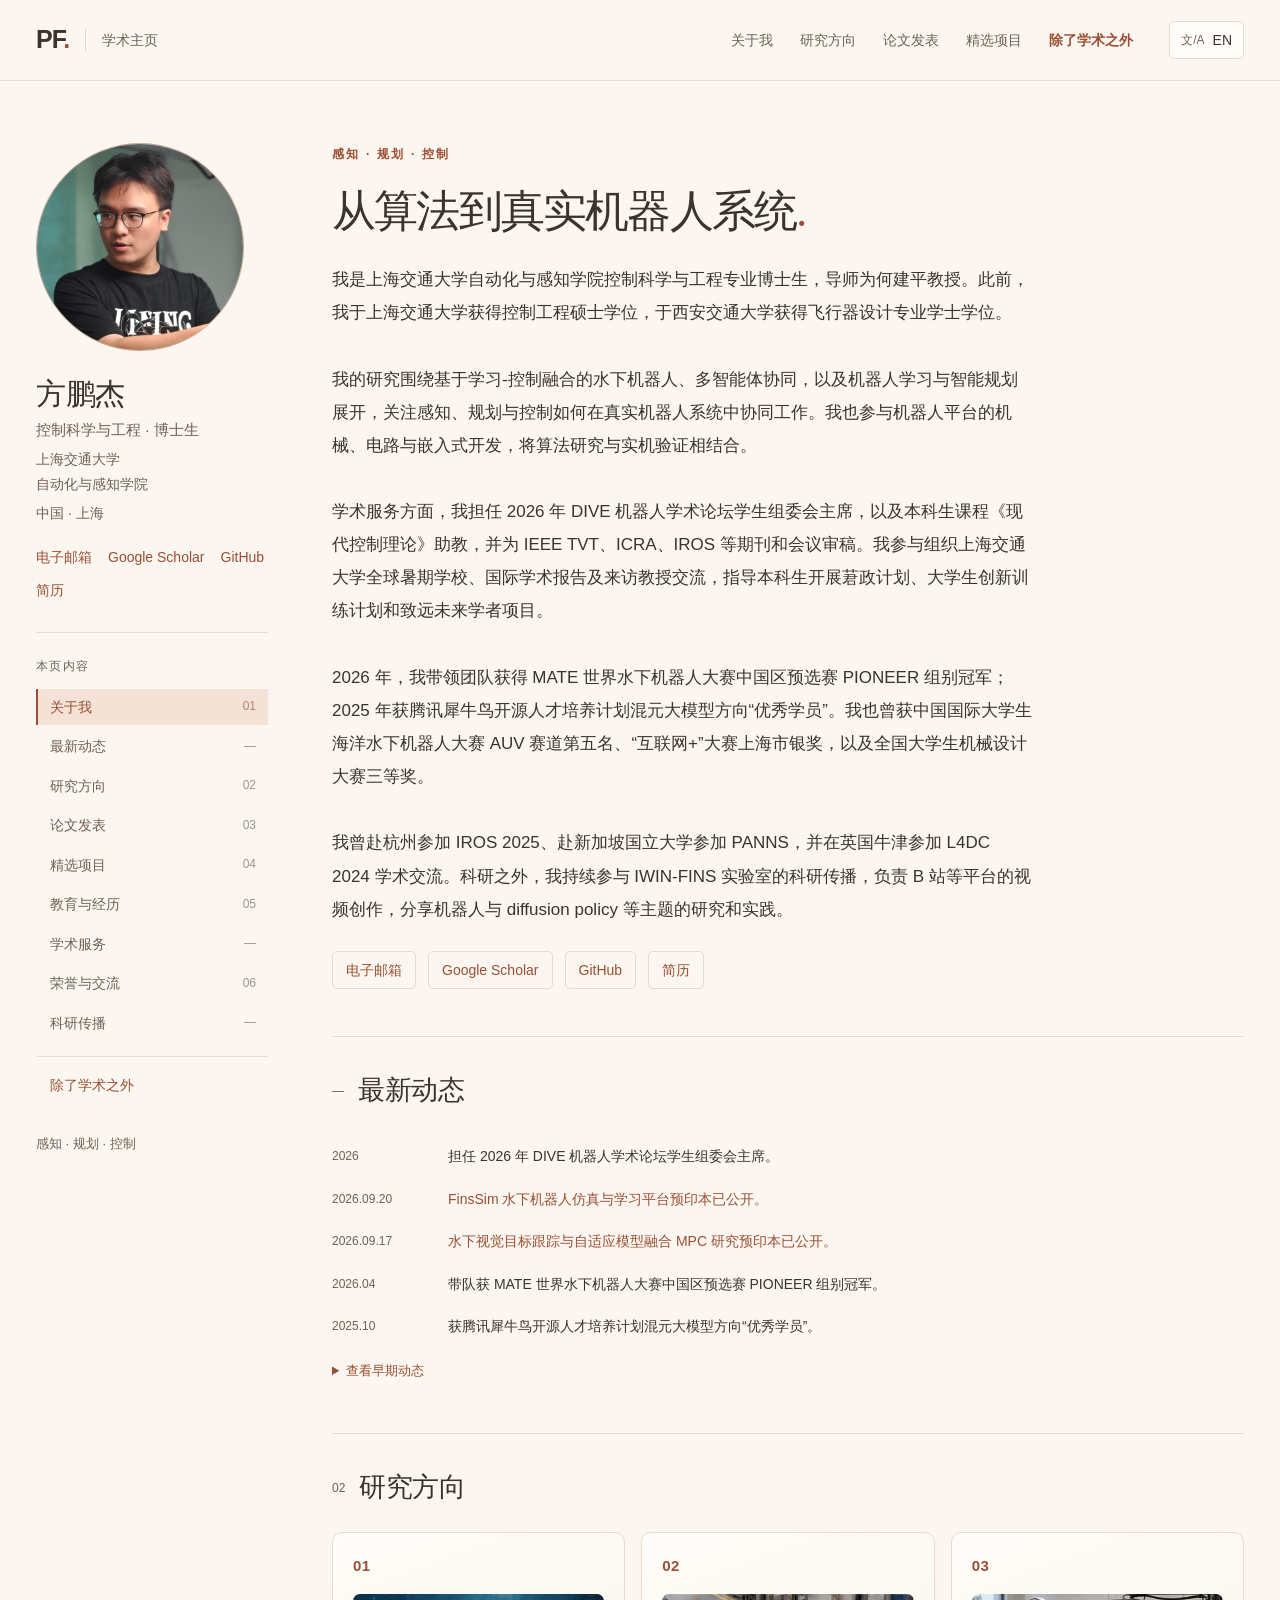
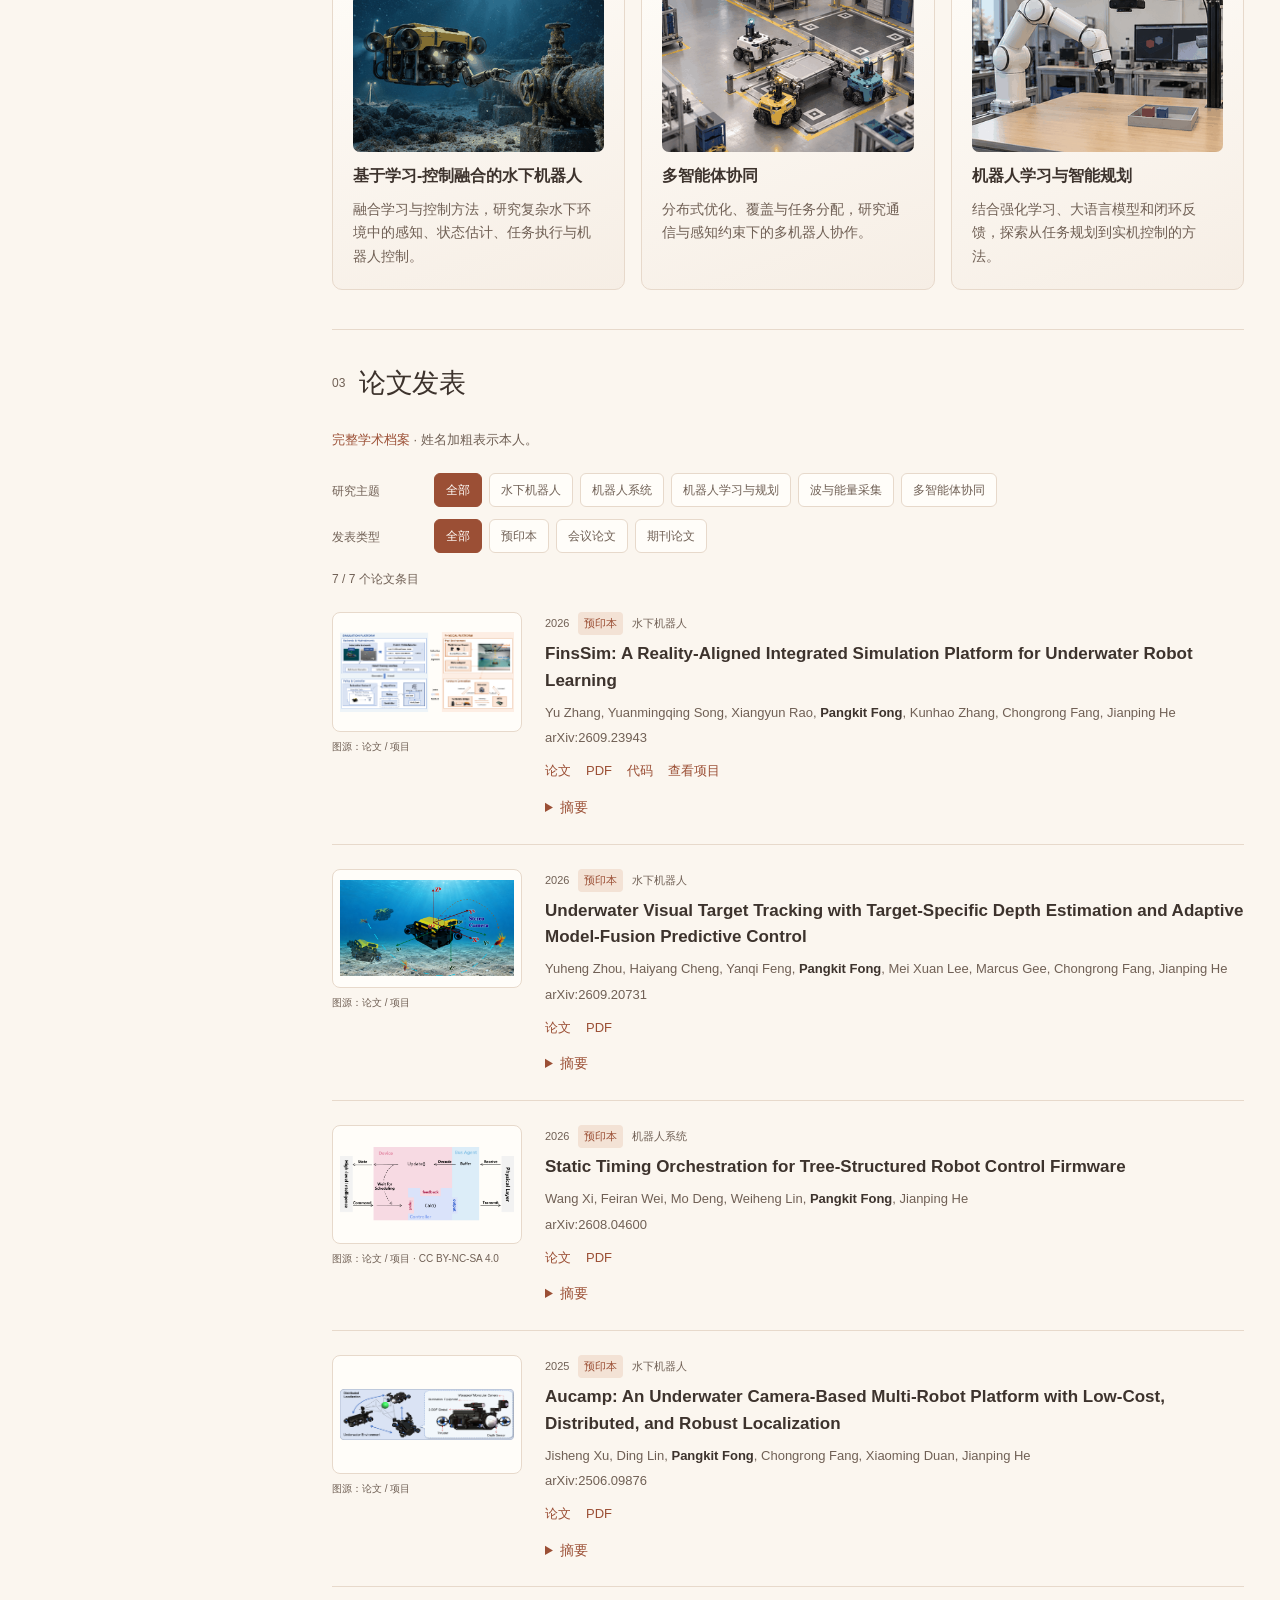
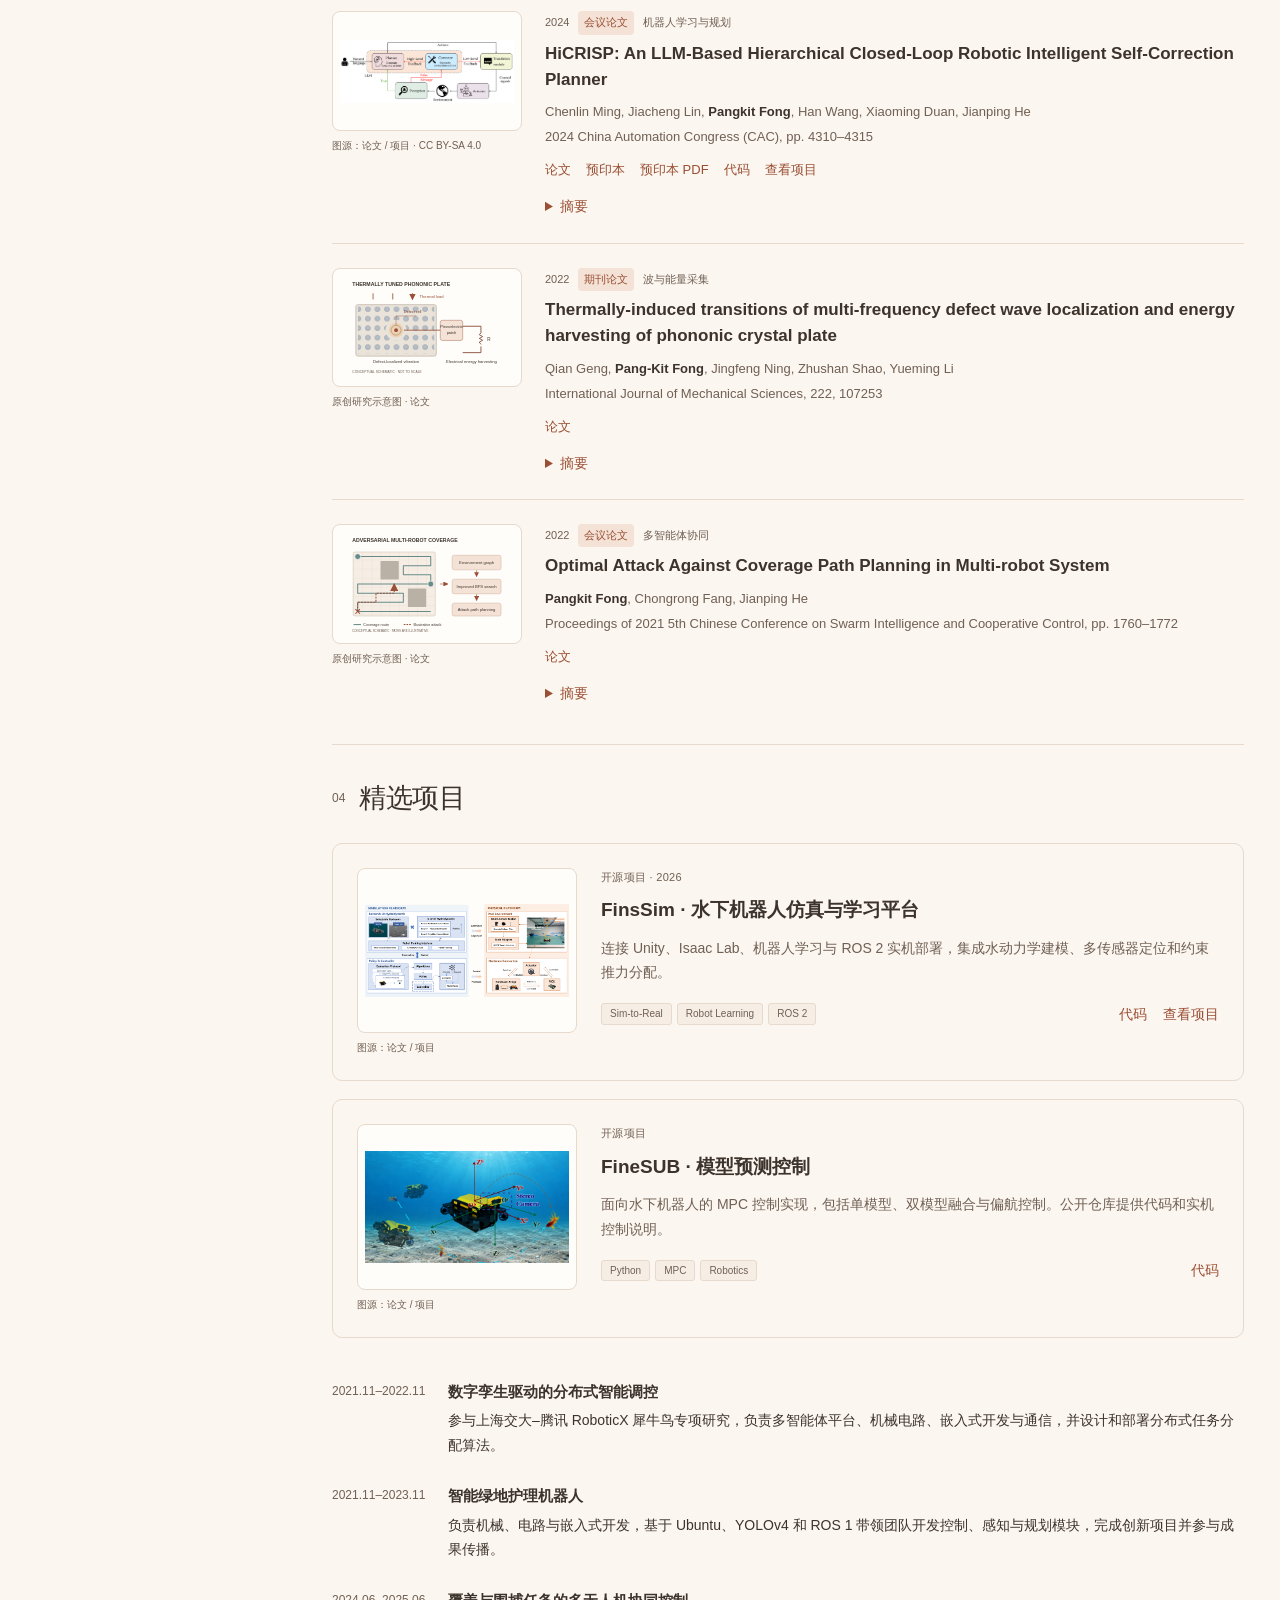
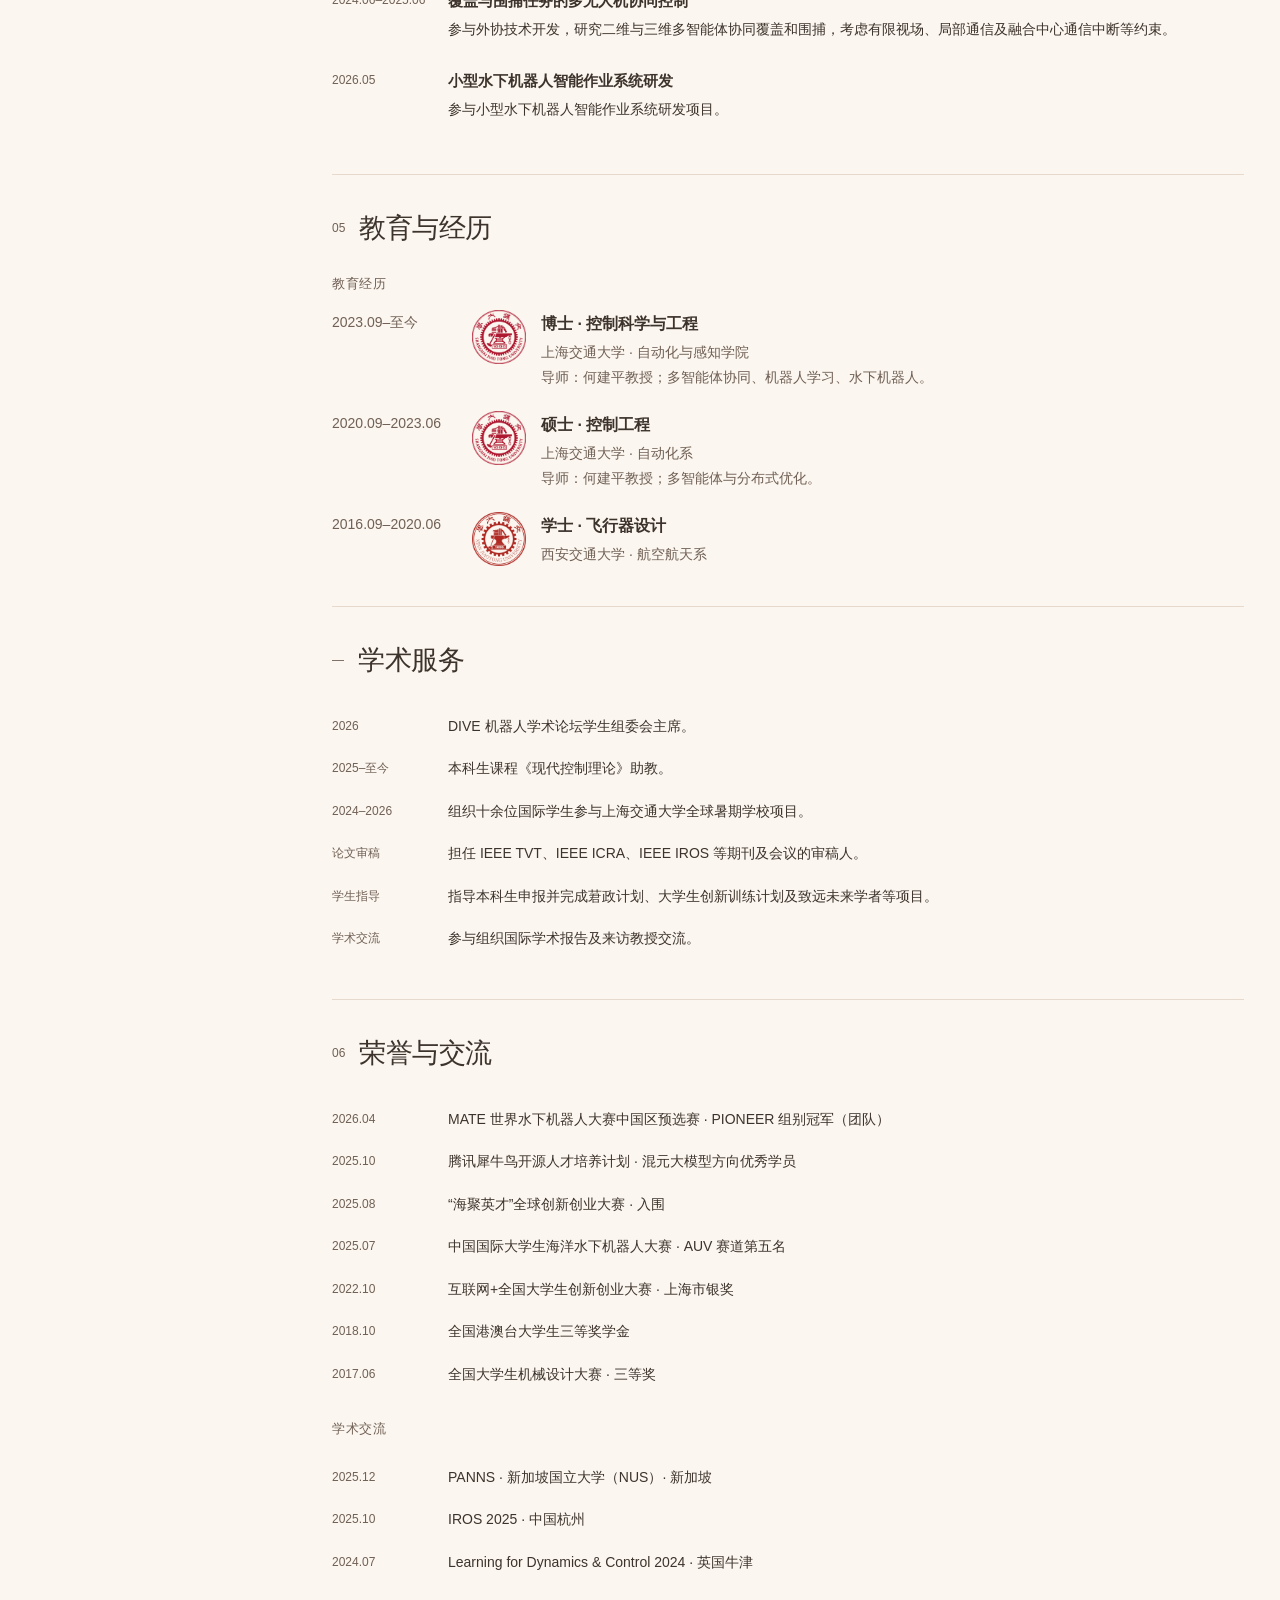
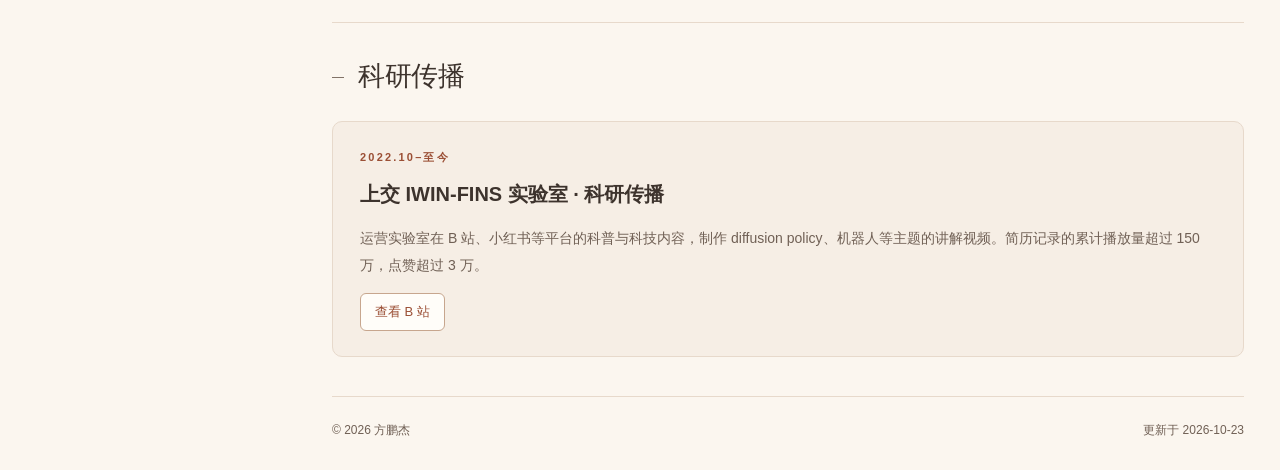
==== commit 4bae6ec4: "Publish expanded biography and five visible news items" ====
--- a/index.html
+++ b/index.html
@@ -1,10 +1,16 @@
-<!doctype html><html lang="zh-CN"><head><meta charset="utf-8"><meta name="viewport" content="width=device-width,initial-scale=1"><meta name="description" content="方鹏杰（Fong Pangkit），上海交通大学博士生，研究水下机器人、多智能体协同与机器人学习。"><meta name="author" content="Fong Pangkit"><meta name="theme-color" content="#fbf6ef"><link rel="canonical" href="https://fpj-gaoge.github.io/"><link rel="alternate" hreflang="zh-CN" href="https://fpj-gaoge.github.io/"><link rel="alternate" hreflang="en" href="https://fpj-gaoge.github.io/en/"><link rel="alternate" hreflang="x-default" href="https://fpj-gaoge.github.io/"><meta property="og:type" content="website"><meta property="og:title" content="方鹏杰 · 学术主页"><meta property="og:description" content="方鹏杰（Fong Pangkit），上海交通大学博士生，研究水下机器人、多智能体协同与机器人学习。"><meta property="og:url" content="https://fpj-gaoge.github.io/"><meta property="og:locale" content="zh_CN"><title>方鹏杰 · 学术主页</title><link rel="icon" type="image/svg+xml" href="data:image/svg+xml,%3Csvg xmlns='http://www.w3.org/2000/svg' viewBox='0 0 64 64'%3E%3Crect width='64' height='64' rx='12' fill='%239b4f35'/%3E%3Cpath d='M20 47V17h26v6H27v7h16v6H27v11z' fill='white'/%3E%3C/svg%3E"><link rel="stylesheet" href="/style.css?v=oct23-20261023"><link rel="stylesheet" href="/enhancements.css?v=oct23-20261023"><script type="application/ld+json">{"@context":"https://schema.org","@type":"Person","name":"Fong Pangkit","alternateName":"方鹏杰","url":"https://fpj-gaoge.github.io/","image":"https://fpj-gaoge.github.io/assets/portrait.jpg","jobTitle":"PhD Student · Control Science & Engineering","affiliation":{"@type":"CollegeOrUniversity","name":"Shanghai Jiao Tong University"},"alumniOf":{"@type":"CollegeOrUniversity","name":"Xi'an Jiaotong University"},"knowsAbout":["Learning–Control Fusion for Underwater Robotics","Multi-Agent Coordination","Robot Learning & Planning"],"sameAs":["https://github.com/FPJ-GAOGE","https://scholar.google.com.hk/citations?user=u5ba-IQAAAAJ&hl=zh-CN"]}</script><script defer src="/profile.js?v=oct23-20261023"></script><script defer src="/render.js?v=oct23-20261023"></script><script defer src="/app.js"></script></head><body><a class="skip-link" href="#main">跳到正文</a><header class="site-header"><div class="header-inner"><a class="wordmark" href="#about" aria-label="方鹏杰"><span class="brand-initials">PF<span class="brand-dot">.</span></span><span class="wordmark-label">学术主页</span></a><nav class="top-nav" aria-label="主导航"><a href="#about">关于我</a><a href="#research">研究方向</a><a href="#publications">论文发表</a><a href="#projects">精选项目</a><a href="/beyond/" class="beyond-link">除了学术之外</a></nav><a class="language-toggle" id="language-toggle" href="/en/" lang="en" aria-label="Switch to English"><span class="language-icon" aria-hidden="true">文/A</span><span>EN</span></a></div></header>
+<!doctype html><html lang="zh-CN"><head><meta charset="utf-8"><meta name="viewport" content="width=device-width,initial-scale=1"><meta name="description" content="方鹏杰（Fong Pangkit），上海交通大学博士生，研究水下机器人、多智能体协同与机器人学习。"><meta name="author" content="Fong Pangkit"><meta name="theme-color" content="#fbf6ef"><link rel="canonical" href="https://fpj-gaoge.github.io/"><link rel="alternate" hreflang="zh-CN" href="https://fpj-gaoge.github.io/"><link rel="alternate" hreflang="en" href="https://fpj-gaoge.github.io/en/"><link rel="alternate" hreflang="x-default" href="https://fpj-gaoge.github.io/"><meta property="og:type" content="website"><meta property="og:title" content="方鹏杰 · 学术主页"><meta property="og:description" content="方鹏杰（Fong Pangkit），上海交通大学博士生，研究水下机器人、多智能体协同与机器人学习。"><meta property="og:url" content="https://fpj-gaoge.github.io/"><meta property="og:locale" content="zh_CN"><title>方鹏杰 · 学术主页</title><link rel="icon" type="image/svg+xml" href="data:image/svg+xml,%3Csvg xmlns='http://www.w3.org/2000/svg' viewBox='0 0 64 64'%3E%3Crect width='64' height='64' rx='12' fill='%239b4f35'/%3E%3Cpath d='M20 47V17h26v6H27v7h16v6H27v11z' fill='white'/%3E%3C/svg%3E"><link rel="stylesheet" href="/style.css?v=oct23-20261023"><link rel="stylesheet" href="/enhancements.css?v=oct23-20261023"><script type="application/ld+json">{"@context":"https://schema.org","@type":"Person","name":"Fong Pangkit","alternateName":"方鹏杰","url":"https://fpj-gaoge.github.io/","image":"https://fpj-gaoge.github.io/assets/portrait.jpg","jobTitle":"PhD Student · Control Science & Engineering","affiliation":{"@type":"CollegeOrUniversity","name":"Shanghai Jiao Tong University"},"alumniOf":{"@type":"CollegeOrUniversity","name":"Xi'an Jiaotong University"},"knowsAbout":["Learning–Control Fusion for Underwater Robotics","Multi-Agent Coordination","Robot Learning & Planning"],"sameAs":["https://github.com/FPJ-GAOGE","https://scholar.google.com.hk/citations?user=u5ba-IQAAAAJ&hl=zh-CN"]}</script><script defer src="/profile.js?v=about-news-20261023"></script><script defer src="/render.js?v=about-news-20261023"></script><script defer src="/app.js"></script></head><body><a class="skip-link" href="#main">跳到正文</a><header class="site-header"><div class="header-inner"><a class="wordmark" href="#about" aria-label="方鹏杰"><span class="brand-initials">PF<span class="brand-dot">.</span></span><span class="wordmark-label">学术主页</span></a><nav class="top-nav" aria-label="主导航"><a href="#about">关于我</a><a href="#research">研究方向</a><a href="#publications">论文发表</a><a href="#projects">精选项目</a><a href="/beyond/" class="beyond-link">除了学术之外</a></nav><a class="language-toggle" id="language-toggle" href="/en/" lang="en" aria-label="Switch to English"><span class="language-icon" aria-hidden="true">文/A</span><span>EN</span></a></div></header>
     <div class="page-layout"><aside class="profile-sidebar" aria-label="个人信息"><div id="portrait" class="portrait"><img src="/assets/portrait.jpg" alt="方鹏杰" width="208" height="208"></div><h1 id="profile-name">方鹏杰</h1><p class="profile-role">控制科学与工程 · 博士生</p><p class="profile-affiliation">上海交通大学
 自动化与感知学院</p><p class="profile-location">中国 · 上海</p><div class="profile-links"><a href="mailto:fpjgaoge@gmail.com">电子邮箱</a><a href="https://scholar.google.com.hk/citations?user=u5ba-IQAAAAJ&amp;hl=zh-CN" target="_blank" rel="noopener noreferrer">Google Scholar</a><a href="https://github.com/FPJ-GAOGE" target="_blank" rel="noopener noreferrer">GitHub</a><a href="/cv/">简历</a></div><div class="sidebar-rule"></div><p class="sidebar-label">本页内容</p><nav class="section-nav" aria-label="本页内容"><a href="#about" class="active" aria-current="location"><span>关于我</span><span class="section-number">01</span></a><a href="#news"><span>最新动态</span><span class="section-number">—</span></a><a href="#research"><span>研究方向</span><span class="section-number">02</span></a><a href="#publications"><span>论文发表</span><span class="section-number">03</span></a><a href="#projects"><span>精选项目</span><span class="section-number">04</span></a><a href="#background"><span>教育与经历</span><span class="section-number">05</span></a><a href="#service"><span>学术服务</span><span class="section-number">—</span></a><a href="#awards"><span>荣誉与交流</span><span class="section-number">06</span></a><a href="#outreach"><span>科研传播</span><span class="section-number">—</span></a><a href="/beyond/" class="beyond-link">除了学术之外</a></nav><p class="sidebar-note">感知 · 规划 · 控制</p></aside>
-    <main id="main" tabindex="-1"><section id="about" class="about-section"><p class="eyebrow">感知 · 规划 · 控制</p><h2 class="intro-title">从算法到真实机器人系统<span class="title-period">.</span></h2><p class="intro-bio">我是上海交通大学控制科学与工程专业博士生，导师为何建平教授。我的研究围绕多智能体协同、机器人学习与水下机器人展开，关注感知、规划与控制如何在真实机器人系统中协同工作。
+    <main id="main" tabindex="-1"><section id="about" class="about-section"><p class="eyebrow">感知 · 规划 · 控制</p><h2 class="intro-title">从算法到真实机器人系统<span class="title-period">.</span></h2><p class="intro-bio">我是上海交通大学自动化与感知学院控制科学与工程专业博士生，导师为何建平教授。此前，我于上海交通大学获得控制工程硕士学位，于西安交通大学获得飞行器设计专业学士学位。
 
-此前，我于上海交通大学获得控制工程硕士学位，于西安交通大学获得飞行器设计专业学士学位。我也参与机器人平台的机械、电路与嵌入式开发，以及实验室的科研传播工作。</p><div class="intro-links"><a href="mailto:fpjgaoge@gmail.com">电子邮箱</a><a href="https://scholar.google.com.hk/citations?user=u5ba-IQAAAAJ&amp;hl=zh-CN" target="_blank" rel="noopener noreferrer">Google Scholar</a><a href="https://github.com/FPJ-GAOGE" target="_blank" rel="noopener noreferrer">GitHub</a><a href="/cv/">简历</a></div></section><section id="news" class="content-section "><div class="section-heading"><span class="heading-index">—</span><h2>最新动态</h2></div><div id="news-list" class="news-list"><div class="news-row"><time datetime="2026-09-20">2026.09.20</time><p><a href="https://arxiv.org/abs/2609.23943" target="_blank" rel="noopener noreferrer">FinsSim 水下机器人仿真与学习平台预印本已公开。</a></p></div><div class="news-row"><time datetime="2026-09-17">2026.09.17</time><p><a href="https://arxiv.org/abs/2609.20731" target="_blank" rel="noopener noreferrer">水下视觉目标跟踪与自适应模型融合 MPC 研究预印本已公开。</a></p></div><div class="news-row"><time datetime="2026-04">2026.04</time><p>带队获 MATE 世界水下机器人大赛中国区预选赛 PIONEER 组别冠军。</p></div><details class="older-news"><summary>查看早期动态</summary><div class="news-row"><time datetime="2025-10">2025.10</time><p>获腾讯犀牛鸟开源人才培养计划混元大模型方向“优秀学员”。</p></div><div class="news-row"><time datetime="2025-07">2025.07</time><p>参与中国国际大学生海洋水下机器人大赛，获 AUV 赛道第五名。</p></div><div class="news-row"><time datetime="2025-06-11">2025.06.11</time><p><a href="https://arxiv.org/abs/2506.09876" target="_blank" rel="noopener noreferrer">Aucamp 低成本分布式水下多机器人平台预印本已公开。</a></p></div><div class="news-row"><time datetime="2024-07">2024.07</time><p>参与在英国牛津举办的 Learning for Dynamics &amp; Control 2024 学术交流。</p></div><div class="news-row"><time datetime="2023-09">2023.09</time><p>开始在上海交通大学攻读控制科学与工程博士学位。</p></div></details></div></section>
-    <section id="research" class="content-section "><div class="section-heading"><span class="heading-index">02</span><h2>研究方向</h2></div><div id="research-list" class="research-list"><article class="research-item research-card" tabindex="0"><div class="research-card-top"><span class="research-index">01</span><span>AI 场景示意</span></div><picture class="research-media"><source media="(prefers-reduced-motion: reduce)" srcset="/assets/research/underwater.png"><img src="/assets/research/underwater.gif" width="360" height="225" loading="lazy" decoding="async" alt="水下机器人在海底检查管线并操作阀门的生成示意动画"></picture><h3>基于学习-控制融合的水下机器人</h3><p>融合学习与控制方法，研究复杂水下环境中的感知、状态估计、任务执行与机器人控制。</p></article><article class="research-item research-card" tabindex="0"><div class="research-card-top"><span class="research-index">02</span><span>AI 场景示意</span></div><picture class="research-media"><source media="(prefers-reduced-motion: reduce)" srcset="/assets/research/coordination.png"><img src="/assets/research/coordination.gif" width="360" height="225" loading="lazy" decoding="async" alt="多台移动机器人协同搬运与对接设备的生成示意动画"></picture><h3>多智能体协同</h3><p>分布式优化、覆盖与任务分配，研究通信与感知约束下的多机器人协作。</p></article><article class="research-item research-card" tabindex="0"><div class="research-card-top"><span class="research-index">03</span><span>AI 场景示意</span></div><picture class="research-media"><source media="(prefers-reduced-motion: reduce)" srcset="/assets/research/learning.png"><img src="/assets/research/learning.gif" width="360" height="225" loading="lazy" decoding="async" alt="机械臂抓取、移动并放置物块的机器人学习场景示意动画"></picture><h3>机器人学习与智能规划</h3><p>结合强化学习、大语言模型和闭环反馈，探索从任务规划到实机控制的方法。</p></article></div></section>
+我的研究围绕基于学习-控制融合的水下机器人、多智能体协同，以及机器人学习与智能规划展开，关注感知、规划与控制如何在真实机器人系统中协同工作。我也参与机器人平台的机械、电路与嵌入式开发，将算法研究与实机验证相结合。
+
+学术服务方面，我担任 2026 年 DIVE 机器人学术论坛学生组委会主席，以及本科生课程《现代控制理论》助教，并为 IEEE TVT、ICRA、IROS 等期刊和会议审稿。我参与组织上海交通大学全球暑期学校、国际学术报告及来访教授交流，指导本科生开展莙政计划、大学生创新训练计划和致远未来学者项目。
+
+2026 年，我带领团队获得 MATE 世界水下机器人大赛中国区预选赛 PIONEER 组别冠军；2025 年获腾讯犀牛鸟开源人才培养计划混元大模型方向“优秀学员”。我也曾获中国国际大学生海洋水下机器人大赛 AUV 赛道第五名、“互联网+”大赛上海市银奖，以及全国大学生机械设计大赛三等奖。
+
+我曾赴杭州参加 IROS 2025、赴新加坡国立大学参加 PANNS，并在英国牛津参加 L4DC 2024 学术交流。科研之外，我持续参与 IWIN-FINS 实验室的科研传播，负责 B 站等平台的视频创作，分享机器人与 diffusion policy 等主题的研究和实践。</p><div class="intro-links"><a href="mailto:fpjgaoge@gmail.com">电子邮箱</a><a href="https://scholar.google.com.hk/citations?user=u5ba-IQAAAAJ&amp;hl=zh-CN" target="_blank" rel="noopener noreferrer">Google Scholar</a><a href="https://github.com/FPJ-GAOGE" target="_blank" rel="noopener noreferrer">GitHub</a><a href="/cv/">简历</a></div></section><section id="news" class="content-section "><div class="section-heading"><span class="heading-index">—</span><h2>最新动态</h2></div><div id="news-list" class="news-list"><div class="news-row"><time datetime="2026">2026</time><p>担任 2026 年 DIVE 机器人学术论坛学生组委会主席。</p></div><div class="news-row"><time datetime="2026-09-20">2026.09.20</time><p><a href="https://arxiv.org/abs/2609.23943" target="_blank" rel="noopener noreferrer">FinsSim 水下机器人仿真与学习平台预印本已公开。</a></p></div><div class="news-row"><time datetime="2026-09-17">2026.09.17</time><p><a href="https://arxiv.org/abs/2609.20731" target="_blank" rel="noopener noreferrer">水下视觉目标跟踪与自适应模型融合 MPC 研究预印本已公开。</a></p></div><div class="news-row"><time datetime="2026-04">2026.04</time><p>带队获 MATE 世界水下机器人大赛中国区预选赛 PIONEER 组别冠军。</p></div><div class="news-row"><time datetime="2025-10">2025.10</time><p>获腾讯犀牛鸟开源人才培养计划混元大模型方向“优秀学员”。</p></div><details class="older-news"><summary>查看早期动态</summary><div class="news-row"><time datetime="2025-07">2025.07</time><p>参与中国国际大学生海洋水下机器人大赛，获 AUV 赛道第五名。</p></div><div class="news-row"><time datetime="2025-06-11">2025.06.11</time><p><a href="https://arxiv.org/abs/2506.09876" target="_blank" rel="noopener noreferrer">Aucamp 低成本分布式水下多机器人平台预印本已公开。</a></p></div><div class="news-row"><time datetime="2024-07">2024.07</time><p>参与在英国牛津举办的 Learning for Dynamics &amp; Control 2024 学术交流。</p></div><div class="news-row"><time datetime="2023-09">2023.09</time><p>开始在上海交通大学攻读控制科学与工程博士学位。</p></div></details></div></section>
+    <section id="research" class="content-section "><div class="section-heading"><span class="heading-index">02</span><h2>研究方向</h2></div><div id="research-list" class="research-list"><article class="research-item research-card" tabindex="0"><div class="research-card-top"><span class="research-index">01</span></div><picture class="research-media"><source media="(prefers-reduced-motion: reduce)" srcset="/assets/research/underwater.png"><img src="/assets/research/underwater.gif" width="360" height="225" loading="lazy" decoding="async" alt="水下机器人在海底检查管线并操作阀门的生成示意动画"></picture><h3>基于学习-控制融合的水下机器人</h3><p>融合学习与控制方法，研究复杂水下环境中的感知、状态估计、任务执行与机器人控制。</p></article><article class="research-item research-card" tabindex="0"><div class="research-card-top"><span class="research-index">02</span></div><picture class="research-media"><source media="(prefers-reduced-motion: reduce)" srcset="/assets/research/coordination.png"><img src="/assets/research/coordination.gif" width="360" height="225" loading="lazy" decoding="async" alt="多台移动机器人协同搬运与对接设备的生成示意动画"></picture><h3>多智能体协同</h3><p>分布式优化、覆盖与任务分配，研究通信与感知约束下的多机器人协作。</p></article><article class="research-item research-card" tabindex="0"><div class="research-card-top"><span class="research-index">03</span></div><picture class="research-media"><source media="(prefers-reduced-motion: reduce)" srcset="/assets/research/learning.png"><img src="/assets/research/learning.gif" width="360" height="225" loading="lazy" decoding="async" alt="机械臂抓取、移动并放置物块的机器人学习场景示意动画"></picture><h3>机器人学习与智能规划</h3><p>结合强化学习、大语言模型和闭环反馈，探索从任务规划到实机控制的方法。</p></article></div></section>
     <section id="publications" class="content-section "><div class="section-heading"><span class="heading-index">03</span><h2>论文发表</h2></div><p class="publication-intro"><a href="https://scholar.google.com.hk/citations?user=u5ba-IQAAAAJ&amp;hl=zh-CN" target="_blank" rel="noopener noreferrer">完整学术档案</a> · 姓名加粗表示本人。</p><div id="publication-filters" class="publication-filters"><div class="filter-group" role="group" aria-label="研究主题"><span class="filter-label">研究主题</span><div><button type="button" class="filter-button" data-filter-group="topic" data-filter="all" aria-pressed="true">全部</button><button type="button" class="filter-button" data-filter-group="topic" data-filter="underwater" aria-pressed="false">水下机器人</button><button type="button" class="filter-button" data-filter-group="topic" data-filter="systems" aria-pressed="false">机器人系统</button><button type="button" class="filter-button" data-filter-group="topic" data-filter="learning" aria-pressed="false">机器人学习与规划</button><button type="button" class="filter-button" data-filter-group="topic" data-filter="mechanics" aria-pressed="false">波与能量采集</button><button type="button" class="filter-button" data-filter-group="topic" data-filter="coordination" aria-pressed="false">多智能体协同</button></div></div><div class="filter-group" role="group" aria-label="发表类型"><span class="filter-label">发表类型</span><div><button type="button" class="filter-button" data-filter-group="type" data-filter="all" aria-pressed="true">全部</button><button type="button" class="filter-button" data-filter-group="type" data-filter="Preprint" aria-pressed="false">预印本</button><button type="button" class="filter-button" data-filter-group="type" data-filter="Conference" aria-pressed="false">会议论文</button><button type="button" class="filter-button" data-filter-group="type" data-filter="Journal" aria-pressed="false">期刊论文</button></div></div></div><p id="publication-count" class="publication-count" role="status" aria-live="polite">7 / 7 个论文条目</p><div id="publication-list" class="publication-list"><article class="publication publication-with-image"><figure class="paper-figure"><a href="/assets/papers/finssim.png" target="_blank" rel="noopener noreferrer" aria-label="FinsSim 仿真、机器人学习与实机部署流程总览"><img src="/assets/papers/finssim.png" alt="FinsSim 仿真、机器人学习与实机部署流程总览" loading="lazy" decoding="async" width="640" height="360"></a><figcaption><a href="https://arxiv.org/html/2609.23943v1#S2.F1" target="_blank" rel="noopener noreferrer">图源：论文 / 项目</a></figcaption></figure><div class="publication-body"><div class="publication-meta"><span>2026</span><span class="venue-badge">预印本</span><span>水下机器人</span></div><h3><a href="https://arxiv.org/abs/2609.23943" target="_blank" rel="noopener noreferrer">FinsSim: A Reality-Aligned Integrated Simulation Platform for Underwater Robot Learning</a></h3><p class="authors">Yu Zhang, Yuanmingqing Song, Xiangyun Rao, <strong>Pangkit Fong</strong>, Kunhao Zhang, Chongrong Fang, Jianping He</p><p class="venue">arXiv:2609.23943</p><div class="paper-links"><a href="https://arxiv.org/abs/2609.23943" target="_blank" rel="noopener noreferrer">论文</a><a href="https://arxiv.org/pdf/2609.23943" target="_blank" rel="noopener noreferrer">PDF</a><a href="https://github.com/IWIN-FINS/FinsSim" target="_blank" rel="noopener noreferrer">代码</a><a href="https://sherlocknolan.github.io/projects/FinsSim/" target="_blank" rel="noopener noreferrer">查看项目</a></div><details><summary>摘要</summary><p>集成流体动力学模型、控制基线、多传感器定位与推力分配，串联水下机器人学习的仿真到实机流程。</p></details></div></article><article class="publication publication-with-image"><figure class="paper-figure"><a href="/assets/papers/tracking.png" target="_blank" rel="noopener noreferrer" aria-label="水下视觉跟踪平台与任务示意"><img src="/assets/papers/tracking.png" alt="水下视觉跟踪平台与任务示意" loading="lazy" decoding="async" width="640" height="360"></a><figcaption><a href="https://arxiv.org/html/2609.20731v1#S1.F1" target="_blank" rel="noopener noreferrer">图源：论文 / 项目</a></figcaption></figure><div class="publication-body"><div class="publication-meta"><span>2026</span><span class="venue-badge">预印本</span><span>水下机器人</span></div><h3><a href="https://arxiv.org/abs/2609.20731" target="_blank" rel="noopener noreferrer">Underwater Visual Target Tracking with Target-Specific Depth Estimation and Adaptive Model-Fusion Predictive Control</a></h3><p class="authors">Yuheng Zhou, Haiyang Cheng, Yanqi Feng, <strong>Pangkit Fong</strong>, Mei Xuan Lee, Marcus Gee, Chongrong Fang, Jianping He</p><p class="venue">arXiv:2609.20731</p><div class="paper-links"><a href="https://arxiv.org/abs/2609.20731" target="_blank" rel="noopener noreferrer">论文</a><a href="https://arxiv.org/pdf/2609.20731" target="_blank" rel="noopener noreferrer">PDF</a></div><details><summary>摘要</summary><p>结合双目视觉、目标专属深度提取、卡尔曼滤波与自适应模型融合 MPC，实现约束下的水下目标跟踪。</p></details></div></article><article class="publication publication-with-image"><figure class="paper-figure"><a href="/assets/papers/firmware-framework.png" target="_blank" rel="noopener noreferrer" aria-label="FineMote 设备、控制器与总线代理的固件框架示意图（论文图 2b）"><img src="/assets/papers/firmware-framework.png" alt="FineMote 设备、控制器与总线代理的固件框架示意图（论文图 2b）" loading="lazy" decoding="async" width="640" height="360"></a><figcaption><a href="https://arxiv.org/html/2608.04600v1#S2.F2" target="_blank" rel="noopener noreferrer">图源：论文 / 项目</a> · <a href="https://creativecommons.org/licenses/by-nc-sa/4.0/" target="_blank" rel="noopener noreferrer">CC BY-NC-SA 4.0</a></figcaption></figure><div class="publication-body"><div class="publication-meta"><span>2026</span><span class="venue-badge">预印本</span><span>机器人系统</span></div><h3><a href="https://arxiv.org/abs/2608.04600" target="_blank" rel="noopener noreferrer">Static Timing Orchestration for Tree-Structured Robot Control Firmware</a></h3><p class="authors">Wang Xi, Feiran Wei, Mo Deng, Weiheng Lin, <strong>Pangkit Fong</strong>, Jianping He</p><p class="venue">arXiv:2608.04600</p><div class="paper-links"><a href="https://arxiv.org/abs/2608.04600" target="_blank" rel="noopener noreferrer">论文</a><a href="https://arxiv.org/pdf/2608.04600" target="_blank" rel="noopener noreferrer">PDF</a></div><details><summary>摘要</summary><p>提出 FineMote 固件生成框架，利用编译期信息为树状设备模型确定执行顺序，分析时序约束与决策延迟。</p></details></div></article><article class="publication publication-with-image"><figure class="paper-figure"><a href="/assets/papers/aucamp.png" target="_blank" rel="noopener noreferrer" aria-label="Aucamp 水下多机器人平台总览"><img src="/assets/papers/aucamp.png" alt="Aucamp 水下多机器人平台总览" loading="lazy" decoding="async" width="640" height="360"></a><figcaption><a href="https://arxiv.org/html/2506.09876v1#S0.F1" target="_blank" rel="noopener noreferrer">图源：论文 / 项目</a></figcaption></figure><div class="publication-body"><div class="publication-meta"><span>2025</span><span class="venue-badge">预印本</span><span>水下机器人</span></div><h3><a href="https://arxiv.org/abs/2506.09876" target="_blank" rel="noopener noreferrer">Aucamp: An Underwater Camera-Based Multi-Robot Platform with Low-Cost, Distributed, and Robust Localization</a></h3><p class="authors">Jisheng Xu, Ding Lin, <strong>Pangkit Fong</strong>, Chongrong Fang, Xiaoming Duan, Jianping He</p><p class="venue">arXiv:2506.09876</p><div class="paper-links"><a href="https://arxiv.org/abs/2506.09876" target="_blank" rel="noopener noreferrer">论文</a><a href="https://arxiv.org/pdf/2506.09876" target="_blank" rel="noopener noreferrer">PDF</a></div><details><summary>摘要</summary><p>基于单目相机的低成本水下多机器人平台，通过分布式更新协议实现定位，结合动力学与鲁棒姿态控制提高稳定性。</p></details></div></article><article class="publication publication-with-image"><figure class="paper-figure"><a href="/assets/papers/hicrisp.png" target="_blank" rel="noopener noreferrer" aria-label="HiCRISP 分层闭环自我修正规划框架"><img src="/assets/papers/hicrisp.png" alt="HiCRISP 分层闭环自我修正规划框架" loading="lazy" decoding="async" width="640" height="360"></a><figcaption><a href="https://ming-bot.github.io/HiCRISP.github.io/" target="_blank" rel="noopener noreferrer">图源：论文 / 项目</a> · <a href="https://creativecommons.org/licenses/by-sa/4.0/" target="_blank" rel="noopener noreferrer">CC BY-SA 4.0</a></figcaption></figure><div class="publication-body"><div class="publication-meta"><span>2024</span><span class="venue-badge">会议论文</span><span>机器人学习与规划</span></div><h3><a href="https://doi.org/10.1109/CAC63892.2024.10865457" target="_blank" rel="noopener noreferrer">HiCRISP: An LLM-Based Hierarchical Closed-Loop Robotic Intelligent Self-Correction Planner</a></h3><p class="authors">Chenlin Ming, Jiacheng Lin, <strong>Pangkit Fong</strong>, Han Wang, Xiaoming Duan, Jianping He</p><p class="venue">2024 China Automation Congress (CAC), pp. 4310–4315</p><div class="paper-links"><a href="https://doi.org/10.1109/CAC63892.2024.10865457" target="_blank" rel="noopener noreferrer">论文</a><a href="https://arxiv.org/abs/2309.12089" target="_blank" rel="noopener noreferrer">预印本</a><a href="https://arxiv.org/pdf/2309.12089" target="_blank" rel="noopener noreferrer">预印本 PDF</a><a href="https://github.com/ming-bot/HiCRISP" target="_blank" rel="noopener noreferrer">代码</a><a href="https://ming-bot.github.io/HiCRISP.github.io/" target="_blank" rel="noopener noreferrer">查看项目</a></div><details><summary>摘要</summary><p>分层闭环规划框架分别处理高层规划与低层执行错误，通过大语言模型和反馈在机器人任务过程中进行自我修正。</p></details></div></article><article class="publication publication-with-image"><figure class="paper-figure"><a href="/assets/papers/phononic-harvesting.svg" target="_blank" rel="noopener noreferrer" aria-label="热调控声子晶体板缺陷局域与压电能量采集的原创示意图"><img src="/assets/papers/phononic-harvesting.svg" alt="热调控声子晶体板缺陷局域与压电能量采集的原创示意图" loading="lazy" decoding="async" width="640" height="360"></a><figcaption><a href="https://doi.org/10.1016/j.ijmecsci.2022.107253" target="_blank" rel="noopener noreferrer">原创研究示意图 · 论文</a></figcaption></figure><div class="publication-body"><div class="publication-meta"><span>2022</span><span class="venue-badge">期刊论文</span><span>波与能量采集</span></div><h3><a href="https://doi.org/10.1016/j.ijmecsci.2022.107253" target="_blank" rel="noopener noreferrer">Thermally-induced transitions of multi-frequency defect wave localization and energy harvesting of phononic crystal plate</a></h3><p class="authors">Qian Geng, <strong>Pang-Kit Fong</strong>, Jingfeng Ning, Zhushan Shao, Yueming Li</p><p class="venue">International Journal of Mechanical Sciences, 222, 107253</p><div class="paper-links"><a href="https://doi.org/10.1016/j.ijmecsci.2022.107253" target="_blank" rel="noopener noreferrer">论文</a></div><details><summary>摘要</summary><p>研究热载荷下声子晶体板的多频缺陷态与振动能量采集，分析刚度变化对波局域和采集性能的影响。</p></details></div></article><article class="publication publication-with-image"><figure class="paper-figure"><a href="/assets/papers/coverage-attack.svg" target="_blank" rel="noopener noreferrer" aria-label="障碍环境下多机器人覆盖路线与改进 BFS 攻击路径搜索的原创示意图"><img src="/assets/papers/coverage-attack.svg" alt="障碍环境下多机器人覆盖路线与改进 BFS 攻击路径搜索的原创示意图" loading="lazy" decoding="async" width="640" height="360"></a><figcaption><a href="https://doi.org/10.1007/978-981-19-3998-3_164" target="_blank" rel="noopener noreferrer">原创研究示意图 · 论文</a></figcaption></figure><div class="publication-body"><div class="publication-meta"><span>2022</span><span class="venue-badge">会议论文</span><span>多智能体协同</span></div><h3><a href="https://doi.org/10.1007/978-981-19-3998-3_164" target="_blank" rel="noopener noreferrer">Optimal Attack Against Coverage Path Planning in Multi-robot System</a></h3><p class="authors"><strong>Pangkit Fong</strong>, Chongrong Fang, Jianping He</p><p class="venue">Proceedings of 2021 5th Chinese Conference on Swarm Intelligence and Cooperative Control, pp. 1760–1772</p><div class="paper-links"><a href="https://doi.org/10.1007/978-981-19-3998-3_164" target="_blank" rel="noopener noreferrer">论文</a></div><details><summary>摘要</summary><p>研究多机器人覆盖任务的对抗场景，以改进广度优先搜索在离散环境中求解最优攻击路径。</p></details></div></article></div></section>
     <section id="projects" class="content-section "><div class="section-heading"><span class="heading-index">04</span><h2>精选项目</h2></div><div class="project-list"><article class="project project-with-image"><figure class="project-figure"><a href="/assets/papers/finssim.png" target="_blank" rel="noopener noreferrer" aria-label="FinsSim 仿真、机器人学习与实机部署流程总览"><img src="/assets/papers/finssim.png" alt="FinsSim 仿真、机器人学习与实机部署流程总览" loading="lazy" decoding="async" width="640" height="360"></a><figcaption><a href="https://arxiv.org/html/2609.23943v1#S2.F1" target="_blank" rel="noopener noreferrer">图源：论文 / 项目</a></figcaption></figure><div class="project-body"><div class="project-meta">开源项目 · 2026</div><h3>FinsSim · 水下机器人仿真与学习平台</h3><p>连接 Unity、Isaac Lab、机器人学习与 ROS 2 实机部署，集成水动力学建模、多传感器定位和约束推力分配。</p><div class="project-bottom"><div class="tags"><span class="tag">Sim-to-Real</span><span class="tag">Robot Learning</span><span class="tag">ROS 2</span></div><div class="project-links"><a href="https://github.com/IWIN-FINS/FinsSim" target="_blank" rel="noopener noreferrer">代码</a><a href="https://sherlocknolan.github.io/projects/FinsSim/" target="_blank" rel="noopener noreferrer">查看项目</a></div></div></div></article><article class="project project-with-image"><figure class="project-figure"><a href="/assets/papers/tracking.png" target="_blank" rel="noopener noreferrer" aria-label="水下视觉跟踪平台与任务示意"><img src="/assets/papers/tracking.png" alt="水下视觉跟踪平台与任务示意" loading="lazy" decoding="async" width="640" height="360"></a><figcaption><a href="https://arxiv.org/html/2609.20731v1#S1.F1" target="_blank" rel="noopener noreferrer">图源：论文 / 项目</a></figcaption></figure><div class="project-body"><div class="project-meta">开源项目</div><h3>FineSUB · 模型预测控制</h3><p>面向水下机器人的 MPC 控制实现，包括单模型、双模型融合与偏航控制。公开仓库提供代码和实机控制说明。</p><div class="project-bottom"><div class="tags"><span class="tag">Python</span><span class="tag">MPC</span><span class="tag">Robotics</span></div><div class="project-links"><a href="https://github.com/FPJ-GAOGE/MPC-fused-model" target="_blank" rel="noopener noreferrer">代码</a></div></div></div></article><div class="project-updates"><article class="news-row project-update"><span class="project-date">2021.11–2022.11</span><div><h3>数字孪生驱动的分布式智能调控</h3><p>参与上海交大–腾讯 RoboticX 犀牛鸟专项研究，负责多智能体平台、机械电路、嵌入式开发与通信，并设计和部署分布式任务分配算法。</p></div></article><article class="news-row project-update"><span class="project-date">2021.11–2023.11</span><div><h3>智能绿地护理机器人</h3><p>负责机械、电路与嵌入式开发，基于 Ubuntu、YOLOv4 和 ROS 1 带领团队开发控制、感知与规划模块，完成创新项目并参与成果传播。</p></div></article><article class="news-row project-update"><span class="project-date">2024.06–2025.06</span><div><h3>覆盖与围捕任务的多无人机协同控制</h3><p>参与外协技术开发，研究二维与三维多智能体协同覆盖和围捕，考虑有限视场、局部通信及融合中心通信中断等约束。</p></div></article><article class="news-row project-update"><span class="project-date">2026.05</span><div><h3>小型水下机器人智能作业系统研发</h3><p>参与小型水下机器人智能作业系统研发项目。</p></div></article></div></div></section>
     <section id="background" class="content-section "><div class="section-heading"><span class="heading-index">05</span><h2>教育与经历</h2></div><div id="background-list"><div class="timeline-group"><h3 class="timeline-label">教育经历</h3><div class="timeline-entry"><time>2023.09–至今</time><div class="timeline-content"><span class="institution-mark institution-logo"><img src="/assets/institutions/sjtu.png" alt="上海交通大学校徽" width="54" height="54" loading="lazy"></span><div><h3>博士 · 控制科学与工程</h3><p>上海交通大学 · 自动化与感知学院</p><p>导师：何建平教授；多智能体协同、机器人学习、水下机器人。</p></div></div></div><div class="timeline-entry"><time>2020.09–2023.06</time><div class="timeline-content"><span class="institution-mark institution-logo"><img src="/assets/institutions/sjtu.png" alt="上海交通大学校徽" width="54" height="54" loading="lazy"></span><div><h3>硕士 · 控制工程</h3><p>上海交通大学 · 自动化系</p><p>导师：何建平教授；多智能体与分布式优化。</p></div></div></div><div class="timeline-entry"><time>2016.09–2020.06</time><div class="timeline-content"><span class="institution-mark institution-logo"><img src="/assets/institutions/xjtu.png" alt="西安交通大学校徽" width="54" height="54" loading="lazy"></span><div><h3>学士 · 飞行器设计</h3><p>西安交通大学 · 航空航天系</p></div></div></div></div></div></section>
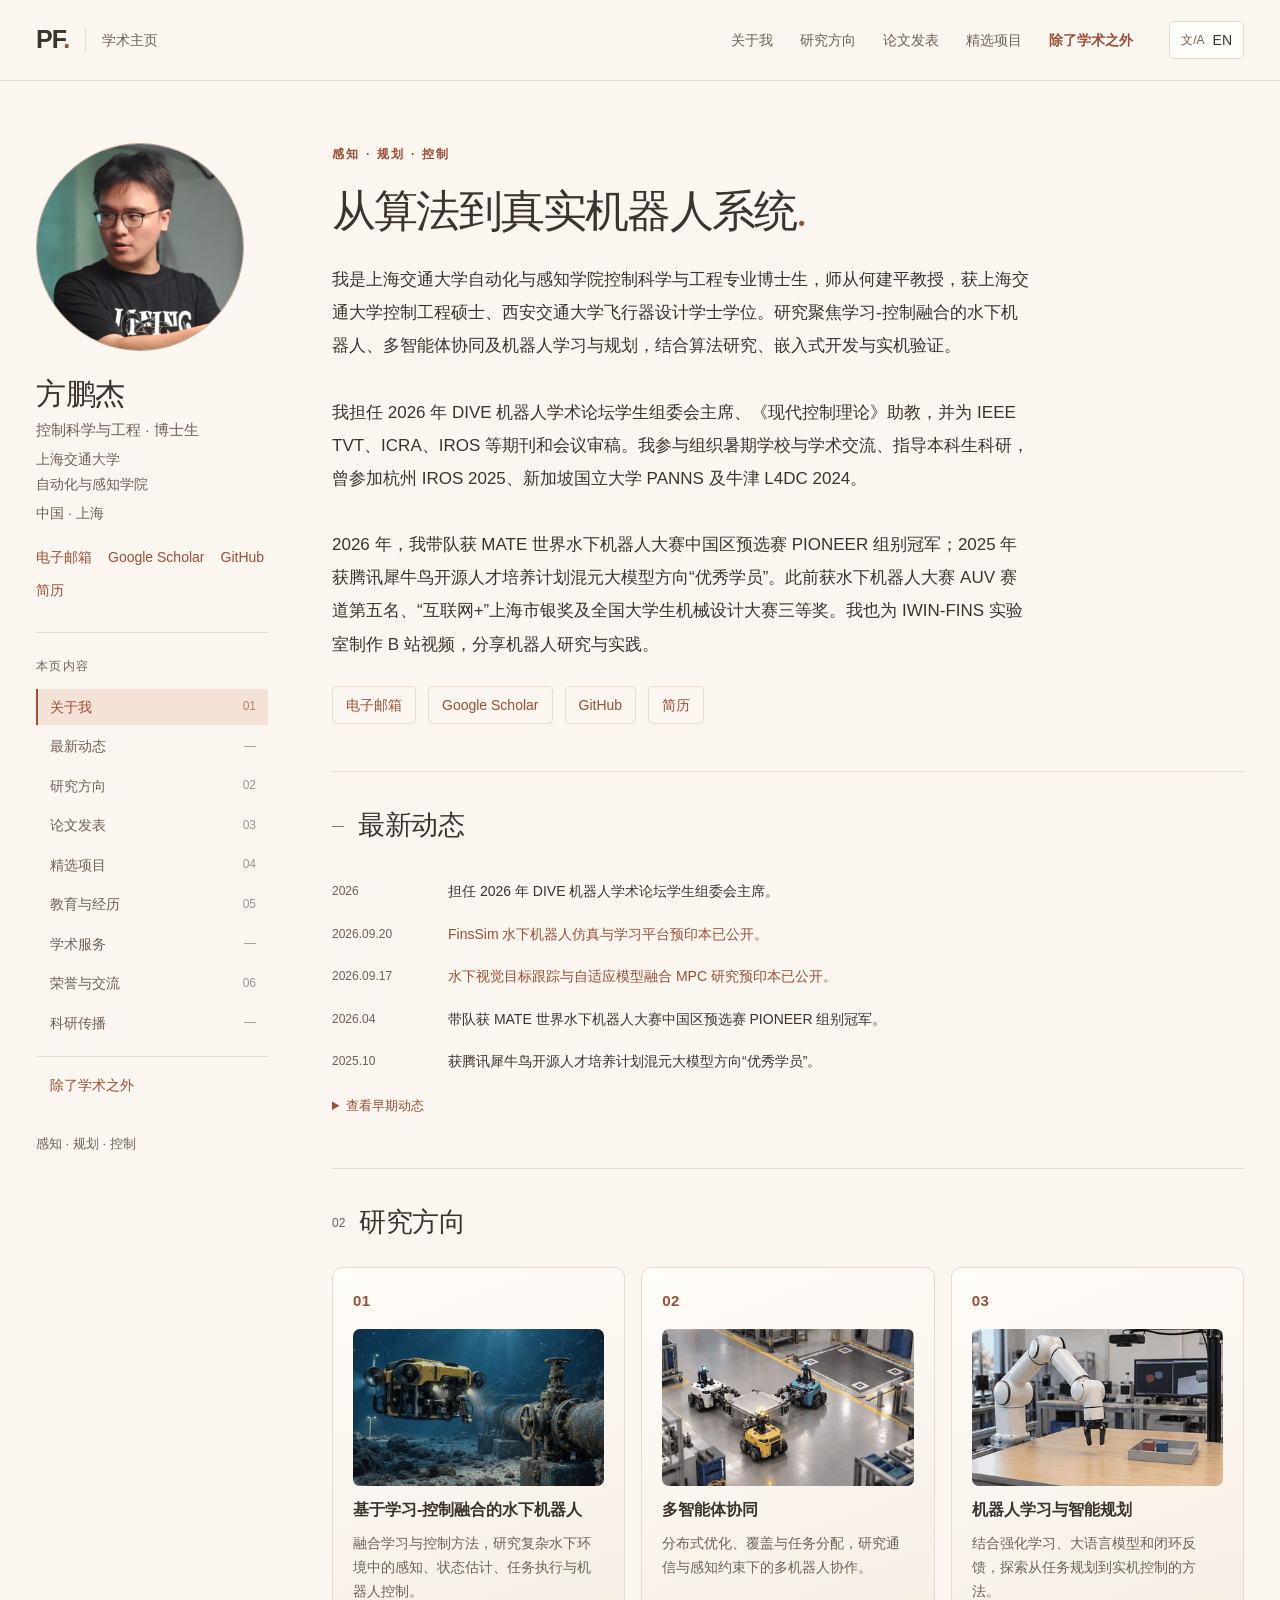
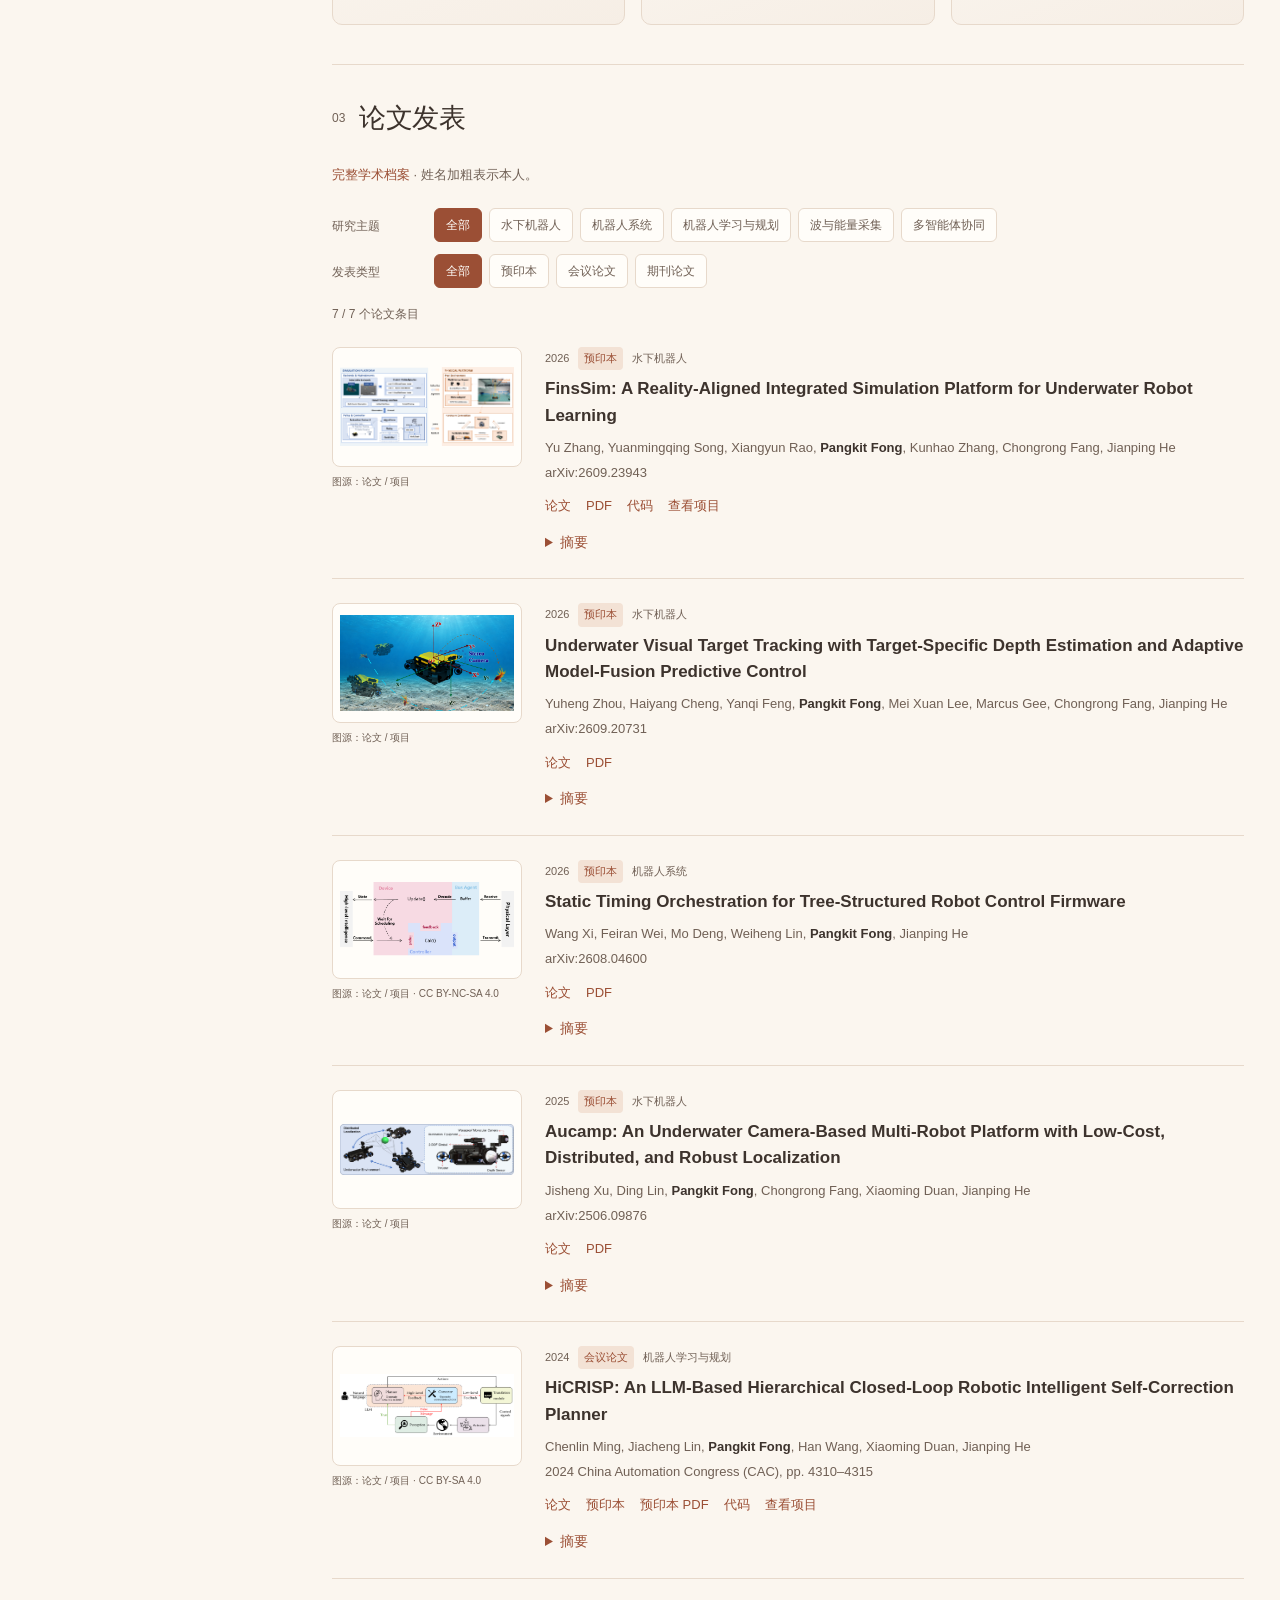
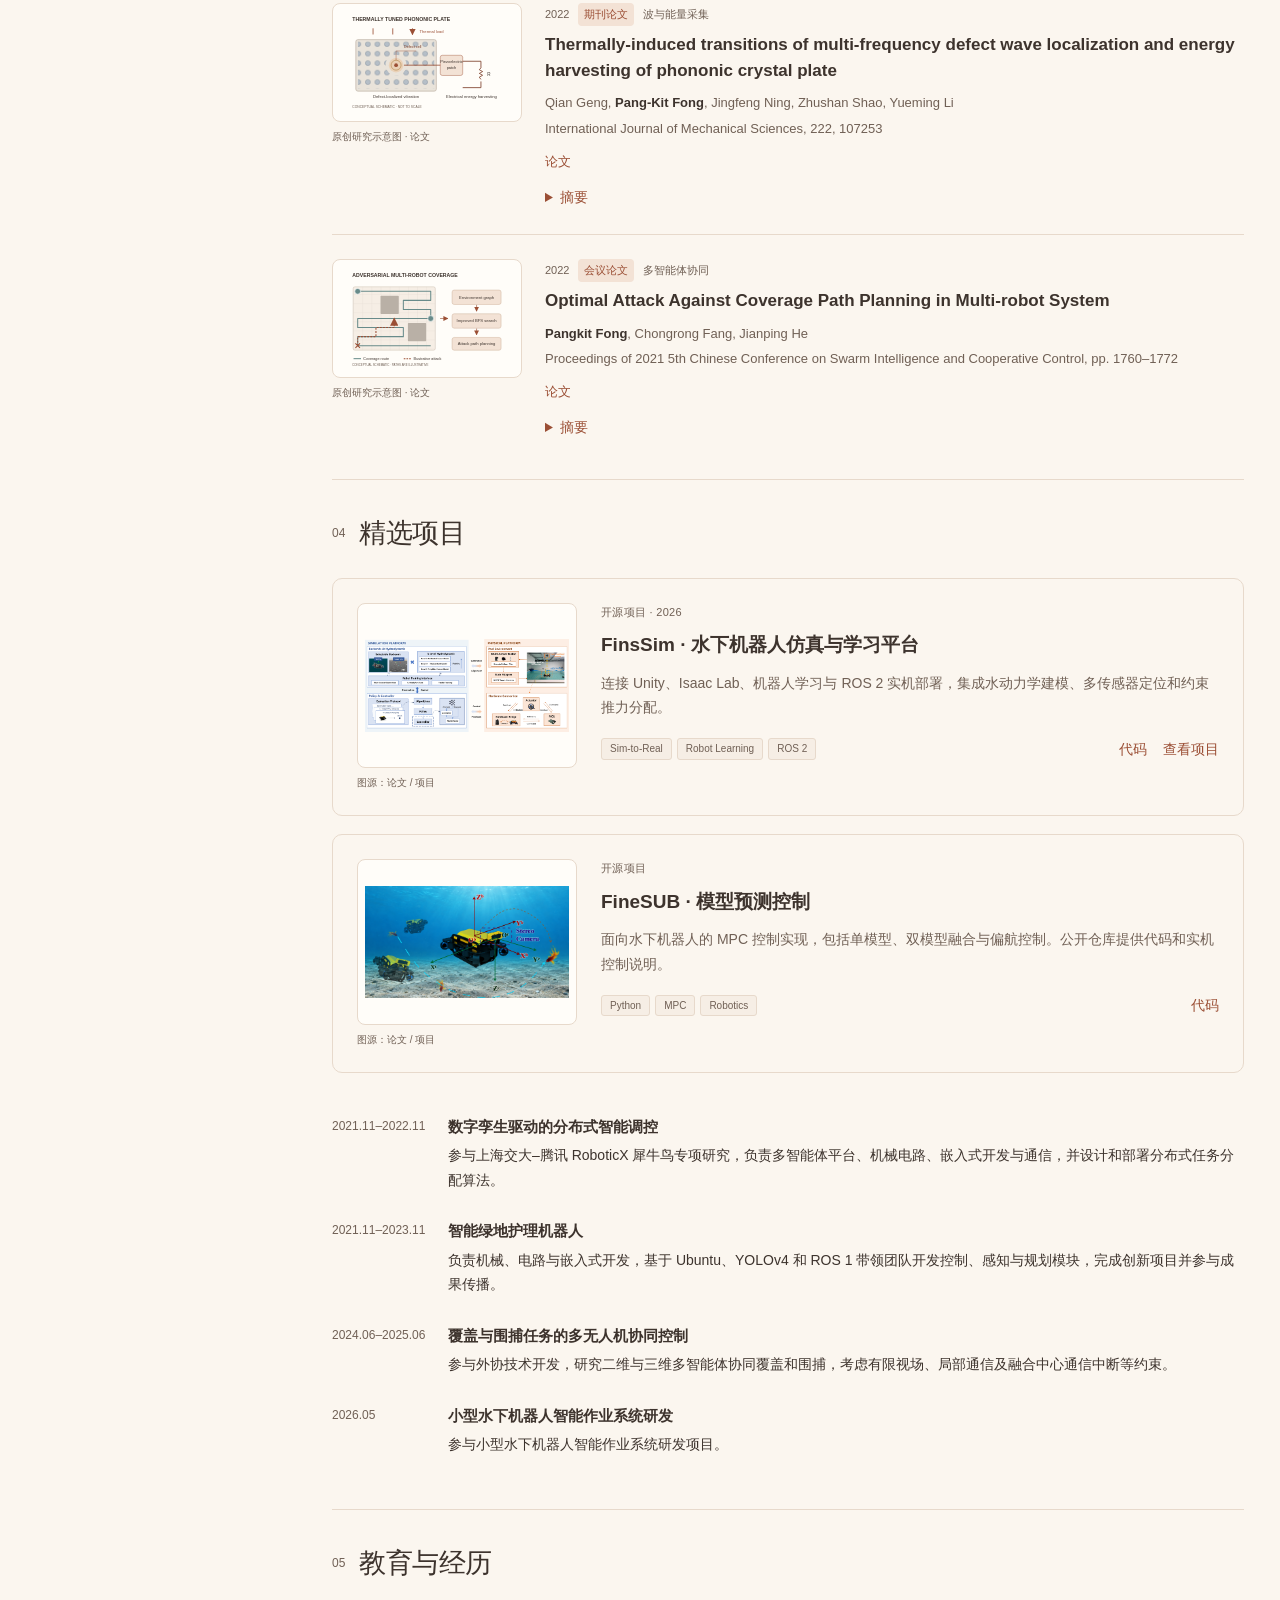
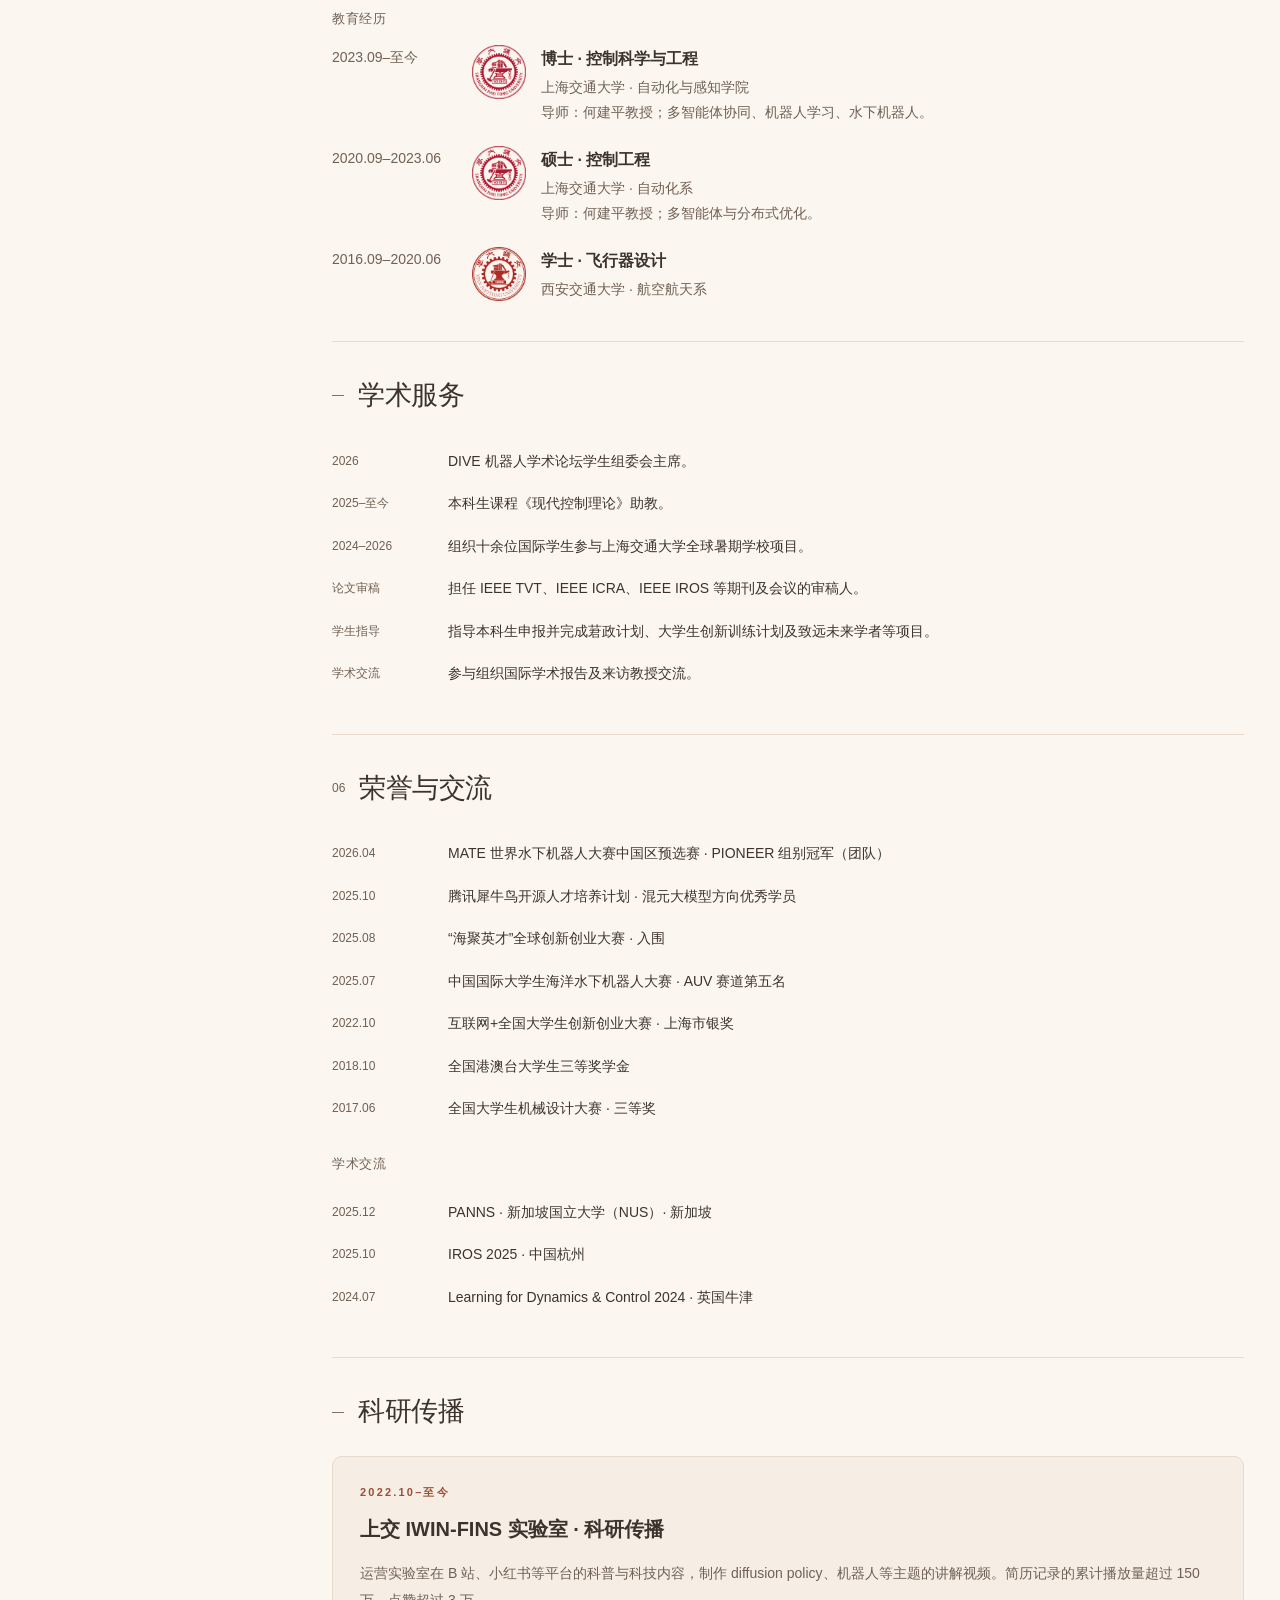
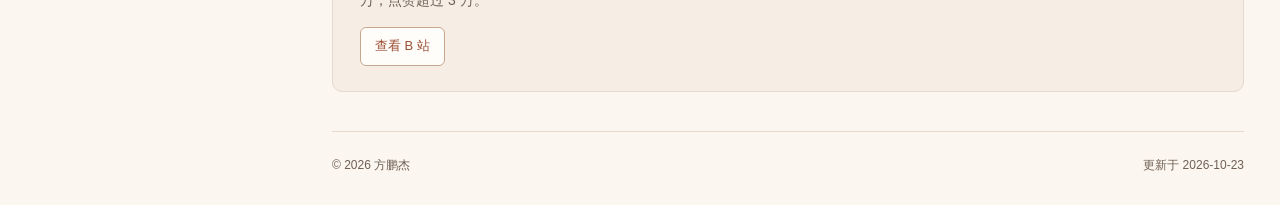
==== commit e6211caa: "Publish concise three-paragraph biography" ====
--- a/index.html
+++ b/index.html
@@ -1,15 +1,11 @@
-<!doctype html><html lang="zh-CN"><head><meta charset="utf-8"><meta name="viewport" content="width=device-width,initial-scale=1"><meta name="description" content="方鹏杰（Fong Pangkit），上海交通大学博士生，研究水下机器人、多智能体协同与机器人学习。"><meta name="author" content="Fong Pangkit"><meta name="theme-color" content="#fbf6ef"><link rel="canonical" href="https://fpj-gaoge.github.io/"><link rel="alternate" hreflang="zh-CN" href="https://fpj-gaoge.github.io/"><link rel="alternate" hreflang="en" href="https://fpj-gaoge.github.io/en/"><link rel="alternate" hreflang="x-default" href="https://fpj-gaoge.github.io/"><meta property="og:type" content="website"><meta property="og:title" content="方鹏杰 · 学术主页"><meta property="og:description" content="方鹏杰（Fong Pangkit），上海交通大学博士生，研究水下机器人、多智能体协同与机器人学习。"><meta property="og:url" content="https://fpj-gaoge.github.io/"><meta property="og:locale" content="zh_CN"><title>方鹏杰 · 学术主页</title><link rel="icon" type="image/svg+xml" href="data:image/svg+xml,%3Csvg xmlns='http://www.w3.org/2000/svg' viewBox='0 0 64 64'%3E%3Crect width='64' height='64' rx='12' fill='%239b4f35'/%3E%3Cpath d='M20 47V17h26v6H27v7h16v6H27v11z' fill='white'/%3E%3C/svg%3E"><link rel="stylesheet" href="/style.css?v=oct23-20261023"><link rel="stylesheet" href="/enhancements.css?v=oct23-20261023"><script type="application/ld+json">{"@context":"https://schema.org","@type":"Person","name":"Fong Pangkit","alternateName":"方鹏杰","url":"https://fpj-gaoge.github.io/","image":"https://fpj-gaoge.github.io/assets/portrait.jpg","jobTitle":"PhD Student · Control Science & Engineering","affiliation":{"@type":"CollegeOrUniversity","name":"Shanghai Jiao Tong University"},"alumniOf":{"@type":"CollegeOrUniversity","name":"Xi'an Jiaotong University"},"knowsAbout":["Learning–Control Fusion for Underwater Robotics","Multi-Agent Coordination","Robot Learning & Planning"],"sameAs":["https://github.com/FPJ-GAOGE","https://scholar.google.com.hk/citations?user=u5ba-IQAAAAJ&hl=zh-CN"]}</script><script defer src="/profile.js?v=about-news-20261023"></script><script defer src="/render.js?v=about-news-20261023"></script><script defer src="/app.js"></script></head><body><a class="skip-link" href="#main">跳到正文</a><header class="site-header"><div class="header-inner"><a class="wordmark" href="#about" aria-label="方鹏杰"><span class="brand-initials">PF<span class="brand-dot">.</span></span><span class="wordmark-label">学术主页</span></a><nav class="top-nav" aria-label="主导航"><a href="#about">关于我</a><a href="#research">研究方向</a><a href="#publications">论文发表</a><a href="#projects">精选项目</a><a href="/beyond/" class="beyond-link">除了学术之外</a></nav><a class="language-toggle" id="language-toggle" href="/en/" lang="en" aria-label="Switch to English"><span class="language-icon" aria-hidden="true">文/A</span><span>EN</span></a></div></header>
+<!doctype html><html lang="zh-CN"><head><meta charset="utf-8"><meta name="viewport" content="width=device-width,initial-scale=1"><meta name="description" content="方鹏杰（Fong Pangkit），上海交通大学博士生，研究水下机器人、多智能体协同与机器人学习。"><meta name="author" content="Fong Pangkit"><meta name="theme-color" content="#fbf6ef"><link rel="canonical" href="https://fpj-gaoge.github.io/"><link rel="alternate" hreflang="zh-CN" href="https://fpj-gaoge.github.io/"><link rel="alternate" hreflang="en" href="https://fpj-gaoge.github.io/en/"><link rel="alternate" hreflang="x-default" href="https://fpj-gaoge.github.io/"><meta property="og:type" content="website"><meta property="og:title" content="方鹏杰 · 学术主页"><meta property="og:description" content="方鹏杰（Fong Pangkit），上海交通大学博士生，研究水下机器人、多智能体协同与机器人学习。"><meta property="og:url" content="https://fpj-gaoge.github.io/"><meta property="og:locale" content="zh_CN"><title>方鹏杰 · 学术主页</title><link rel="icon" type="image/svg+xml" href="data:image/svg+xml,%3Csvg xmlns='http://www.w3.org/2000/svg' viewBox='0 0 64 64'%3E%3Crect width='64' height='64' rx='12' fill='%239b4f35'/%3E%3Cpath d='M20 47V17h26v6H27v7h16v6H27v11z' fill='white'/%3E%3C/svg%3E"><link rel="stylesheet" href="/style.css?v=oct23-20261023"><link rel="stylesheet" href="/enhancements.css?v=oct23-20261023"><script type="application/ld+json">{"@context":"https://schema.org","@type":"Person","name":"Fong Pangkit","alternateName":"方鹏杰","url":"https://fpj-gaoge.github.io/","image":"https://fpj-gaoge.github.io/assets/portrait.jpg","jobTitle":"PhD Student · Control Science & Engineering","affiliation":{"@type":"CollegeOrUniversity","name":"Shanghai Jiao Tong University"},"alumniOf":{"@type":"CollegeOrUniversity","name":"Xi'an Jiaotong University"},"knowsAbout":["Learning–Control Fusion for Underwater Robotics","Multi-Agent Coordination","Robot Learning & Planning"],"sameAs":["https://github.com/FPJ-GAOGE","https://scholar.google.com.hk/citations?user=u5ba-IQAAAAJ&hl=zh-CN"]}</script><script defer src="/profile.js?v=about-compact-20261023"></script><script defer src="/render.js?v=about-compact-20261023"></script><script defer src="/app.js"></script></head><body><a class="skip-link" href="#main">跳到正文</a><header class="site-header"><div class="header-inner"><a class="wordmark" href="#about" aria-label="方鹏杰"><span class="brand-initials">PF<span class="brand-dot">.</span></span><span class="wordmark-label">学术主页</span></a><nav class="top-nav" aria-label="主导航"><a href="#about">关于我</a><a href="#research">研究方向</a><a href="#publications">论文发表</a><a href="#projects">精选项目</a><a href="/beyond/" class="beyond-link">除了学术之外</a></nav><a class="language-toggle" id="language-toggle" href="/en/" lang="en" aria-label="Switch to English"><span class="language-icon" aria-hidden="true">文/A</span><span>EN</span></a></div></header>
     <div class="page-layout"><aside class="profile-sidebar" aria-label="个人信息"><div id="portrait" class="portrait"><img src="/assets/portrait.jpg" alt="方鹏杰" width="208" height="208"></div><h1 id="profile-name">方鹏杰</h1><p class="profile-role">控制科学与工程 · 博士生</p><p class="profile-affiliation">上海交通大学
 自动化与感知学院</p><p class="profile-location">中国 · 上海</p><div class="profile-links"><a href="mailto:fpjgaoge@gmail.com">电子邮箱</a><a href="https://scholar.google.com.hk/citations?user=u5ba-IQAAAAJ&amp;hl=zh-CN" target="_blank" rel="noopener noreferrer">Google Scholar</a><a href="https://github.com/FPJ-GAOGE" target="_blank" rel="noopener noreferrer">GitHub</a><a href="/cv/">简历</a></div><div class="sidebar-rule"></div><p class="sidebar-label">本页内容</p><nav class="section-nav" aria-label="本页内容"><a href="#about" class="active" aria-current="location"><span>关于我</span><span class="section-number">01</span></a><a href="#news"><span>最新动态</span><span class="section-number">—</span></a><a href="#research"><span>研究方向</span><span class="section-number">02</span></a><a href="#publications"><span>论文发表</span><span class="section-number">03</span></a><a href="#projects"><span>精选项目</span><span class="section-number">04</span></a><a href="#background"><span>教育与经历</span><span class="section-number">05</span></a><a href="#service"><span>学术服务</span><span class="section-number">—</span></a><a href="#awards"><span>荣誉与交流</span><span class="section-number">06</span></a><a href="#outreach"><span>科研传播</span><span class="section-number">—</span></a><a href="/beyond/" class="beyond-link">除了学术之外</a></nav><p class="sidebar-note">感知 · 规划 · 控制</p></aside>
-    <main id="main" tabindex="-1"><section id="about" class="about-section"><p class="eyebrow">感知 · 规划 · 控制</p><h2 class="intro-title">从算法到真实机器人系统<span class="title-period">.</span></h2><p class="intro-bio">我是上海交通大学自动化与感知学院控制科学与工程专业博士生，导师为何建平教授。此前，我于上海交通大学获得控制工程硕士学位，于西安交通大学获得飞行器设计专业学士学位。
+    <main id="main" tabindex="-1"><section id="about" class="about-section"><p class="eyebrow">感知 · 规划 · 控制</p><h2 class="intro-title">从算法到真实机器人系统<span class="title-period">.</span></h2><p class="intro-bio">我是上海交通大学自动化与感知学院控制科学与工程专业博士生，师从何建平教授，获上海交通大学控制工程硕士、西安交通大学飞行器设计学士学位。研究聚焦学习-控制融合的水下机器人、多智能体协同及机器人学习与规划，结合算法研究、嵌入式开发与实机验证。
 
-我的研究围绕基于学习-控制融合的水下机器人、多智能体协同，以及机器人学习与智能规划展开，关注感知、规划与控制如何在真实机器人系统中协同工作。我也参与机器人平台的机械、电路与嵌入式开发，将算法研究与实机验证相结合。
+我担任 2026 年 DIVE 机器人学术论坛学生组委会主席、《现代控制理论》助教，并为 IEEE TVT、ICRA、IROS 等期刊和会议审稿。我参与组织暑期学校与学术交流、指导本科生科研，曾参加杭州 IROS 2025、新加坡国立大学 PANNS 及牛津 L4DC 2024。
 
-学术服务方面，我担任 2026 年 DIVE 机器人学术论坛学生组委会主席，以及本科生课程《现代控制理论》助教，并为 IEEE TVT、ICRA、IROS 等期刊和会议审稿。我参与组织上海交通大学全球暑期学校、国际学术报告及来访教授交流，指导本科生开展莙政计划、大学生创新训练计划和致远未来学者项目。
-
-2026 年，我带领团队获得 MATE 世界水下机器人大赛中国区预选赛 PIONEER 组别冠军；2025 年获腾讯犀牛鸟开源人才培养计划混元大模型方向“优秀学员”。我也曾获中国国际大学生海洋水下机器人大赛 AUV 赛道第五名、“互联网+”大赛上海市银奖，以及全国大学生机械设计大赛三等奖。
-
-我曾赴杭州参加 IROS 2025、赴新加坡国立大学参加 PANNS，并在英国牛津参加 L4DC 2024 学术交流。科研之外，我持续参与 IWIN-FINS 实验室的科研传播，负责 B 站等平台的视频创作，分享机器人与 diffusion policy 等主题的研究和实践。</p><div class="intro-links"><a href="mailto:fpjgaoge@gmail.com">电子邮箱</a><a href="https://scholar.google.com.hk/citations?user=u5ba-IQAAAAJ&amp;hl=zh-CN" target="_blank" rel="noopener noreferrer">Google Scholar</a><a href="https://github.com/FPJ-GAOGE" target="_blank" rel="noopener noreferrer">GitHub</a><a href="/cv/">简历</a></div></section><section id="news" class="content-section "><div class="section-heading"><span class="heading-index">—</span><h2>最新动态</h2></div><div id="news-list" class="news-list"><div class="news-row"><time datetime="2026">2026</time><p>担任 2026 年 DIVE 机器人学术论坛学生组委会主席。</p></div><div class="news-row"><time datetime="2026-09-20">2026.09.20</time><p><a href="https://arxiv.org/abs/2609.23943" target="_blank" rel="noopener noreferrer">FinsSim 水下机器人仿真与学习平台预印本已公开。</a></p></div><div class="news-row"><time datetime="2026-09-17">2026.09.17</time><p><a href="https://arxiv.org/abs/2609.20731" target="_blank" rel="noopener noreferrer">水下视觉目标跟踪与自适应模型融合 MPC 研究预印本已公开。</a></p></div><div class="news-row"><time datetime="2026-04">2026.04</time><p>带队获 MATE 世界水下机器人大赛中国区预选赛 PIONEER 组别冠军。</p></div><div class="news-row"><time datetime="2025-10">2025.10</time><p>获腾讯犀牛鸟开源人才培养计划混元大模型方向“优秀学员”。</p></div><details class="older-news"><summary>查看早期动态</summary><div class="news-row"><time datetime="2025-07">2025.07</time><p>参与中国国际大学生海洋水下机器人大赛，获 AUV 赛道第五名。</p></div><div class="news-row"><time datetime="2025-06-11">2025.06.11</time><p><a href="https://arxiv.org/abs/2506.09876" target="_blank" rel="noopener noreferrer">Aucamp 低成本分布式水下多机器人平台预印本已公开。</a></p></div><div class="news-row"><time datetime="2024-07">2024.07</time><p>参与在英国牛津举办的 Learning for Dynamics &amp; Control 2024 学术交流。</p></div><div class="news-row"><time datetime="2023-09">2023.09</time><p>开始在上海交通大学攻读控制科学与工程博士学位。</p></div></details></div></section>
+2026 年，我带队获 MATE 世界水下机器人大赛中国区预选赛 PIONEER 组别冠军；2025 年获腾讯犀牛鸟开源人才培养计划混元大模型方向“优秀学员”。此前获水下机器人大赛 AUV 赛道第五名、“互联网+”上海市银奖及全国大学生机械设计大赛三等奖。我也为 IWIN-FINS 实验室制作 B 站视频，分享机器人研究与实践。</p><div class="intro-links"><a href="mailto:fpjgaoge@gmail.com">电子邮箱</a><a href="https://scholar.google.com.hk/citations?user=u5ba-IQAAAAJ&amp;hl=zh-CN" target="_blank" rel="noopener noreferrer">Google Scholar</a><a href="https://github.com/FPJ-GAOGE" target="_blank" rel="noopener noreferrer">GitHub</a><a href="/cv/">简历</a></div></section><section id="news" class="content-section "><div class="section-heading"><span class="heading-index">—</span><h2>最新动态</h2></div><div id="news-list" class="news-list"><div class="news-row"><time datetime="2026">2026</time><p>担任 2026 年 DIVE 机器人学术论坛学生组委会主席。</p></div><div class="news-row"><time datetime="2026-09-20">2026.09.20</time><p><a href="https://arxiv.org/abs/2609.23943" target="_blank" rel="noopener noreferrer">FinsSim 水下机器人仿真与学习平台预印本已公开。</a></p></div><div class="news-row"><time datetime="2026-09-17">2026.09.17</time><p><a href="https://arxiv.org/abs/2609.20731" target="_blank" rel="noopener noreferrer">水下视觉目标跟踪与自适应模型融合 MPC 研究预印本已公开。</a></p></div><div class="news-row"><time datetime="2026-04">2026.04</time><p>带队获 MATE 世界水下机器人大赛中国区预选赛 PIONEER 组别冠军。</p></div><div class="news-row"><time datetime="2025-10">2025.10</time><p>获腾讯犀牛鸟开源人才培养计划混元大模型方向“优秀学员”。</p></div><details class="older-news"><summary>查看早期动态</summary><div class="news-row"><time datetime="2025-07">2025.07</time><p>参与中国国际大学生海洋水下机器人大赛，获 AUV 赛道第五名。</p></div><div class="news-row"><time datetime="2025-06-11">2025.06.11</time><p><a href="https://arxiv.org/abs/2506.09876" target="_blank" rel="noopener noreferrer">Aucamp 低成本分布式水下多机器人平台预印本已公开。</a></p></div><div class="news-row"><time datetime="2024-07">2024.07</time><p>参与在英国牛津举办的 Learning for Dynamics &amp; Control 2024 学术交流。</p></div><div class="news-row"><time datetime="2023-09">2023.09</time><p>开始在上海交通大学攻读控制科学与工程博士学位。</p></div></details></div></section>
     <section id="research" class="content-section "><div class="section-heading"><span class="heading-index">02</span><h2>研究方向</h2></div><div id="research-list" class="research-list"><article class="research-item research-card" tabindex="0"><div class="research-card-top"><span class="research-index">01</span></div><picture class="research-media"><source media="(prefers-reduced-motion: reduce)" srcset="/assets/research/underwater.png"><img src="/assets/research/underwater.gif" width="360" height="225" loading="lazy" decoding="async" alt="水下机器人在海底检查管线并操作阀门的生成示意动画"></picture><h3>基于学习-控制融合的水下机器人</h3><p>融合学习与控制方法，研究复杂水下环境中的感知、状态估计、任务执行与机器人控制。</p></article><article class="research-item research-card" tabindex="0"><div class="research-card-top"><span class="research-index">02</span></div><picture class="research-media"><source media="(prefers-reduced-motion: reduce)" srcset="/assets/research/coordination.png"><img src="/assets/research/coordination.gif" width="360" height="225" loading="lazy" decoding="async" alt="多台移动机器人协同搬运与对接设备的生成示意动画"></picture><h3>多智能体协同</h3><p>分布式优化、覆盖与任务分配，研究通信与感知约束下的多机器人协作。</p></article><article class="research-item research-card" tabindex="0"><div class="research-card-top"><span class="research-index">03</span></div><picture class="research-media"><source media="(prefers-reduced-motion: reduce)" srcset="/assets/research/learning.png"><img src="/assets/research/learning.gif" width="360" height="225" loading="lazy" decoding="async" alt="机械臂抓取、移动并放置物块的机器人学习场景示意动画"></picture><h3>机器人学习与智能规划</h3><p>结合强化学习、大语言模型和闭环反馈，探索从任务规划到实机控制的方法。</p></article></div></section>
     <section id="publications" class="content-section "><div class="section-heading"><span class="heading-index">03</span><h2>论文发表</h2></div><p class="publication-intro"><a href="https://scholar.google.com.hk/citations?user=u5ba-IQAAAAJ&amp;hl=zh-CN" target="_blank" rel="noopener noreferrer">完整学术档案</a> · 姓名加粗表示本人。</p><div id="publication-filters" class="publication-filters"><div class="filter-group" role="group" aria-label="研究主题"><span class="filter-label">研究主题</span><div><button type="button" class="filter-button" data-filter-group="topic" data-filter="all" aria-pressed="true">全部</button><button type="button" class="filter-button" data-filter-group="topic" data-filter="underwater" aria-pressed="false">水下机器人</button><button type="button" class="filter-button" data-filter-group="topic" data-filter="systems" aria-pressed="false">机器人系统</button><button type="button" class="filter-button" data-filter-group="topic" data-filter="learning" aria-pressed="false">机器人学习与规划</button><button type="button" class="filter-button" data-filter-group="topic" data-filter="mechanics" aria-pressed="false">波与能量采集</button><button type="button" class="filter-button" data-filter-group="topic" data-filter="coordination" aria-pressed="false">多智能体协同</button></div></div><div class="filter-group" role="group" aria-label="发表类型"><span class="filter-label">发表类型</span><div><button type="button" class="filter-button" data-filter-group="type" data-filter="all" aria-pressed="true">全部</button><button type="button" class="filter-button" data-filter-group="type" data-filter="Preprint" aria-pressed="false">预印本</button><button type="button" class="filter-button" data-filter-group="type" data-filter="Conference" aria-pressed="false">会议论文</button><button type="button" class="filter-button" data-filter-group="type" data-filter="Journal" aria-pressed="false">期刊论文</button></div></div></div><p id="publication-count" class="publication-count" role="status" aria-live="polite">7 / 7 个论文条目</p><div id="publication-list" class="publication-list"><article class="publication publication-with-image"><figure class="paper-figure"><a href="/assets/papers/finssim.png" target="_blank" rel="noopener noreferrer" aria-label="FinsSim 仿真、机器人学习与实机部署流程总览"><img src="/assets/papers/finssim.png" alt="FinsSim 仿真、机器人学习与实机部署流程总览" loading="lazy" decoding="async" width="640" height="360"></a><figcaption><a href="https://arxiv.org/html/2609.23943v1#S2.F1" target="_blank" rel="noopener noreferrer">图源：论文 / 项目</a></figcaption></figure><div class="publication-body"><div class="publication-meta"><span>2026</span><span class="venue-badge">预印本</span><span>水下机器人</span></div><h3><a href="https://arxiv.org/abs/2609.23943" target="_blank" rel="noopener noreferrer">FinsSim: A Reality-Aligned Integrated Simulation Platform for Underwater Robot Learning</a></h3><p class="authors">Yu Zhang, Yuanmingqing Song, Xiangyun Rao, <strong>Pangkit Fong</strong>, Kunhao Zhang, Chongrong Fang, Jianping He</p><p class="venue">arXiv:2609.23943</p><div class="paper-links"><a href="https://arxiv.org/abs/2609.23943" target="_blank" rel="noopener noreferrer">论文</a><a href="https://arxiv.org/pdf/2609.23943" target="_blank" rel="noopener noreferrer">PDF</a><a href="https://github.com/IWIN-FINS/FinsSim" target="_blank" rel="noopener noreferrer">代码</a><a href="https://sherlocknolan.github.io/projects/FinsSim/" target="_blank" rel="noopener noreferrer">查看项目</a></div><details><summary>摘要</summary><p>集成流体动力学模型、控制基线、多传感器定位与推力分配，串联水下机器人学习的仿真到实机流程。</p></details></div></article><article class="publication publication-with-image"><figure class="paper-figure"><a href="/assets/papers/tracking.png" target="_blank" rel="noopener noreferrer" aria-label="水下视觉跟踪平台与任务示意"><img src="/assets/papers/tracking.png" alt="水下视觉跟踪平台与任务示意" loading="lazy" decoding="async" width="640" height="360"></a><figcaption><a href="https://arxiv.org/html/2609.20731v1#S1.F1" target="_blank" rel="noopener noreferrer">图源：论文 / 项目</a></figcaption></figure><div class="publication-body"><div class="publication-meta"><span>2026</span><span class="venue-badge">预印本</span><span>水下机器人</span></div><h3><a href="https://arxiv.org/abs/2609.20731" target="_blank" rel="noopener noreferrer">Underwater Visual Target Tracking with Target-Specific Depth Estimation and Adaptive Model-Fusion Predictive Control</a></h3><p class="authors">Yuheng Zhou, Haiyang Cheng, Yanqi Feng, <strong>Pangkit Fong</strong>, Mei Xuan Lee, Marcus Gee, Chongrong Fang, Jianping He</p><p class="venue">arXiv:2609.20731</p><div class="paper-links"><a href="https://arxiv.org/abs/2609.20731" target="_blank" rel="noopener noreferrer">论文</a><a href="https://arxiv.org/pdf/2609.20731" target="_blank" rel="noopener noreferrer">PDF</a></div><details><summary>摘要</summary><p>结合双目视觉、目标专属深度提取、卡尔曼滤波与自适应模型融合 MPC，实现约束下的水下目标跟踪。</p></details></div></article><article class="publication publication-with-image"><figure class="paper-figure"><a href="/assets/papers/firmware-framework.png" target="_blank" rel="noopener noreferrer" aria-label="FineMote 设备、控制器与总线代理的固件框架示意图（论文图 2b）"><img src="/assets/papers/firmware-framework.png" alt="FineMote 设备、控制器与总线代理的固件框架示意图（论文图 2b）" loading="lazy" decoding="async" width="640" height="360"></a><figcaption><a href="https://arxiv.org/html/2608.04600v1#S2.F2" target="_blank" rel="noopener noreferrer">图源：论文 / 项目</a> · <a href="https://creativecommons.org/licenses/by-nc-sa/4.0/" target="_blank" rel="noopener noreferrer">CC BY-NC-SA 4.0</a></figcaption></figure><div class="publication-body"><div class="publication-meta"><span>2026</span><span class="venue-badge">预印本</span><span>机器人系统</span></div><h3><a href="https://arxiv.org/abs/2608.04600" target="_blank" rel="noopener noreferrer">Static Timing Orchestration for Tree-Structured Robot Control Firmware</a></h3><p class="authors">Wang Xi, Feiran Wei, Mo Deng, Weiheng Lin, <strong>Pangkit Fong</strong>, Jianping He</p><p class="venue">arXiv:2608.04600</p><div class="paper-links"><a href="https://arxiv.org/abs/2608.04600" target="_blank" rel="noopener noreferrer">论文</a><a href="https://arxiv.org/pdf/2608.04600" target="_blank" rel="noopener noreferrer">PDF</a></div><details><summary>摘要</summary><p>提出 FineMote 固件生成框架，利用编译期信息为树状设备模型确定执行顺序，分析时序约束与决策延迟。</p></details></div></article><article class="publication publication-with-image"><figure class="paper-figure"><a href="/assets/papers/aucamp.png" target="_blank" rel="noopener noreferrer" aria-label="Aucamp 水下多机器人平台总览"><img src="/assets/papers/aucamp.png" alt="Aucamp 水下多机器人平台总览" loading="lazy" decoding="async" width="640" height="360"></a><figcaption><a href="https://arxiv.org/html/2506.09876v1#S0.F1" target="_blank" rel="noopener noreferrer">图源：论文 / 项目</a></figcaption></figure><div class="publication-body"><div class="publication-meta"><span>2025</span><span class="venue-badge">预印本</span><span>水下机器人</span></div><h3><a href="https://arxiv.org/abs/2506.09876" target="_blank" rel="noopener noreferrer">Aucamp: An Underwater Camera-Based Multi-Robot Platform with Low-Cost, Distributed, and Robust Localization</a></h3><p class="authors">Jisheng Xu, Ding Lin, <strong>Pangkit Fong</strong>, Chongrong Fang, Xiaoming Duan, Jianping He</p><p class="venue">arXiv:2506.09876</p><div class="paper-links"><a href="https://arxiv.org/abs/2506.09876" target="_blank" rel="noopener noreferrer">论文</a><a href="https://arxiv.org/pdf/2506.09876" target="_blank" rel="noopener noreferrer">PDF</a></div><details><summary>摘要</summary><p>基于单目相机的低成本水下多机器人平台，通过分布式更新协议实现定位，结合动力学与鲁棒姿态控制提高稳定性。</p></details></div></article><article class="publication publication-with-image"><figure class="paper-figure"><a href="/assets/papers/hicrisp.png" target="_blank" rel="noopener noreferrer" aria-label="HiCRISP 分层闭环自我修正规划框架"><img src="/assets/papers/hicrisp.png" alt="HiCRISP 分层闭环自我修正规划框架" loading="lazy" decoding="async" width="640" height="360"></a><figcaption><a href="https://ming-bot.github.io/HiCRISP.github.io/" target="_blank" rel="noopener noreferrer">图源：论文 / 项目</a> · <a href="https://creativecommons.org/licenses/by-sa/4.0/" target="_blank" rel="noopener noreferrer">CC BY-SA 4.0</a></figcaption></figure><div class="publication-body"><div class="publication-meta"><span>2024</span><span class="venue-badge">会议论文</span><span>机器人学习与规划</span></div><h3><a href="https://doi.org/10.1109/CAC63892.2024.10865457" target="_blank" rel="noopener noreferrer">HiCRISP: An LLM-Based Hierarchical Closed-Loop Robotic Intelligent Self-Correction Planner</a></h3><p class="authors">Chenlin Ming, Jiacheng Lin, <strong>Pangkit Fong</strong>, Han Wang, Xiaoming Duan, Jianping He</p><p class="venue">2024 China Automation Congress (CAC), pp. 4310–4315</p><div class="paper-links"><a href="https://doi.org/10.1109/CAC63892.2024.10865457" target="_blank" rel="noopener noreferrer">论文</a><a href="https://arxiv.org/abs/2309.12089" target="_blank" rel="noopener noreferrer">预印本</a><a href="https://arxiv.org/pdf/2309.12089" target="_blank" rel="noopener noreferrer">预印本 PDF</a><a href="https://github.com/ming-bot/HiCRISP" target="_blank" rel="noopener noreferrer">代码</a><a href="https://ming-bot.github.io/HiCRISP.github.io/" target="_blank" rel="noopener noreferrer">查看项目</a></div><details><summary>摘要</summary><p>分层闭环规划框架分别处理高层规划与低层执行错误，通过大语言模型和反馈在机器人任务过程中进行自我修正。</p></details></div></article><article class="publication publication-with-image"><figure class="paper-figure"><a href="/assets/papers/phononic-harvesting.svg" target="_blank" rel="noopener noreferrer" aria-label="热调控声子晶体板缺陷局域与压电能量采集的原创示意图"><img src="/assets/papers/phononic-harvesting.svg" alt="热调控声子晶体板缺陷局域与压电能量采集的原创示意图" loading="lazy" decoding="async" width="640" height="360"></a><figcaption><a href="https://doi.org/10.1016/j.ijmecsci.2022.107253" target="_blank" rel="noopener noreferrer">原创研究示意图 · 论文</a></figcaption></figure><div class="publication-body"><div class="publication-meta"><span>2022</span><span class="venue-badge">期刊论文</span><span>波与能量采集</span></div><h3><a href="https://doi.org/10.1016/j.ijmecsci.2022.107253" target="_blank" rel="noopener noreferrer">Thermally-induced transitions of multi-frequency defect wave localization and energy harvesting of phononic crystal plate</a></h3><p class="authors">Qian Geng, <strong>Pang-Kit Fong</strong>, Jingfeng Ning, Zhushan Shao, Yueming Li</p><p class="venue">International Journal of Mechanical Sciences, 222, 107253</p><div class="paper-links"><a href="https://doi.org/10.1016/j.ijmecsci.2022.107253" target="_blank" rel="noopener noreferrer">论文</a></div><details><summary>摘要</summary><p>研究热载荷下声子晶体板的多频缺陷态与振动能量采集，分析刚度变化对波局域和采集性能的影响。</p></details></div></article><article class="publication publication-with-image"><figure class="paper-figure"><a href="/assets/papers/coverage-attack.svg" target="_blank" rel="noopener noreferrer" aria-label="障碍环境下多机器人覆盖路线与改进 BFS 攻击路径搜索的原创示意图"><img src="/assets/papers/coverage-attack.svg" alt="障碍环境下多机器人覆盖路线与改进 BFS 攻击路径搜索的原创示意图" loading="lazy" decoding="async" width="640" height="360"></a><figcaption><a href="https://doi.org/10.1007/978-981-19-3998-3_164" target="_blank" rel="noopener noreferrer">原创研究示意图 · 论文</a></figcaption></figure><div class="publication-body"><div class="publication-meta"><span>2022</span><span class="venue-badge">会议论文</span><span>多智能体协同</span></div><h3><a href="https://doi.org/10.1007/978-981-19-3998-3_164" target="_blank" rel="noopener noreferrer">Optimal Attack Against Coverage Path Planning in Multi-robot System</a></h3><p class="authors"><strong>Pangkit Fong</strong>, Chongrong Fang, Jianping He</p><p class="venue">Proceedings of 2021 5th Chinese Conference on Swarm Intelligence and Cooperative Control, pp. 1760–1772</p><div class="paper-links"><a href="https://doi.org/10.1007/978-981-19-3998-3_164" target="_blank" rel="noopener noreferrer">论文</a></div><details><summary>摘要</summary><p>研究多机器人覆盖任务的对抗场景，以改进广度优先搜索在离散环境中求解最优攻击路径。</p></details></div></article></div></section>
     <section id="projects" class="content-section "><div class="section-heading"><span class="heading-index">04</span><h2>精选项目</h2></div><div class="project-list"><article class="project project-with-image"><figure class="project-figure"><a href="/assets/papers/finssim.png" target="_blank" rel="noopener noreferrer" aria-label="FinsSim 仿真、机器人学习与实机部署流程总览"><img src="/assets/papers/finssim.png" alt="FinsSim 仿真、机器人学习与实机部署流程总览" loading="lazy" decoding="async" width="640" height="360"></a><figcaption><a href="https://arxiv.org/html/2609.23943v1#S2.F1" target="_blank" rel="noopener noreferrer">图源：论文 / 项目</a></figcaption></figure><div class="project-body"><div class="project-meta">开源项目 · 2026</div><h3>FinsSim · 水下机器人仿真与学习平台</h3><p>连接 Unity、Isaac Lab、机器人学习与 ROS 2 实机部署，集成水动力学建模、多传感器定位和约束推力分配。</p><div class="project-bottom"><div class="tags"><span class="tag">Sim-to-Real</span><span class="tag">Robot Learning</span><span class="tag">ROS 2</span></div><div class="project-links"><a href="https://github.com/IWIN-FINS/FinsSim" target="_blank" rel="noopener noreferrer">代码</a><a href="https://sherlocknolan.github.io/projects/FinsSim/" target="_blank" rel="noopener noreferrer">查看项目</a></div></div></div></article><article class="project project-with-image"><figure class="project-figure"><a href="/assets/papers/tracking.png" target="_blank" rel="noopener noreferrer" aria-label="水下视觉跟踪平台与任务示意"><img src="/assets/papers/tracking.png" alt="水下视觉跟踪平台与任务示意" loading="lazy" decoding="async" width="640" height="360"></a><figcaption><a href="https://arxiv.org/html/2609.20731v1#S1.F1" target="_blank" rel="noopener noreferrer">图源：论文 / 项目</a></figcaption></figure><div class="project-body"><div class="project-meta">开源项目</div><h3>FineSUB · 模型预测控制</h3><p>面向水下机器人的 MPC 控制实现，包括单模型、双模型融合与偏航控制。公开仓库提供代码和实机控制说明。</p><div class="project-bottom"><div class="tags"><span class="tag">Python</span><span class="tag">MPC</span><span class="tag">Robotics</span></div><div class="project-links"><a href="https://github.com/FPJ-GAOGE/MPC-fused-model" target="_blank" rel="noopener noreferrer">代码</a></div></div></div></article><div class="project-updates"><article class="news-row project-update"><span class="project-date">2021.11–2022.11</span><div><h3>数字孪生驱动的分布式智能调控</h3><p>参与上海交大–腾讯 RoboticX 犀牛鸟专项研究，负责多智能体平台、机械电路、嵌入式开发与通信，并设计和部署分布式任务分配算法。</p></div></article><article class="news-row project-update"><span class="project-date">2021.11–2023.11</span><div><h3>智能绿地护理机器人</h3><p>负责机械、电路与嵌入式开发，基于 Ubuntu、YOLOv4 和 ROS 1 带领团队开发控制、感知与规划模块，完成创新项目并参与成果传播。</p></div></article><article class="news-row project-update"><span class="project-date">2024.06–2025.06</span><div><h3>覆盖与围捕任务的多无人机协同控制</h3><p>参与外协技术开发，研究二维与三维多智能体协同覆盖和围捕，考虑有限视场、局部通信及融合中心通信中断等约束。</p></div></article><article class="news-row project-update"><span class="project-date">2026.05</span><div><h3>小型水下机器人智能作业系统研发</h3><p>参与小型水下机器人智能作业系统研发项目。</p></div></article></div></div></section>
